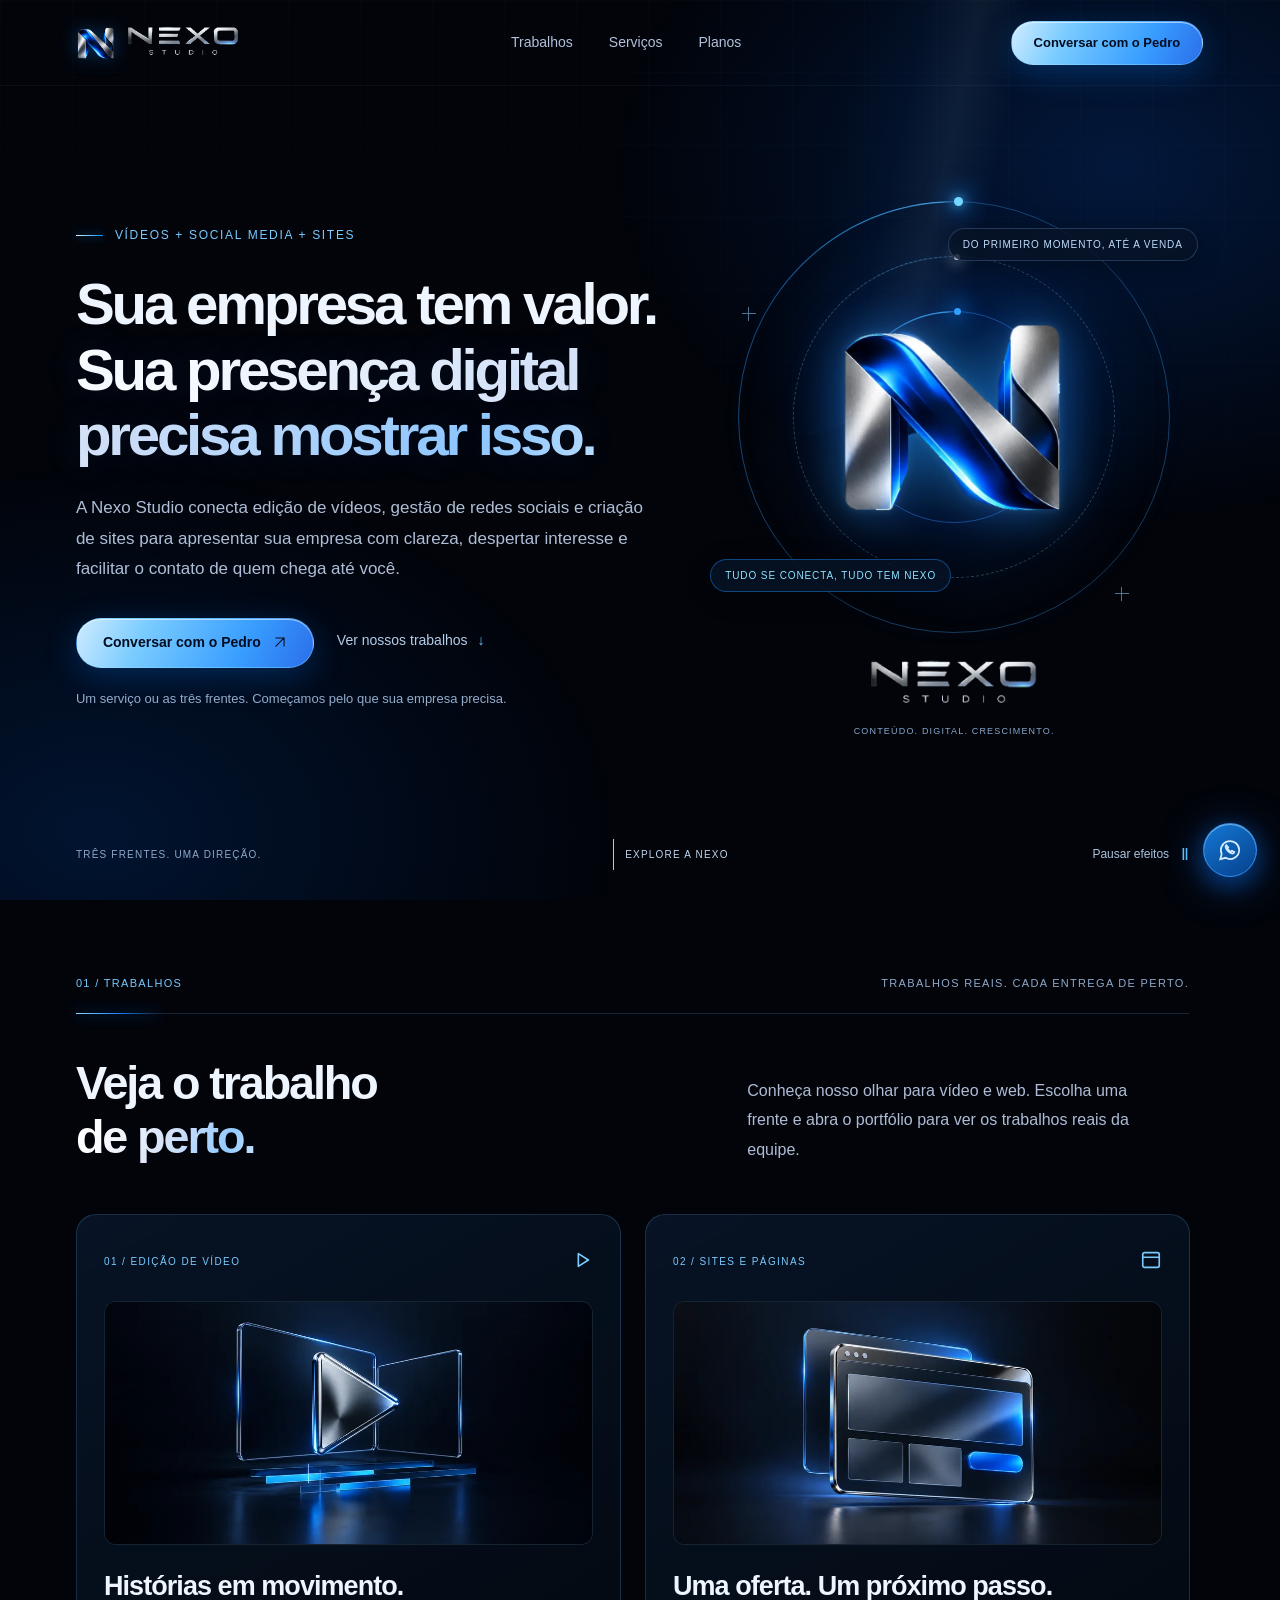
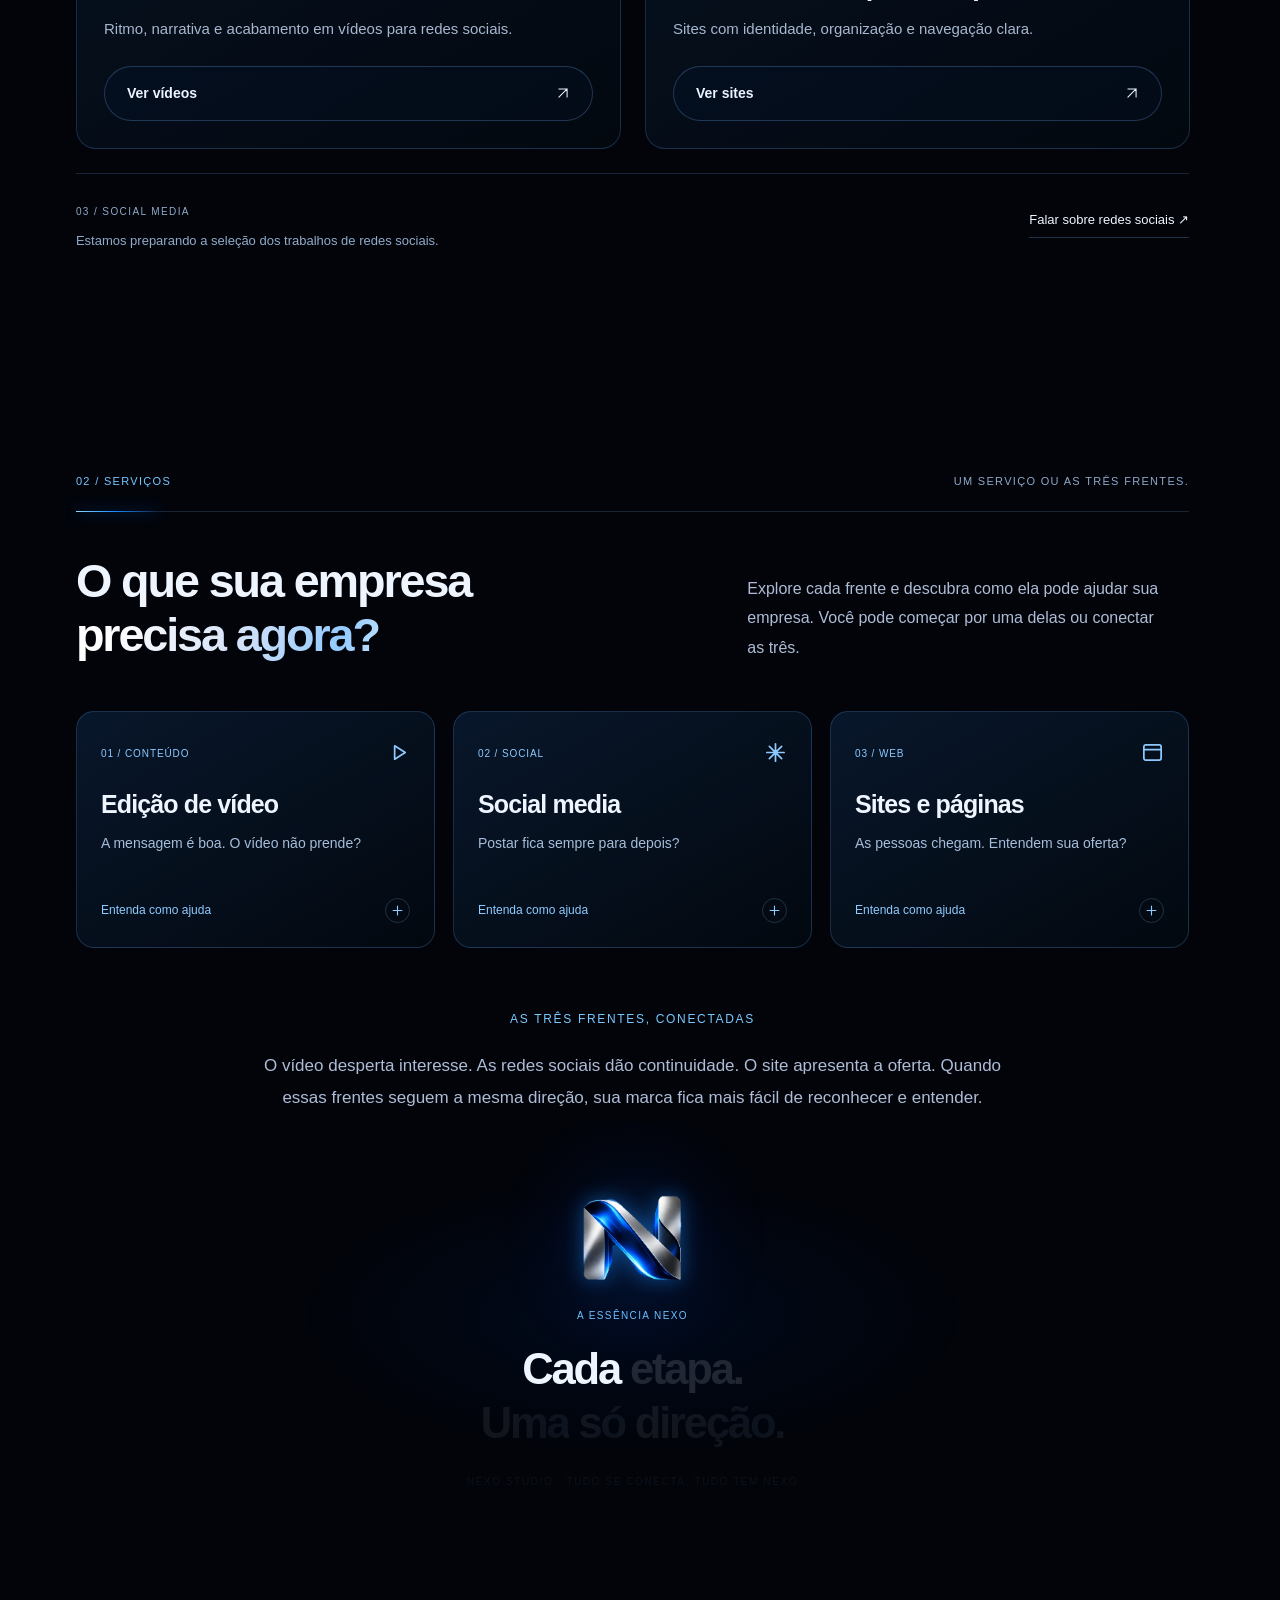
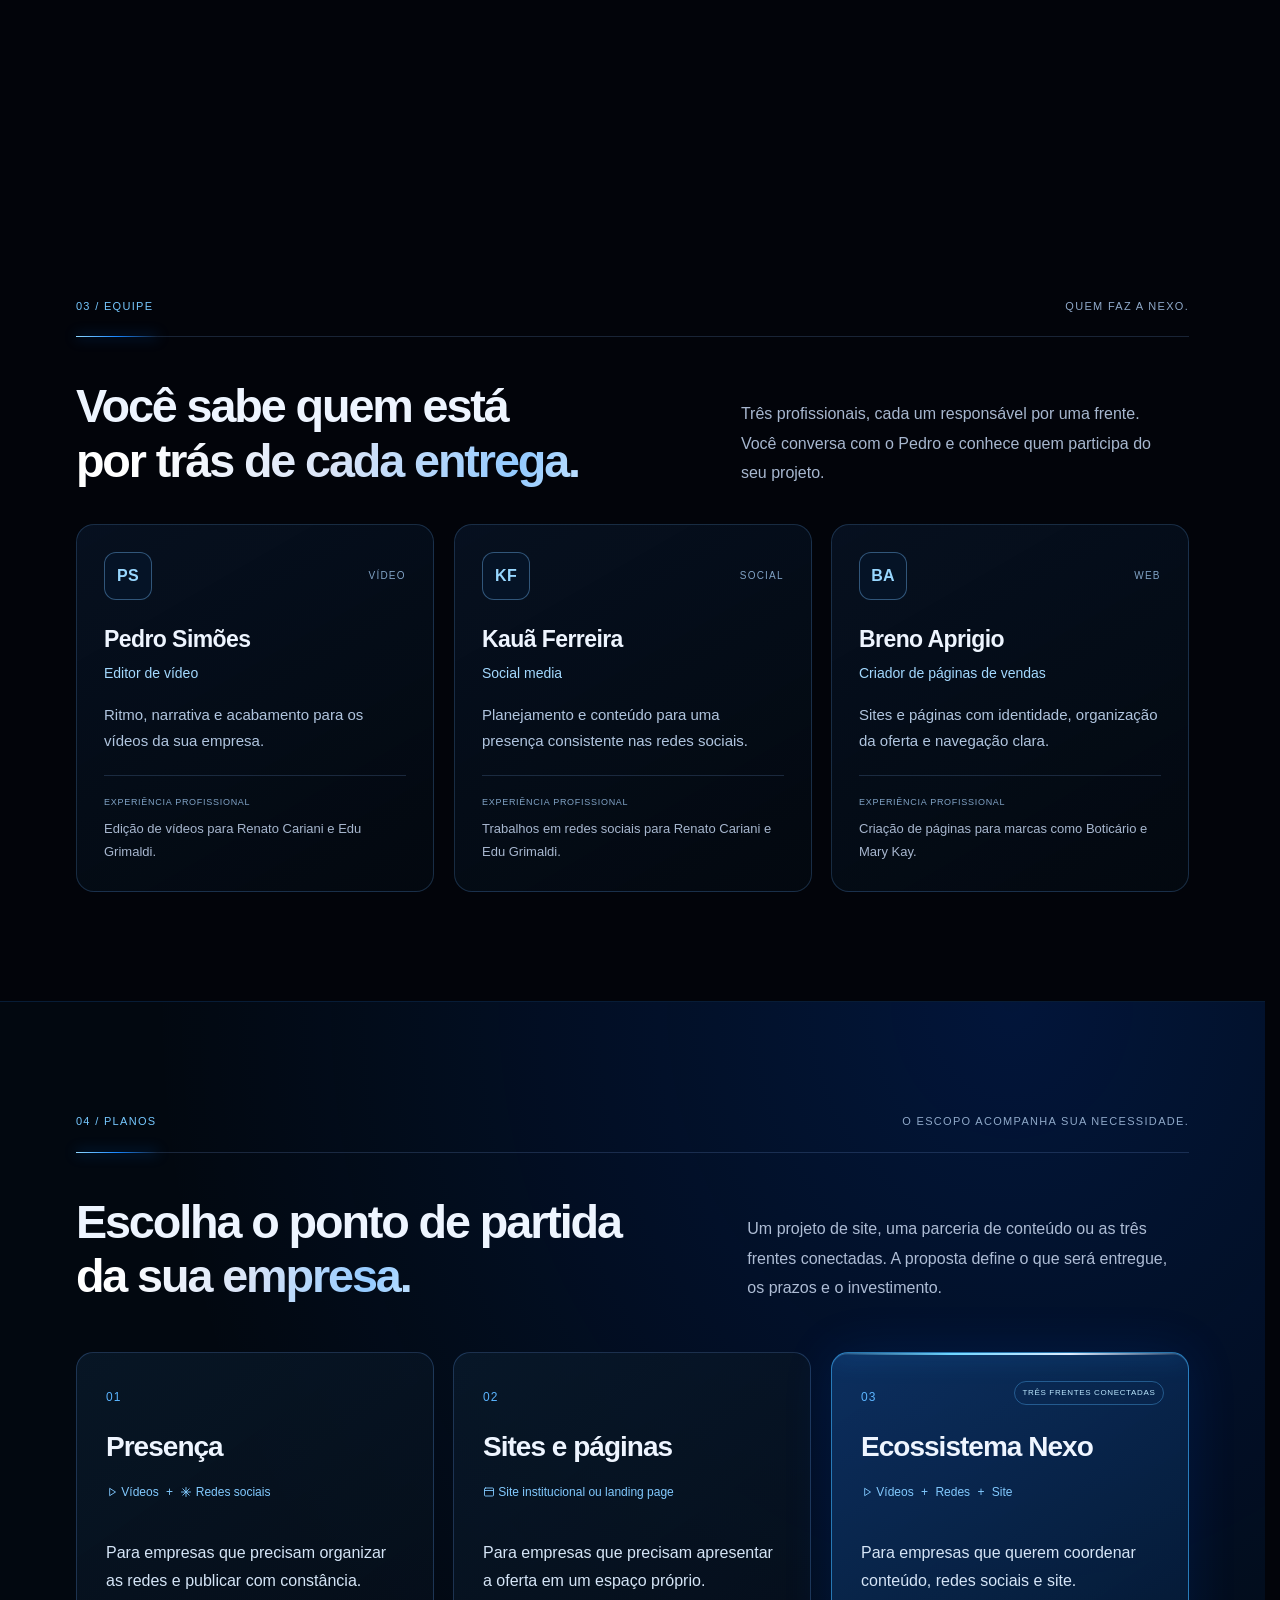
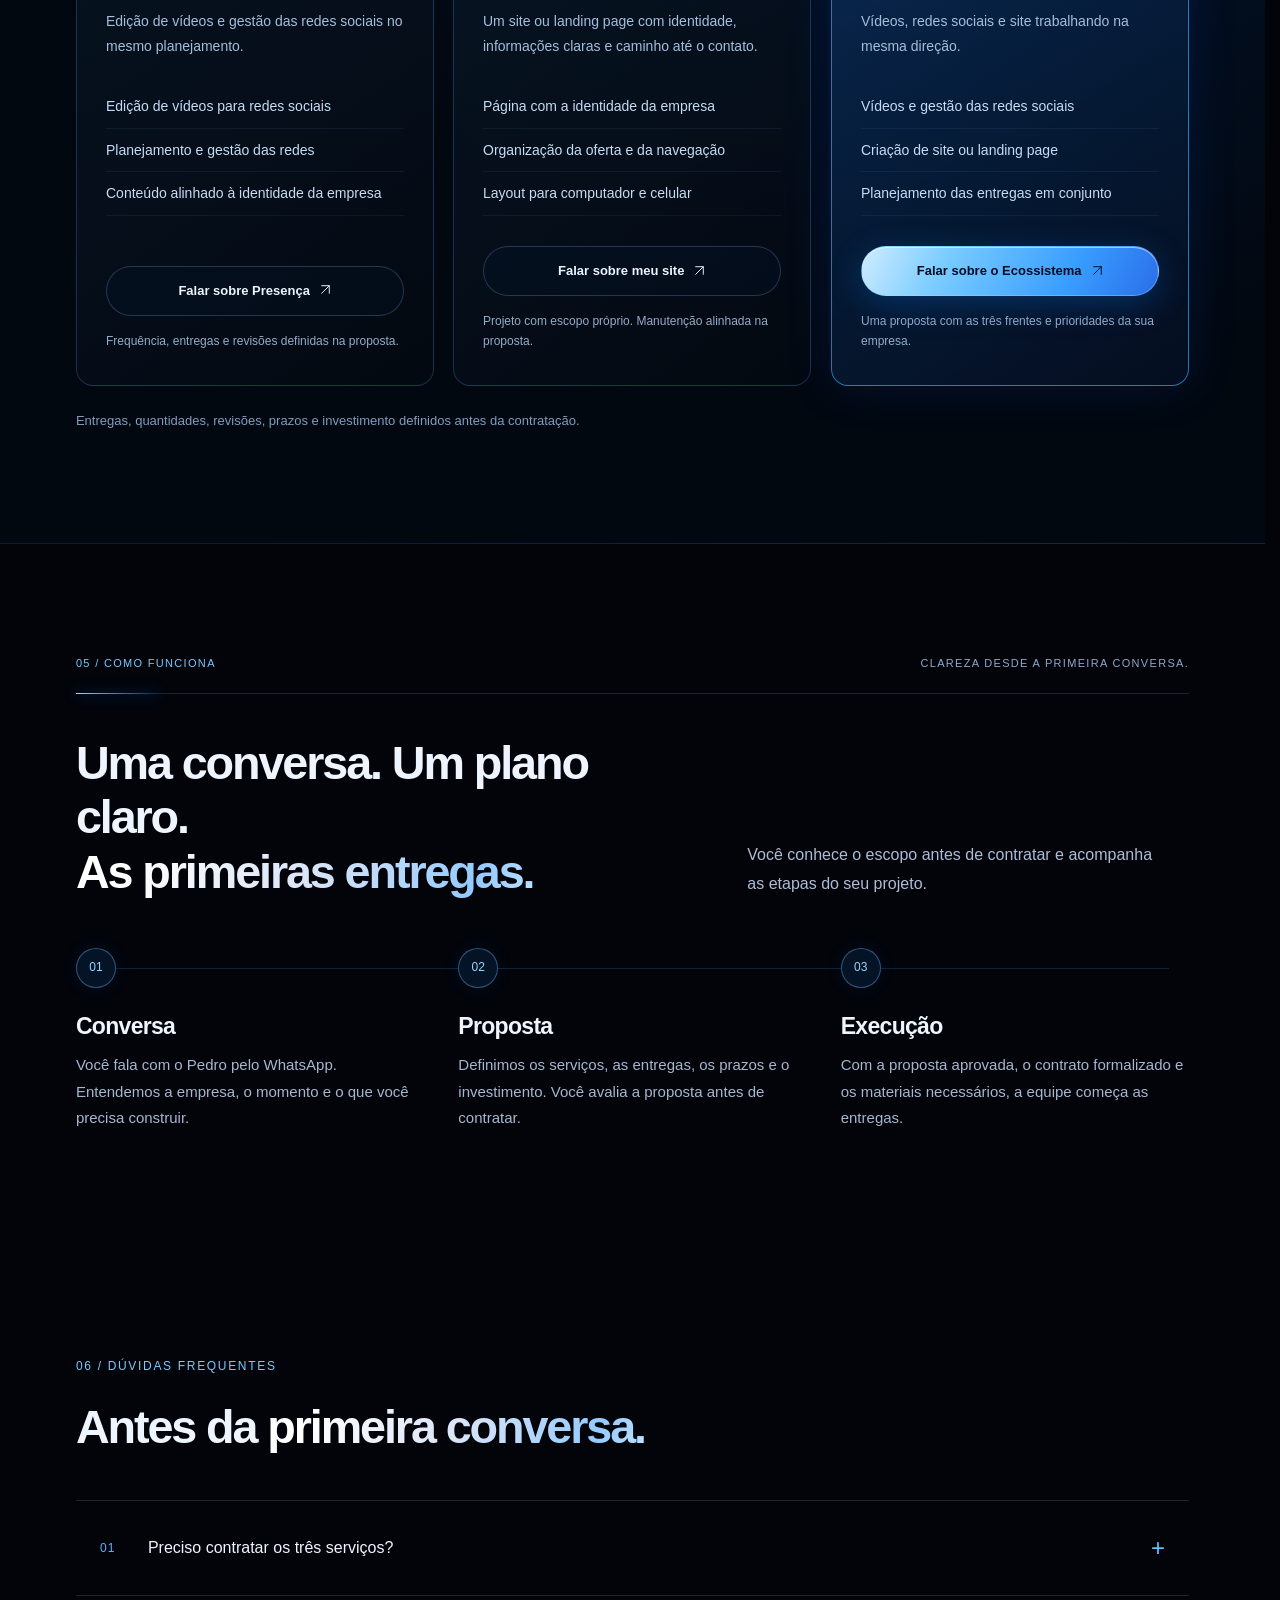
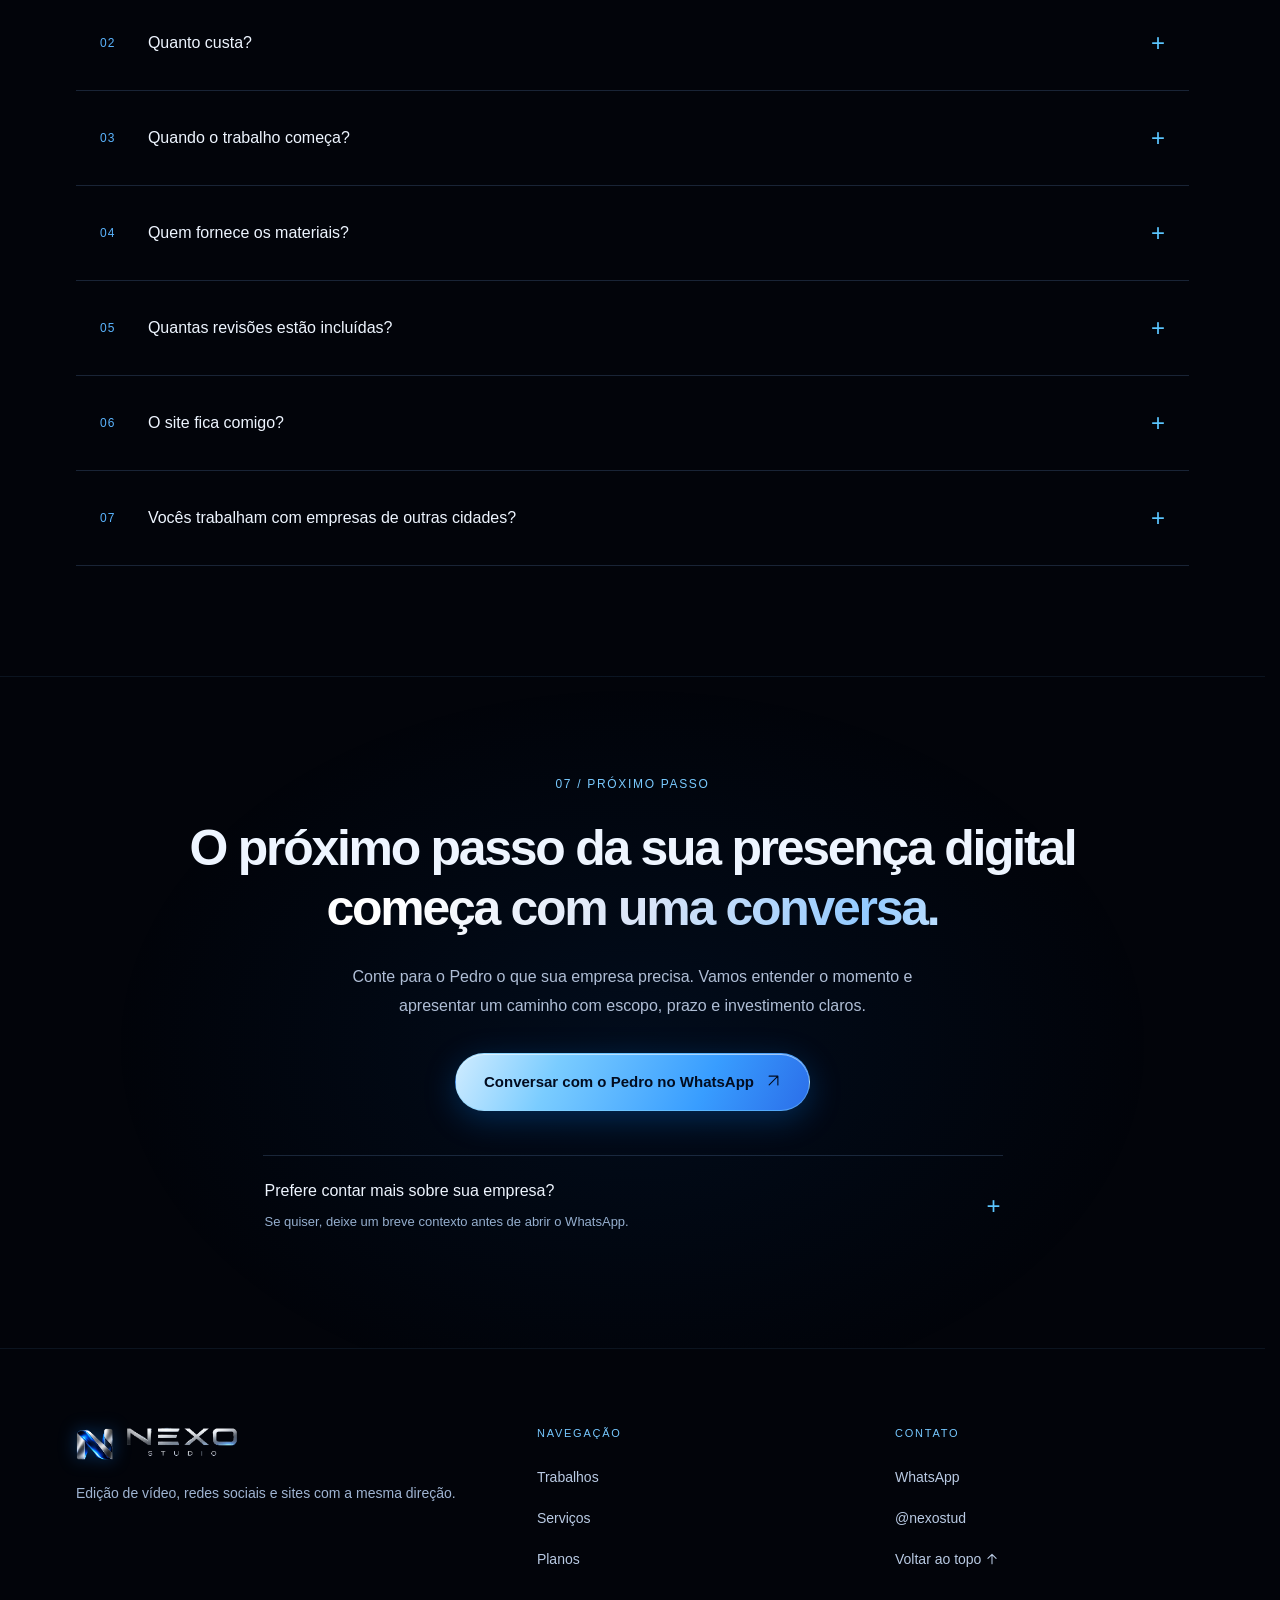
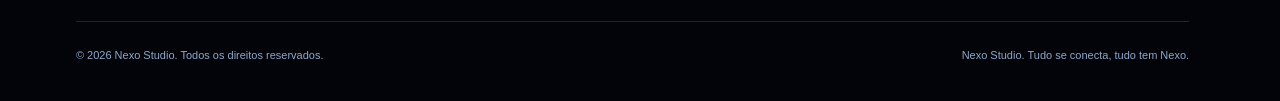
==== index.html @ dc7b5b72 "Compact service cards and add conceptual portfolio covers" ====
<!doctype html>
<html lang="pt-BR">
<head>
  <meta charset="utf-8"><meta name="viewport" content="width=device-width,initial-scale=1,viewport-fit=cover">
  <meta name="theme-color" content="#02040a">
  <title>Nexo Studio | Edição de vídeo, Social Media e Sites</title>
  <meta name="description" content="Edição de vídeos, gestão de redes sociais e criação de sites para apresentar sua empresa com clareza. Veja os trabalhos da Nexo Studio e converse com o Pedro.">
  <meta property="og:title" content="Nexo Studio | Vídeos, Social Media e Sites"><meta property="og:description" content="Vídeos, redes sociais e sites conectados para apresentar sua marca e sua oferta."><meta property="og:type" content="website"><meta property="og:locale" content="pt_BR">
  <link rel="icon" href="assets/nexo-icon.png" type="image/png"><link rel="apple-touch-icon" href="assets/nexo-icon.png">
  <link rel="canonical" href="https://nexostud.com.br/">
  <meta property="og:url" content="https://nexostud.com.br/">
  <script type="application/ld+json">{"@context":"https://schema.org","@type":"Organization","name":"Nexo Studio","url":"https://nexostud.com.br/","telephone":"+55-11-93359-6263","description":"Edição de vídeo, social media e criação de sites trabalhando em um único plano."}</script>
  <link rel="preload" as="image" href="assets/nexo-logo-clean.webp">
  <link rel="preload" as="font" href="assets/fonts/dm-sans-v17-latin.woff2" type="font/woff2" crossorigin>
  <link rel="preload" as="font" href="assets/fonts/manrope-v20-latin.woff2" type="font/woff2" crossorigin>
  <link rel="stylesheet" href="styles.css?v=26">
  <link rel="stylesheet" href="portfolio.css?v=10">
  <link rel="stylesheet" href="mobile-packages.css?v=1" media="(max-width:760px)">
  <script>
    (function () {
      var root = document.documentElement;
      root.classList.add('js');
      var motion = window.matchMedia('(prefers-reduced-motion: reduce)');
      var seen = false;
      try { seen = sessionStorage.getItem('nexo-intro-v2-seen') === '1'; } catch (error) {}
      var navigation = performance.getEntriesByType ? performance.getEntriesByType('navigation')[0] : null;
      if (motion.matches || seen || location.hash || navigation && navigation.type === 'back_forward') {
        root.classList.add('is-entered');
        return;
      }
      var connection = navigator.connection || navigator.mozConnection || navigator.webkitConnection;
      var quiet = Boolean(connection && connection.saveData || navigator.hardwareConcurrency > 0 && navigator.hardwareConcurrency <= 4 || navigator.deviceMemory > 0 && navigator.deviceMemory <= 4);
      root.classList.add('is-loading');
      root.classList.toggle('intro-quiet', quiet);
      var finished = false;
      var spark = setTimeout(function () { root.classList.add('is-sparking'); }, quiet ? 100 : 650);
      var finish = setTimeout(enter, quiet ? 270 : 1000);
      function enter() {
        if (finished) return;
        finished = true;
        clearTimeout(spark);
        clearTimeout(finish);
        root.classList.remove('is-loading');
        root.classList.add('is-entered', 'intro-fading');
        try { sessionStorage.setItem('nexo-intro-v2-seen', '1'); } catch (error) {}
        ['pointerdown', 'keydown', 'wheel', 'touchstart', 'hashchange', 'pagehide'].forEach(function (event) { window.removeEventListener(event, enter); });
        if (motion.removeEventListener) motion.removeEventListener('change', enter);
        setTimeout(function () {
          root.classList.remove('intro-fading', 'intro-quiet', 'is-sparking');
          var overlay = document.querySelector('.preloader');
          if (overlay) overlay.remove();
        }, quiet ? 140 : 320);
      }
      ['pointerdown', 'keydown', 'wheel', 'touchstart', 'hashchange', 'pagehide'].forEach(function (event) { window.addEventListener(event, enter, {passive:true}); });
      if (motion.addEventListener) motion.addEventListener('change', enter);
    })();
  </script>
  <script defer src="script.js?v=22"></script>
  <script defer src="mobile-packages.js?v=1"></script>
  <script defer src="portfolio-data.js?v=10"></script>
  <script defer src="portfolio-player.js?v=2"></script>
  <script defer src="portfolio.js?v=11"></script>
  <noscript><style>.portfolio-entry{display:none!important}</style></noscript>
  <noscript><style>#brief,.optional-brief,.menu,.effects-toggle{display:none!important}.manifesto{height:auto}.manifesto-stage{position:relative}@media(max-width:900px){.header{height:auto;flex-wrap:wrap;padding-block:20px}.header nav{display:flex;position:static;flex-basis:100%;padding:0;flex-direction:row;flex-wrap:wrap;gap:16px}}</style></noscript>
</head>
<body>
<div class="preloader" aria-hidden="true">
  <div class="pre-stage">
    <div class="pre-logo">
      <span class="pre-aura"></span><span class="pre-core"></span>
      <svg class="pre-mark" viewBox="225 235 805 755"><image href="assets/nexo-logo-clean.webp" width="1254" height="1254"/></svg>
      <span class="pre-spark"><i class="sp-flash"></i><i class="sp-streak"></i><i class="sp-ray" style="--a:0deg;--len:34px;--r1:210px;--dl:0.0s"></i><i class="sp-ray" style="--a:24deg;--len:22px;--r1:160px;--dl:0.03s"></i><i class="sp-ray" style="--a:47deg;--len:40px;--r1:250px;--dl:0.01s"></i><i class="sp-ray" style="--a:71deg;--len:26px;--r1:180px;--dl:0.05s"></i><i class="sp-ray" style="--a:95deg;--len:36px;--r1:230px;--dl:0.02s"></i><i class="sp-ray" style="--a:118deg;--len:20px;--r1:150px;--dl:0.06s"></i><i class="sp-ray" style="--a:142deg;--len:42px;--r1:260px;--dl:0.0s"></i><i class="sp-ray" style="--a:166deg;--len:28px;--r1:190px;--dl:0.04s"></i><i class="sp-ray" style="--a:190deg;--len:34px;--r1:220px;--dl:0.02s"></i><i class="sp-ray" style="--a:214deg;--len:22px;--r1:170px;--dl:0.05s"></i><i class="sp-ray" style="--a:238deg;--len:40px;--r1:240px;--dl:0.01s"></i><i class="sp-ray" style="--a:262deg;--len:26px;--r1:200px;--dl:0.03s"></i><i class="sp-ray" style="--a:286deg;--len:36px;--r1:235px;--dl:0.0s"></i><i class="sp-ray" style="--a:310deg;--len:20px;--r1:155px;--dl:0.06s"></i><i class="sp-ray" style="--a:334deg;--len:42px;--r1:255px;--dl:0.02s"></i><i class="sp-ray" style="--a:352deg;--len:28px;--r1:185px;--dl:0.04s"></i><i class="sp-dot" style="--a:15deg;--r1:150px;--dl:0.02s"></i><i class="sp-dot" style="--a:60deg;--r1:210px;--dl:0.04s"></i><i class="sp-dot" style="--a:105deg;--r1:180px;--dl:0.01s"></i><i class="sp-dot" style="--a:150deg;--r1:240px;--dl:0.05s"></i><i class="sp-dot" style="--a:200deg;--r1:170px;--dl:0.03s"></i><i class="sp-dot" style="--a:245deg;--r1:225px;--dl:0s"></i><i class="sp-dot" style="--a:290deg;--r1:190px;--dl:0.04s"></i><i class="sp-dot" style="--a:335deg;--r1:215px;--dl:0.02s"></i></span>
    </div>
  </div>
</div>
<div class="ambient" aria-hidden="true"><div class="ambient-grid"></div><div class="ambient-glow glow-one"></div><div class="ambient-glow glow-two"></div><div class="ambient-beam"></div><canvas id="particles"></canvas></div>
<div class="scroll-progress" aria-hidden="true"></div>
<a class="skip" href="#conteudo">Ir para o conteúdo</a>
<header class="header" id="inicio">
  <a class="brand" href="#inicio" aria-label="Nexo Studio, início"><svg class="brand-symbol" viewBox="350 240 560 490" aria-hidden="true"><image href="assets/nexo-logo-clean.webp" width="1254" height="1254"/></svg><svg class="brand-type" viewBox="245 775 770 220" aria-hidden="true"><image href="assets/nexo-logo-clean.webp" width="1254" height="1254"/></svg></a>
  <nav id="nav" aria-label="Navegação principal"><a href="#trabalhos">Trabalhos</a><a href="#servicos">Serviços</a><a href="#parcerias">Planos</a></nav>
  <a class="button primary header-contact" href="https://wa.me/5511933596263?text=Oi%2C%20Pedro%21%20Tudo%20bem%3F%20Conheci%20a%20Nexo%20Studio%20e%20quero%20conversar%20sobre%20a%20presen%C3%A7a%20digital%20da%20minha%20empresa.%20Podemos%20entender%20quais%20servi%C3%A7os%20fazem%20sentido%20para%20o%20meu%20momento%3F" target="_blank" rel="noopener noreferrer"><span class="header-label-desktop">Conversar com o Pedro</span><span class="header-label-mobile">Falar com Pedro</span></a>
  <button class="menu" type="button" aria-expanded="false" aria-controls="nav" aria-label="Abrir menu"><span></span><span></span></button>
</header>
<main id="conteudo">
  <section class="hero wrap" aria-labelledby="hero-title">
    <div class="hero-copy">
      <span class="eyebrow"><i></i> VÍDEOS + SOCIAL MEDIA + SITES</span>
      <h1 id="hero-title">Sua empresa tem valor.<br><span class="metal">Sua presença digital precisa mostrar isso.</span></h1>
      <p>A Nexo Studio conecta edição de vídeos, gestão de redes sociais e criação de sites para apresentar sua empresa com clareza, despertar interesse e facilitar o contato de quem chega até você.</p>
      <div class="actions"><a class="button primary" href="https://wa.me/5511933596263?text=Oi%2C%20Pedro%21%20Tudo%20bem%3F%20Conheci%20a%20Nexo%20Studio%20e%20quero%20conversar%20sobre%20a%20presen%C3%A7a%20digital%20da%20minha%20empresa.%20Podemos%20entender%20quais%20servi%C3%A7os%20fazem%20sentido%20para%20o%20meu%20momento%3F" target="_blank" rel="noopener noreferrer">Conversar com o Pedro <span aria-hidden="true"><svg class="ui-icon" viewBox="0 0 24 24" aria-hidden="true"><path d="M5 19 19 5M5 5h14v14"/></svg></span></a><a class="text-link" href="#trabalhos">Ver nossos trabalhos <span aria-hidden="true">↓</span></a></div>
      <p class="hero-note">Um serviço ou as três frentes. Começamos pelo que sua empresa precisa.</p>
    </div>
    <div class="hero-art" aria-label="Logo Nexo Studio, N em prata e azul metálico">
      <div class="orbit-scene" aria-hidden="true">
        <div class="orbit-halo"></div>
        <div class="orbit-track orbit-one"><i></i></div><div class="orbit-track orbit-two"><i></i></div><div class="orbit-track orbit-three"><i></i></div>
        <div class="logo-parallax"><div class="logo-float"><svg class="core-logo" viewBox="350 240 560 490"><image href="assets/nexo-logo-clean.webp" width="1254" height="1254"/></svg></div></div>
        <span class="orbit-tag tag-one">DO PRIMEIRO MOMENTO, ATÉ A VENDA</span><span class="orbit-tag tag-two">TUDO SE CONECTA, TUDO TEM NEXO</span>
        <div class="orbit-cross cross-one"></div><div class="orbit-cross cross-two"></div>
      </div>
      <div class="art-signature"><svg viewBox="245 775 770 220" aria-hidden="true"><image href="assets/nexo-logo-clean.webp" width="1254" height="1254"/></svg><span>CONTEÚDO. DIGITAL. CRESCIMENTO.</span></div>
    </div>
    <div class="hero-bottom"><span>TRÊS FRENTES. UMA DIREÇÃO.</span><a href="#trabalhos"><i class="scroll-cue" aria-hidden="true"></i> EXPLORE A NEXO</a><button class="effects-toggle" type="button" aria-pressed="false">Pausar efeitos <span aria-hidden="true">Ⅱ</span></button></div>
  </section>

  <section class="section wrap work-section" id="trabalhos" aria-labelledby="work-title">
    <div class="section-label"><span>01 / TRABALHOS</span><span>TRABALHOS REAIS. CADA ENTREGA DE PERTO.</span></div>
    <div class="section-heading"><h2 id="work-title">Veja o trabalho<br><span class="metal">de perto.</span></h2><p>Conheça nosso olhar para vídeo e web. Escolha uma frente e abra o portfólio para ver os trabalhos reais da equipe.</p></div>
    <div class="portfolio-access-grid">
      <article class="portfolio-access work-access">
        <div class="work-access-heading"><span class="eyebrow">01 / EDIÇÃO DE VÍDEO</span><span aria-hidden="true"><svg class="ui-icon" viewBox="0 0 24 24" aria-hidden="true"><path d="m8 5 11 7-11 7Z"/></svg></span></div>
        <figure class="work-visual" aria-hidden="true"><img src="assets/portfolio/entrada-motion-conceito-v1.webp" width="959" height="540" alt="" loading="lazy" decoding="async"></figure>
        <h3>Histórias em movimento.</h3><p>Ritmo, narrativa e acabamento em vídeos para redes sociais.</p>
        <a class="button portfolio-entry" href="#portfolio/motion" data-portfolio="motion">Ver vídeos <span aria-hidden="true"><svg class="ui-icon" viewBox="0 0 24 24" aria-hidden="true"><path d="M5 19 19 5M5 5h14v14"/></svg></span></a>
      </article>
      <article class="portfolio-access work-access">
        <div class="work-access-heading"><span class="eyebrow">02 / SITES E PÁGINAS</span><span aria-hidden="true"><svg class="ui-icon" viewBox="0 0 24 24" aria-hidden="true"><rect x="3" y="4" width="18" height="16" rx="2"/><path d="M3 9h18"/></svg></span></div>
        <figure class="work-visual" aria-hidden="true"><img src="assets/portfolio/entrada-web-conceito-v1.webp" width="959" height="540" alt="" loading="lazy" decoding="async"></figure>
        <h3>Uma oferta. Um próximo passo.</h3><p>Sites com identidade, organização e navegação clara.</p>
        <a class="button portfolio-entry" href="#portfolio/web" data-portfolio="web">Ver sites <span aria-hidden="true"><svg class="ui-icon" viewBox="0 0 24 24" aria-hidden="true"><path d="M5 19 19 5M5 5h14v14"/></svg></span></a>
      </article>
    </div>
    <div class="portfolio-social-note"><div><span class="eyebrow">03 / SOCIAL MEDIA</span><p>Estamos preparando a seleção dos trabalhos de redes sociais.</p></div><a class="text-link service-contact" href="https://wa.me/5511933596263?text=Oi%2C%20Pedro%21%20Conheci%20a%20Nexo%20Studio%20e%20me%20interessei%20pela%20gest%C3%A3o%20de%20redes%20sociais.%20Quero%20conversar%20sobre%20o%20conte%C3%BAdo%20e%20a%20presen%C3%A7a%20digital%20da%20minha%20empresa." target="_blank" rel="noopener noreferrer">Falar sobre redes sociais <span aria-hidden="true">↗</span></a></div>
    <noscript><p class="portfolio-fallback">Conheça os sites publicados: <a href="https://novaacoarmado.com.br/" target="_blank" rel="noopener noreferrer">Site para construção civil</a> e <a href="https://herscosmeticos.com.br/" target="_blank" rel="noopener noreferrer">Loja virtual de perfumaria</a>. Para conhecer os vídeos, <a href="https://wa.me/5511933596263?text=Oi%2C%20Pedro%21%20Conheci%20as%20edi%C3%A7%C3%B5es%20da%20Nexo%20Studio%20e%20gostaria%20de%20conversar%20sobre%20v%C3%ADdeos%20para%20minha%20empresa.%20Podemos%20entender%20os%20formatos%20e%20as%20entregas%3F" target="_blank" rel="noopener noreferrer">converse com o Pedro</a>.</p></noscript>
  </section>

  <section class="section wrap services-section" id="servicos" aria-labelledby="services-title">
    <span id="ecossistema" class="anchor-alias" aria-hidden="true"></span><span id="ciclo" class="anchor-alias" aria-hidden="true"></span><span id="frentes" class="anchor-alias" aria-hidden="true"></span><span id="solucoes" class="anchor-alias" aria-hidden="true"></span><span id="desafio" class="anchor-alias" aria-hidden="true"></span><span id="problema" class="anchor-alias" aria-hidden="true"></span>
    <div class="section-label"><span>02 / SERVIÇOS</span><span>UM SERVIÇO OU AS TRÊS FRENTES.</span></div>
    <div class="section-heading"><h2 id="services-title">O que sua empresa<br><span class="metal">precisa agora?</span></h2><p>Explore cada frente e descubra como ela pode ajudar sua empresa. Você pode começar por uma delas ou conectar as três.</p></div>
    <div class="service-grid service-disclosure-grid">
      <article class="service-card service-disclosure">
        <h3><button class="service-toggle" type="button" id="service-video-toggle" aria-expanded="true" aria-controls="service-video-panel" aria-labelledby="service-video-title" aria-describedby="service-video-question" disabled>
          <span class="card-top"><span>01 / CONTEÚDO</span><span aria-hidden="true"><svg class="ui-icon" viewBox="0 0 24 24" aria-hidden="true"><path d="m8 5 11 7-11 7Z"/></svg></span></span>
          <span class="service-name" id="service-video-title">Edição de vídeo</span>
          <span class="service-question" id="service-video-question">A mensagem é boa. O vídeo não prende?</span>
          <span class="service-hint" aria-hidden="true"><span class="service-hint-label">Entenda como ajuda</span> <span class="service-indicator"><svg class="ui-icon" viewBox="0 0 24 24" aria-hidden="true"><path d="M12 5v14M5 12h14"/></svg></span></span>
        </button></h3>
        <div class="service-panel" id="service-video-panel" role="region" aria-labelledby="service-video-title"><div class="service-panel-inner"><div class="service-panel-content">
          <p class="service-pain">Se a mensagem se perde em cortes sem ritmo e vídeos sem direção, quem poderia se interessar vai embora antes de entender sua empresa.</p>
          <p class="service-benefit"><strong>Faça sua mensagem valer a atenção.</strong>Organizamos narrativa, ritmo e motion design para criar vídeos mais envolventes, com identidade e um convite claro ao próximo passo.</p>
          <a class="button primary service-contact" href="https://wa.me/5511933596263?text=Oi%2C%20Pedro%21%20Conheci%20as%20edi%C3%A7%C3%B5es%20da%20Nexo%20Studio%20e%20gostaria%20de%20conversar%20sobre%20v%C3%ADdeos%20para%20minha%20empresa.%20Podemos%20entender%20os%20formatos%20e%20as%20entregas%3F" target="_blank" rel="noopener noreferrer">Conversar no WhatsApp <span aria-hidden="true"><svg class="ui-icon" viewBox="0 0 24 24" aria-hidden="true"><path d="M5 19 19 5M5 5h14v14"/></svg></span></a>
        </div></div></div>
      </article>
      <article class="service-card service-disclosure">
        <h3><button class="service-toggle" type="button" id="service-social-toggle" aria-expanded="true" aria-controls="service-social-panel" aria-labelledby="service-social-title" aria-describedby="service-social-question" disabled>
          <span class="card-top"><span>02 / SOCIAL</span><span aria-hidden="true"><svg class="ui-icon" viewBox="0 0 24 24" aria-hidden="true"><path d="M12 3v18M3 12h18M5.6 5.6l12.8 12.8M5.6 18.4 18.4 5.6"/></svg></span></span>
          <span class="service-name" id="service-social-title">Social media</span>
          <span class="service-question" id="service-social-question">Postar fica sempre para depois?</span>
          <span class="service-hint" aria-hidden="true"><span class="service-hint-label">Entenda como ajuda</span> <span class="service-indicator"><svg class="ui-icon" viewBox="0 0 24 24" aria-hidden="true"><path d="M12 5v14M5 12h14"/></svg></span></span>
        </button></h3>
        <div class="service-panel" id="service-social-panel" role="region" aria-labelledby="service-social-title"><div class="service-panel-inner"><div class="service-panel-content">
          <p class="service-pain">Quando falta tempo e planejamento, seu perfil perde constância. Sua empresa pode deixar de ser lembrada por quem precisa dela.</p>
          <p class="service-benefit"><strong>Sua marca presente, com direção.</strong>Planejamos e organizamos o conteúdo para manter uma comunicação consistente, reforçar o que sua empresa oferece e criar mais oportunidades de conversa.</p>
          <a class="button primary service-contact" href="https://wa.me/5511933596263?text=Oi%2C%20Pedro%21%20Conheci%20a%20Nexo%20Studio%20e%20me%20interessei%20pela%20gest%C3%A3o%20de%20redes%20sociais.%20Quero%20conversar%20sobre%20o%20conte%C3%BAdo%20e%20a%20presen%C3%A7a%20digital%20da%20minha%20empresa." target="_blank" rel="noopener noreferrer">Conversar no WhatsApp <span aria-hidden="true"><svg class="ui-icon" viewBox="0 0 24 24" aria-hidden="true"><path d="M5 19 19 5M5 5h14v14"/></svg></span></a>
        </div></div></div>
      </article>
      <article class="service-card service-disclosure">
        <h3><button class="service-toggle" type="button" id="service-web-toggle" aria-expanded="true" aria-controls="service-web-panel" aria-labelledby="service-web-title" aria-describedby="service-web-question" disabled>
          <span class="card-top"><span>03 / WEB</span><span aria-hidden="true"><svg class="ui-icon" viewBox="0 0 24 24" aria-hidden="true"><rect x="3" y="4" width="18" height="16" rx="2"/><path d="M3 9h18"/></svg></span></span>
          <span class="service-name" id="service-web-title">Sites e páginas</span>
          <span class="service-question" id="service-web-question">As pessoas chegam. Entendem sua oferta?</span>
          <span class="service-hint" aria-hidden="true"><span class="service-hint-label">Entenda como ajuda</span> <span class="service-indicator"><svg class="ui-icon" viewBox="0 0 24 24" aria-hidden="true"><path d="M12 5v14M5 12h14"/></svg></span></span>
        </button></h3>
        <div class="service-panel" id="service-web-panel" role="region" aria-labelledby="service-web-title"><div class="service-panel-inner"><div class="service-panel-content">
          <p class="service-pain">Seu conteúdo desperta interesse, mas a pessoa ainda precisa descobrir o que você vende e como contratar?</p>
          <p class="service-benefit"><strong>Transforme interesse em um próximo passo.</strong>Estruturamos páginas que apresentam sua oferta com clareza, reforçam a confiança e facilitam o caminho até o contato ou a compra.</p>
          <a class="button primary service-contact" href="https://wa.me/5511933596263?text=Oi%2C%20Pedro%21%20Vi%20os%20sites%20da%20Nexo%20Studio%20e%20gostaria%20de%20conversar%20sobre%20uma%20p%C3%A1gina%20para%20minha%20empresa.%20Podemos%20avaliar%20o%20que%20ela%20precisa%20apresentar%3F" target="_blank" rel="noopener noreferrer">Conversar no WhatsApp <span aria-hidden="true"><svg class="ui-icon" viewBox="0 0 24 24" aria-hidden="true"><path d="M5 19 19 5M5 5h14v14"/></svg></span></a>
        </div></div></div>
      </article>
    </div>
    <div class="connection-intro"><span class="eyebrow">AS TRÊS FRENTES, CONECTADAS</span><p>O vídeo desperta interesse. As redes sociais dão continuidade. O site apresenta a oferta. Quando essas frentes seguem a mesma direção, sua marca fica mais fácil de reconhecer e entender.</p></div>
  <section class="manifesto connection-manifesto" id="manifesto" aria-labelledby="manifesto-title"><span id="essencia" class="anchor-alias" aria-hidden="true"></span>
    <div class="manifesto-stage"><div class="manifesto-glow" aria-hidden="true"></div>
      <div class="manifesto-logo" aria-hidden="true">
        <span class="mf-aura"></span><span class="mf-core"></span>
        <svg class="manifesto-emblem" viewBox="350 240 560 490"><image href="assets/nexo-logo-clean.webp" width="1254" height="1254"/></svg>
      </div>
      <span class="eyebrow">A ESSÊNCIA NEXO</span>
      <h2 id="manifesto-title"><span class="manifesto-word">Cada</span> <span class="manifesto-word">etapa.</span><br><span class="manifesto-word metal">Uma</span> <span class="manifesto-word metal">só</span> <span class="manifesto-word metal">direção.</span></h2>
      <p class="manifesto-sub">NEXO STUDIO · TUDO SE CONECTA, TUDO TEM NEXO</p>
    </div>
  </section>
  </section>

  <section class="section wrap team-section" id="equipe" aria-labelledby="team-title">
    <div class="section-label"><span>03 / EQUIPE</span><span>QUEM FAZ A NEXO.</span></div>
    <div class="section-heading team-heading"><h2 id="team-title">Você sabe quem está<br><span class="metal">por trás de cada entrega.</span></h2><p>Três profissionais, cada um responsável por uma frente. Você conversa com o Pedro e conhece quem participa do seu projeto.</p></div>
    <div class="team-grid">
      <article class="team-card" aria-labelledby="team-pedro"><div class="team-card-top"><span class="team-initials" aria-hidden="true">PS</span><span>VÍDEO</span></div><h3 id="team-pedro">Pedro Simões</h3><p class="team-role">Editor de vídeo</p><p class="team-description">Ritmo, narrativa e acabamento para os vídeos da sua empresa.</p><p class="team-experience"><span>EXPERIÊNCIA PROFISSIONAL</span>Edição de vídeos para Renato Cariani e Edu Grimaldi.</p></article>
      <article class="team-card" aria-labelledby="team-kaua"><div class="team-card-top"><span class="team-initials" aria-hidden="true">KF</span><span>SOCIAL</span></div><h3 id="team-kaua">Kauã Ferreira</h3><p class="team-role">Social media</p><p class="team-description">Planejamento e conteúdo para uma presença consistente nas redes sociais.</p><p class="team-experience"><span>EXPERIÊNCIA PROFISSIONAL</span>Trabalhos em redes sociais para Renato Cariani e Edu Grimaldi.</p></article>
      <article class="team-card" aria-labelledby="team-breno"><div class="team-card-top"><span class="team-initials" aria-hidden="true">BA</span><span>WEB</span></div><h3 id="team-breno">Breno Aprigio</h3><p class="team-role">Criador de páginas de vendas</p><p class="team-description">Sites e páginas com identidade, organização da oferta e navegação clara.</p><p class="team-experience"><span>EXPERIÊNCIA PROFISSIONAL</span>Criação de páginas para marcas como Boticário e Mary Kay.</p></article>
    </div>
  </section>

  <section class="section partnerships" id="parcerias" aria-labelledby="plans-title"><span id="pacotes" class="anchor-alias" aria-hidden="true"></span><div class="wrap">
    <div class="section-label"><span>04 / PLANOS</span><span>O ESCOPO ACOMPANHA SUA NECESSIDADE.</span></div>
    <div class="section-heading"><h2 id="plans-title">Escolha o ponto de partida<br><span class="metal">da sua empresa.</span></h2><p>Um projeto de site, uma parceria de conteúdo ou as três frentes conectadas. A proposta define o que será entregue, os prazos e o investimento.</p></div>
    <div class="package-grid">
      <article><span class="package-no" aria-hidden="true">01</span><h3>Presença</h3><p class="package-fronts"><svg class="ui-icon" viewBox="0 0 24 24" aria-hidden="true"><path d="m8 5 11 7-11 7Z"/></svg> Vídeos <span class="package-plus">+</span> <svg class="ui-icon" viewBox="0 0 24 24" aria-hidden="true"><path d="M12 3v18M3 12h18M5.6 5.6l12.8 12.8M5.6 18.4 18.4 5.6"/></svg> Redes sociais</p><p class="package-for">Para empresas que precisam organizar as redes e publicar com constância.</p><p class="package-description">Edição de vídeos e gestão das redes sociais no mesmo planejamento.</p><ul class="package-list"><li>Edição de vídeos para redes sociais</li><li>Planejamento e gestão das redes</li><li>Conteúdo alinhado à identidade da empresa</li></ul><a class="button" href="https://wa.me/5511933596263?text=Oi%2C%20Pedro%21%20Tudo%20bem%3F%20Vi%20o%20plano%20Presen%C3%A7a%20da%20Nexo%20Studio%20e%20me%20interessei%20pela%20combina%C3%A7%C3%A3o%20de%20edi%C3%A7%C3%A3o%20de%20v%C3%ADdeos%20e%20gest%C3%A3o%20de%20redes%20sociais.%20Quero%20entender%20as%20entregas%20e%20conversar%20sobre%20uma%20proposta%20para%20minha%20empresa." target="_blank" rel="noopener noreferrer" data-package="Plano Presença">Falar sobre Presença <span aria-hidden="true"><svg class="ui-icon" viewBox="0 0 24 24" aria-hidden="true"><path d="M5 19 19 5M5 5h14v14"/></svg></span></a><p class="package-detail">Frequência, entregas e revisões definidas na proposta.</p></article>
      <article><span class="package-no" aria-hidden="true">02</span><h3>Sites e páginas</h3><p class="package-fronts"><svg class="ui-icon" viewBox="0 0 24 24" aria-hidden="true"><rect x="3" y="4" width="18" height="16" rx="2"/><path d="M3 9h18"/></svg> Site institucional ou landing page</p><p class="package-for">Para empresas que precisam apresentar a oferta em um espaço próprio.</p><p class="package-description">Um site ou landing page com identidade, informações claras e caminho até o contato.</p><ul class="package-list"><li>Página com a identidade da empresa</li><li>Organização da oferta e da navegação</li><li>Layout para computador e celular</li></ul><a class="button" href="https://wa.me/5511933596263?text=Oi%2C%20Pedro%21%20Tudo%20bem%3F%20Conheci%20os%20trabalhos%20da%20Nexo%20Studio%20e%20me%20interessei%20pela%20cria%C3%A7%C3%A3o%20de%20um%20site%20ou%20landing%20page.%20Quero%20conversar%20sobre%20o%20que%20minha%20empresa%20precisa%20e%20entender%20o%20escopo%2C%20o%20prazo%20e%20o%20investimento." target="_blank" rel="noopener noreferrer" data-package="Plano Sites e páginas">Falar sobre meu site <span aria-hidden="true"><svg class="ui-icon" viewBox="0 0 24 24" aria-hidden="true"><path d="M5 19 19 5M5 5h14v14"/></svg></span></a><p class="package-detail">Projeto com escopo próprio. Manutenção alinhada na proposta.</p></article>
      <article class="package-featured"><i class="featured-line" aria-hidden="true"></i><span class="package-badge">TRÊS FRENTES CONECTADAS</span><span class="package-no" aria-hidden="true">03</span><h3>Ecossistema Nexo</h3><p class="package-fronts"><svg class="ui-icon" viewBox="0 0 24 24" aria-hidden="true"><path d="m8 5 11 7-11 7Z"/></svg> Vídeos <span class="package-plus">+</span> Redes <span class="package-plus">+</span> Site</p><p class="package-for">Para empresas que querem coordenar conteúdo, redes sociais e site.</p><p class="package-description">Vídeos, redes sociais e site trabalhando na mesma direção.</p><ul class="package-list"><li>Vídeos e gestão das redes sociais</li><li>Criação de site ou landing page</li><li>Planejamento das entregas em conjunto</li></ul><a class="button primary" href="https://wa.me/5511933596263?text=Oi%2C%20Pedro%21%20Tudo%20bem%3F%20Me%20interessei%20pelo%20Ecossistema%20Nexo%2C%20que%20conecta%20v%C3%ADdeos%2C%20redes%20sociais%20e%20site.%20Gostaria%20de%20conversar%20sobre%20as%20prioridades%20da%20minha%20empresa%20e%20receber%20uma%20proposta%20com%20as%20tr%C3%AAs%20frentes." target="_blank" rel="noopener noreferrer" data-package="Ecossistema Nexo">Falar sobre o Ecossistema <span aria-hidden="true"><svg class="ui-icon" viewBox="0 0 24 24" aria-hidden="true"><path d="M5 19 19 5M5 5h14v14"/></svg></span></a><p class="package-detail">Uma proposta com as três frentes e prioridades da sua empresa.</p></article>
    </div>
    <p class="scope-note">Entregas, quantidades, revisões, prazos e investimento definidos antes da contratação.</p>
  </div></section>

  <section class="section wrap" id="processo" aria-labelledby="process-title">
    <div class="section-label"><span>05 / COMO FUNCIONA</span><span>CLAREZA DESDE A PRIMEIRA CONVERSA.</span></div>
    <div class="section-heading"><h2 id="process-title">Uma conversa. Um plano claro.<br><span class="metal">As primeiras entregas.</span></h2><p>Você conhece o escopo antes de contratar e acompanha as etapas do seu projeto.</p></div>
    <ol class="process-grid"><li><span>01</span><h3>Conversa</h3><p>Você fala com o Pedro pelo WhatsApp. Entendemos a empresa, o momento e o que você precisa construir.</p></li><li><span>02</span><h3>Proposta</h3><p>Definimos os serviços, as entregas, os prazos e o investimento. Você avalia a proposta antes de contratar.</p></li><li><span>03</span><h3>Execução</h3><p>Com a proposta aprovada, o contrato formalizado e os materiais necessários, a equipe começa as entregas.</p></li></ol>
  </section>

  <section class="section wrap faq" id="faq" aria-labelledby="faq-title">
    <div class="faq-head"><span class="eyebrow">06 / DÚVIDAS FREQUENTES</span><h2 id="faq-title">Antes da <span class="metal">primeira conversa.</span></h2></div>
    <div class="faq-list">
      <details><summary>Preciso contratar os três serviços?</summary><p>Não. Você pode contratar uma frente específica ou combinar os serviços conforme o momento da sua empresa.</p></details>
      <details><summary>Quanto custa?</summary><p>O investimento depende dos serviços e do escopo. Você recebe uma proposta com entregas, quantidades, revisões e prazos antes de contratar.</p></details>
      <details><summary>Quando o trabalho começa?</summary><p>A data é alinhada na proposta. O início depende também dos materiais, informações e acessos necessários às entregas contratadas.</p></details>
      <details><summary>Quem fornece os materiais?</summary><p>Sua empresa fornece fotos, vídeos e informações do projeto. Organizamos o que será necessário antes do início. Uma eventual captação presencial precisa ser combinada na proposta.</p></details>
      <details><summary>Quantas revisões estão incluídas?</summary><p>O número de ajustes e a forma de aprovação são definidos na proposta e registrados no contrato.</p></details>
      <details><summary>O site fica comigo?</summary><p>Sim. A página é sua, com acesso total. Domínio, hospedagem e responsabilidade pela manutenção devem ficar claros na proposta.</p></details>
      <details><summary>Vocês trabalham com empresas de outras cidades?</summary><p>Sim. Os projetos podem ser desenvolvidos de forma remota. Necessidades presenciais são alinhadas antes da contratação.</p></details>
    </div>
  </section>

  <section class="section final-cta" id="proximo-passo" aria-labelledby="final-cta-title">
    <span id="contato" class="anchor-alias" aria-hidden="true"></span>
    <div class="wrap final-cta-content"><span class="eyebrow">07 / PRÓXIMO PASSO</span><h2 id="final-cta-title">O próximo passo da sua presença digital<br><span class="metal">começa com uma conversa.</span></h2><p>Conte para o Pedro o que sua empresa precisa. Vamos entender o momento e apresentar um caminho com escopo, prazo e investimento claros.</p><a class="button primary" href="https://wa.me/5511933596263?text=Oi%2C%20Pedro%21%20Tudo%20bem%3F%20Conheci%20a%20Nexo%20Studio%20e%20quero%20conversar%20sobre%20a%20presen%C3%A7a%20digital%20da%20minha%20empresa.%20Podemos%20entender%20quais%20servi%C3%A7os%20fazem%20sentido%20para%20o%20meu%20momento%3F" target="_blank" rel="noopener noreferrer" data-final-contact>Conversar com o Pedro no WhatsApp <span aria-hidden="true"><svg class="ui-icon" viewBox="0 0 24 24" aria-hidden="true"><path d="M5 19 19 5M5 5h14v14"/></svg></span></a>
      <details class="optional-brief"><summary><span>Prefere contar mais sobre sua empresa?<small>Se quiser, deixe um breve contexto antes de abrir o WhatsApp.</small></span></summary>
        <form id="brief" class="brief"><div class="brief-fields"><div><label class="note-label" for="company-name">Nome da empresa <span>(opcional)</span></label><input id="company-name" name="company" type="text" maxlength="80" autocomplete="organization" placeholder="Ex.: Studio Bella"></div></div>
          <label class="note-label" for="project-note">O que você quer construir ou melhorar? <span>(opcional)</span></label><textarea id="project-note" name="note" rows="3" maxlength="600" placeholder="Quero organizar as redes da minha empresa e ter um site para apresentar nossos serviços."></textarea>
          <fieldset><legend>Alguma frente em mente? <span>(opcional)</span></legend><div class="service-choices"><label><input type="checkbox" name="service" value="Vídeos e motion design"><span><svg class="ui-icon" viewBox="0 0 24 24" aria-hidden="true"><path d="m8 5 11 7-11 7Z"/></svg> Vídeos e motion design <b aria-hidden="true">+</b></span></label><label><input type="checkbox" name="service" value="Gestão de redes sociais"><span><svg class="ui-icon" viewBox="0 0 24 24" aria-hidden="true"><path d="M12 3v18M3 12h18M5.6 5.6l12.8 12.8M5.6 18.4 18.4 5.6"/></svg> Gestão de redes sociais <b aria-hidden="true">+</b></span></label><label class="choice-full"><input type="checkbox" name="service" value="Sites e landing pages"><span><svg class="ui-icon" viewBox="0 0 24 24" aria-hidden="true"><rect x="3" y="4" width="18" height="16" rx="2"/><path d="M3 9h18"/></svg> Sites e landing pages <b aria-hidden="true">+</b></span></label></div></fieldset>
          <button class="button primary contact-button" type="submit">Levar minha mensagem ao WhatsApp <span aria-hidden="true"><svg class="ui-icon" viewBox="0 0 24 24" aria-hidden="true"><path d="M5 19 19 5M5 5h14v14"/></svg></span></button><p class="form-note">Você revisa a mensagem no WhatsApp antes de enviar.</p>
        </form>
      </details>
    </div>
  </section>
</main>
<footer class="footer wrap">
  <div class="footer-top">
    <div class="footer-about">
      <a class="brand" href="#inicio" aria-label="Nexo Studio, voltar ao início"><svg class="brand-symbol" viewBox="350 240 560 490" aria-hidden="true"><image href="assets/nexo-logo-clean.webp" width="1254" height="1254"/></svg><svg class="brand-type" viewBox="245 775 770 220" aria-hidden="true"><image href="assets/nexo-logo-clean.webp" width="1254" height="1254"/></svg></a>
      <p>Edição de vídeo, redes sociais e sites com a mesma direção.</p>
    </div>
    <nav class="footer-col" aria-label="Navegação do rodapé">
      <h3>NAVEGAÇÃO</h3>
      <ul>
        <li><a href="#trabalhos">Trabalhos</a></li>
        <li><a href="#servicos">Serviços</a></li>
        <li><a href="#parcerias">Planos</a></li>
      </ul>
    </nav>
    <div class="footer-col footer-contact">
      <h3>CONTATO</h3>
      <ul>
        <li><a href="https://wa.me/5511933596263?text=Oi%2C%20Pedro%21%20Tudo%20bem%3F%20Conheci%20a%20Nexo%20Studio%20e%20quero%20conversar%20sobre%20a%20presen%C3%A7a%20digital%20da%20minha%20empresa.%20Podemos%20entender%20quais%20servi%C3%A7os%20fazem%20sentido%20para%20o%20meu%20momento%3F" target="_blank" rel="noopener noreferrer">WhatsApp</a></li>
        <li><a href="https://www.instagram.com/nexostud/" target="_blank" rel="noopener noreferrer">@nexostud</a></li>
        <li><a class="to-top" href="#inicio">Voltar ao topo <span aria-hidden="true"><svg class="ui-icon" viewBox="0 0 24 24" aria-hidden="true"><path d="M12 20V4M5 11l7-7 7 7"/></svg></span></a></li>
      </ul>
    </div>
  </div>
  <div class="footer-bottom"><span>© 2026 Nexo Studio. Todos os direitos reservados.</span><span>Nexo Studio. Tudo se conecta, tudo tem Nexo.</span></div>
</footer>
<a class="floating" href="https://wa.me/5511933596263?text=Oi%2C%20Pedro%21%20Tudo%20bem%3F%20Conheci%20a%20Nexo%20Studio%20e%20quero%20conversar%20sobre%20a%20presen%C3%A7a%20digital%20da%20minha%20empresa.%20Podemos%20entender%20quais%20servi%C3%A7os%20fazem%20sentido%20para%20o%20meu%20momento%3F" target="_blank" rel="noopener noreferrer" aria-label="Conversar com a Nexo Studio no WhatsApp"><svg viewBox="0 0 24 24" fill="none" stroke="currentColor" stroke-width="1.6" aria-hidden="true"><path d="M20.5 11.7a8.5 8.5 0 0 1-12.6 7.5L3 20.5l1.3-4.7a8.5 8.5 0 1 1 16.2-4.1Z"/><path d="M8.5 7.5c-.8.5-.8 2 .4 3.9s3.1 3.5 4.9 3.8c1.2.2 2-.5 2.2-1.3l-2.2-1.2-.9.9c-1.4-.5-2.7-1.7-3.3-3.1l.7-.9Z"/></svg></a>
</body></html>
---- styles.css ----
/* NEXO STUDIO — preto profundo, azul elétrico, prata e movimento. */
/* As mesmas fontes, servidas junto ao site; licenças em assets/fonts. */
@font-face {
  font-family:'DM Sans'; font-style:normal; font-weight:400 700; font-display:swap;
  src:url(assets/fonts/dm-sans-v17-latin-ext.woff2) format('woff2');
  unicode-range:U+0100-02BA,U+02BD-02C5,U+02C7-02CC,U+02CE-02D7,U+02DD-02FF,U+0304,U+0308,U+0329,U+1D00-1DBF,U+1E00-1E9F,U+1EF2-1EFF,U+2020,U+20A0-20AB,U+20AD-20C0,U+2113,U+2C60-2C7F,U+A720-A7FF;
}
@font-face {
  font-family:'DM Sans'; font-style:normal; font-weight:400 700; font-display:swap;
  src:url(assets/fonts/dm-sans-v17-latin.woff2) format('woff2');
  unicode-range:U+0000-00FF,U+0131,U+0152-0153,U+02BB-02BC,U+02C6,U+02DA,U+02DC,U+0304,U+0308,U+0329,U+2000-206F,U+20AC,U+2122,U+2191,U+2193,U+2212,U+2215,U+FEFF,U+FFFD;
}
@font-face {
  font-family:Manrope; font-style:normal; font-weight:400 800; font-display:swap;
  src:url(assets/fonts/manrope-v20-latin-ext.woff2) format('woff2');
  unicode-range:U+0100-02BA,U+02BD-02C5,U+02C7-02CC,U+02CE-02D7,U+02DD-02FF,U+0304,U+0308,U+0329,U+1D00-1DBF,U+1E00-1E9F,U+1EF2-1EFF,U+2020,U+20A0-20AB,U+20AD-20C0,U+2113,U+2C60-2C7F,U+A720-A7FF;
}
@font-face {
  font-family:Manrope; font-style:normal; font-weight:400 800; font-display:swap;
  src:url(assets/fonts/manrope-v20-latin.woff2) format('woff2');
  unicode-range:U+0000-00FF,U+0131,U+0152-0153,U+02BB-02BC,U+02C6,U+02DA,U+02DC,U+0304,U+0308,U+0329,U+2000-206F,U+20AC,U+2122,U+2191,U+2193,U+2212,U+2215,U+FEFF,U+FFFD;
}
:root {
  --bg:#02040a; --surface:#071120; --text:#eef5ff; --muted:#a7b7cf;
  --blue:#1495ff; --ice:#74d8ff; --accent:#0867ff;
  --line:rgba(119,165,230,.2); --max:1240px;
  --ease:cubic-bezier(.22,1,.36,1);
}
* { box-sizing:border-box }
[hidden] { display:none!important }
html { scroll-behavior:smooth; scroll-padding-top:102px; scrollbar-gutter:stable }
body { margin:0; background:var(--bg); color:var(--text); font:16px/1.75 'DM Sans',Arial,sans-serif; -webkit-font-smoothing:antialiased }
a { color:inherit; text-decoration:none }
h1,h2,h3,p { margin:0 }
h1,h2,h3 { font-family:Manrope,Arial,sans-serif; font-weight:600; line-height:1.16; letter-spacing:-.045em }
button,input,textarea,select { font:inherit }
button { cursor:pointer }
a,button,summary { touch-action:manipulation; -webkit-tap-highlight-color:transparent }
a:focus-visible,button:focus-visible,summary:focus-visible,input:focus-visible,select:focus-visible,textarea:focus-visible { outline:2px solid var(--ice); outline-offset:5px }
::selection { background:#176efd; color:white }
.wrap { width:min(var(--max),88%); margin-inline:auto }
main,.footer { position:relative; z-index:2 }
.section { position:relative; padding-block:110px }
.skip { position:fixed; top:-100px; left:18px; z-index:100; background:white; color:#02040a; padding:12px 18px }
.skip:focus { top:14px }
.anchor-alias { position:absolute; top:0 }

/* Atmosfera luminosa em toda a página. */
.ambient { position:fixed; inset:0; pointer-events:none; overflow:hidden; z-index:0 }
.ambient-grid { position:absolute; inset:0; background-image:linear-gradient(#5fa8ff09 1px,transparent 1px),linear-gradient(90deg,#5fa8ff09 1px,transparent 1px); background-size:72px 72px; mask-image:linear-gradient(#0009,transparent 85%) }
.ambient-glow { position:absolute; width:85vw; height:85vh; border-radius:50%; filter:blur(28px); animation:aurora 22s ease-in-out infinite alternate }
.glow-one { top:-24%; right:-30%; background:radial-gradient(ellipse,#0867ff33,transparent 66%) }
.glow-two { bottom:-35%; left:-35%; background:radial-gradient(ellipse,#006bff28,transparent 68%); animation-delay:-12s }
.ambient-beam { position:absolute; width:65vw; height:70vh; top:-30%; right:-10%; background:linear-gradient(120deg,transparent 37%,#197bff08 43%,#a1d7ff12 48%,transparent 53%); transform:rotate(-18deg); animation:beam-drift 20s ease-in-out infinite alternate }
#particles { position:absolute; inset:0; width:100%; height:100%; opacity:.75 }
.scroll-progress { position:fixed; top:0; left:0; right:0; height:2px; background:linear-gradient(90deg,#1678ff,#94e8ff,#e9f6ff); transform:scaleX(var(--scroll,0)); transform-origin:left; z-index:50; box-shadow:0 0 13px #148aff }

/* Navegação com vidro e logo original. */
.header { position:fixed; inset:0 0 auto; height:86px; padding-inline:6%; display:flex; align-items:center; gap:30px; z-index:40; border-bottom:1px solid #78a6e411; transition:background .4s,border-color .4s,box-shadow .4s }
.header.scrolled { background:#020711d9; backdrop-filter:blur(22px); -webkit-backdrop-filter:blur(22px); border-color:#639ff32b; box-shadow:0 5px 24px #0003 }
.brand { display:flex; align-items:center; gap:10px; flex-shrink:0 }
.brand-symbol { width:38px; height:38px; filter:drop-shadow(0 0 9px #1488ff55); transition:filter .4s }
.brand-type { width:117px; height:38px }
.brand:hover .brand-symbol { filter:drop-shadow(0 0 15px #3aa9ffb0) }
.header nav { display:flex; gap:12px; margin-inline:auto; color:#b1c1db; font-size:14px }
.header nav a { padding:8px 12px; border-radius:24px; transition:color .25s,background .25s }
.header nav a:hover,.header nav a.active { color:#9cddff; background:#137fff15 }
.button { position:relative; display:inline-flex; align-items:center; justify-content:center; min-height:50px; border:1px solid #6b9fe34a; padding:13px 26px; border-radius:99px; background:#1167dc08; color:#eaf4ff; font-size:14px; font-weight:600; line-height:1.5; overflow:hidden; isolation:isolate; transition:box-shadow .3s,border-color .3s,background .3s,transform .35s var(--ease); transform:translate(var(--button-x,0),var(--button-y,0)) }
.button:hover { border-color:#89ceff; box-shadow:0 9px 35px #0771ff28 }
.button.primary { border-color:#7bcfff70; color:#020c20; background:linear-gradient(115deg,#eef7ff -10%,#7accff 28%,#389dff 70%,#2b6ee9); box-shadow:inset 0 1px 0 #fff8,0 8px 32px #087fff45; font-weight:700 }
.button.primary::after { content:''; position:absolute; z-index:-1; inset:-50% -90%; background:linear-gradient(110deg,transparent 35%,#fff9 47%,transparent 57%); transform:translateX(-50%); animation:button-shine 7s ease-in-out infinite }
.button.primary:hover { box-shadow:inset 0 1px 0 #fff9,0 10px 45px #147fff70 }
.header-contact { font-size:13px; min-height:44px; padding:11px 22px }
.menu { display:none }

.ui-icon { display:inline-block; flex-shrink:0; width:1em; height:1em; vertical-align:-.12em; fill:none; stroke:currentColor; stroke-width:1.8; stroke-linecap:round; stroke-linejoin:round }

/* Abertura com símbolo flutuante e órbitas. */
.hero { position:relative; display:grid; grid-template-columns:1.16fr 1fr; gap:48px; align-items:center; min-height:100svh; padding-top:150px; padding-bottom:125px }
.eyebrow { display:inline-flex; align-items:center; gap:12px; font-size:12px; font-weight:500; color:#79caff; line-height:1.7; letter-spacing:.14em }
.eyebrow i { width:27px; height:1px; background:linear-gradient(90deg,#e3f1ff,#008fff); box-shadow:0 0 8px #2399ff }
h1 { font-size:clamp(48px,5.2vw,76px); font-weight:600; letter-spacing:-.055em; line-height:1.1; margin:25px 0 }
.metal { background:linear-gradient(110deg,#fff 5%,#d9e4f7 22%,#93caff 37%,#edf8ff 49%,#43a5ff 60%,#c0dbff 75%,#fff 90%); background-size:240% 100%; -webkit-background-clip:text; background-clip:text; color:transparent; animation:metal-shine 10s ease-in-out infinite }
.hero h1 .metal { white-space:nowrap; text-shadow:0 0 38px #0086ff26 }
.muted { color:#9aabc4 }
.hero-copy>p { max-width:485px; font-size:17px; color:#afbed6; line-height:1.85 }
.actions { display:flex; flex-wrap:wrap; align-items:center; gap:23px; margin-top:33px }
.text-link { font-size:14px; display:inline-block; padding-bottom:5px; border-bottom:1px solid #72a8e349; transition:color .25s,border-color .25s,text-shadow .25s }
.text-link:hover { color:#84d2ff; border-color:#3aafff; text-shadow:0 0 15px #138fff60 }
.hero-fronts { margin-top:35px; padding-top:20px; border-top:1px solid #82b9fd20; max-width:480px }
.hero-fronts>span { font-size:10px; letter-spacing:.14em; color:#7d9abc }
.hero-fronts ul { display:flex; flex-wrap:wrap; gap:10px 18px; list-style:none; padding:0; margin:12px 0 0; font-size:12px; color:#bed5ef }
.hero-fronts li { display:flex; align-items:center; gap:7px }
.hero-fronts b { font-size:16px; font-weight:400; color:#60c7ff; text-shadow:0 0 13px #1c92ff77 }
.hero-art { position:relative; min-width:0; width:100%; max-width:485px; justify-self:center; transform:translateY(var(--hero-parallax,0)) }
.hero-art.in-view { will-change:transform }
.orbit-scene { width:100%; aspect-ratio:1; position:relative; perspective:900px }
.orbit-halo { position:absolute; inset:5%; border-radius:50%; background:radial-gradient(circle,#159cff40 5%,#085fff22 35%,#077bff0b 55%,transparent 72%); filter:blur(12px); animation:halo-breathe 5s ease-in-out infinite }
.orbit-track { position:absolute; inset:3%; border:1px solid #3fa5ff56; border-radius:50%; animation:orbit-spin 17s linear infinite; box-shadow:inset 0 0 24px #138cff06,0 0 20px #117aff09 }
.orbit-track::after { content:''; position:absolute; inset:-1px; border-radius:50%; background:conic-gradient(from 0deg,transparent 58%,#1687ff25 83%,#49baffb3 99%,transparent); mask:radial-gradient(farthest-side,transparent calc(100% - 2px),#000 calc(100% - 1px)); -webkit-mask:radial-gradient(farthest-side,transparent calc(100% - 2px),#000 calc(100% - 1px)) }
.orbit-track i { position:absolute; left:50%; top:-5px; width:9px; height:9px; border-radius:50%; background:#75d7ff; box-shadow:0 0 12px #55c4ff,0 0 26px 5px #0d80ffbb }
.orbit-two { inset:15%; border-style:dashed; border-color:#a9c6f34a; animation-duration:25s; animation-direction:reverse }
.orbit-two i { width:6px; height:6px; top:-3px; background:#f0f7ff; box-shadow:0 0 14px 3px #bad8ff9e }
.orbit-two::after { opacity:.25 }
.orbit-three { inset:27%; border-color:#348aff6e; animation-duration:11s }
.orbit-three i { width:7px; height:7px; top:-4px; background:#329fff; box-shadow:0 0 22px 4px #138eff }
.logo-parallax { position:absolute; inset:25%; transform:rotateX(var(--logo-rx,0deg)) rotateY(var(--logo-ry,0deg)); transition:transform .5s var(--ease); transform-style:preserve-3d }
.logo-float { height:100%; display:grid; place-items:center; animation:logo-float 6s ease-in-out infinite }
.core-logo { display:block; width:100%; height:auto; overflow:hidden; filter:drop-shadow(0 0 26px #1488ff6e) drop-shadow(0 0 4px #7fd0ff40) }
.orbit-tag { position:absolute; z-index:3; max-width:94%; border:1px solid #85b6ff3b; border-radius:99px; padding:8px 14px; background:#071326d9; color:#bfdbfa; backdrop-filter:blur(10px); font-size:10px; letter-spacing:.09em; line-height:1.5; box-shadow:0 5px 25px #0005; white-space:normal; text-align:center; text-wrap:balance; overflow-wrap:break-word; animation:tag-float 7s ease-in-out infinite }
.tag-one { top:9%; right:-3% }
.tag-two { bottom:12%; left:-3%; color:#8ee2ff; border-color:#198cff70; animation-duration:8s; animation-delay:-3s }
.orbit-cross { position:absolute; width:14px; height:14px; opacity:.55 }
.orbit-cross::before,.orbit-cross::after { content:''; position:absolute; background:#90cfff }
.orbit-cross::before { width:14px; height:1px; top:6px }
.orbit-cross::after { width:1px; height:14px; left:6px }
.cross-one { top:26%; left:4%; animation:cross-turn 16s linear infinite }
.cross-two { right:12%; bottom:10%; animation:cross-turn 22s linear infinite reverse }
.art-signature { display:flex; flex-direction:column; align-items:center; gap:14px; margin-top:13px }
.art-signature svg { width:175px; height:auto }
.art-signature>span { font-size:9px; letter-spacing:.13em; color:#87a8cd }
.hero-bottom { position:absolute; inset:auto 0 22px; display:flex; justify-content:space-between; align-items:center; gap:20px; font-size:10px; letter-spacing:.12em; color:#8ea8ca }
.hero-bottom>a { display:flex; align-items:center; gap:11px; font-size:10px; color:#c1d6ee }
.scroll-cue { width:1px; height:31px; background:#386493; position:relative; overflow:hidden }
.scroll-cue::after { content:''; position:absolute; inset:0; background:#8bd6ff; box-shadow:0 0 8px #1184ff; animation:scroll-cue 2.2s var(--ease) infinite }
.effects-toggle { padding:12px 0 12px 12px; border:0; background:none; color:#abc3df; display:inline-flex; gap:12px; align-items:center; font-size:12px; line-height:1.4 }
.effects-toggle span { color:#5fc3ff; font-size:16px }

/* Entradas na rolagem e faixa contínua. */
.ticker { position:relative; z-index:3; overflow:hidden; border-block:1px solid #258fff35; padding-block:23px; background:linear-gradient(100deg,#06225099,#071127bb,#05275299); box-shadow:0 0 30px #0877ff09 }
.ticker-track { display:flex; width:max-content; animation:ticker-run 30s linear infinite }
.ticker-group { display:flex; align-items:center; gap:44px; padding-right:44px; flex-shrink:0 }
.ticker span { font-family:Manrope,Arial,sans-serif; font-size:19px; font-weight:700; letter-spacing:.13em; white-space:nowrap }
.ticker .outline { color:transparent; -webkit-text-stroke:1px #b8d4f88c }
.ticker b { color:#32aeff; text-shadow:0 0 16px #1688ff; font-weight:400 }
.has-motion .reveal { opacity:0; transform:translateY(30px); transition:opacity .85s var(--ease),transform .85s var(--ease),border-color .35s,box-shadow .35s,background .35s; transition-delay:var(--reveal-delay,0ms),var(--reveal-delay,0ms),0ms,0ms,0ms }
.has-motion .reveal.is-visible { opacity:1; transform:translateY(0) }
.has-motion .hero-copy>.eyebrow,.has-motion .hero-copy h1,.has-motion .hero-copy>p,.has-motion .hero-copy .actions,.has-motion .hero-fronts { animation:hero-enter 1s var(--ease) both }
.has-motion .hero-copy h1 { animation-delay:.12s }
.has-motion .hero-copy>p { animation-delay:.23s }
.has-motion .hero-copy .actions { animation-delay:.34s }
.has-motion .hero-fronts { animation-delay:.45s }
.has-motion .orbit-scene { animation:scene-enter 1.5s var(--ease) .2s both }
.is-loading.has-motion .hero-copy>.eyebrow,.is-loading.has-motion .hero-copy h1,.is-loading.has-motion .hero-copy>p,.is-loading.has-motion .hero-copy .actions,.is-loading.has-motion .hero-fronts,.is-loading.has-motion .orbit-scene { animation:none; opacity:0 }
.section-label { display:flex; justify-content:space-between; gap:24px; font-size:11px; letter-spacing:.12em; color:#8fa9c9; padding-bottom:20px; border-bottom:1px solid var(--line); margin-bottom:42px; position:relative }
.section-label::after { content:''; position:absolute; left:0; bottom:-1px; width:82px; height:1px; background:linear-gradient(90deg,#90d7ff,#1886ff,transparent); box-shadow:0 0 13px #087cff }
.section-label>span:first-child { color:#76c8ff }
.section-heading { display:grid; grid-template-columns:1.35fr 1fr; align-items:end; gap:75px; margin-bottom:49px }
h2 { font-size:clamp(33px,3.65vw,52px) }
.section-heading>p { max-width:420px; color:#aebdd5; font-size:16px; line-height:1.85 }
.problem-grid { display:grid; grid-template-columns:repeat(2,1fr); gap:18px; perspective:1200px }
.problem-grid>article:last-child { grid-column:1/-1 }
.problem-tag { display:block; color:#69c6ff; font-size:12px; letter-spacing:.06em; margin-bottom:15px }
.problem-grid article { border:1px solid #579be42b; border-radius:16px; background:linear-gradient(145deg,#0b1c3494,#040913cf); padding:30px; position:relative; overflow:hidden }
.number { display:block; font-family:Manrope,Arial,sans-serif; font-size:53px; line-height:1; letter-spacing:-.05em; font-weight:600; color:transparent; background:linear-gradient(180deg,#83caffba,#1a7cff20); background-clip:text; -webkit-background-clip:text; margin-bottom:23px }
.problem-grid h3 { font-size:20px; font-weight:600; margin-bottom:13px; letter-spacing:-.02em }
.problem-grid p { color:var(--muted); font-size:15px }

/* O manifesto acompanha a progressão da leitura. */
.manifesto { position:relative; height:140svh; margin-block:0; z-index:2 }
.manifesto-stage { position:sticky; top:0; min-height:100svh; display:flex; flex-direction:column; justify-content:center; align-items:center; text-align:center; overflow:hidden; padding:105px 6% 75px }
.manifesto-glow { position:absolute; inset:0; background:radial-gradient(ellipse 40% 43% at 50% 45%,#005dff45,transparent 75%); opacity:var(--manifesto-glow,1); pointer-events:none }
/* Logo sem fundo. O brilho azul atrás dela (--emblem-glow, de 0 a 1) cresce conforme a pessoa rola. */
.manifesto-logo { position:relative; display:grid; place-items:center; width:clamp(96px,10.5vw,152px); margin-bottom:30px; transform:scale(var(--emblem-scale,1)); opacity:var(--emblem-opacity,1) }
.mf-aura,.mf-core { position:absolute; left:50%; top:50%; translate:-50% -50%; border-radius:50%; pointer-events:none }
.mf-aura { width:430%; aspect-ratio:1; background:radial-gradient(circle,#146eff9e 0,#0a5aff42 22%,#063cc81a 42%,transparent 64%); opacity:calc(.05 + var(--emblem-glow,1) * .95); scale:calc(.45 + var(--emblem-glow,1) * .8) }
.mf-core { width:175%; aspect-ratio:1; background:radial-gradient(circle,#8fd8ffb0 0,#2c8cff5c 34%,transparent 66%); mix-blend-mode:screen; opacity:calc(var(--emblem-glow,1) * var(--emblem-glow,1) * .9); scale:calc(.5 + var(--emblem-glow,1) * .65) }
.manifesto-emblem { position:relative; z-index:1; display:block; width:100%; height:auto; filter:brightness(calc(.62 + var(--emblem-glow,1) * .42)) drop-shadow(0 0 calc(4px + var(--emblem-glow,1) * 26px) rgba(30,140,255,calc(.15 + var(--emblem-glow,1) * .75))) }
.manifesto-stage>.eyebrow { font-size:10px; margin-bottom:24px }
.manifesto h2 { position:relative; max-width:850px; font-size:clamp(35px,4.75vw,63px); font-weight:600; line-height:1.23; letter-spacing:-.05em }
.manifesto-word { display:inline-block; opacity:var(--word-opacity,1); transform:translateY(var(--word-y,0)) }
.manifesto.in-view .manifesto-word { will-change:opacity }
.manifesto-sub { position:relative; font-size:11px; letter-spacing:.16em; color:#85c5ff; margin-top:28px; opacity:var(--sub-opacity,1) }

/* Evita somar a animação nativa ao deslocamento suave da roda do mouse. */
html.is-smooth-scrolling { scroll-behavior:auto }

/* Ecossistema, linha luminosa e cartões com vidro. */
.ecosystem { background:radial-gradient(ellipse 65% 80% at 15% 50%,#033e971e,transparent 75%),#030810a8; border-block:1px solid #268fff24 }
.connection { display:grid; grid-template-columns:repeat(4,1fr); gap:15px; position:relative; perspective:1000px }
.connection-energy { position:absolute; left:3%; right:3%; top:47%; height:1px; background:#0f71f457; box-shadow:0 0 13px #008bff4a; overflow:hidden }
.connection-energy::after { content:''; position:absolute; top:0; left:-30%; width:30%; height:1px; background:linear-gradient(90deg,transparent,#90ddff,transparent); box-shadow:0 0 12px #199bff; animation:flow-run 4s linear infinite }
.node { position:relative; z-index:1; text-align:left; border:1px solid #67a2ec3b; border-radius:13px; background:linear-gradient(150deg,#0d2038e8,#04101cef); color:var(--text); padding:27px 24px; transition:border-color .35s,box-shadow .35s,background .35s; overflow:hidden }
.node.active { border-color:#45b3ff9c; background:linear-gradient(150deg,#093d7ccc,#041b3ce8); box-shadow:inset 0 0 35px #0b8dff15,0 8px 40px #046dff18 }
.node.active::after { content:''; position:absolute; bottom:0; left:0; width:100%; height:2px; background:linear-gradient(90deg,#096cff,#91e2ff); box-shadow:0 0 15px #0084ff; animation:active-breathe 4s ease-in-out infinite }
.node-top { display:flex; align-items:center; justify-content:space-between; margin-bottom:32px; font-size:12px; color:#8fbbf0 }
.node-top>span:last-child { font-size:27px; color:#77c8ff; text-shadow:0 0 20px #178bff77 }
.node strong { display:block; font-size:26px; font-family:Manrope,Arial,sans-serif; font-weight:500; letter-spacing:-.025em; line-height:1.3 }
.node small { display:block; margin-top:6px; color:#a2bedf; font-size:13px }
.connection-detail { display:grid; grid-template-columns:.6fr 2fr auto; align-items:start; gap:33px; padding:31px 0 36px; min-height:165px }
.connection-detail h3 { font-size:21px; margin-bottom:10px; letter-spacing:-.025em }
.connection-detail p { color:#afc0d9; font-size:15px; max-width:690px }
.connection-detail .text-link { white-space:nowrap }
.connection-detail.switching { animation:detail-enter .45s var(--ease) }
.data-loop { display:flex; align-items:center; gap:23px; border-top:1px solid var(--line); padding-top:28px }
.data-loop>span:first-child { color:#55beff; font-size:42px; line-height:1; text-shadow:0 0 22px #1492ff6b; animation:orbit-spin 20s linear infinite }
.data-loop h3 { font-size:19px; letter-spacing:-.01em; margin-bottom:8px }
.data-loop p { color:var(--muted); font-size:14px; max-width:740px }
.loop-caption { margin-left:auto; white-space:nowrap; color:#78bff4; font-size:10px; letter-spacing:.1em }

/* Cada frente tem sua própria animação. */
.service-grid { display:grid; grid-template-columns:repeat(2,1fr); gap:22px; perspective:1500px }
.service-grid>.service-card:last-child { grid-column:1/-1 }
.service-card { position:relative; padding:31px; border:1px solid #609ee43b; border-radius:18px; background:linear-gradient(150deg,#0e254493,#030910e8); overflow:hidden; transform-style:preserve-3d; transition:border-color .35s,box-shadow .35s; min-height:420px }
.card-top { display:flex; align-items:center; justify-content:space-between; color:#8dc9ff; font-size:11px; letter-spacing:.09em; margin-bottom:34px }
.card-top>span:last-child { font-size:26px; text-shadow:0 0 17px #128fff88 }
.service-card h3 { font-size:29px; max-width:53%; margin-bottom:19px; letter-spacing:-.035em; line-height:1.22 }
.service-card>p { max-width:53%; color:var(--muted); font-size:14px; line-height:1.8 }
.service-card ul { list-style:none; padding:0; margin:24px 0; max-width:55%; color:#c3d8f3; font-size:13px }
.service-card li { padding-block:8px; border-bottom:1px solid #76baff15; line-height:1.6 }
.service-card .text-link { font-size:13px }
.service-preview { position:absolute; top:86px; right:24px; width:40%; height:210px; border-radius:13px; background:radial-gradient(ellipse at 50% 60%,#167aff29,transparent 75%); pointer-events:none }
.preview-video { border:1px solid #168aff1c; display:grid; place-items:center; overflow:hidden }
.preview-corner { position:absolute; width:18px; height:18px; border-color:#a0d4ff; border-style:solid; filter:drop-shadow(0 0 5px #138eff) }
.preview-corner.tl { top:15px; left:15px; border-width:1px 0 0 1px }
.preview-corner.br { bottom:15px; right:15px; border-width:0 1px 1px 0 }
.preview-play { font-size:59px; line-height:1; color:#dbf3ff; text-shadow:0 0 18px #389cff8c; transform:translateY(-17px); animation:play-breathe 4s ease-in-out infinite }
.waveform { position:absolute; left:13%; right:13%; bottom:42px; height:33px; display:flex; align-items:center; justify-content:center; gap:5px }
.waveform i { width:4px; height:100%; border-radius:2px; background:linear-gradient(#a2e6ff,#0569ff); transform:scaleY(.25); animation:wave 2.2s ease-in-out infinite alternate; box-shadow:0 0 6px #0984ff55 }
.waveform i:nth-child(3n) { animation-delay:-.9s }
.waveform i:nth-child(2n) { animation-delay:-1.5s }
.waveform i:nth-child(5n) { animation-duration:1.4s }
.video-progress { position:absolute; bottom:22px; left:13%; right:13%; height:2px; background:#147fff24; overflow:hidden }
.video-progress::after { content:''; position:absolute; inset:0; background:#80cfff; transform-origin:left; animation:video-play 5s linear infinite; box-shadow:0 0 9px #0889ff }
.preview-social { perspective:900px }
.social-mini { position:absolute; width:73%; height:72%; border:1px solid #81bdff65; background:linear-gradient(155deg,#174a85,#071326); padding:18px 14px; border-radius:9px; box-shadow:0 15px 30px #0006; overflow:hidden }
.social-mini>span { font-size:7px; letter-spacing:.1em; color:#adceef; display:block }
.social-mini strong { display:block; font-family:Manrope,Arial,sans-serif; font-size:23px; line-height:1.2; margin-top:15px; color:#e0f2ff; font-weight:600 }
.social-mini.back { left:0; top:10%; transform:rotate(-12deg); animation:social-back 8s ease-in-out infinite }
.social-mini.front { right:0; bottom:3%; transform:rotate(8deg); background:linear-gradient(150deg,#0b67c9,#073672 53%,#050e1d); animation:social-front 7s ease-in-out infinite }
.social-mini.front strong { font-size:17px }
.social-mini strong span { display:block; font-size:55px; color:#8bdaff; text-shadow:0 0 20px #0b82ff; margin-top:8px; animation:orbit-spin 28s linear infinite; width:55px }
.preview-web { display:grid; place-items:center; perspective:700px }
.mini-browser { width:100%; height:85%; border:1px solid #6398d67a; border-radius:9px; background:#041324; box-shadow:0 12px 40px #0077ff1c; transform:rotateY(-9deg) rotateX(4deg); animation:web-float 8s ease-in-out infinite; overflow:hidden }
.browser-dots { display:block; padding:6px 11px; border-bottom:1px solid #85bfff26; color:#609aca; font-size:7px; letter-spacing:2px }
.mini-browser>div { padding:17px 16px; background:radial-gradient(ellipse at 100% 60%,#137aff3d,transparent 75%) }
.mini-browser>div>span { font-size:7px; letter-spacing:.13em; color:#9ecaff }
.mini-browser strong { display:block; font-family:Manrope,Arial,sans-serif; font-size:26px; line-height:1.2; font-weight:500; margin:8px 0 13px; color:#e5f4ff }
.mini-browser i { display:block; width:63px; height:15px; border-radius:99px; background:linear-gradient(110deg,#a9dfff,#086eff); box-shadow:0 0 18px #0b8bff7a; animation:active-breathe 4s ease-in-out infinite }
.web-cursor { position:absolute; right:20%; bottom:20%; width:8px; height:14px; background:#edf6ff; clip-path:polygon(0 0,100% 72%,50% 75%,20% 100%); filter:drop-shadow(0 2px 4px #000); animation:cursor-travel 7s ease-in-out infinite }

/* Luz que acompanha o cursor, contorno brilhante e inclinação leve (o JavaScript escreve --mx, --my, --tilt-x e --tilt-y).
   Inclinação usa `transform`; o pulinho usa `translate` e `scale`, para cada um ter o seu tempo. */
.tilt-card { --tilt-x:0deg; --tilt-y:0deg; transform:perspective(1100px) rotateX(var(--tilt-x)) rotateY(var(--tilt-y)); transition:transform .7s var(--ease),translate .5s var(--ease),scale .5s var(--ease),border-color .35s,box-shadow .35s }
.tilt-card::before,.tilt-card::after,.node::before { content:''; position:absolute; inset:0; pointer-events:none; border-radius:inherit; opacity:0; transition:opacity .35s }
.tilt-card::before,.node::before { background:radial-gradient(380px circle at var(--mx,50%) var(--my,0%),#3aa9ff30,#1488ff12 42%,transparent 68%) }
.tilt-card::after { padding:1px; background:radial-gradient(240px circle at var(--mx,50%) var(--my,0%),#8fdcff,#2f9bff99 38%,transparent 70%); -webkit-mask:linear-gradient(#000 0 0) content-box,linear-gradient(#000 0 0); -webkit-mask-composite:xor; mask:linear-gradient(#000 0 0) content-box,linear-gradient(#000 0 0); mask-composite:exclude }
.tilt-card.tilt-live { translate:0 -7px; scale:1.012; will-change:transform; border-color:#54adff84; box-shadow:0 24px 60px #000a,0 0 38px #087cff26 }
.tilt-card.tilt-live::before,.tilt-card.tilt-live::after,.node.node-live::before,.node:focus-visible::before { opacity:1 }
.has-motion .tilt-card.reveal { transform:perspective(1100px) translateY(30px) rotateX(var(--tilt-x)) rotateY(var(--tilt-y)); transition:opacity .85s var(--ease),transform .7s var(--ease),translate .5s var(--ease),scale .5s var(--ease),border-color .35s,box-shadow .35s; transition-delay:var(--reveal-delay,0ms),var(--reveal-delay,0ms),0ms,0ms,0ms,0ms }
.has-motion .tilt-card.reveal.is-visible { transform:perspective(1100px) translateY(0) rotateX(var(--tilt-x)) rotateY(var(--tilt-y)) }
.has-motion .tilt-card.reveal.tilt-live { transition:opacity .85s var(--ease),transform .16s ease-out,translate .5s var(--ease),scale .5s var(--ease),border-color .35s,box-shadow .35s; transition-delay:0ms }
/* Etapas do ecossistema: a caixa dá uma leve saltada quando o cursor passa (ou quando recebe o foco do teclado). */
.has-motion .node.reveal.is-visible.node-live,.has-motion .node.reveal.is-visible:focus-visible { transform:translateY(-10px); transition:opacity .85s var(--ease),transform .5s cubic-bezier(.34,1.56,.64,1),border-color .35s,box-shadow .35s,background .35s; transition-delay:0ms }
.node.node-live,.node:focus-visible { border-color:#74cfff; box-shadow:0 20px 44px #002467a0,0 0 32px #1488ff33 }

/* A linha do processo se preenche com a rolagem. */
.process-grid { margin:0; padding:0; list-style:none; display:grid; grid-template-columns:repeat(3,1fr); gap:34px; position:relative }
.process-grid::before,.process-grid::after { content:''; position:absolute; left:20px; right:20px; top:20px; height:1px; background:#3b86dd3b; z-index:0 }
.process-grid::after { background:linear-gradient(90deg,#0879ff,#77dbff); box-shadow:0 0 13px #117aff; transform:scaleX(var(--rail-progress,0)); transform-origin:left }
.process-grid li { position:relative; padding-top:0 }
.process-grid li>span { width:40px; height:40px; display:grid; place-items:center; position:relative; z-index:1; border:1px solid #77beff63; border-radius:50%; background:#051326; color:#98d7ff; font-size:12px; box-shadow:0 0 17px #197aff17 }
.process-grid h3 { font-size:23px; margin:25px 0 13px; letter-spacing:-.03em }
.process-grid p { color:var(--muted); font-size:15px }
.partnerships { background:radial-gradient(ellipse at 80% 0%,#0055f52e,transparent 60%),#040a15b5; border-block:1px solid #208fff28 }
.package-grid { display:grid; grid-template-columns:repeat(3,1fr); gap:19px; perspective:1200px }
.package-grid article { position:relative; padding:34px 29px; border:1px solid #609cec42; border-radius:17px; background:linear-gradient(145deg,#0a1b2dba,#040911d6); display:flex; flex-direction:column; overflow:hidden }
.package-grid h3 { font-size:29px; margin:20px 0; letter-spacing:-.035em }
.package-grid p { color:#acbfd9; font-size:15px }
.package-no { color:#5bb5ff; font-size:12px; letter-spacing:.1em }
.package-badge { align-self:start; color:#bcE8ff; font-size:9px; letter-spacing:.11em; padding:4px 9px; border:1px solid #53b8ff5c; border-radius:99px; margin-bottom:14px }
.package-grid .package-fronts { font-size:12px; color:#82caff; margin-bottom:17px }
.package-grid .package-for { font-size:16px; color:#d0def0 }
.package-plus { padding-inline:4px }
.package-grid ul { list-style:none; padding:0; margin:26px 0 30px; color:#c6dcf5; font-size:14px }
.package-grid li { padding-block:9px; border-bottom:1px solid #80b4f714 }
.package-grid .button { margin-top:auto; align-self:start; font-size:13px }
.package-grid .package-featured { border-color:#3db2ff9e; background:linear-gradient(145deg,#123f7ba8,#072244b8 54%,#050e20); box-shadow:0 0 50px #005bff22,inset 0 1px 0 #91d1ff33 }
.featured-line { position:absolute; top:0; left:0; right:0; height:2px; background:linear-gradient(90deg,transparent,#6ed5ff,#dfedff,transparent); box-shadow:0 0 25px #2199ff; animation:active-breathe 5s ease-in-out infinite; pointer-events:none }
.scope-note { color:#829bbe; font-size:13px; margin-top:24px }
.faq-head { margin-bottom:46px }
.faq h2 { margin-top:21px }
.faq-list { counter-reset:faq }
.faq-list details { counter-increment:faq; position:relative; border-bottom:1px solid var(--line); transition:background .35s,border-color .35s }
.faq-list details:first-child { border-top:1px solid var(--line) }
.faq-list details::before { content:''; position:absolute; left:0; top:-1px; bottom:-1px; width:2px; background:linear-gradient(#9ddcff,#1886ff); box-shadow:0 0 14px #087cff; transform:scaleY(0); transition:transform .4s var(--ease) }
.faq-list details:hover,.faq-list details[open] { background:linear-gradient(90deg,#1478ff1c,#1478ff09 55%,transparent) }
.faq-list details:hover,.faq-list details[open] { border-bottom-color:#3aa5ff55 }
.faq-list details:hover::before,.faq-list details[open]::before { transform:scaleY(1) }
summary { display:flex; align-items:center; justify-content:space-between; gap:20px; padding-block:24px; cursor:pointer; list-style:none; font-size:16px; transition:color .3s }
summary::-webkit-details-marker { display:none }
summary::after { content:'+'; color:#5bc6ff; font-size:24px; font-weight:400; transition:transform .3s }
details[open] summary::after { transform:rotate(45deg) }
details p { color:#a8bdd9; font-size:15px; padding:0 28px 24px 0; animation:detail-enter .35s var(--ease) }
.faq-list summary { justify-content:flex-start; gap:22px; padding:26px 24px }
.faq-list summary::before { content:counter(faq,decimal-leading-zero); min-width:26px; color:#5bb5ff; font-size:12px; letter-spacing:.1em }
.faq-list summary::after { margin-left:auto }
.faq-list details:hover summary,.faq-list details[open] summary { color:#cdeeff }
.faq-list details p { max-width:880px; padding:0 72px 28px 72px }
.contact { position:relative; background:radial-gradient(ellipse 65% 85% at 10% 50%,#085add3d,transparent 76%),#03081299; border-top:1px solid #209aff26 }
.contact::before { content:''; position:absolute; top:0; height:1px; left:15%; right:15%; background:linear-gradient(90deg,transparent,#218fff,#9ad5ff,#218fff,transparent); box-shadow:0 0 18px #218aff }
.contact-grid { display:grid; grid-template-columns:1.2fr 1fr; gap:88px; align-items:center }
.contact h2 { font-size:clamp(35px,4.2vw,59px); margin:25px 0 }
.contact p { max-width:420px; color:#acbdd7 }
.phone { display:block; font-size:22px; color:#cfeaff; margin-top:32px; letter-spacing:-.02em; text-shadow:0 0 19px #148dff3d }
.contact-note { display:block; font-size:10px; letter-spacing:.1em; color:#77b4e3; margin-top:13px }
.brief { border:1px solid #549feb5e; background:linear-gradient(145deg,#10366a57,#04101edb 57%); border-radius:18px; padding:33px; box-shadow:inset 0 1px 0 #acd9ff20,0 20px 70px #0006; backdrop-filter:blur(12px) }
.brief h3 { font-size:24px; margin-bottom:25px }
.brief label { display:block; color:#c8def9; font-size:14px; margin:17px 0 8px }
.brief label span { font-size:12px; color:#93aac8 }
input,select,textarea { display:block; width:100%; padding:12px 14px; min-height:48px; border:1px solid #8dbdff36; border-radius:8px; color:#eef7ff; background:#020914ae; font-size:14px; transition:border-color .25s,box-shadow .25s }
input::placeholder,textarea::placeholder { color:#829bbd }
input:focus,select:focus,textarea:focus { border-color:#38a2ff; box-shadow:0 0 17px #0a7fff17 }
select { color-scheme:dark }
textarea { resize:vertical }
.brief .button { width:100%; margin-top:24px }
.brief .form-note { color:#8fabcf; font-size:12px; line-height:1.6; margin-top:15px }
.brief fieldset { padding:0; border:0; margin:0 0 22px; min-width:0 }
.brief legend { font-family:Manrope,Arial,sans-serif; font-size:23px; line-height:1.35; letter-spacing:-.035em; color:#edf6ff; margin-bottom:10px }
.brief .form-hint,.brief .form-subhint { font-size:12px; color:#a4bddc; line-height:1.7; margin-bottom:12px }
.brief .form-subhint { margin-top:18px }
.service-choices { display:grid; grid-template-columns:repeat(2,minmax(0,1fr)); gap:9px }
.brief .service-choices label { position:relative; margin:0; cursor:pointer }
.service-choices input { position:absolute; opacity:0; inset:0; width:100%; height:100%; padding:0; margin:0; min-height:0; cursor:pointer }
.brief .service-choices label>span { display:flex; align-items:center; gap:7px; padding:12px 10px; min-height:49px; height:100%; border:1px solid #79acF53b; border-radius:9px; color:#c8def9; font-size:11px; line-height:1.55; transition:background .3s,border-color .3s,box-shadow .3s }
.service-choices em { font-style:normal; color:#60c7ff; font-size:17px }
.service-choices b { margin-left:auto; font-weight:400; color:#7ab4ee; font-size:15px }
.service-choices input:checked+span { background:#096de938; border-color:#50b9ffb0; box-shadow:inset 0 0 20px #0c89ff15,0 0 15px #0b83ff15; color:#f1f8ff }
.service-choices input:focus-visible+span { outline:2px solid #7ad9ff; outline-offset:3px }
.service-choices input:checked+span b { color:#99e6ff }
.choice-full { grid-column:1/-1 }
.brief .note-label { font-size:13px }
.brief-fields { display:grid; grid-template-columns:1fr; gap:0 }
.process-contact { color:#96badd; font-size:13px; margin-top:32px }
/* Último convite, com os mesmos efeitos dos botões do restante do site. */
.final-cta { padding-block:92px; text-align:center; border-block:1px solid #5d9cd91c; background:radial-gradient(ellipse 55% 72% at 50% 55%,#075ab71a,transparent 75%) }
.final-cta-content { max-width:1000px }
.final-cta h2 { max-width:880px; margin:22px auto 24px; font-size:clamp(34px,3.8vw,52px); font-weight:500; line-height:1.16 }
.final-cta p { max-width:600px; margin-inline:auto; font-size:16px; line-height:1.8; color:#afbed6 }
.final-cta-button { gap:12px; margin-top:36px; min-height:60px; min-width:256px; max-width:100%; padding:18px 32px; font-size:16px }
.footer { padding-top:76px; padding-bottom:35px }
.footer-top { display:grid; grid-template-columns:minmax(0,1.35fr) repeat(2,minmax(0,1fr)); align-items:start; gap:clamp(24px,5vw,72px) }
.footer-about { max-width:380px }
.footer-about .brand { margin-bottom:18px }
.footer-about p { font-size:14px; line-height:1.85; color:#9fb4d2 }
.footer-col h3 { margin:0 0 22px; font-family:'DM Sans',Arial,sans-serif; font-size:11px; font-weight:500; letter-spacing:.16em; line-height:1.5; color:#76c8ff }
.footer-col ul { list-style:none; margin:0; padding:0; display:grid; gap:13px }
.footer-col a { display:inline-block; font-size:14px; line-height:1.5; color:#b9cae3; transition:color .25s,transform .3s var(--ease),text-shadow .25s }
.footer-col a:hover { color:#9cddff; transform:translateX(4px); text-shadow:0 0 16px #138fff55 }
.footer-contact a { white-space:nowrap }
.footer-bottom { display:flex; justify-content:space-between; align-items:center; gap:24px; margin-top:48px; border-top:1px solid var(--line); padding-top:24px; font-size:11px; color:#8fa8c9 }
.footer-bottom>span:nth-child(2) { font-size:10px; letter-spacing:.1em }
.to-top { display:inline-flex; align-items:center; gap:8px; color:#a9c9ec; transition:color .25s }
.to-top:hover { color:#9cddff }
.floating { position:fixed; bottom:max(23px,env(safe-area-inset-bottom)); right:max(23px,env(safe-area-inset-right)); width:54px; height:54px; display:grid; place-items:center; color:#d3edff; border:1px solid #75c5ff88; border-radius:50%; background:linear-gradient(145deg,#1478d5,#06408b); z-index:45; transition:transform .3s,opacity .3s; isolation:isolate }
.floating::before,.floating::after { content:''; position:absolute; inset:0; border-radius:inherit; z-index:-1; pointer-events:none }
.floating::before { box-shadow:0 7px 25px #006cff55,inset 0 1px 0 #b0dcff38; animation:fab-breathe-low 4s ease-in-out infinite }
.floating::after { box-shadow:0 7px 40px #147bff85,inset 0 1px 0 #d6f1ff55; animation:fab-breathe 4s ease-in-out infinite }
.floating svg { width:26px; height:26px }
.floating:hover { transform:translateY(-3px) }
.floating.is-hidden { opacity:0; pointer-events:none; transform:translateY(20px) }

/* Tela de abertura: só a logo sem fundo. O brilho azul atrás dela cresce com o carregamento (--pl, de 0 a 1);
   quando chega ao fim (.is-sparking) há uma faísca azul e em seguida a tela some (.is-entered). */
.preloader { --pl:1; display:none; position:fixed; inset:0; z-index:300; place-items:center; overflow:hidden; background:radial-gradient(ellipse at 50% 46%,#041022 0,#02040a 64%); transition:opacity .3s ease,visibility 0s linear .3s }
.js.is-loading .preloader,.js.intro-fading .preloader { display:grid }
.js.is-entered .preloader { opacity:0; visibility:hidden; pointer-events:none }
.pre-stage { position:relative; display:grid; place-items:center; transition:transform .3s var(--ease) }
.js.is-entered .pre-stage { transform:scale(1.07) }
.pre-logo { position:relative; width:clamp(230px,30vw,400px); aspect-ratio:805/755; opacity:0; animation:pre-in .4s ease-out forwards }
.pre-mark { position:relative; z-index:2; display:block; width:100%; height:100%; filter:brightness(calc(.55 + var(--pl) * .5)) drop-shadow(0 0 calc(3px + var(--pl) * 26px) rgba(30,140,255,calc(.12 + var(--pl) * .8))) }
.pre-aura,.pre-core { position:absolute; left:50%; top:40%; translate:-50% -50%; border-radius:50%; pointer-events:none; z-index:1 }
.pre-aura { width:280%; aspect-ratio:1; background:radial-gradient(circle,#146eff9e 0,#0a5aff42 22%,#063cc81a 42%,transparent 64%); opacity:calc(.04 + var(--pl) * .96); scale:calc(.4 + var(--pl) * .85); animation:pre-glow .65s ease-out both }
.pre-core { width:125%; aspect-ratio:1; background:radial-gradient(circle,#8fd8ffc0 0,#2c8cff66 34%,transparent 66%); mix-blend-mode:screen; opacity:calc(var(--pl) * var(--pl) * .85); scale:calc(.5 + var(--pl) * .6); animation:pre-glow .65s ease-out both }
.pre-spark { position:absolute; left:50%; top:40%; width:0; height:0; z-index:3; pointer-events:none }
.sp-flash { position:absolute; left:0; top:0; width:min(120vw,760px); aspect-ratio:1; translate:-50% -50%; border-radius:50%; background:radial-gradient(circle,#fff 0,#bfeaff 8%,#3aa2ff80 24%,#0a63ff22 46%,transparent 66%); opacity:0; scale:.1 }
.sp-streak { position:absolute; left:0; top:0; width:min(150vw,980px); height:2px; translate:-50% -50%; background:linear-gradient(90deg,transparent,#8fd8ff 22%,#fff 50%,#8fd8ff 78%,transparent); box-shadow:0 0 18px 3px #2fa8ff99; opacity:0; scale:0 1 }
.sp-ray,.sp-dot { position:absolute; left:0; top:0; opacity:0; rotate:var(--a); transform-origin:50% 0 }
.sp-ray { width:2px; height:var(--len); margin-left:-1px; border-radius:2px; background:linear-gradient(#fff,#79d3ff 45%,transparent); box-shadow:0 0 8px #3aa8ff }
.sp-dot { width:4px; height:4px; margin-left:-2px; border-radius:50%; background:#fff; box-shadow:0 0 10px 2px #49b4ff }
.is-sparking .sp-flash { animation:sp-flash .6s cubic-bezier(.2,.7,.2,1) forwards }
.is-sparking .sp-streak { animation:sp-streak .6s cubic-bezier(.2,.7,.2,1) forwards }
.is-sparking .sp-ray { animation:sp-ray .6s cubic-bezier(.1,.75,.2,1) var(--dl,0s) forwards }
.is-sparking .sp-dot { animation:sp-dot .6s cubic-bezier(.1,.75,.2,1) var(--dl,0s) forwards }
.is-sparking .pre-mark { animation:pre-flare .6s ease-out forwards }
@keyframes pre-in { from{opacity:0;scale:.95} to{opacity:1;scale:1} }
@keyframes pre-flare { 0%{filter:brightness(1) drop-shadow(0 0 24px rgba(30,140,255,.9))} 22%{filter:brightness(2.1) drop-shadow(0 0 48px rgba(130,210,255,1))} 100%{filter:brightness(1.12) drop-shadow(0 0 30px rgba(30,140,255,.8))} }
@keyframes sp-flash { 0%{opacity:0;scale:.1} 18%{opacity:1} 100%{opacity:0;scale:1.35} }
@keyframes sp-streak { 0%{opacity:0;scale:0 1} 20%{opacity:1;scale:.8 1} 100%{opacity:0;scale:1.15 .4} }
@keyframes sp-ray { 0%{opacity:0;transform:translateY(36px) scaleY(.2)} 14%{opacity:1} 100%{opacity:0;transform:translateY(var(--r1)) scaleY(1.5)} }
@keyframes sp-dot { 0%{opacity:0;transform:translateY(30px) scale(.4)} 14%{opacity:1} 100%{opacity:0;transform:translateY(var(--r1)) scale(.2)} }

@keyframes pre-glow { from { opacity:.04; scale:.4 } }
.intro-quiet .pre-logo { animation-duration:.15s }
.intro-quiet .pre-aura { animation:none; opacity:.25 }
.intro-quiet .pre-core,.intro-quiet .pre-spark { display:none }
.intro-quiet .pre-mark { animation:none; filter:drop-shadow(0 0 10px #168cff77) }
.intro-quiet .preloader { transition-duration:.12s }
@media(prefers-reduced-motion:reduce) { .preloader { display:none!important } }

/* Animações com luz azul e cores da identidade. */
@keyframes orbit-spin { to { transform:rotate(360deg) } }
@keyframes halo-breathe { 0%,100%{opacity:.65;transform:scale(.94)} 50%{opacity:1;transform:scale(1.06)} }
@keyframes logo-float { 0%,100%{transform:translateY(0) rotate(-2deg)} 50%{transform:translateY(-15px) rotate(2deg)} }
@keyframes tag-float { 0%,100%{transform:translateY(0)} 50%{transform:translateY(-10px)} }
@keyframes cross-turn { to { transform:rotate(180deg) } }
@keyframes aurora { 0%{transform:translate3d(-3%,-2%,0) scale(1)} 100%{transform:translate3d(8%,6%,0) scale(1.12)} }
@keyframes beam-drift { 0%{transform:rotate(-18deg) translateX(-8%);opacity:.5} 100%{transform:rotate(-12deg) translateX(12%);opacity:1} }
@keyframes metal-shine { 0%,100%{background-position:0% 50%} 50%{background-position:100% 50%} }
@keyframes button-shine { 0%,45%{transform:translateX(-60%)} 70%,100%{transform:translateX(60%)} }
@keyframes scroll-cue { 0%{transform:translateY(-100%)} 70%,100%{transform:translateY(100%)} }
@keyframes ticker-run { to{transform:translateX(-50%)} }
@keyframes hero-enter { from{opacity:0;transform:translateY(25px);filter:blur(3px)} to{opacity:1;transform:translateY(0);filter:blur(0)} }
@keyframes scene-enter { from{opacity:0;transform:scale(.9)} to{opacity:1;transform:scale(1)} }
@keyframes detail-enter { from{opacity:.35;transform:translateY(8px)} to{opacity:1;transform:translateY(0)} }
@keyframes flow-run { to{left:110%} }
@keyframes active-breathe { 0%,100%{opacity:.6} 50%{opacity:1} }
@keyframes play-breathe { 0%,100%{text-shadow:0 0 15px #0e8eff55} 50%{text-shadow:0 0 30px #42b5ffad} }
@keyframes wave { from{transform:scaleY(.2)} to{transform:scaleY(.9)} }
@keyframes video-play { 0%{transform:scaleX(0)} 95%,100%{transform:scaleX(1)} }
@keyframes social-back { 0%,100%{transform:translateY(0) rotate(-12deg)} 50%{transform:translateY(-9px) rotate(-7deg)} }
@keyframes social-front { 0%,100%{transform:translateY(0) rotate(8deg)} 50%{transform:translateY(-13px) rotate(3deg)} }
@keyframes web-float { 0%,100%{transform:rotateY(-9deg) rotateX(4deg) translateY(0)} 50%{transform:rotateY(2deg) rotateX(-2deg) translateY(-8px)} }
@keyframes cursor-travel { 0%,100%{transform:translate(5px,0)} 50%{transform:translate(-40px,-30px)} }
@keyframes footer-breathe { 0%,100%{opacity:.65} 50%{opacity:.9} }
@keyframes fab-breathe { 0%,100%{opacity:0} 50%{opacity:1} }
@keyframes fab-breathe-low { 0%,100%{opacity:1} 50%{opacity:0} }
.motion-paused *, .motion-paused *::before, .motion-paused *::after,.tab-hidden *, .tab-hidden *::before, .tab-hidden *::after { animation-play-state:paused!important }
.motion-paused .tilt-card,.motion-paused .logo-parallax { --tilt-x:0deg!important; --tilt-y:0deg!important; --logo-rx:0deg!important; --logo-ry:0deg!important }
.motion-paused .tilt-card { translate:none!important; scale:none!important }
.motion-paused .reveal { opacity:1!important; transform:none!important; transition:none!important }
.motion-paused details p,.motion-paused .connection-detail.switching { animation:none!important; opacity:1!important; transform:none!important }
.motion-zone:not(.in-view), .motion-zone:not(.in-view)::before, .motion-zone:not(.in-view)::after,
.motion-zone:not(.in-view) *, .motion-zone:not(.in-view) *::before, .motion-zone:not(.in-view) *::after { animation-play-state:paused!important }
/* Durante o portfólio, o site ao fundo não disputa recursos com o vídeo. */
html.pf-open body>:not(.pf-dialog), html.pf-open body>:not(.pf-dialog)::before, html.pf-open body>:not(.pf-dialog)::after,
html.pf-open body>:not(.pf-dialog) *, html.pf-open body>:not(.pf-dialog) *::before, html.pf-open body>:not(.pf-dialog) *::after { animation-play-state:paused!important }
/* Gradientes, luz azul e revelação das palavras permanecem no perfil leve. */
.motion-light .ambient-glow, .motion-light .ambient-beam, .motion-light .orbit-halo, .motion-light .orbit-track,
.motion-light .logo-float, .motion-light .orbit-tag, .motion-light .cross-one, .motion-light .cross-two,
.motion-light .ticker-track, .motion-light .metal, .motion-light .waveform i, .motion-light .preview-play,
.motion-light .social-mini, .motion-light .social-mini strong span, .motion-light .mini-browser, .motion-light .mini-browser i,
.motion-light .web-cursor, .motion-light .data-loop>span:first-child,
.motion-light .connection-energy::after, .motion-light .node.active::after, .motion-light .video-progress::after,
.motion-light .featured-line, .motion-light .floating::before, .motion-light .floating::after { animation-play-state:paused!important }
.motion-light .ambient-glow, .motion-light .orbit-halo { filter:none!important }
.motion-light .header.scrolled { background:#020711f5; backdrop-filter:none; -webkit-backdrop-filter:none }
.motion-light .orbit-tag, .motion-light .brief { backdrop-filter:none; -webkit-backdrop-filter:none }
.motion-light .hero-art, .motion-light .manifesto-word { will-change:auto!important }
.motion-light .logo-parallax { --logo-rx:0deg!important; --logo-ry:0deg!important }
.motion-light .button { --button-x:0px!important; --button-y:0px!important }
.motion-light .manifesto-emblem { filter:drop-shadow(0 0 10px #168cff77) }

/* Desktop intermediário e tablet. */
@media(max-width:1100px) {
  .hero { gap:28px; grid-template-columns:1.2fr 1fr }
  h1 { font-size:clamp(42px,5.3vw,62px) }
  .header nav { gap:2px }
  .header nav a { padding-inline:9px; font-size:13px }
  .brand-type { width:102px }
  .hero-copy>p { font-size:16px }
  .hero h1 .metal { white-space:normal }
  .orbit-tag { font-size:8px; padding:7px 11px }
  .section-heading { gap:45px }
  .node { padding:25px 19px }
  .node strong { font-size:23px }
  .node small { font-size:12px }
  .service-card { padding:27px }
  .service-card h3 { font-size:26px }
  .service-preview { top:88px; right:19px; height:180px; width:38% }
  .social-mini { padding:14px 10px }
  .social-mini strong { font-size:19px }
  .social-mini.front strong { font-size:13px }
  .social-mini strong span { font-size:43px }
  .mini-browser strong { font-size:23px }
  .loop-caption { display:none }
  .package-grid article { padding:28px 24px }
  .package-grid h3 { font-size:25px }
  .contact-grid { gap:48px }
  .actions { gap:18px }
}
@media(max-width:900px) {
  .header nav { display:none; position:absolute; top:78px; left:0; right:0; flex-direction:column; padding:24px 6%; gap:14px; background:#020a17f5; border-bottom:1px solid #449be457; backdrop-filter:blur(20px); margin:0 }
  .header nav.open { display:flex }
  .header nav a { font-size:16px }
  .header { height:78px; gap:18px }
  .header-contact { margin-left:auto }
  .menu { width:34px; height:44px; border:0; background:none; padding:6px; display:flex; flex-direction:column; justify-content:center; gap:6px }
  .menu span { width:22px; height:1px; background:#a0d8ff; transition:transform .3s }
  .menu[aria-expanded=true] span:first-child { transform:translateY(3.5px) rotate(45deg) }
  .menu[aria-expanded=true] span:last-child { transform:translateY(-3.5px) rotate(-45deg) }
}
@media(max-width:760px) {
  html { scroll-padding-top:95px }
  .wrap { width:88% }
  .header { padding-inline:6%; gap:13px }
  .brand-symbol { width:30px; height:30px }
  .brand-type { width:95px; height:30px }
  .brand { gap:7px }
  .header-contact { font-size:11px; padding:10px 15px; min-height:40px }
  .hero { display:flex; flex-direction:column; align-items:stretch; gap:0; min-height:100svh; padding-top:140px; padding-bottom:105px }
  .hero h1 { font-size:clamp(34px,8.7vw,58px); line-height:1.12; margin-block:24px }
  .hero h1 .metal { white-space:normal }
  .hero-copy>p { font-size:16px; line-height:1.85; max-width:500px }
  .eyebrow { font-size:10px; letter-spacing:.1em }
  .actions { gap:21px; margin-top:29px }
  .actions .button { min-height:48px; padding:13px 22px; font-size:13px }
  .actions .text-link { font-size:13px }
  .hero-fronts { margin-top:28px; padding-top:17px }
  .hero-fronts ul { gap:9px 17px; font-size:11px }
  .hero-art { width:min(380px,94%); align-self:center; margin-top:47px; transform:none }
  .orbit-track { inset:4% }
  .orbit-two { inset:16% }
  .orbit-three { inset:28% }
  .logo-parallax { inset:26% }
  .orbit-tag { font-size:8px }
  .tag-one { right:0; top:9% }
  .tag-two { left:0; bottom:10% }
  .art-signature svg { width:135px }
  .art-signature>span { font-size:8px }
  .hero-bottom { bottom:18px; font-size:8px; gap:12px; flex-wrap:wrap }
  .hero-bottom>span { display:none }
  .hero-bottom>a { font-size:9px }
  .effects-toggle { font-size:11px }
  .ambient-glow { filter:blur(15px); width:105vw }
  .ambient-grid { background-size:50px 50px }
  .ticker { padding-block:20px }
  .ticker span { font-size:14px }
  .ticker-group { gap:30px; padding-right:30px }
  .section { padding-block:72px }
  .section-label { font-size:10px; margin-bottom:33px; padding-bottom:17px }
  .section-label>span:last-child { display:none }
  .section-heading { grid-template-columns:1fr; gap:22px; margin-bottom:35px }
  h2 { font-size:clamp(32px,7.5vw,44px) }
  .section-heading>p { font-size:16px; max-width:none }
  .problem-grid { grid-template-columns:1fr; gap:18px }
  .problem-grid article { padding:29px }
  .problem-grid h3 { font-size:20px }
  .problem-grid p { font-size:15px }
  .number { font-size:51px; margin-bottom:20px }
  .manifesto { height:135svh }
  .manifesto-stage { padding-block:95px 65px }
  .manifesto h2 { max-width:100%; font-size:clamp(27px,7.4vw,45px); line-height:1.25 }
  .manifesto-stage>.eyebrow { font-size:9px; margin-bottom:24px }
  .manifesto-logo { width:96px; margin-bottom:28px }
  .manifesto-sub { font-size:9px; letter-spacing:.12em; max-width:270px; margin-top:27px; line-height:1.9 }
  .manifesto-glow { background:radial-gradient(ellipse 70% 45% at 50% 42%,#055fff47,transparent 77%) }
  .connection { grid-template-columns:repeat(2,1fr); gap:13px }
  .connection-energy { display:none }
  .node { padding:23px 18px }
  .node-top { margin-bottom:20px }
  .node strong { font-size:24px }
  .node small { font-size:12px; line-height:1.6 }
  .connection-detail { grid-template-columns:1fr; gap:14px; min-height:265px; padding:27px 0 }
  .connection-detail h3 { font-size:21px; line-height:1.45 }
  .connection-detail p { font-size:15px }
  .connection-detail .text-link { justify-self:start }
  .data-loop { align-items:flex-start; gap:18px; padding-top:25px }
  .data-loop>span:first-child { font-size:32px }
  .data-loop h3 { font-size:19px }
  .data-loop p { font-size:14px }
  .service-grid { grid-template-columns:1fr; gap:22px }
  .service-card { padding:27px; min-height:0 }
  .card-top { margin-bottom:24px }
  .service-preview { position:relative; top:auto; right:auto; width:100%; height:185px; margin-bottom:25px }
  .service-card h3 { max-width:none; font-size:29px; margin-bottom:17px }
  .service-card h3 br { display:none }
  .service-card>p { max-width:none; font-size:15px }
  .service-card ul { max-width:none; font-size:14px; margin-block:23px }
  .service-card .text-link { font-size:14px }
  .waveform { width:58%; left:21%; right:auto }
  .preview-video .preview-play { font-size:64px }
  .social-mini { width:53%; height:86%; padding:20px }
  .social-mini.back { left:13%; top:0 }
  .social-mini.front { right:8%; bottom:0 }
  .social-mini strong { font-size:23px; margin-top:14px }
  .social-mini.front strong { font-size:16px }
  .social-mini strong span { font-size:47px }
  .preview-web .mini-browser { width:78%; max-width:245px; height:96% }
  .mini-browser>div { padding:15px 19px }
  .mini-browser strong { font-size:25px }
  .web-cursor { right:32%; bottom:22% }
  .process-grid { grid-template-columns:1fr; gap:30px }
  .process-grid::before,.process-grid::after { top:20px; bottom:35px; left:19px; right:auto; width:1px; height:auto }
  .process-grid::after { transform:scaleY(var(--rail-progress,0)); transform-origin:top; background:linear-gradient(#167aff,#8ddcff) }
  .process-grid li { padding-left:68px }
  .process-grid li>span { position:absolute; left:0; top:0 }
  .process-grid h3 { font-size:24px; margin:6px 0 12px }
  .process-grid p { font-size:15px }
  .package-grid { grid-template-columns:1fr; gap:22px }
  .package-grid article { padding:30px }
  .package-grid h3 { font-size:29px }
  .package-grid .eyebrow { font-size:11px }
  .package-grid .button { font-size:14px }
  .scope-note { font-size:12px }
  .faq-head { margin-bottom:34px }
  .faq h2 { margin-top:18px }
  summary { font-size:15px; line-height:1.6 }
  .faq-list summary { gap:14px; padding:22px 12px }
  .faq-list summary::before { min-width:22px }
  details p { font-size:14px }
  .faq-list details p { padding:0 14px 24px 48px }
  .contact-grid { grid-template-columns:1fr; gap:41px }
  .contact h2 { font-size:clamp(35px,8vw,51px) }
  .contact p { font-size:16px }
  .phone { font-size:22px }
  .brief { padding:27px }
  .brief h3 { font-size:23px }
  input,textarea,select { font-size:16px }
  .brief .form-note { font-size:12px }
  .brief legend { font-size:22px }
  .brief .service-choices label>span { font-size:12px; padding:12px 10px }
  .final-cta { padding-block:72px }
  .final-cta h2 { margin-block:20px 22px; font-size:clamp(30px,7.8vw,42px); line-height:1.2; text-wrap:balance }
  .final-cta h2 br { display:none }
  .final-cta p { font-size:15px }
  .final-cta-button { width:min(100%,300px); min-width:0; min-height:58px; margin-top:32px; padding-inline:24px; font-size:15px }
  .footer { padding-top:52px; padding-bottom:85px }
  .footer-top { grid-template-columns:repeat(2,minmax(0,1fr)); gap:38px 22px }
  .footer-about { max-width:none; grid-column:1/-1 }
  .footer-col h3 { margin-bottom:18px }
  .footer-col a { padding-block:3px }
  .footer-bottom { font-size:11px; flex-wrap:wrap; gap:12px 20px; margin-top:36px; padding-top:20px }
  .footer-bottom>span:nth-child(2) { display:none }
  .floating { width:49px; height:49px; bottom:max(18px,env(safe-area-inset-bottom)); right:max(18px,env(safe-area-inset-right)) }
}
@media(max-width:360px) {
  .brand-type { width:83px }
  .brand-symbol { width:27px }
  .header { gap:10px }
  .header-contact { padding-inline:12px; font-size:10px }
  .hero h1 { font-size:33px }
  .hero .eyebrow { font-size:9px }
  .node { padding:21px 15px }
  .node strong { font-size:21px }
  .service-card { padding:24px }
  .brief { padding:23px }
  .final-cta { padding-block:64px }
  .footer-top { column-gap:16px }
}
/* O manifesto cabe também em celulares menores e telas na horizontal. */
@media(max-height:650px) {
  .manifesto-stage { padding-top:100px; padding-bottom:30px }
  .manifesto-logo { width:64px; margin-bottom:14px }
  .manifesto-stage>.eyebrow { margin-bottom:12px; font-size:9px }
  .manifesto h2 { font-size:clamp(28px,4vw,45px); line-height:1.16 }
  .manifesto-sub { margin-top:16px; font-size:9px; line-height:1.7 }
}
/* Mantém inicial, frase e brilho visíveis também com o celular na horizontal. */
@media(hover:none) and (pointer:coarse) and (orientation:landscape) and (max-height:500px) {
  .manifesto-stage { padding-block:86px 18px }
  .manifesto-logo { width:40px; margin-bottom:8px }
  .manifesto-stage>.eyebrow { font-size:8px; margin-bottom:8px }
  .manifesto h2 { font-size:clamp(20px,6svh,28px); line-height:1.16 }
  .manifesto-sub { max-width:90%; font-size:8px; line-height:1.5; margin-top:10px }
  .final-cta { padding-block:46px }
  .final-cta h2 { font-size:clamp(28px,4vw,38px); margin-block:18px 20px }
  .final-cta-button { margin-top:24px }
}
/* Áreas de toque confortáveis, com rolagem interna para menus em telas baixas. */
@media(hover:none) and (pointer:coarse) {
  .menu { width:44px; flex-shrink:0; align-items:center }
  .header-contact { min-height:44px }
  .header nav.open { max-height:calc(100svh - 78px); overflow-y:auto; overscroll-behavior:contain }
  .text-link,.effects-toggle,.hero-bottom>a,.footer-col a,.to-top { display:inline-flex; align-items:center; min-height:44px }
  .footer-col ul { gap:6px }
  .final-cta-button { transition-duration:.18s }
  .final-cta-button:active { transform:scale(.98); box-shadow:inset 0 1px 0 #fff9,0 6px 28px #147fff70 }
}
@media(prefers-reduced-motion:reduce) {
  html { scroll-behavior:auto }
  *,*::before,*::after { animation:none!important; transition:none!important }
  .has-motion .reveal,.has-motion .reveal.is-visible { opacity:1!important; transform:none!important }
  .final-cta-button:active { transform:none }
  .manifesto { height:auto }
  .manifesto-stage { position:relative; min-height:85svh }
  .manifesto-word,.manifesto-logo,.manifesto-sub,.manifesto-glow { opacity:1!important; transform:none!important }
  .hero-art,.logo-parallax,.tilt-card { transform:none!important; translate:none!important; scale:none!important }
  .node.node-live,.node:focus-visible { transform:none!important }
  #particles { display:none }
}

/* Uma seção de portfólio; botões usam os efeitos existentes. */
.portfolio-access-grid { display:grid; grid-template-columns:repeat(3,minmax(0,1fr)); gap:28px }
.portfolio-access { min-width:0 }
.portfolio-access>.eyebrow { display:block; font-size:10px; margin-bottom:16px }
.portfolio-access .button { display:flex; width:100%; justify-content:space-between; min-height:56px; padding:16px 22px }
.portfolio-access p { margin-top:15px; color:var(--muted); font-size:13px; line-height:1.8 }
.portfolio-pending { display:flex; align-items:center; min-height:56px; padding:16px 22px; border:1px dashed #609ee43b; border-radius:99px; color:#8fa9c9; font-size:13px }
.portfolio-access-pending>.eyebrow { color:#8fa9c9 }
.team-section { padding-top:32px }
.team-section .team-block { margin-top:0 }
@media(max-width:760px) { .portfolio-access-grid { grid-template-columns:1fr; gap:28px } .portfolio-access .button { min-height:54px } .team-section { padding-top:16px } }

/* Equipe: cartões estáticos, sem novas imagens ou animações contínuas. */
.team-block { margin-top:64px; padding-top:54px; border-top:1px solid var(--line) }
.team-heading { display:grid; grid-template-columns:1.35fr 1fr; align-items:end; gap:60px; margin-bottom:32px }
.team-heading .eyebrow { font-size:10px; margin-bottom:12px }
.team-heading h3 { font-size:clamp(28px,3vw,40px); line-height:1.2; letter-spacing:-.04em }
.team-heading>p { max-width:420px; color:var(--muted); font-size:14px; line-height:1.85 }
.team-grid { display:grid; grid-template-columns:repeat(3,minmax(0,1fr)); gap:20px }
.team-card { min-width:0; padding:27px; border:1px solid #609ee43b; border-radius:18px; background:linear-gradient(150deg,#0e254460,#030910e8) }
.team-card-top { display:flex; align-items:center; justify-content:space-between; gap:12px; margin-bottom:24px; color:#80a3c6; font-size:10px; letter-spacing:.12em }
.team-initials { display:grid; place-items:center; width:48px; height:48px; border:1px solid #77beff63; border-radius:12px; background:#051326; color:#98d7ff; font:600 16px/1 'Manrope',Arial,sans-serif; letter-spacing:.02em }
.team-card h4 { margin:0 0 7px; color:var(--text); font:500 23px/1.35 'Manrope',Arial,sans-serif; letter-spacing:-.025em; overflow-wrap:anywhere }
.team-role { min-height:46px; color:#a3d9ff; font-size:14px; line-height:1.65 }
.team-experience { border-top:1px solid var(--line); margin-top:22px; padding-top:18px; color:var(--muted); font-size:13px; line-height:1.8 }
.team-experience>span { display:block; color:#80a3c6; font-size:9px; letter-spacing:.08em; margin-bottom:7px }
@media(max-width:900px) { .team-grid { gap:14px } .team-card { padding:21px } .team-card h4 { font-size:21px } }
@media(max-width:760px) { .team-block { margin-top:44px; padding-top:36px } .team-heading { grid-template-columns:1fr; gap:18px; margin-bottom:25px } .team-grid { grid-template-columns:1fr; gap:16px } .team-card { padding:24px } .team-card-top { margin-bottom:18px } .team-role { min-height:0 } }

/* Hierarquia: oferta, trabalhos, serviços, equipe, planos e conversa. */
:root { --header-height:86px }
.header-label-mobile { display:none }
.header-contact { white-space:nowrap }
.hero { grid-template-columns:1.28fr 1fr; gap:42px; padding-top:142px; padding-bottom:115px }
.hero h1 { font-size:clamp(48px,4.55vw,66px); line-height:1.13; text-wrap:balance }
.hero h1 .metal { white-space:normal }
.hero-copy>p { max-width:590px; font-size:17px; line-height:1.8 }
.hero-copy>.hero-note { max-width:470px; margin-top:20px; font-size:13px; line-height:1.7; color:#93acca }
.hero-art { max-width:460px }
.actions .button { gap:12px }
.actions .text-link { border-bottom:0; color:#b5cde8 }
.actions .text-link span { margin-left:6px; color:#79caff }
.work-section { padding-top:74px }
.portfolio-access-grid { grid-template-columns:repeat(2,minmax(0,1fr)); gap:24px; perspective:1400px }
.work-access { position:relative; display:flex; flex-direction:column; min-width:0; padding:27px; border:1px solid #609ee43b; border-radius:20px; background:linear-gradient(150deg,#0e254478,#030910ee); overflow:hidden }
.work-access-heading { display:flex; justify-content:space-between; align-items:center; gap:16px; margin-bottom:20px }
.work-access-heading .eyebrow { font-size:10px }
.work-access-heading>span:last-child { color:#79caff; font-size:22px }
.work-preview { display:grid; grid-template-columns:repeat(2,minmax(0,1fr)); align-items:center; gap:12px; min-height:220px; margin-bottom:25px }
.work-preview figure { margin:0; min-width:0 }
.work-preview img { display:block; width:100%; height:auto; object-fit:contain; border:1px solid #72b5f036; border-radius:9px; background:#02050b }
.work-preview figcaption { margin-top:10px; font-size:12px; color:#a9c5e3; line-height:1.5 }
.work-access h3 { font-size:27px; letter-spacing:-.035em; line-height:1.3 }
.work-access>p { margin:12px 0 24px; font-size:15px; line-height:1.75 }
.work-access .button { margin-top:auto; min-height:52px }
.portfolio-social-note { display:flex; align-items:center; justify-content:space-between; gap:24px; margin-top:24px; padding-top:22px; border-top:1px solid var(--line) }
.portfolio-social-note .eyebrow { font-size:10px; color:#8eaac9 }
.portfolio-social-note p { font-size:13px; line-height:1.7; color:#91abc9; margin-top:6px }
.portfolio-social-note .text-link { flex-shrink:0; font-size:13px }
.portfolio-fallback { margin-top:24px; color:var(--muted) }
.portfolio-fallback a { text-decoration:underline; color:#b5dfff }
.service-grid { grid-template-columns:repeat(3,minmax(0,1fr)); gap:20px }
.service-grid>.service-card:last-child { grid-column:auto }
.service-card { display:flex; flex-direction:column; min-width:0; padding:28px; min-height:0 }
.card-top { margin-bottom:22px }
.service-preview { position:relative; inset:auto; flex-shrink:0; width:100%; height:190px; margin-bottom:26px }
.service-card h3 { max-width:none; min-height:65px; font-size:27px; line-height:1.22; margin-bottom:17px }
.service-card>p { max-width:none; min-height:145px; font-size:15px; line-height:1.8 }
.service-card ul { max-width:none; margin:23px 0 26px; font-size:14px }
.service-card .service-contact { margin-top:auto; align-self:flex-start; font-size:14px }
.preview-real { display:flex; flex-direction:column; align-items:center; justify-content:center; overflow:hidden; border:1px solid #72b5f036; background:#030b17 }
.preview-real img { display:block; width:100%; height:calc(100% - 28px); object-fit:contain }
.preview-real>span { width:100%; padding:7px 8px; border-top:1px solid #72b5f025; color:#83b9ec; font-size:8px; line-height:1.5; letter-spacing:.1em; text-align:center }
.connection-intro { max-width:770px; margin:56px auto 0; text-align:center }
.connection-intro p { margin-top:18px; color:#aebdd5; font-size:17px; line-height:1.85; text-wrap:pretty }
.services-section { padding-bottom:0 }
.connection-manifesto { height:clamp(520px,82svh,700px); margin-top:8px }
.connection-manifesto .manifesto-stage { top:calc(var(--header-height) + 12px); min-height:clamp(350px,48svh,450px); padding:44px 18px 36px; border-radius:24px }
.connection-manifesto .manifesto-logo { width:104px; margin-bottom:24px }
.connection-manifesto .manifesto-stage>.eyebrow { margin-bottom:18px }
.connection-manifesto h2 { font-size:clamp(34px,3.4vw,48px); line-height:1.25 }
.connection-manifesto .manifesto-sub { margin-top:22px; font-size:10px }
.team-section { padding-top:76px }
.team-heading { margin-bottom:36px }
.team-heading>p { font-size:16px }
.team-card { position:relative; overflow:hidden; display:flex; flex-direction:column }
.team-card h3 { margin:0 0 7px; color:var(--text); font:600 23px/1.35 'Manrope',Arial,sans-serif; letter-spacing:-.025em; overflow-wrap:anywhere }
.team-role { min-height:25px }
.team-description { color:#b0c5df; font-size:15px; line-height:1.75; margin-top:15px; margin-bottom:20px }
.team-experience { margin-top:auto; font-size:13px }
.package-grid .package-badge { position:absolute; top:28px; right:24px; margin:0; padding:4px 8px; font-size:8px; letter-spacing:.08em }
.package-grid h3 { margin:23px 0 19px; font-size:28px }
.package-grid .package-for { font-size:16px; line-height:1.7; color:#d5e5f7 }
.package-grid .package-description { margin-top:15px; font-size:14px; line-height:1.8; color:#a5bedc }
.package-grid .package-fronts { min-height:40px }
.package-grid .button { gap:9px; width:100%; padding-inline:17px }
.package-grid .package-detail { margin-top:16px; color:#93acca; font-size:12px; line-height:1.65 }
.final-cta h2 { max-width:1000px; font-size:clamp(34px,3.9vw,54px); font-weight:600; line-height:1.2; text-wrap:balance }
.final-cta-content { max-width:1040px }
.final-cta-content>a.button { gap:12px; min-height:58px; margin-top:32px; padding:16px 28px; font-size:15px }
.optional-brief { max-width:740px; margin:44px auto 0; text-align:left; border-top:1px solid var(--line) }
.optional-brief>summary { padding:23px 2px; font-size:16px; line-height:1.5; gap:20px }
.optional-brief>summary small { display:block; margin-top:8px; color:#95afcf; font-size:13px; font-weight:400; line-height:1.7 }
.optional-brief[open]>summary::after { transform:rotate(45deg) }
.optional-brief .brief { margin-top:0; padding:28px; backdrop-filter:none; -webkit-backdrop-filter:none }
.optional-brief .brief .note-label { margin-top:0; margin-bottom:10px; font-size:14px }
.optional-brief .brief .note-label:not(:first-child) { margin-top:22px }
.optional-brief .brief legend { margin-bottom:14px; font:500 14px/1.6 'DM Sans',Arial,sans-serif; letter-spacing:0 }
.optional-brief .brief legend span { color:#93acca; font-size:12px }
.optional-brief .brief fieldset { margin:22px 0 0 }
.optional-brief .form-note { max-width:none; font-size:12px; margin-top:14px; color:#97b2d3 }
.optional-brief input,.optional-brief textarea { font-size:16px }
.footer-bottom>span:nth-child(2) { letter-spacing:0; font-size:11px; color:#8fa8c9 }
.has-motion .reveal { transition-duration:.78s,.78s,.35s,.35s,.35s }
@media(min-width:761px) and (max-width:1100px) {
  .hero { grid-template-columns:1.3fr 1fr; gap:28px }
  .hero h1 { font-size:clamp(42px,4.5vw,51px) }
  .service-card { padding:22px }
  .service-card h3 { font-size:24px; min-height:59px }
  .service-card>p { font-size:14px; min-height:190px }
  .service-card .service-contact { font-size:12px }
  .service-preview { height:166px }
  .package-grid article { padding:27px 21px }
  .package-grid h3 { font-size:24px }
  .package-grid .package-badge { right:16px; font-size:7px }
  .package-grid .button { font-size:12px; padding-inline:12px }
  .work-access { padding:23px }
  .work-preview { min-height:165px }
  .work-access h3 { font-size:23px }
}
@media(max-width:900px) {
  :root { --header-height:78px }
  .header-label-desktop { display:none }
  .header-label-mobile { display:inline }
}
@media(max-width:760px) {
  .hero { display:flex; gap:0; padding-top:124px; padding-bottom:95px }
  .hero h1 { font-size:clamp(34px,9.2vw,42px); line-height:1.15; margin-block:22px }
  .hero-copy>p { font-size:16px; line-height:1.8 }
  .hero-copy>.hero-note { margin-top:18px; font-size:13px; max-width:350px }
  .actions { gap:14px 22px; margin-top:26px }
  .actions .button { min-height:50px; padding-inline:22px; font-size:14px }
  .hero-art { width:min(320px,90%); margin-top:35px }
  .header-contact { min-height:44px }
  .portfolio-access-grid { grid-template-columns:1fr; gap:22px }
  .work-section { padding-top:48px }
  .work-access { padding:23px }
  .work-preview { grid-template-columns:1fr; min-height:0; margin-bottom:24px }
  .work-preview figure:last-child { display:none }
  .work-preview figcaption { font-size:13px }
  .work-access h3 { font-size:25px }
  .work-access>p { font-size:15px }
  .portfolio-social-note { flex-direction:column; align-items:flex-start; gap:10px; margin-top:24px }
  .portfolio-social-note .text-link { min-height:44px }
  .service-grid { grid-template-columns:1fr; gap:22px }
  .service-card { padding:26px }
  .service-card h3 { min-height:0; font-size:28px }
  .service-card>p { min-height:0; font-size:16px }
  .service-preview { height:205px }
  .service-card .service-contact { font-size:14px; min-height:44px; padding-bottom:0 }
  .connection-intro { margin-top:40px }
  .connection-intro p { font-size:16px; line-height:1.8 }
  .connection-manifesto { height:clamp(460px,76svh,620px); margin-top:4px }
  .connection-manifesto .manifesto-stage { min-height:clamp(340px,48svh,400px); padding:26px 8px 24px }
  .connection-manifesto .manifesto-logo { width:85px; margin-bottom:20px }
  .connection-manifesto h2 { font-size:clamp(29px,8vw,39px) }
  .connection-manifesto .manifesto-sub { margin-top:20px; font-size:9px }
  .team-section { padding-top:48px }
  .team-card { padding:25px }
  .team-heading { gap:22px }
  .team-card h3 { font-size:24px }
  .team-description { margin-top:10px; margin-bottom:23px; font-size:15px }
  .package-grid h3 { font-size:28px }
  .package-grid .package-fronts { min-height:0 }
  .package-grid .package-badge { top:26px; right:20px; font-size:8px }
  .package-grid .button { padding-inline:16px; font-size:13px }
  .final-cta h2 { font-size:clamp(30px,8vw,42px); line-height:1.2 }
  .final-cta-content>a.button { width:100%; min-height:56px; padding:15px 18px; font-size:14px }
  .optional-brief { margin-top:34px }
  .optional-brief>summary { font-size:15px; padding-block:22px }
  .optional-brief .brief { padding:23px }
  .optional-brief .brief .service-choices { grid-template-columns:1fr }
  .optional-brief .brief .service-choices label>span { min-height:50px; font-size:13px }
  .optional-brief .contact-button { min-height:52px; font-size:13px; padding-inline:14px; gap:8px }
  .footer-bottom { align-items:flex-start; gap:10px }
  .footer-bottom>span:nth-child(2) { display:block; width:100%; line-height:1.7 }
}
@media(max-width:360px) {
  .brand-type { width:74px }
  .header-contact { padding-inline:10px; font-size:10px }
  .hero h1 { font-size:34px }
  .hero .eyebrow { font-size:9px }
  .work-access,.service-card { padding:22px }
  .work-access h3 { font-size:24px }
}
@media(max-height:500px) {
  .connection-manifesto { height:calc(100svh + 130px) }
  .connection-manifesto .manifesto-stage { min-height:0; height:calc(100svh - var(--header-height) - 24px); padding:12px 6px }
  .connection-manifesto .manifesto-logo { width:38px; margin-bottom:10px }
  .connection-manifesto .manifesto-stage>.eyebrow { margin-bottom:8px; font-size:8px }
  .connection-manifesto h2 { font-size:clamp(22px,6svh,29px); line-height:1.16 }
  .connection-manifesto .manifesto-sub { font-size:8px; line-height:1.5; margin-top:10px; max-width:90% }
}
@media(prefers-reduced-motion:reduce) {
  .connection-manifesto { height:auto }
  .connection-manifesto .manifesto-stage { position:relative; top:auto; height:auto; min-height:0; padding-block:45px }
}

/* As entradas mostram o conceito; os trabalhos reais ficam nas galerias. */
.work-visual { margin:0 0 24px; width:100%; aspect-ratio:2/1; overflow:hidden; border:1px solid #72b5f02b; border-radius:12px; background:#02050b }
.work-visual img { display:block; width:100%; height:100%; object-fit:cover }

/* Uma pergunta por frente. O conteúdo expande somente quando solicitado. */
.service-disclosure-grid { align-items:start; gap:18px }
.service-card.service-disclosure { display:block; padding:0; min-height:0 }
.service-disclosure h3 { min-height:0; margin:0; max-width:none }
.service-toggle { position:relative; z-index:1; display:flex; flex-direction:column; align-items:stretch; width:100%; padding:24px; border:0; border-radius:17px; color:var(--text); background:none; font:inherit; text-align:left; cursor:pointer }
.service-toggle:disabled { cursor:default }
.service-toggle:focus-visible { outline-offset:-5px }
.service-toggle .card-top { margin:0 0 18px; font:400 10px/1.5 'DM Sans',Arial,sans-serif }
.service-toggle .card-top>span:last-child { font-size:23px }
.service-name { display:block; font:600 25px/1.25 'Manrope',Arial,sans-serif; letter-spacing:-.035em }
.service-question { display:block; min-height:46px; margin-top:12px; color:#a6bedb; font:400 14px/1.65 'DM Sans',Arial,sans-serif; letter-spacing:0 }
.service-hint { display:flex; align-items:center; justify-content:space-between; gap:12px; margin-top:20px; color:#8ecbff; font:400 12px/1.5 'DM Sans',Arial,sans-serif; letter-spacing:0 }
.service-indicator { display:grid; place-items:center; width:25px; height:25px; border:1px solid #83c6ff35; border-radius:50%; font-size:15px; transition:transform .35s var(--ease),background .35s }
.is-service-open .service-indicator { transform:rotate(45deg); background:#218dff1a }
.service-disclosure.is-service-open { border-color:#76beff77; box-shadow:0 12px 42px #0005 }
.service-panel { display:grid; grid-template-rows:1fr }
.service-panel-inner { min-height:0; overflow:hidden }
.has-service-disclosures .service-panel { grid-template-rows:0fr; visibility:hidden; transition:grid-template-rows .4s var(--ease),visibility 0s .4s }
.has-service-disclosures .is-service-open .service-panel { grid-template-rows:1fr; visibility:visible; transition:grid-template-rows .4s var(--ease),visibility 0s }
.service-panel-content { padding:0 24px 24px }
.service-panel-content p { margin:0 0 16px; min-height:0; max-width:none; color:#aec3dd; font:400 14px/1.8 'DM Sans',Arial,sans-serif }
.service-panel-content .service-pain { padding-top:20px; border-top:1px solid #7cbaff24 }
.service-benefit strong { display:block; margin-bottom:7px; color:#e2effe; font-weight:500; font-size:15px; line-height:1.6 }
.service-disclosure .service-contact { width:100%; min-height:48px; margin:8px 0 0; padding:12px 16px; gap:10px; font-size:13px }
@media(min-width:761px) and (max-width:1100px) {
  .service-toggle { padding:21px }
  .service-name { font-size:23px }
  .service-question { min-height:69px; font-size:13px }
  .service-panel-content { padding:0 21px 21px }
  .service-disclosure .service-contact { font-size:12px; padding-inline:12px }
}
@media(max-width:760px) {
  .work-visual { margin-bottom:22px; aspect-ratio:1.9/1 }
  .service-disclosure-grid { gap:14px }
  .service-toggle { padding:22px }
  .service-toggle .card-top { margin-bottom:15px }
  .service-name { font-size:24px }
  .service-question { min-height:0; margin-top:10px }
  .service-hint { margin-top:17px }
  .service-panel-content { padding:0 22px 22px }
  .service-panel-content p { font-size:15px; line-height:1.8 }
  .service-benefit strong { font-size:16px }
  .service-disclosure .service-contact { font-size:13px; min-height:48px }
}
@media(max-width:360px) {
  .service-toggle { padding:20px }
  .service-panel-content { padding:0 20px 20px }
  .service-name { font-size:23px }
}
@media(prefers-reduced-motion:reduce) {
  .has-service-disclosures .service-panel,.has-service-disclosures .is-service-open .service-panel,.service-indicator { transition:none }
}
---- portfolio.css ----
/* NEXO / PORTFÓLIO — estilos limitados aos acessos e à galeria. */
html.pf-open,html.pf-open body { overflow:hidden }
.pf-open .floating { opacity:0; pointer-events:none }

.pf-dialog {
  position:fixed; inset:0; width:100%; max-width:none; height:100vh; height:100dvh; max-height:none;
  margin:0; padding:0; border:0; color:#e7f0ff; background:#03070f;
  font-family:'DM Sans',sans-serif; overflow:hidden; color-scheme:dark;
}
.pf-dialog::backdrop { background:#01040bc9 }
.pf-dialog[open] { display:block }
.pf-dialog * { box-sizing:border-box }
.pf-dialog button,.pf-dialog a { -webkit-tap-highlight-color:transparent }
.pf-dialog button { font:inherit; color:inherit; cursor:pointer }
.pf-dialog button:focus-visible,.pf-dialog a:focus-visible { outline:2px solid #9cddff; outline-offset:5px }
.pf-dialog h2,.pf-dialog h3,.pf-dialog p { margin:0 }
.pf-dialog h2,.pf-dialog h3,.pf-dialog strong { font-family:Manrope,'DM Sans',sans-serif }
.pf-shell { display:flex; flex-direction:column; height:100%; overflow:hidden; background:radial-gradient(ellipse at 75% 0%,#0a295136,transparent 48%),#03070f }
.pf-topbar { flex-shrink:0; height:88px; display:grid; grid-template-columns:1fr auto 1fr; align-items:center; gap:20px; padding:0 clamp(20px,3vw,48px); border-bottom:1px solid #70b0e525; background:#030a14de }
.pf-return { justify-self:start; display:flex; align-items:center; gap:12px; border:0; padding:12px 0; background:none; color:#c5d8ed!important; font-size:13px!important }
.pf-return>span:first-child { font-size:24px; transition:transform .25s }
.pf-return:hover>span:first-child { transform:translateX(-4px) }
.pf-logo { display:flex; align-items:center; gap:22px; color:#829bb7; text-decoration:none; font-size:10px; letter-spacing:.18em }
.pf-logo svg { display:block; width:98px; height:29px }
.pf-logo>span { border-left:1px solid #719cc73b; padding-left:22px }
.pf-close { justify-self:end; width:42px; height:42px; display:grid; place-items:center; border:1px solid #639bdc48; border-radius:50%; background:#0b1c2e55; font-size:27px!important; line-height:1; transition:background .25s,rotate .25s }
.pf-close:hover { background:#14365a; rotate:90deg }
.pf-workspace { flex:1; min-height:0; display:flex; flex-direction:column }
.pf-navigation { flex-shrink:0; padding:17px clamp(24px,4.5vw,72px); border-bottom:1px solid #70b0e522; background:#06101cb3 }
.pf-nav-inner { max-width:1180px; margin-inline:auto; display:flex; align-items:center; gap:30px }
.pf-nav-label { margin-right:auto; color:#7791ad; font-size:9px; letter-spacing:.14em }
.pf-tabs { display:flex; gap:10px }
.pf-tab { display:flex; align-items:center; gap:12px; min-height:48px; padding:12px 19px; text-align:left; border:1px solid #6a98c328; border-radius:99px; background:#0b18234d; color:#a8bad0!important; transition:background .25s,border-color .25s,color .25s }
.pf-tab-number { font-size:9px; color:#718ca7 }
.pf-tab-label { font-size:12px; font-weight:500; line-height:1.4 }
.pf-tab-short { display:none }
.pf-tab-icon { margin-left:8px; color:#74bffa; font-size:20px; line-height:1 }
.pf-tab:hover { background:#0c26404d; color:#eff7ff!important }
.pf-tab[aria-selected="true"] { background:linear-gradient(110deg,#0c4074a3,#0a263e56); border-color:#8bcbff6b; color:#e5f6ff!important; box-shadow:0 0 24px #0c75ca16 }
.pf-tab[aria-selected="true"] .pf-tab-number { color:#9ddcff }
.pf-scroll { flex:1; min-width:0; min-height:0; overflow-y:auto; overscroll-behavior:contain; padding:clamp(30px,4vw,64px) clamp(24px,4.5vw,72px) 30px; scrollbar-width:thin; scrollbar-color:#224567 #03070f; scroll-behavior:smooth }
.pf-heading,.pf-panel,.pf-bottom { max-width:1180px; margin-inline:auto }
.pf-heading { position:relative; margin-bottom:29px }
.pf-eyebrow { color:#88c9ff; letter-spacing:.14em; font-size:10px; margin-bottom:19px }
.pf-heading h2 { max-width:830px; font-size:clamp(34px,3.7vw,66px); line-height:1.09; font-weight:500; letter-spacing:-.055em; text-wrap:balance; color:#e9f4ff }
.pf-heading p { max-width:645px; margin-top:20px; color:#9ab1ca; font-size:14px; line-height:1.8 }
.pf-heading h2:focus { outline:none }
.pf-collection { display:flex; align-items:center; justify-content:space-between; gap:20px; margin-bottom:24px; padding:0 0 16px; border-bottom:1px solid #70b0e52b; color:#8fa8c1; font-size:11px }
.pf-collection>span:first-child { display:flex; align-items:center; gap:10px; font-size:9px; letter-spacing:.1em }
.pf-collection strong { color:#d9efff; font-size:18px; font-weight:500; letter-spacing:-.03em; font-variant-numeric:tabular-nums }
.pf-notice { display:flex; align-items:flex-start; gap:10px; margin-bottom:24px; color:#839bb5; font-size:11px; line-height:1.7 }
.pf-notice strong { color:#bed8f2; font-weight:600 }
.pf-notice-dot { flex-shrink:0; width:5px; height:5px; margin-top:7px; background:#64b8ee; border-radius:50%; box-shadow:0 0 9px #3ca8ff44 }
.pf-grid { display:grid; grid-template-columns:repeat(2,minmax(0,1fr)); gap:32px 25px }
.pf-project { display:block; width:100%; min-width:0; text-align:left; text-decoration:none; color:inherit; cursor:pointer; padding:8px; border:1px solid #6ba6e32b; border-radius:18px; background:linear-gradient(150deg,#0c1b2b8f,#060c1680); transition:border-color .3s; animation:pf-enter .6s both; animation-delay:calc(var(--pf-order,0) * .08s) }
.pf-project:hover,.pf-project:focus-visible { border-color:#8bd4ff80; background:linear-gradient(150deg,#102c459f,#060c1680) }
.pf-thumb { display:block; position:relative; aspect-ratio:16/10; overflow:hidden; isolation:isolate; border:1px solid #72b5f036; border-radius:13px; background:#08182b; transition:border-color .3s,transform .4s,box-shadow .4s; container-type:inline-size }
.pf-thumb-video { aspect-ratio:4/3; background:#02050b }
.pf-thumb-video::before { position:absolute; inset:0; z-index:1; content:''; pointer-events:none; background:linear-gradient(180deg,#01050d1a 40%,#01050d88) }
.pf-thumb::after { position:absolute; inset:0; content:''; z-index:2; pointer-events:none; opacity:0; background:radial-gradient(280px circle at var(--pf-x,50%) var(--pf-y,50%),#84caff19,transparent 80%); transition:opacity .3s }
.pf-project:hover .pf-thumb,.pf-project:focus-visible .pf-thumb { border-color:#8bd4ff97; box-shadow:0 8px 34px #0965bb20 }
.pf-project:hover .pf-thumb::after,.pf-project:focus-visible .pf-thumb::after { opacity:1 }
.pf-cover { width:100%; height:100%; object-fit:cover; display:block; transition:transform .55s }
.pf-project:hover .pf-cover { transform:scale(1.045) }
.pf-video-cover { object-position:50% 45% }
.pf-card-play { position:absolute; z-index:3; left:50%; top:50%; translate:-50% -50%; width:58px; height:58px; display:grid; place-items:center; color:#e7f6ff; border:1px solid #c3e5ff88; border-radius:50%; background:#0612218c; backdrop-filter:blur(10px); -webkit-backdrop-filter:blur(10px); transition:scale .3s,background .3s,box-shadow .3s }
.pf-card-play svg { width:25px; height:25px; margin-left:3px; fill:currentColor }
.pf-project:hover .pf-card-play,.pf-project:focus-visible .pf-card-play { scale:1.08; background:#104471ce; box-shadow:0 0 25px #6fbdff3a }
.pf-duration { position:absolute; z-index:3; right:15px; top:15px; padding:7px 10px; border:1px solid #a4cbea3b; border-radius:99px; color:#e1f1ff; background:#030c19ce; font-size:10px; line-height:1; font-variant-numeric:tabular-nums }
.pf-demo-badge { position:absolute; right:14px; top:14px; z-index:3; padding:6px 9px; border:1px solid #8eb8dc35; border-radius:99px; color:#c1daf1; background:#030c19c9; backdrop-filter:blur(8px); font-size:8px; line-height:1; letter-spacing:.09em }
.pf-peek { position:absolute; bottom:15px; right:15px; z-index:3; display:flex; align-items:center; gap:13px; padding:9px 14px; border:1px solid #addefa6b; border-radius:99px; color:#e6f7ff; background:#07182cdb; backdrop-filter:blur(8px); font-size:11px; transform:none; opacity:1; transition:background .25s }
.pf-peek>span { font-size:17px }
.pf-project:hover .pf-peek,.pf-project:focus-visible .pf-peek { opacity:1; transform:none }
.pf-project-caption { display:flex; justify-content:space-between; align-items:center; gap:16px; padding:21px 14px 14px }
.pf-project-caption>span:first-child { min-width:0 }
.pf-project-format { display:block; font-size:10px; color:#80a3c6; letter-spacing:.05em; margin-bottom:7px }
.pf-project-caption strong { display:block; color:#dfedfb; font-size:clamp(19px,1.7vw,25px); font-weight:500; letter-spacing:-.025em; line-height:1.35 }
.pf-project-arrow { flex-shrink:0; width:37px; height:37px; display:grid; place-items:center; color:#a3d9ff; border:1px solid #559cd13b; border-radius:50%; font-size:20px; transition:background .25s,transform .25s }
.pf-project:hover .pf-project-arrow { background:#0d4777; transform:rotate(6deg) }
.pf-tags { display:flex; flex-wrap:wrap; gap:7px; color:#91adca; font-size:9px; line-height:1.4 }
.pf-tags>span { display:inline-block; padding:5px 9px; border:1px solid #6995c125; border-radius:99px; background:#0c1b2c60 }
.pf-project>.pf-tags { margin:0 14px 13px }
.pf-bottom { display:flex; align-items:center; justify-content:space-between; gap:24px; margin-top:38px; padding-top:22px; border-top:1px solid #70b0e520; color:#6b88a3; font-size:8px; line-height:1.8; letter-spacing:.09em }
.pf-signature { color:#98bfdf }
.pf-sr { position:absolute; width:1px; height:1px; padding:0; margin:-1px!important; overflow:hidden; clip:rect(0,0,0,0); white-space:nowrap; border:0 }

/* Visão ampliada de cada projeto. */
.pf-detail-back { display:inline-flex; align-items:center; gap:11px; color:#abc7e2!important; background:none; border:0; border-bottom:1px solid #4e9acf4f; padding:0 0 9px; margin-bottom:25px; font-size:12px!important }
.pf-detail-back>span { font-size:19px }
.pf-detail { display:grid; grid-template-columns:minmax(0,1.75fr) minmax(230px,1fr); gap:36px; align-items:start; animation:pf-enter .45s both }
.pf-detail-stage { min-width:0 }
.pf-media-frame { position:relative; width:100%; aspect-ratio:16/10; overflow:hidden; border:1px solid #75bdf44c; border-radius:15px; background:#071424; isolation:isolate; container-type:inline-size }
.pf-real-media { display:block; width:100%; height:100%; object-fit:contain; background:#02050b }
/* HUD de vídeo, com a mesma paleta da galeria. */
.pf-video-frame { --pf-video-ratio:1.777778; --pf-video-height:max(220px,calc(100svh - 360px)); width:min(100%,calc(var(--pf-video-height) * var(--pf-video-ratio))); aspect-ratio:var(--pf-video-ratio); margin-inline:auto; background:#02050b }
.pf-player-overlay { position:absolute; inset:0; pointer-events:none }
.pf-player-overlay button,.pf-player-overlay input { pointer-events:auto; touch-action:manipulation }
.pf-player-overlay [hidden] { display:none!important }
.pf-player-center { position:absolute; top:50%; left:50%; translate:-50% -50%; display:grid; place-items:center; width:60px; height:60px; padding:0; border:1px solid #9cddff73; border-radius:50%; color:#e9f6ff; background:#061526f0 }
.pf-player-center svg { width:26px; height:26px; margin-left:3px; fill:currentColor }
.pf-player-controls { position:absolute; left:12px; right:12px; bottom:12px; padding:5px 8px; border:1px solid #8ec9f13d; border-radius:13px; background:linear-gradient(130deg,#06162cf5,#040a14f0); box-shadow:0 8px 28px #0005 }
.pf-player-row { display:flex; align-items:center; gap:6px }
.pf-player-button { flex-shrink:0; display:flex; align-items:center; justify-content:center; gap:7px; min-width:44px; min-height:44px; padding:7px; border:1px solid transparent; border-radius:9px; background:transparent; color:#dceeff!important; transition:background .2s,border-color .2s }
.pf-player-button:hover,.pf-player-center:hover { background:#134b768f; border-color:#92d3ff70 }
.pf-player-play svg { fill:currentColor }
.pf-player-time { flex:1; min-width:0; color:#b2cbe2; font-size:10px; font-variant-numeric:tabular-nums; white-space:nowrap }
.pf-player-sound span { font-size:10px; white-space:nowrap }
.pf-player-progress { display:block; width:100%; height:28px; margin:0; padding:0; appearance:none; -webkit-appearance:none; border:0; background:transparent; cursor:pointer; accent-color:#89ceff }
.pf-player-progress::-webkit-slider-runnable-track { height:3px; border-radius:99px; background:linear-gradient(90deg,#8bd4ff var(--pf-progress,0%),#5b7894 var(--pf-progress,0%)) }
.pf-player-progress::-moz-range-track { height:3px; border-radius:99px; background:linear-gradient(90deg,#8bd4ff var(--pf-progress,0%),#5b7894 var(--pf-progress,0%)) }
.pf-player-progress::-webkit-slider-thumb { appearance:none; -webkit-appearance:none; width:12px; height:12px; margin-top:-4.5px; border:0; border-radius:50%; background:#def3ff; box-shadow:0 0 0 3px #7accff20 }
.pf-player-progress::-moz-range-thumb { width:12px; height:12px; border:0; border-radius:50%; background:#def3ff; box-shadow:0 0 0 3px #7accff20 }
.pf-player-progress:disabled { opacity:.45; cursor:default }
.pf-player-progress:focus-visible { outline:2px solid #9cddff; outline-offset:3px; border-radius:4px }
.pf-player-status { position:absolute; left:20px; right:20px; top:calc(50% + 46px); padding:10px 12px; border:1px solid #6cacdc40; border-radius:9px; color:#d6e9fa; background:#040c19ec; font-size:12px; line-height:1.5; text-align:center }
.pf-video-frame:is(:fullscreen,:-webkit-full-screen,.is-expanded) { width:100%; height:100vh; height:100dvh; max-height:none; aspect-ratio:auto; margin:0; border:0; border-radius:0; background:#000 }
.pf-video-frame.is-expanded { position:fixed; inset:0; z-index:20 }
.pf-video-frame:is(:fullscreen,:-webkit-full-screen,.is-expanded) .pf-player-controls { left:max(12px,env(safe-area-inset-left)); right:max(12px,env(safe-area-inset-right)); bottom:max(12px,env(safe-area-inset-bottom)); max-width:780px; margin-inline:auto }
@container(max-width:320px) { .pf-player-sound span { display:none } .pf-player-controls { left:8px; right:8px; padding-inline:5px } .pf-player-row { gap:2px } }
.pf-media-frame>.pf-cover { object-fit:contain }
.pf-demo-control { display:flex; justify-content:space-between; align-items:center; gap:16px; color:#7897b4; font-size:8px; letter-spacing:.06em; padding:14px 3px }
.pf-demo-control button { flex-shrink:0; padding:6px 0; border:0; border-bottom:1px solid #5789b545; background:none; color:#b7d5ee!important; font-size:10px!important; letter-spacing:normal }
.pf-media-frame.is-paused *,.pf-media-frame.is-paused *::before,.pf-media-frame.is-paused *::after { animation-play-state:paused!important }
.pf-detail-info { padding-top:6px }
.pf-demo-label { display:inline-block; color:#88caff; font-size:8px; letter-spacing:.12em; margin-bottom:18px }
.pf-detail-info h3 { color:#e0efff; font-size:clamp(23px,1.9vw,33px); line-height:1.25; letter-spacing:-.04em; font-weight:500 }
.pf-detail-info>p { margin-top:18px; color:#9db4cb; font-size:12px; line-height:1.85 }
.pf-switcher { margin-top:32px; padding-top:24px; border-top:1px solid #658ebc2c }
.pf-switcher h4 { margin:0 0 15px; color:#88b3d8; font-size:8px; letter-spacing:.12em; font-weight:500 }
.pf-switcher-row { display:flex; align-items:center; gap:13px; width:100%; padding:9px; margin-top:8px; border:1px solid #6ca1ca2c; border-radius:11px; background:#0b1b2c80; text-align:left; transition:background .25s,border-color .25s }
.pf-switcher-row:hover { background:#12314b99; border-color:#7ac7ff6e }
.pf-switcher-row[aria-current="true"] { border-color:#8bcbff70; background:#12345266; cursor:default }
.pf-switcher-row .pf-cover { flex-shrink:0; width:43px; height:55px; border-radius:6px; object-fit:cover }
.pf-switcher-row>span:nth-child(2) { min-width:0; flex:1 }
.pf-switcher-row strong { display:block; color:#d6eaff; font-size:11px; font-weight:500; line-height:1.5 }
.pf-switcher-row small { display:block; margin-top:4px; color:#8eabc5; font-size:9px; line-height:1.4 }
.pf-switcher-play { margin-right:4px; color:#a3d7ff; font-size:20px }
.pf-approach { margin:23px 0; padding-top:20px; border-top:1px solid #658ebc2c }
.pf-approach>span { font-size:8px; color:#81a8cc; letter-spacing:.1em }
.pf-approach p { margin-top:11px; font-size:12px; color:#9db4cb; line-height:1.85 }
.pf-action { display:flex; align-items:center; justify-content:space-between; gap:17px; width:100%; margin-top:24px; padding:13px 17px; min-height:46px; text-decoration:none; border:1px solid #70b9f47d; border-radius:99px; background:linear-gradient(115deg,#10569ea3,#09315a87); color:#e7f5ff; font-size:12px!important; line-height:1.5; transition:border-color .25s,background .25s }
.pf-action>span { font-size:19px }
.pf-action:hover { border-color:#baecff; background:linear-gradient(115deg,#1469bdc4,#0c44799c) }
.pf-action-secondary { background:none; border-color:#5986af59; margin-top:12px }
.pf-image-gallery { display:flex; flex-direction:column; gap:20px; margin-top:20px }
.pf-image-gallery img { display:block; width:100%; height:auto; border-radius:10px; border:1px solid #70b0e528 }
.pf-file { display:flex; flex-direction:column; justify-content:center; align-items:center; height:100%; padding:30px; text-align:center }
.pf-file>span { font-size:70px; color:#81cbff; margin-bottom:17px }
.pf-file h3 { font-size:23px; line-height:1.4 }
.pf-file .pf-action { max-width:250px }
.pf-media-error { color:#c0d7ec; font-size:12px; line-height:1.7; padding-top:18px }
.pf-empty { min-height:280px; display:flex; align-items:flex-start; flex-direction:column; justify-content:center; gap:15px; padding:30px; border:1px solid #608bb83b; border-radius:13px }
.pf-empty>span { font-size:45px; color:#8ccfff }
.pf-empty h3 { font-size:25px; font-weight:500 }
.pf-empty p { color:#9bb3cb; font-size:13px; line-height:1.7 }
.pf-empty .pf-action { max-width:260px }

/* Prévias de composição: nenhuma delas representa um trabalho de cliente. */
.pf-scene { position:absolute; inset:0; display:block; overflow:hidden; color:#ddf1ff; background:radial-gradient(ellipse at 75% 70%,#0d559656,transparent 60%),linear-gradient(145deg,#081c36,#040c1b); pointer-events:none }
.pf-scene-kicker { position:absolute; top:8%; left:7%; font-size:clamp(5px,1.55cqw,10px); color:#8caac5; letter-spacing:.12em }
.pf-scene-bottom { position:absolute; bottom:9%; left:8%; color:#71b8f6; letter-spacing:.14em; font-size:clamp(5px,1.5cqw,10px) }
.pf-motion-copy { position:absolute; top:26%; left:9%; z-index:1; display:block }
.pf-motion-copy>small { display:block; color:#8abbdc; font-size:clamp(5px,1.65cqw,11px); letter-spacing:.12em; margin-bottom:10px }
.pf-motion-copy strong { font-size:clamp(26px,9.5cqw,90px); font-weight:600; line-height:1.04; letter-spacing:-.06em; display:block }
.pf-scene em { color:#79c9ff; font-style:normal }
.pf-orbit { position:absolute; width:45%; aspect-ratio:1; right:7%; top:16%; border:1px solid #63a8e750; border-radius:50%; rotate:-25deg; scale:1 .6; animation:pf-orbit 12s linear infinite }
.pf-orbit-two { rotate:40deg; scale:.6 1; opacity:.5; animation-direction:reverse }
.pf-motion-play { position:absolute; right:19%; top:26%; font-size:18cqw; color:#c3eaff; text-shadow:0 0 25px #2995ff60; animation:pf-breathe 4s ease-in-out infinite }
.pf-timeline { display:flex; align-items:center; justify-content:center; gap:1cqw; position:absolute; right:8%; bottom:18%; width:44%; height:12%; }
.pf-timeline i { width:3px; max-width:.65cqw; height:var(--bar); max-height:100%; background:linear-gradient(#a5eaff,#1479f5); border-radius:2px; transform-origin:center; animation:pf-wave 1.5s ease-in-out infinite alternate; animation-delay:calc(var(--i) * -.1s) }
.pf-scene-brand { background:radial-gradient(ellipse at 50% 45%,#09509f50,transparent 65%),#050d1c }
.pf-brand-orbit { position:absolute; width:64%; aspect-ratio:1; top:0%; left:18%; border:1px solid #529ef850; border-radius:50%; rotate:24deg; transform:rotateX(58deg); box-shadow:0 0 50px #0880ff19; animation:pf-breathe 5s ease-in-out infinite }
.pf-brand-mark { position:absolute; width:35%; height:45%; left:33%; top:17%; filter:drop-shadow(0 0 13px #179fff88); animation:pf-float 6s ease-in-out infinite }
.pf-brand-word { position:absolute; left:9%; bottom:11%; font-size:clamp(19px,6.4cqw,62px); font-weight:600; line-height:1.08; letter-spacing:-.055em }
.pf-scene-social { background:radial-gradient(ellipse at 40% 90%,#0f65aa50,transparent 75%),#050e1d }
.pf-social-card { position:absolute; top:27%; width:28%; aspect-ratio:4/5; padding:6%; border:1px solid #79b2ee66; border-radius:9px; box-shadow:0 20px 40px #0003; animation:pf-float 6s ease-in-out infinite }
.pf-social-card>small { font-size:1.5cqw; letter-spacing:.05em; color:#abd7f6; display:block; margin-bottom:12% }
.pf-social-card>strong { font-size:4.3cqw; line-height:1.02; letter-spacing:-.045em; font-weight:600; display:block }
.pf-social-card>i { display:block; position:absolute; font-style:normal; font-size:11cqw; bottom:2%; right:10%; color:#82d0ff }
.pf-social-a { left:13%; rotate:-13deg; background:linear-gradient(140deg,#1b5083,#0b2442); z-index:1; animation-delay:-1s }
.pf-social-b { left:37%; top:19%; rotate:4deg; background:linear-gradient(145deg,#0f67c1,#042047); z-index:2; animation-delay:-3s }
.pf-social-c { left:61%; top:31%; rotate:13deg; background:linear-gradient(145deg,#1e3454,#071020); z-index:1; animation-delay:-4s }
.pf-scene-identity { background:linear-gradient(125deg,#0a203c,#030d1c) }
.pf-identity-type { position:absolute; left:9%; top:28%; font-size:6.4cqw; line-height:1.18; letter-spacing:-.045em; font-weight:500 }
.pf-swatches { position:absolute; left:9%; top:65%; display:flex; gap:1.2cqw }
.pf-swatches>i { display:block; width:8cqw; height:8cqw; border:1px solid #81b7e954; border-radius:50%; background:#02040a }
.pf-swatches>i:nth-child(2) { background:#146ce0 }
.pf-swatches>i:nth-child(3) { background:#79c9ff }
.pf-swatches>i:nth-child(4) { background:linear-gradient(135deg,#d0d8e1,#7c9ebd,#eef5fa) }
.pf-identity-grid { position:absolute; top:22%; right:9%; display:grid; gap:1cqw }
.pf-identity-grid>span { display:grid; place-items:center; width:10cqw; height:10cqw; border:1px solid #6fb7ea66; border-radius:7px; background:#0c376768; font-size:7cqw; color:#8dd7ff }
.pf-scene-web { background:radial-gradient(ellipse at 60% 65%,#0d488a55,transparent 70%),#050e1b }
.pf-browser { position:absolute; left:7%; top:22%; width:77%; height:62%; display:block; overflow:hidden; border:1px solid #77a7d583; border-radius:8px; background:#061529; box-shadow:0 15px 35px #0005; transform:perspective(700px) rotateY(-7deg) rotateX(3deg); transition:transform .6s }
.pf-project:hover .pf-browser { transform:perspective(700px) rotateY(0) rotateX(0) }
.pf-browser-bar { display:flex; align-items:center; gap:3px; height:9%; min-height:12px; padding:0 3%; background:#08101b; border-bottom:1px solid #7aa6ca33 }
.pf-browser-bar i { width:3px; height:3px; background:#5488b8; border-radius:50% }
.pf-browser-bar small { margin-left:auto; margin-right:auto; font-size:1.1cqw; color:#839bad; letter-spacing:.1em }
.pf-site-content { display:block; padding:4% 5%; }
.pf-site-nav { display:flex; justify-content:space-between; align-items:center }
.pf-site-nav b { font-size:2cqw; letter-spacing:.1em }
.pf-site-nav small { font-size:1.1cqw; color:#89a8c5 }
.pf-site-hero { display:grid; grid-template-columns:1.5fr 1fr; gap:5%; margin-top:7% }
.pf-site-hero>span:first-child { display:block }
.pf-site-hero small { display:block; color:#69afdd; font-size:1.1cqw; letter-spacing:.05em; margin-bottom:6% }
.pf-site-hero strong { display:block; font-size:5cqw; font-weight:500; line-height:1.1; letter-spacing:-.045em }
.pf-site-hero>span>i { display:inline-block; margin-top:8%; padding:5% 9%; border:1px solid #7ac6fa80; background:#0c518caf; border-radius:99px; font-size:1.2cqw; font-style:normal; color:#d5eeff }
.pf-site-art { position:relative; display:block; padding-top:0 }
.pf-site-art>i { display:block; position:absolute; width:17cqw; height:17cqw; top:0; left:0; padding:0!important; margin:0!important; border-radius:50%!important; border:1px solid #89c7f070!important; background:linear-gradient(135deg,#2674b8,#78bcdf20)!important }
.pf-site-art>i:nth-child(2) { left:25%; top:27%; background:linear-gradient(135deg,#789fc977,#053a6b)!important; scale:.8 }
.pf-site-art>i:nth-child(3) { left:-10%; top:62%; scale:.55 }
.pf-site-strip { display:block; margin-top:5%; border-top:1px solid #78baeb3b; padding-top:4%; color:#86bcde; font-size:1cqw; letter-spacing:.12em }
.pf-phone { display:block; position:absolute; right:7%; bottom:10%; width:18%; aspect-ratio:9/17; padding:7% 3% 3%; background:linear-gradient(145deg,#0c2e54,#040f21); border:2px solid #799bbd; border-radius:12px; box-shadow:0 12px 25px #0007; rotate:7deg; animation:pf-float 7s ease-in-out infinite }
.pf-phone>i { position:absolute; top:7%; left:36%; width:28%; height:2px; background:#79adcc; border-radius:99px }
.pf-phone small { display:block; font-size:1.4cqw; letter-spacing:.1em; margin-bottom:20%; color:#aacde4 }
.pf-phone strong { font-size:3.5cqw; line-height:1.06; font-weight:500; letter-spacing:-.04em; display:block }
.pf-phone b { display:block; margin-top:20%; color:#87d2ff; font-size:4cqw; font-weight:400 }
.pf-scene-landing .pf-site-content { background:linear-gradient(130deg,#e2f0f6,#d3e9f1); color:#0a2c48 }
.pf-scene-landing .pf-site-content em { color:#176ea7 }
.pf-scene-landing .pf-site-nav small,.pf-scene-landing .pf-site-hero small,.pf-scene-landing .pf-site-strip { color:#456f91 }
@keyframes pf-enter { from { opacity:0; transform:translateY(15px) } to { opacity:1; transform:none } }
@keyframes pf-float { 0%,100% { translate:0 0 } 50% { translate:0 -7px } }
@keyframes pf-breathe { 0%,100% { opacity:.75; scale:1 } 50% { opacity:1; scale:1.035 } }
@keyframes pf-wave { from { transform:scaleY(.35); opacity:.5 } to { transform:scaleY(1); opacity:1 } }
@keyframes pf-orbit { to { rotate:335deg } }

@media(max-width:1000px) { .pf-detail { grid-template-columns:1fr; gap:28px } .pf-detail-info { max-width:650px; width:100%; margin-inline:auto } .pf-detail-info .pf-action { max-width:340px } }
@media(max-width:900px) {
  .pf-topbar { height:calc(75px + env(safe-area-inset-top)); padding-top:env(safe-area-inset-top); padding-left:max(24px,env(safe-area-inset-left)); padding-right:max(24px,env(safe-area-inset-right)) }
  .pf-navigation { padding:13px 26px }
  .pf-nav-inner { justify-content:center }
  .pf-nav-label { display:none }
  .pf-tabs { display:grid; grid-template-columns:repeat(2,minmax(0,1fr)); width:100%; max-width:570px; gap:9px }
  .pf-tab { min-height:48px; padding:10px 14px; justify-content:center; gap:10px }
  .pf-scroll { flex:1; min-height:0; padding:32px 26px 25px }
  .pf-heading h2 { font-size:clamp(34px,5.5vw,52px); max-width:670px }
  .pf-grid { gap:28px 19px }
  .pf-peek { font-size:10px; padding:8px 11px }
  .pf-detail-info h3 { font-size:29px }
  .pf-detail-info>p,.pf-approach p { font-size:14px }
}
@media(max-width:620px) {
  .pf-topbar { height:calc(65px + env(safe-area-inset-top)); padding:env(safe-area-inset-top) max(18px,env(safe-area-inset-right)) 0 max(18px,env(safe-area-inset-left)); gap:12px }
  .pf-return>span:last-child { display:none }
  .pf-return { width:38px; min-height:42px; justify-content:center }
  .pf-logo { gap:12px; font-size:8px }
  .pf-logo svg { width:80px; height:24px }
  .pf-logo>span { padding-left:12px }
  .pf-close { width:36px; height:36px; font-size:24px!important }
  .pf-navigation { padding:11px max(20px,env(safe-area-inset-right)) 11px max(20px,env(safe-area-inset-left)) }
  .pf-tabs { gap:8px }
  .pf-tab { padding:10px 12px; gap:10px; min-height:44px }
  .pf-tab-number { font-size:8px }
  .pf-tab-label,.pf-tab-icon { display:none }
  .pf-tab-short { display:inline; font-size:11px; font-weight:500 }
  .pf-scroll { padding:30px max(20px,env(safe-area-inset-right)) max(26px,env(safe-area-inset-bottom)) max(20px,env(safe-area-inset-left)) }
  .pf-eyebrow { font-size:9px; margin-bottom:16px }
  .pf-heading { margin-bottom:24px }
  .pf-heading h2 { font-size:36px; line-height:1.1 }
  .pf-heading p { margin-top:17px; font-size:13px; line-height:1.8 }
  .pf-notice { margin-bottom:22px; font-size:10px }
  .pf-collection { gap:10px; margin-bottom:20px; font-size:10px }
  .pf-grid { grid-template-columns:1fr; gap:22px }
  .pf-project { border-radius:16px; padding:6px }
  .pf-project-caption { padding:18px 12px 13px }
  .pf-project>.pf-tags { margin:0 12px 12px }
  .pf-project-caption strong { font-size:21px }
  .pf-thumb,.pf-media-frame { border-radius:11px }
  .pf-peek { font-size:10px }
  .pf-detail { gap:24px }
  .pf-detail-back { margin-bottom:21px }
  .pf-demo-control { font-size:7px; gap:10px }
  .pf-demo-control button { font-size:9px!important }
  .pf-bottom { margin-top:30px; padding-top:18px; font-size:7px }
  .pf-bottom>span:last-child { display:none }
}
@media(max-width:360px) { .pf-scroll { padding-inline:16px } .pf-heading h2 { font-size:31px } .pf-tab-number { display:none } .pf-logo>span { display:none } }
@media(hover:none),(pointer:coarse) {
  .pf-peek { opacity:1; transform:none }
  .pf-project:hover .pf-thumb { transform:none }
  .pf-close { width:44px; height:44px }
  .pf-return { min-width:44px; min-height:44px }
  .pf-detail-back,.pf-demo-control button { min-height:44px }
  .pf-detail-back { align-items:center }
}
.motion-paused .pf-dialog *,.motion-paused .pf-dialog *::before,.motion-paused .pf-dialog *::after { animation-play-state:paused!important; transition:none!important }
/* No perfil leve, as capas não criam camadas animadas ou luz de acompanhamento. */
.motion-light .pf-project { animation:none }
.motion-light .pf-cover { transition:none }
.motion-light .pf-project:hover .pf-cover { transform:none }
.motion-light .pf-thumb::after { display:none }
.motion-light .pf-project:hover .pf-thumb,.motion-light .pf-project:focus-visible .pf-thumb { box-shadow:none }
@media(prefers-reduced-motion:reduce) {
  .pf-dialog *,.pf-dialog *::before,.pf-dialog *::after { animation:none!important; transition:none!important; scroll-behavior:auto!important }
  .pf-project:hover .pf-thumb,.pf-project:hover .pf-cover { transform:none }
  .pf-demo-control button { display:none }
  .portfolio-entry-arrow { transition:none }
}

/* Contexto do trabalho permanece visível antes de abrir a mídia ou o site. */
.pf-project-summary { display:block; margin:0 14px 17px; color:#a7bbd2; font-size:13px; line-height:1.75 }
.pf-project-goal-label { display:block; margin-bottom:5px; color:#80a3c6; font-size:9px; letter-spacing:.08em; text-transform:uppercase }
.pf-thumb-site { display:grid; align-items:center; padding:29px 12px 14px; background:linear-gradient(150deg,#0e2544,#030910) }
.pf-thumb-site::before { content:'● ● ●'; position:absolute; top:7px; left:14px; color:#80a3c6; font-size:9px; letter-spacing:3px; pointer-events:none }
.pf-thumb-site .pf-cover { height:auto; max-height:100%; object-fit:contain; border:1px solid #72b5f036; border-radius:4px }
@media(max-width:600px) { .pf-project-summary { margin-inline:12px; font-size:12px } }
---- mobile-packages.css ----
/* Somente os pacotes no celular. A rolagem e o encaixe são nativos. */
@media(max-width:760px) {
  .package-grid.package-carousel {
    position:relative;
    width:calc(100% + 12vw);
    margin-inline:-6vw;
    padding:18px 8vw 22px;
    display:grid;
    grid-template-columns:none;
    grid-auto-flow:column;
    grid-auto-columns:100%;
    align-items:stretch;
    gap:12px;
    overflow-x:auto;
    overflow-y:hidden;
    scroll-snap-type:x mandatory;
    scroll-padding-inline:8vw;
    overscroll-behavior-x:contain;
    touch-action:pan-x pan-y pinch-zoom;
    scrollbar-width:none;
    perspective:none;
  }
  .package-grid.package-carousel::-webkit-scrollbar { display:none }
  html .package-grid.package-carousel>article {
    min-width:0;
    padding:26px 23px;
    scroll-snap-align:center;
    scroll-snap-stop:always;
    transform:scale(var(--package-scale,.93))!important;
    transform-origin:var(--package-origin,50%) 50%;
    opacity:var(--package-opacity,.7)!important;
    translate:none!important;
    scale:none!important;
    transition:border-color .25s;
    transition-delay:0ms;
  }
  .package-grid.package-carousel>article.is-package-current {
    border-color:#77caff9e;
  }
  .package-grid.package-carousel .button { min-height:48px; max-width:100%; padding-inline:20px }
  .package-carousel:focus-visible { outline:1px solid #78caff8c; outline-offset:2px; border-radius:17px }
  .package-carousel-nav { display:grid; grid-template-columns:1fr auto 1fr; gap:8px; align-items:center; margin-top:-8px }
  .package-carousel-hint,.package-carousel-count { color:#88a9ca; font-size:10px; letter-spacing:.06em }
  .package-carousel-hint { white-space:nowrap }
  .package-carousel-count { text-align:right; font-variant-numeric:tabular-nums }
  .package-carousel-count strong { color:#cceaff; font-weight:500 }
  .package-carousel-dots { display:flex; align-items:center }
  .package-carousel-dot { display:grid; place-items:center; width:44px; height:44px; padding:0; border:0; border-radius:50%; color:#567ca4; background:transparent; cursor:pointer }
  .package-carousel-dot::before { content:''; width:16px; height:3px; border-radius:9px; background:currentColor; transition:background .2s,width .2s }
  .package-carousel-dot[aria-current=true] { color:#8ad7ff }
  .package-carousel-dot[aria-current=true]::before { width:25px }
  .package-carousel-dot:focus-visible { outline:1px solid #8ad7ff; outline-offset:-6px }
  .package-carousel-status { position:absolute; width:1px; height:1px; padding:0; margin:-1px; overflow:hidden; clip-path:inset(50%); white-space:nowrap }
  html.motion-paused .package-grid.package-carousel>article { transform:none!important; opacity:1!important }
}
@media(max-width:760px) and (prefers-reduced-motion:reduce) {
  html .package-grid.package-carousel>article { transform:none!important; opacity:1!important; transition:none!important }
  .package-carousel-dot::before { transition:none }
}
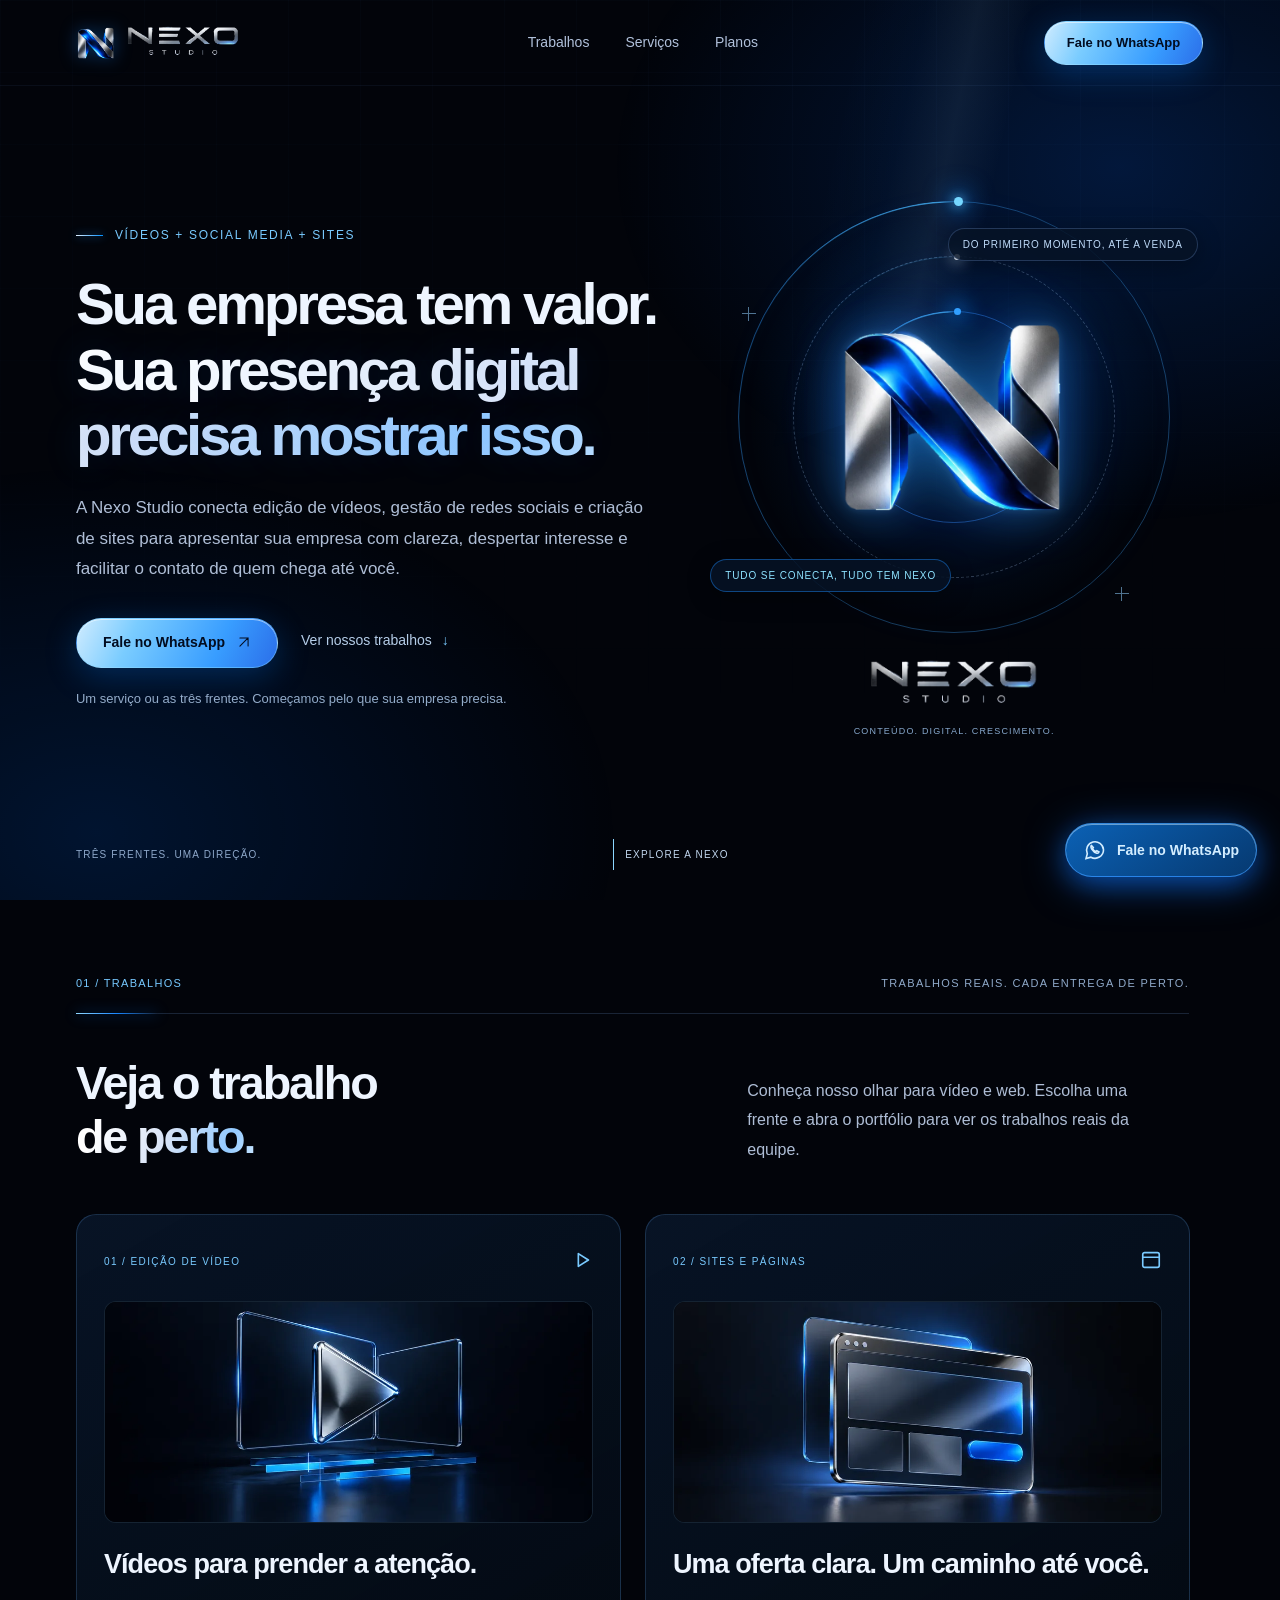
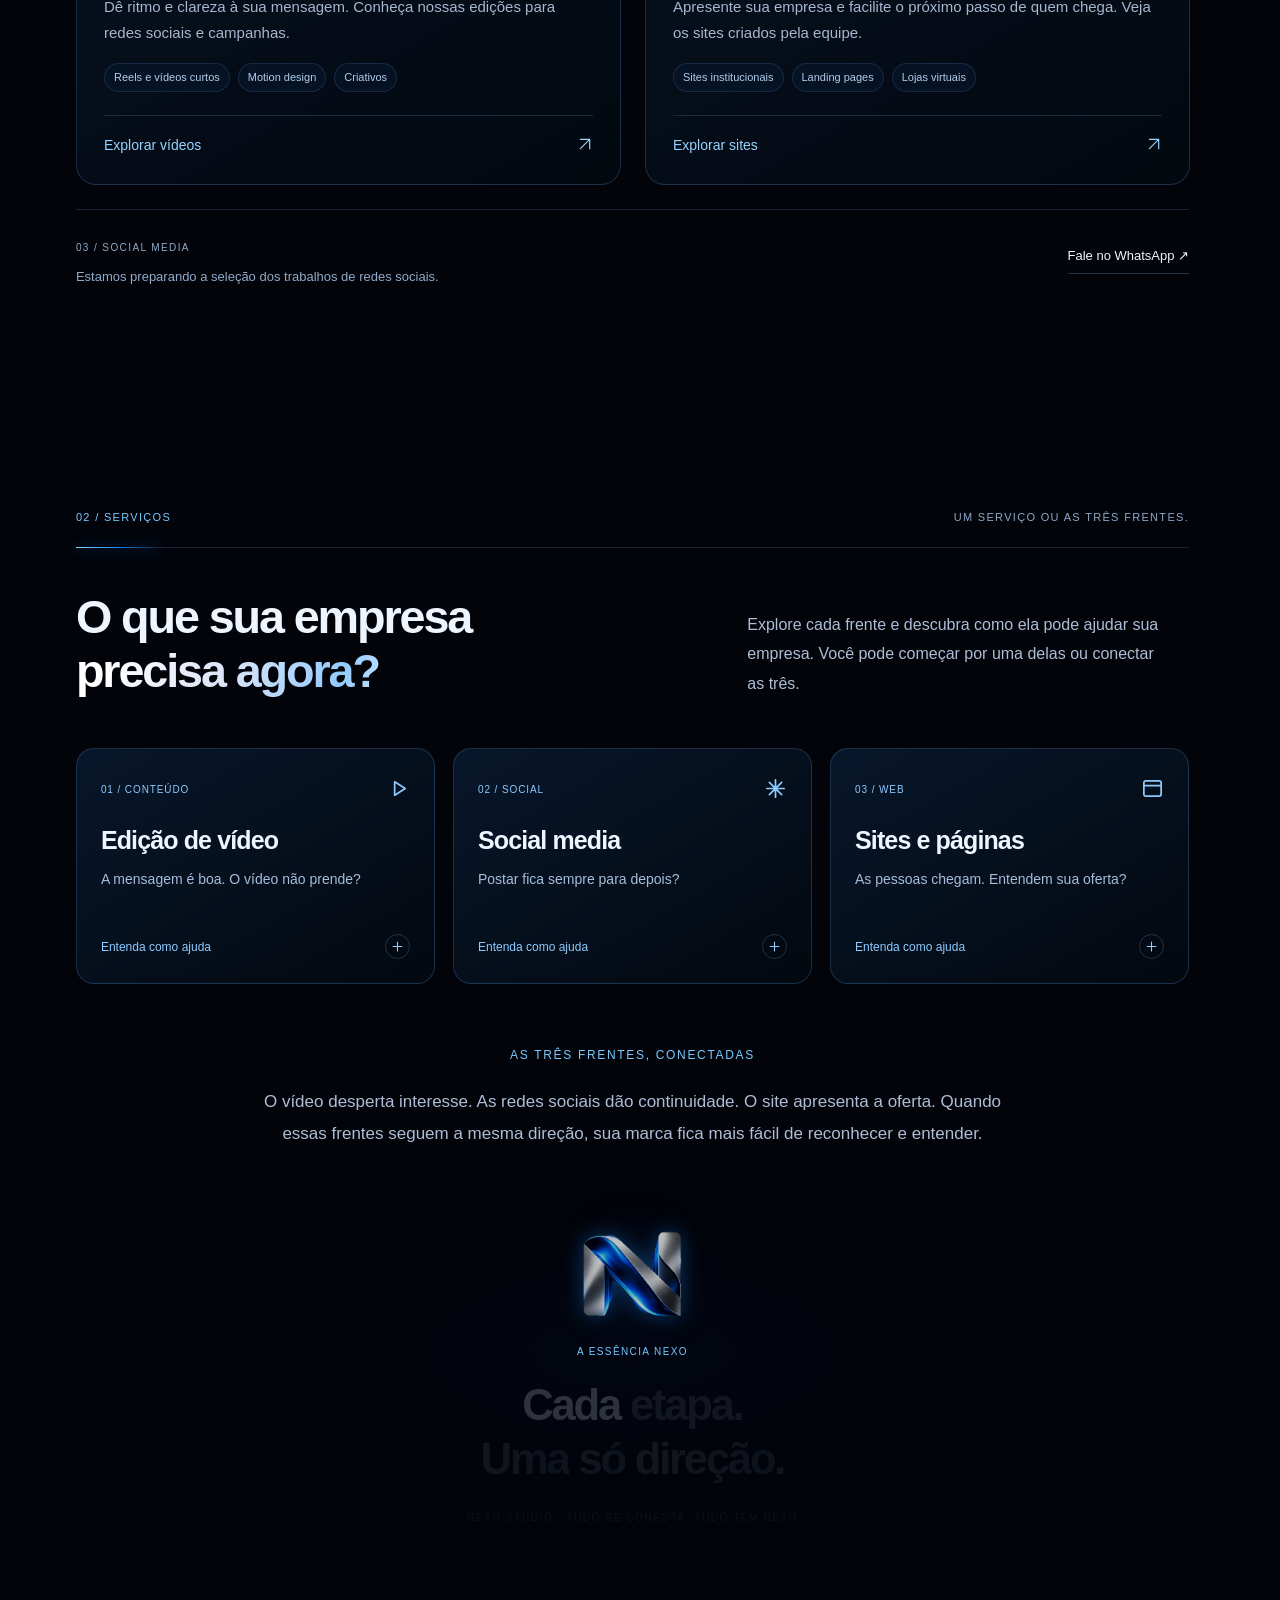
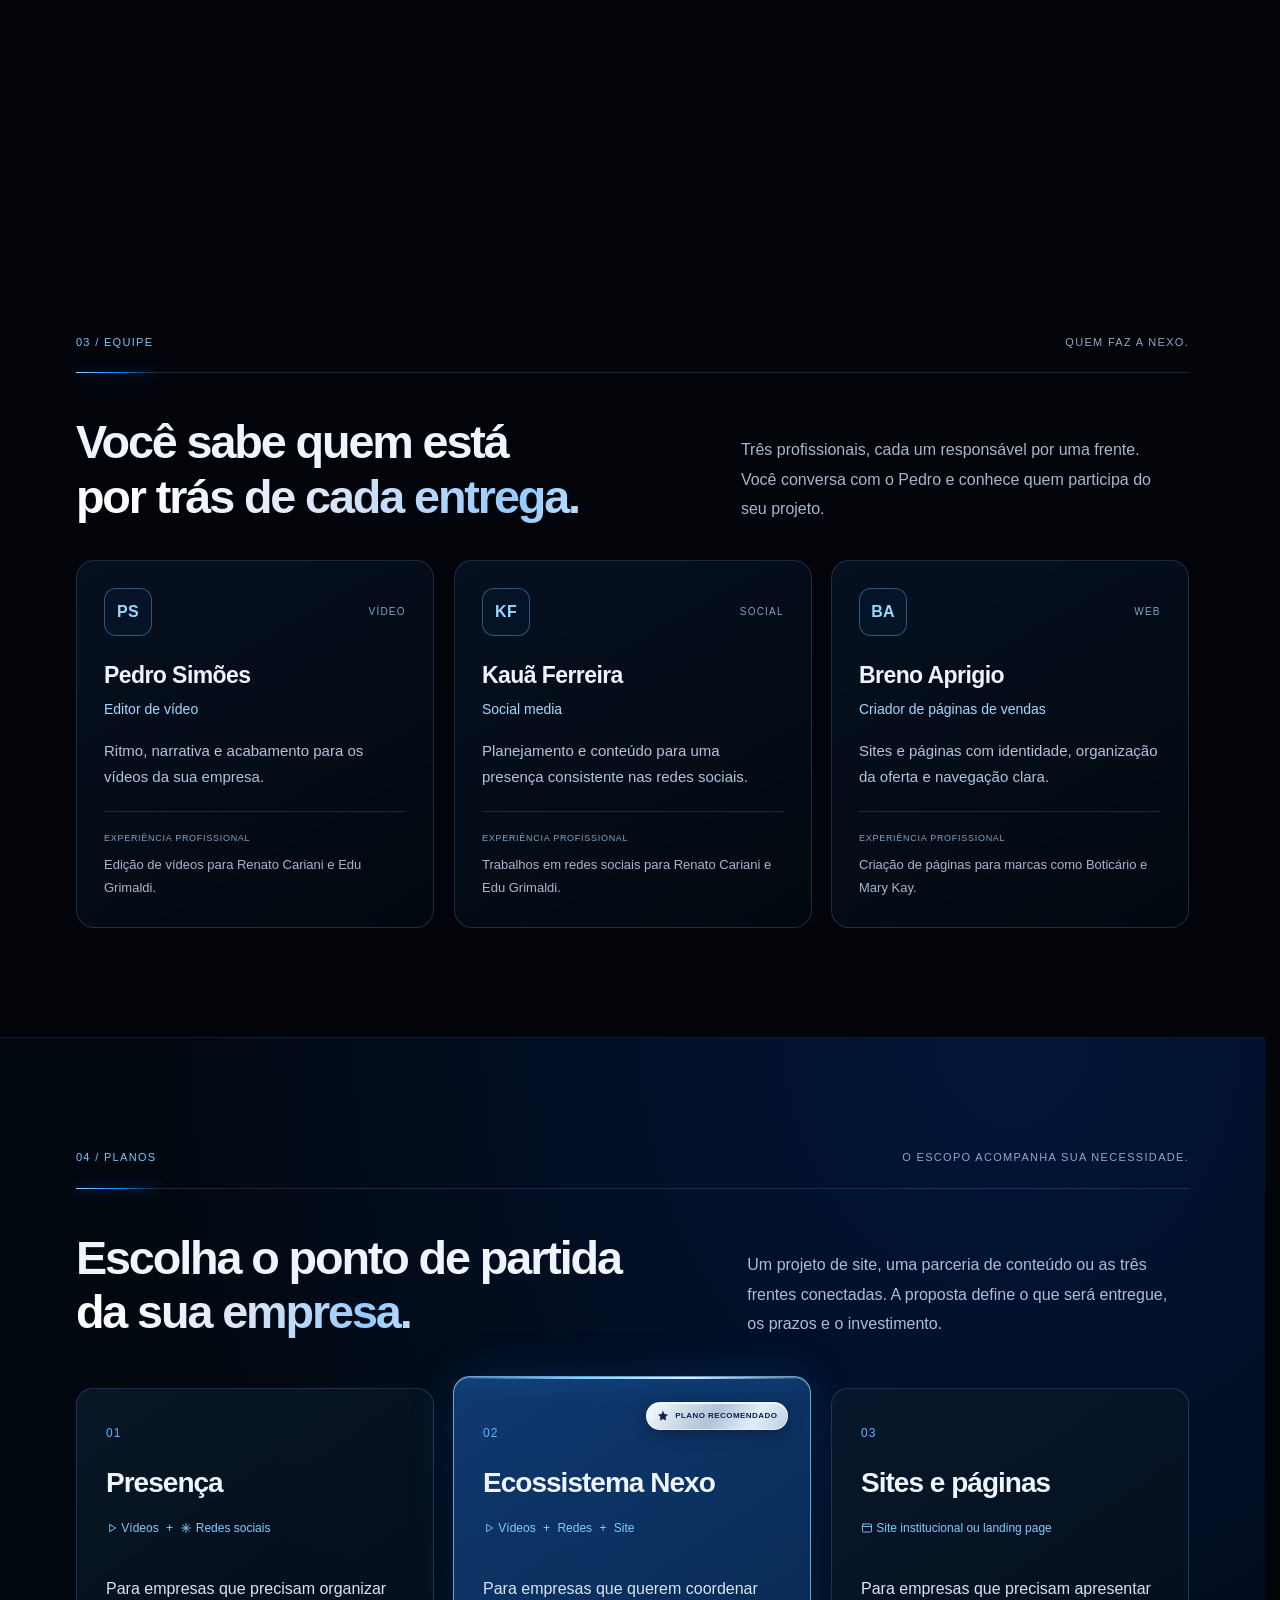
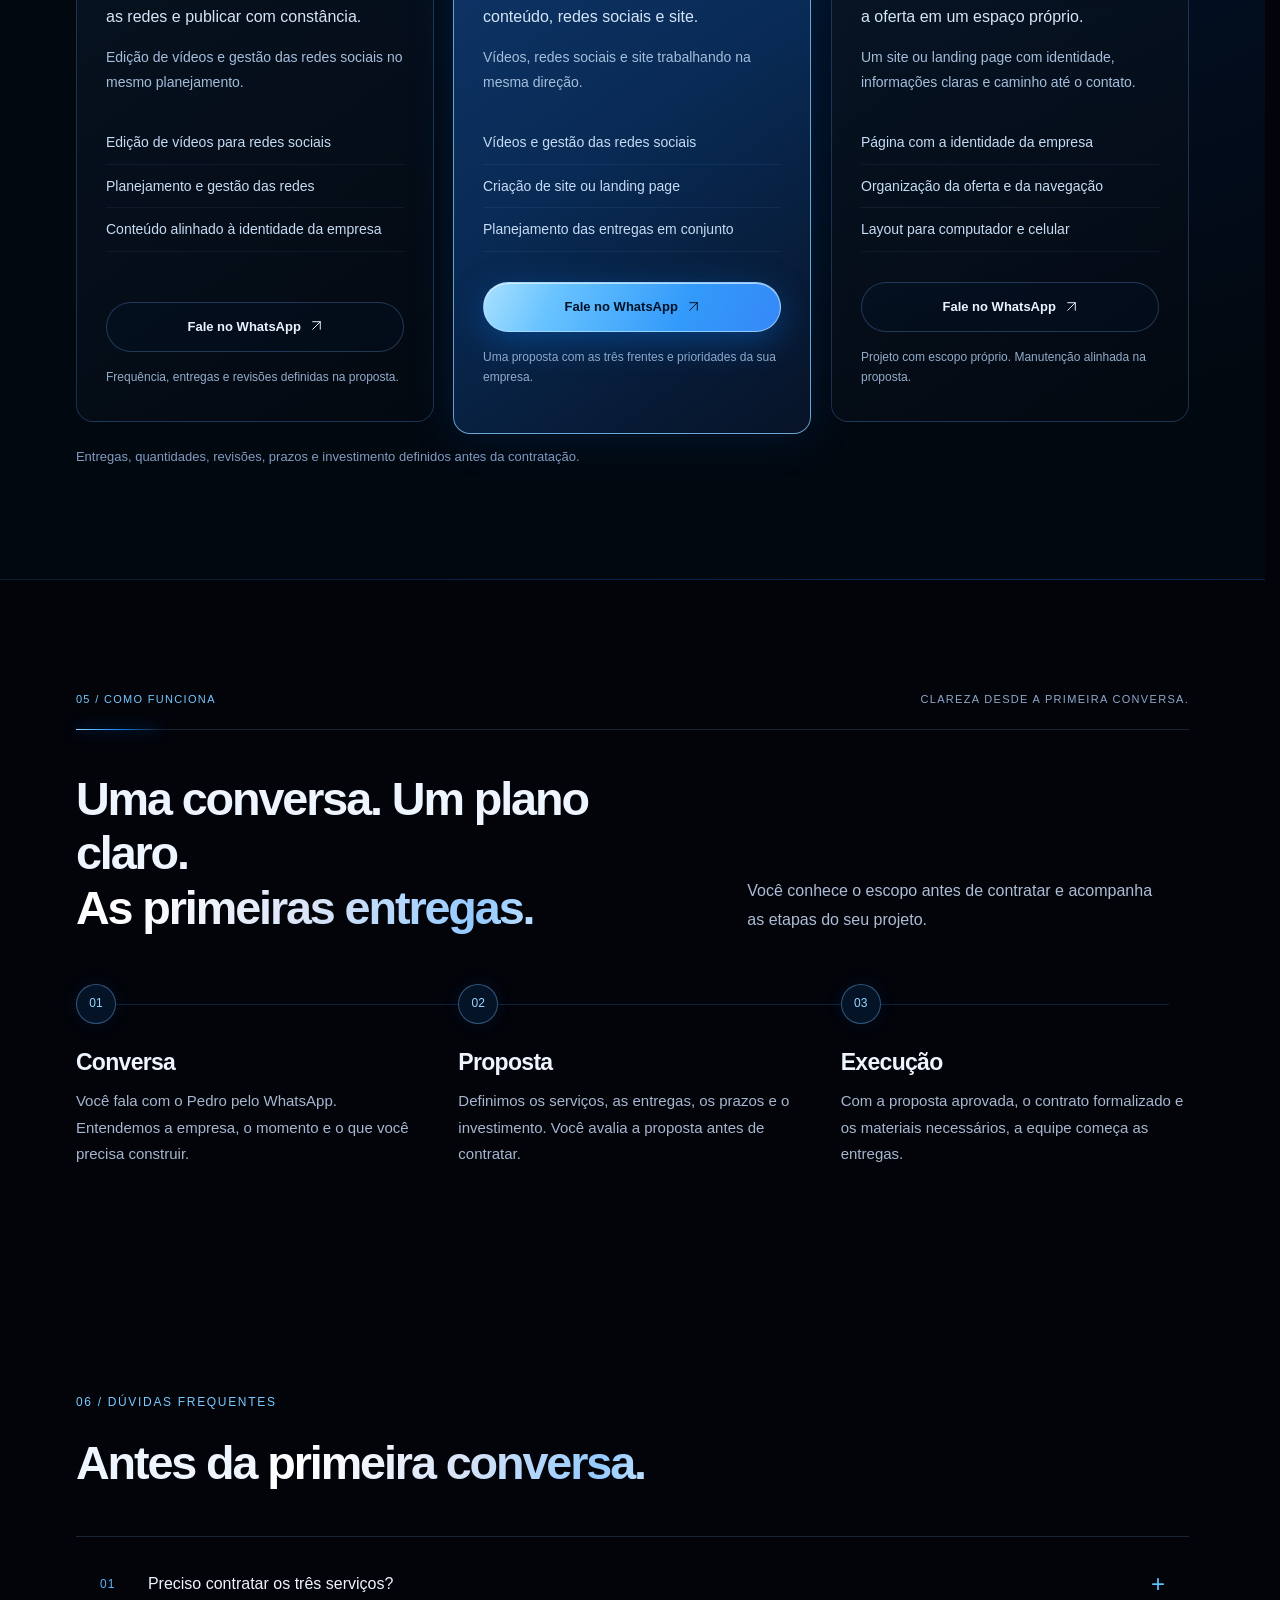
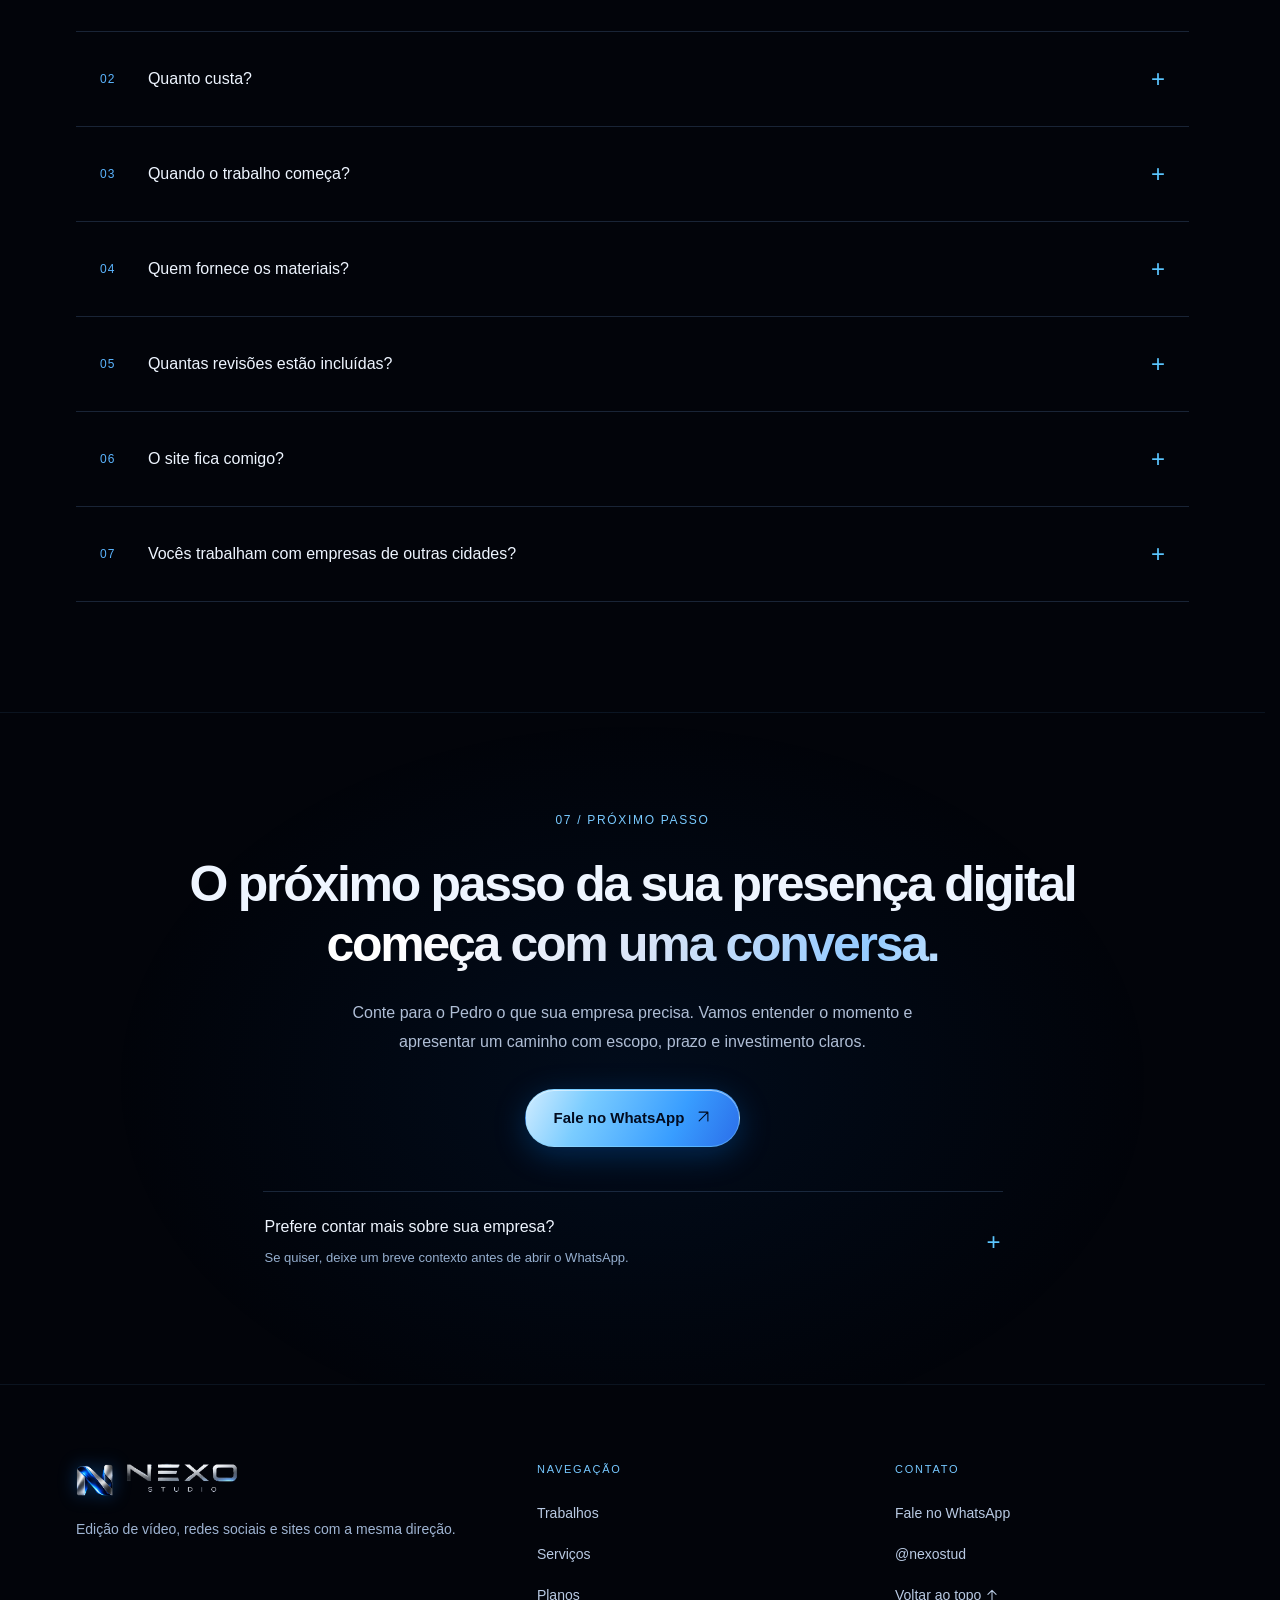
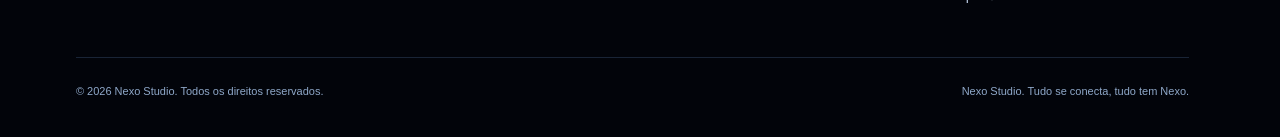
==== commit fa9b76fb: "Refine service lift, portfolio links, featured plan and WhatsApp; preserve N intro" ====
--- a/index.html
+++ b/index.html
@@ -13,9 +13,9 @@
   <link rel="preload" as="image" href="assets/nexo-logo-clean.webp">
   <link rel="preload" as="font" href="assets/fonts/dm-sans-v17-latin.woff2" type="font/woff2" crossorigin>
   <link rel="preload" as="font" href="assets/fonts/manrope-v20-latin.woff2" type="font/woff2" crossorigin>
-  <link rel="stylesheet" href="styles.css?v=26">
+  <link rel="stylesheet" href="styles.css?v=27">
   <link rel="stylesheet" href="portfolio.css?v=10">
-  <link rel="stylesheet" href="mobile-packages.css?v=1" media="(max-width:760px)">
+  <link rel="stylesheet" href="mobile-packages.css?v=2" media="(max-width:760px)">
   <script>
     (function () {
       var root = document.documentElement;
@@ -24,7 +24,8 @@
       var seen = false;
       try { seen = sessionStorage.getItem('nexo-intro-v2-seen') === '1'; } catch (error) {}
       var navigation = performance.getEntriesByType ? performance.getEntriesByType('navigation')[0] : null;
-      if (motion.matches || seen || location.hash || navigation && navigation.type === 'back_forward') {
+      var reload = navigation && navigation.type === 'reload';
+      if (motion.matches || !reload && (seen || location.hash || navigation && navigation.type === 'back_forward')) {
         root.classList.add('is-entered');
         return;
       }
@@ -33,8 +34,8 @@
       root.classList.add('is-loading');
       root.classList.toggle('intro-quiet', quiet);
       var finished = false;
-      var spark = setTimeout(function () { root.classList.add('is-sparking'); }, quiet ? 100 : 650);
-      var finish = setTimeout(enter, quiet ? 270 : 1000);
+      var spark = setTimeout(function () { root.classList.add('is-sparking'); }, 650);
+      var finish = setTimeout(enter, 1000);
       function enter() {
         if (finished) return;
         finished = true;
@@ -49,17 +50,17 @@
           root.classList.remove('intro-fading', 'intro-quiet', 'is-sparking');
           var overlay = document.querySelector('.preloader');
           if (overlay) overlay.remove();
-        }, quiet ? 140 : 320);
+        }, 320);
       }
       ['pointerdown', 'keydown', 'wheel', 'touchstart', 'hashchange', 'pagehide'].forEach(function (event) { window.addEventListener(event, enter, {passive:true}); });
       if (motion.addEventListener) motion.addEventListener('change', enter);
     })();
   </script>
-  <script defer src="script.js?v=22"></script>
-  <script defer src="mobile-packages.js?v=1"></script>
+  <script defer src="script.js?v=23"></script>
+  <script defer src="mobile-packages.js?v=2"></script>
   <script defer src="portfolio-data.js?v=10"></script>
   <script defer src="portfolio-player.js?v=2"></script>
-  <script defer src="portfolio.js?v=11"></script>
+  <script defer src="portfolio.js?v=12"></script>
   <noscript><style>.portfolio-entry{display:none!important}</style></noscript>
   <noscript><style>#brief,.optional-brief,.menu,.effects-toggle{display:none!important}.manifesto{height:auto}.manifesto-stage{position:relative}@media(max-width:900px){.header{height:auto;flex-wrap:wrap;padding-block:20px}.header nav{display:flex;position:static;flex-basis:100%;padding:0;flex-direction:row;flex-wrap:wrap;gap:16px}}</style></noscript>
 </head>
@@ -79,7 +80,7 @@
 <header class="header" id="inicio">
   <a class="brand" href="#inicio" aria-label="Nexo Studio, início"><svg class="brand-symbol" viewBox="350 240 560 490" aria-hidden="true"><image href="assets/nexo-logo-clean.webp" width="1254" height="1254"/></svg><svg class="brand-type" viewBox="245 775 770 220" aria-hidden="true"><image href="assets/nexo-logo-clean.webp" width="1254" height="1254"/></svg></a>
   <nav id="nav" aria-label="Navegação principal"><a href="#trabalhos">Trabalhos</a><a href="#servicos">Serviços</a><a href="#parcerias">Planos</a></nav>
-  <a class="button primary header-contact" href="https://wa.me/5511933596263?text=Oi%2C%20Pedro%21%20Tudo%20bem%3F%20Conheci%20a%20Nexo%20Studio%20e%20quero%20conversar%20sobre%20a%20presen%C3%A7a%20digital%20da%20minha%20empresa.%20Podemos%20entender%20quais%20servi%C3%A7os%20fazem%20sentido%20para%20o%20meu%20momento%3F" target="_blank" rel="noopener noreferrer"><span class="header-label-desktop">Conversar com o Pedro</span><span class="header-label-mobile">Falar com Pedro</span></a>
+  <a class="button primary header-contact" href="https://wa.me/5511933596263?text=Oi%2C%20Pedro%21%20Tudo%20bem%3F%20Conheci%20a%20Nexo%20Studio%20e%20quero%20conversar%20sobre%20a%20presen%C3%A7a%20digital%20da%20minha%20empresa.%20Podemos%20entender%20quais%20servi%C3%A7os%20fazem%20sentido%20para%20o%20meu%20momento%3F" target="_blank" rel="noopener noreferrer"><span class="header-label-desktop">Fale no WhatsApp</span><span class="header-label-mobile">Fale no WhatsApp</span></a>
   <button class="menu" type="button" aria-expanded="false" aria-controls="nav" aria-label="Abrir menu"><span></span><span></span></button>
 </header>
 <main id="conteudo">
@@ -88,7 +89,7 @@
       <span class="eyebrow"><i></i> VÍDEOS + SOCIAL MEDIA + SITES</span>
       <h1 id="hero-title">Sua empresa tem valor.<br><span class="metal">Sua presença digital precisa mostrar isso.</span></h1>
       <p>A Nexo Studio conecta edição de vídeos, gestão de redes sociais e criação de sites para apresentar sua empresa com clareza, despertar interesse e facilitar o contato de quem chega até você.</p>
-      <div class="actions"><a class="button primary" href="https://wa.me/5511933596263?text=Oi%2C%20Pedro%21%20Tudo%20bem%3F%20Conheci%20a%20Nexo%20Studio%20e%20quero%20conversar%20sobre%20a%20presen%C3%A7a%20digital%20da%20minha%20empresa.%20Podemos%20entender%20quais%20servi%C3%A7os%20fazem%20sentido%20para%20o%20meu%20momento%3F" target="_blank" rel="noopener noreferrer">Conversar com o Pedro <span aria-hidden="true"><svg class="ui-icon" viewBox="0 0 24 24" aria-hidden="true"><path d="M5 19 19 5M5 5h14v14"/></svg></span></a><a class="text-link" href="#trabalhos">Ver nossos trabalhos <span aria-hidden="true">↓</span></a></div>
+      <div class="actions"><a class="button primary" href="https://wa.me/5511933596263?text=Oi%2C%20Pedro%21%20Tudo%20bem%3F%20Conheci%20a%20Nexo%20Studio%20e%20quero%20conversar%20sobre%20a%20presen%C3%A7a%20digital%20da%20minha%20empresa.%20Podemos%20entender%20quais%20servi%C3%A7os%20fazem%20sentido%20para%20o%20meu%20momento%3F" target="_blank" rel="noopener noreferrer">Fale no WhatsApp <span aria-hidden="true"><svg class="ui-icon" viewBox="0 0 24 24" aria-hidden="true"><path d="M5 19 19 5M5 5h14v14"/></svg></span></a><a class="text-link" href="#trabalhos">Ver nossos trabalhos <span aria-hidden="true">↓</span></a></div>
       <p class="hero-note">Um serviço ou as três frentes. Começamos pelo que sua empresa precisa.</p>
     </div>
     <div class="hero-art" aria-label="Logo Nexo Studio, N em prata e azul metálico">
@@ -108,21 +109,23 @@
     <div class="section-label"><span>01 / TRABALHOS</span><span>TRABALHOS REAIS. CADA ENTREGA DE PERTO.</span></div>
     <div class="section-heading"><h2 id="work-title">Veja o trabalho<br><span class="metal">de perto.</span></h2><p>Conheça nosso olhar para vídeo e web. Escolha uma frente e abra o portfólio para ver os trabalhos reais da equipe.</p></div>
     <div class="portfolio-access-grid">
-      <article class="portfolio-access work-access">
+      <a class="portfolio-access work-access portfolio-entry" href="#portfolio/motion" data-portfolio="motion" aria-labelledby="portfolio-motion-title" aria-describedby="portfolio-motion-description">
         <div class="work-access-heading"><span class="eyebrow">01 / EDIÇÃO DE VÍDEO</span><span aria-hidden="true"><svg class="ui-icon" viewBox="0 0 24 24" aria-hidden="true"><path d="m8 5 11 7-11 7Z"/></svg></span></div>
         <figure class="work-visual" aria-hidden="true"><img src="assets/portfolio/entrada-motion-conceito-v1.webp" width="959" height="540" alt="" loading="lazy" decoding="async"></figure>
-        <h3>Histórias em movimento.</h3><p>Ritmo, narrativa e acabamento em vídeos para redes sociais.</p>
-        <a class="button portfolio-entry" href="#portfolio/motion" data-portfolio="motion">Ver vídeos <span aria-hidden="true"><svg class="ui-icon" viewBox="0 0 24 24" aria-hidden="true"><path d="M5 19 19 5M5 5h14v14"/></svg></span></a>
-      </article>
-      <article class="portfolio-access work-access">
+        <h3 id="portfolio-motion-title">Vídeos para prender a atenção.</h3><p id="portfolio-motion-description">Dê ritmo e clareza à sua mensagem. Conheça nossas edições para redes sociais e campanhas.</p>
+        <ul class="portfolio-formats" aria-label="Formatos de edição"><li>Reels e vídeos curtos</li><li>Motion design</li><li>Criativos</li></ul>
+        <span class="portfolio-card-cta" aria-hidden="true">Explorar vídeos <span><svg class="ui-icon" viewBox="0 0 24 24" aria-hidden="true"><path d="M5 19 19 5M5 5h14v14"/></svg></span></span>
+      </a>
+      <a class="portfolio-access work-access portfolio-entry" href="#portfolio/web" data-portfolio="web" aria-labelledby="portfolio-web-title" aria-describedby="portfolio-web-description">
         <div class="work-access-heading"><span class="eyebrow">02 / SITES E PÁGINAS</span><span aria-hidden="true"><svg class="ui-icon" viewBox="0 0 24 24" aria-hidden="true"><rect x="3" y="4" width="18" height="16" rx="2"/><path d="M3 9h18"/></svg></span></div>
         <figure class="work-visual" aria-hidden="true"><img src="assets/portfolio/entrada-web-conceito-v1.webp" width="959" height="540" alt="" loading="lazy" decoding="async"></figure>
-        <h3>Uma oferta. Um próximo passo.</h3><p>Sites com identidade, organização e navegação clara.</p>
-        <a class="button portfolio-entry" href="#portfolio/web" data-portfolio="web">Ver sites <span aria-hidden="true"><svg class="ui-icon" viewBox="0 0 24 24" aria-hidden="true"><path d="M5 19 19 5M5 5h14v14"/></svg></span></a>
-      </article>
-    </div>
-    <div class="portfolio-social-note"><div><span class="eyebrow">03 / SOCIAL MEDIA</span><p>Estamos preparando a seleção dos trabalhos de redes sociais.</p></div><a class="text-link service-contact" href="https://wa.me/5511933596263?text=Oi%2C%20Pedro%21%20Conheci%20a%20Nexo%20Studio%20e%20me%20interessei%20pela%20gest%C3%A3o%20de%20redes%20sociais.%20Quero%20conversar%20sobre%20o%20conte%C3%BAdo%20e%20a%20presen%C3%A7a%20digital%20da%20minha%20empresa." target="_blank" rel="noopener noreferrer">Falar sobre redes sociais <span aria-hidden="true">↗</span></a></div>
-    <noscript><p class="portfolio-fallback">Conheça os sites publicados: <a href="https://novaacoarmado.com.br/" target="_blank" rel="noopener noreferrer">Site para construção civil</a> e <a href="https://herscosmeticos.com.br/" target="_blank" rel="noopener noreferrer">Loja virtual de perfumaria</a>. Para conhecer os vídeos, <a href="https://wa.me/5511933596263?text=Oi%2C%20Pedro%21%20Conheci%20as%20edi%C3%A7%C3%B5es%20da%20Nexo%20Studio%20e%20gostaria%20de%20conversar%20sobre%20v%C3%ADdeos%20para%20minha%20empresa.%20Podemos%20entender%20os%20formatos%20e%20as%20entregas%3F" target="_blank" rel="noopener noreferrer">converse com o Pedro</a>.</p></noscript>
+        <h3 id="portfolio-web-title">Uma oferta clara. Um caminho até você.</h3><p id="portfolio-web-description">Apresente sua empresa e facilite o próximo passo de quem chega. Veja os sites criados pela equipe.</p>
+        <ul class="portfolio-formats" aria-label="Tipos de páginas"><li>Sites institucionais</li><li>Landing pages</li><li>Lojas virtuais</li></ul>
+        <span class="portfolio-card-cta" aria-hidden="true">Explorar sites <span><svg class="ui-icon" viewBox="0 0 24 24" aria-hidden="true"><path d="M5 19 19 5M5 5h14v14"/></svg></span></span>
+      </a>
+    </div>
+    <div class="portfolio-social-note"><div><span class="eyebrow">03 / SOCIAL MEDIA</span><p>Estamos preparando a seleção dos trabalhos de redes sociais.</p></div><a class="text-link service-contact" href="https://wa.me/5511933596263?text=Oi%2C%20Pedro%21%20Conheci%20a%20Nexo%20Studio%20e%20me%20interessei%20pela%20gest%C3%A3o%20de%20redes%20sociais.%20Quero%20conversar%20sobre%20o%20conte%C3%BAdo%20e%20a%20presen%C3%A7a%20digital%20da%20minha%20empresa." target="_blank" rel="noopener noreferrer">Fale no WhatsApp <span aria-hidden="true">↗</span></a></div>
+    <noscript><p class="portfolio-fallback">Conheça os sites publicados: <a href="https://novaacoarmado.com.br/" target="_blank" rel="noopener noreferrer">Site para construção civil</a> e <a href="https://herscosmeticos.com.br/" target="_blank" rel="noopener noreferrer">Loja virtual de perfumaria</a>. Para conhecer os vídeos, <a href="https://wa.me/5511933596263?text=Oi%2C%20Pedro%21%20Conheci%20as%20edi%C3%A7%C3%B5es%20da%20Nexo%20Studio%20e%20gostaria%20de%20conversar%20sobre%20v%C3%ADdeos%20para%20minha%20empresa.%20Podemos%20entender%20os%20formatos%20e%20as%20entregas%3F" target="_blank" rel="noopener noreferrer">fale no WhatsApp</a>.</p></noscript>
   </section>
 
   <section class="section wrap services-section" id="servicos" aria-labelledby="services-title">
@@ -140,7 +143,7 @@
         <div class="service-panel" id="service-video-panel" role="region" aria-labelledby="service-video-title"><div class="service-panel-inner"><div class="service-panel-content">
           <p class="service-pain">Se a mensagem se perde em cortes sem ritmo e vídeos sem direção, quem poderia se interessar vai embora antes de entender sua empresa.</p>
           <p class="service-benefit"><strong>Faça sua mensagem valer a atenção.</strong>Organizamos narrativa, ritmo e motion design para criar vídeos mais envolventes, com identidade e um convite claro ao próximo passo.</p>
-          <a class="button primary service-contact" href="https://wa.me/5511933596263?text=Oi%2C%20Pedro%21%20Conheci%20as%20edi%C3%A7%C3%B5es%20da%20Nexo%20Studio%20e%20gostaria%20de%20conversar%20sobre%20v%C3%ADdeos%20para%20minha%20empresa.%20Podemos%20entender%20os%20formatos%20e%20as%20entregas%3F" target="_blank" rel="noopener noreferrer">Conversar no WhatsApp <span aria-hidden="true"><svg class="ui-icon" viewBox="0 0 24 24" aria-hidden="true"><path d="M5 19 19 5M5 5h14v14"/></svg></span></a>
+          <a class="button primary service-contact" href="https://wa.me/5511933596263?text=Oi%2C%20Pedro%21%20Conheci%20as%20edi%C3%A7%C3%B5es%20da%20Nexo%20Studio%20e%20gostaria%20de%20conversar%20sobre%20v%C3%ADdeos%20para%20minha%20empresa.%20Podemos%20entender%20os%20formatos%20e%20as%20entregas%3F" target="_blank" rel="noopener noreferrer">Fale no WhatsApp <span aria-hidden="true"><svg class="ui-icon" viewBox="0 0 24 24" aria-hidden="true"><path d="M5 19 19 5M5 5h14v14"/></svg></span></a>
         </div></div></div>
       </article>
       <article class="service-card service-disclosure">
@@ -153,7 +156,7 @@
         <div class="service-panel" id="service-social-panel" role="region" aria-labelledby="service-social-title"><div class="service-panel-inner"><div class="service-panel-content">
           <p class="service-pain">Quando falta tempo e planejamento, seu perfil perde constância. Sua empresa pode deixar de ser lembrada por quem precisa dela.</p>
           <p class="service-benefit"><strong>Sua marca presente, com direção.</strong>Planejamos e organizamos o conteúdo para manter uma comunicação consistente, reforçar o que sua empresa oferece e criar mais oportunidades de conversa.</p>
-          <a class="button primary service-contact" href="https://wa.me/5511933596263?text=Oi%2C%20Pedro%21%20Conheci%20a%20Nexo%20Studio%20e%20me%20interessei%20pela%20gest%C3%A3o%20de%20redes%20sociais.%20Quero%20conversar%20sobre%20o%20conte%C3%BAdo%20e%20a%20presen%C3%A7a%20digital%20da%20minha%20empresa." target="_blank" rel="noopener noreferrer">Conversar no WhatsApp <span aria-hidden="true"><svg class="ui-icon" viewBox="0 0 24 24" aria-hidden="true"><path d="M5 19 19 5M5 5h14v14"/></svg></span></a>
+          <a class="button primary service-contact" href="https://wa.me/5511933596263?text=Oi%2C%20Pedro%21%20Conheci%20a%20Nexo%20Studio%20e%20me%20interessei%20pela%20gest%C3%A3o%20de%20redes%20sociais.%20Quero%20conversar%20sobre%20o%20conte%C3%BAdo%20e%20a%20presen%C3%A7a%20digital%20da%20minha%20empresa." target="_blank" rel="noopener noreferrer">Fale no WhatsApp <span aria-hidden="true"><svg class="ui-icon" viewBox="0 0 24 24" aria-hidden="true"><path d="M5 19 19 5M5 5h14v14"/></svg></span></a>
         </div></div></div>
       </article>
       <article class="service-card service-disclosure">
@@ -166,7 +169,7 @@
         <div class="service-panel" id="service-web-panel" role="region" aria-labelledby="service-web-title"><div class="service-panel-inner"><div class="service-panel-content">
           <p class="service-pain">Seu conteúdo desperta interesse, mas a pessoa ainda precisa descobrir o que você vende e como contratar?</p>
           <p class="service-benefit"><strong>Transforme interesse em um próximo passo.</strong>Estruturamos páginas que apresentam sua oferta com clareza, reforçam a confiança e facilitam o caminho até o contato ou a compra.</p>
-          <a class="button primary service-contact" href="https://wa.me/5511933596263?text=Oi%2C%20Pedro%21%20Vi%20os%20sites%20da%20Nexo%20Studio%20e%20gostaria%20de%20conversar%20sobre%20uma%20p%C3%A1gina%20para%20minha%20empresa.%20Podemos%20avaliar%20o%20que%20ela%20precisa%20apresentar%3F" target="_blank" rel="noopener noreferrer">Conversar no WhatsApp <span aria-hidden="true"><svg class="ui-icon" viewBox="0 0 24 24" aria-hidden="true"><path d="M5 19 19 5M5 5h14v14"/></svg></span></a>
+          <a class="button primary service-contact" href="https://wa.me/5511933596263?text=Oi%2C%20Pedro%21%20Vi%20os%20sites%20da%20Nexo%20Studio%20e%20gostaria%20de%20conversar%20sobre%20uma%20p%C3%A1gina%20para%20minha%20empresa.%20Podemos%20avaliar%20o%20que%20ela%20precisa%20apresentar%3F" target="_blank" rel="noopener noreferrer">Fale no WhatsApp <span aria-hidden="true"><svg class="ui-icon" viewBox="0 0 24 24" aria-hidden="true"><path d="M5 19 19 5M5 5h14v14"/></svg></span></a>
         </div></div></div>
       </article>
     </div>
@@ -198,9 +201,9 @@
     <div class="section-label"><span>04 / PLANOS</span><span>O ESCOPO ACOMPANHA SUA NECESSIDADE.</span></div>
     <div class="section-heading"><h2 id="plans-title">Escolha o ponto de partida<br><span class="metal">da sua empresa.</span></h2><p>Um projeto de site, uma parceria de conteúdo ou as três frentes conectadas. A proposta define o que será entregue, os prazos e o investimento.</p></div>
     <div class="package-grid">
-      <article><span class="package-no" aria-hidden="true">01</span><h3>Presença</h3><p class="package-fronts"><svg class="ui-icon" viewBox="0 0 24 24" aria-hidden="true"><path d="m8 5 11 7-11 7Z"/></svg> Vídeos <span class="package-plus">+</span> <svg class="ui-icon" viewBox="0 0 24 24" aria-hidden="true"><path d="M12 3v18M3 12h18M5.6 5.6l12.8 12.8M5.6 18.4 18.4 5.6"/></svg> Redes sociais</p><p class="package-for">Para empresas que precisam organizar as redes e publicar com constância.</p><p class="package-description">Edição de vídeos e gestão das redes sociais no mesmo planejamento.</p><ul class="package-list"><li>Edição de vídeos para redes sociais</li><li>Planejamento e gestão das redes</li><li>Conteúdo alinhado à identidade da empresa</li></ul><a class="button" href="https://wa.me/5511933596263?text=Oi%2C%20Pedro%21%20Tudo%20bem%3F%20Vi%20o%20plano%20Presen%C3%A7a%20da%20Nexo%20Studio%20e%20me%20interessei%20pela%20combina%C3%A7%C3%A3o%20de%20edi%C3%A7%C3%A3o%20de%20v%C3%ADdeos%20e%20gest%C3%A3o%20de%20redes%20sociais.%20Quero%20entender%20as%20entregas%20e%20conversar%20sobre%20uma%20proposta%20para%20minha%20empresa." target="_blank" rel="noopener noreferrer" data-package="Plano Presença">Falar sobre Presença <span aria-hidden="true"><svg class="ui-icon" viewBox="0 0 24 24" aria-hidden="true"><path d="M5 19 19 5M5 5h14v14"/></svg></span></a><p class="package-detail">Frequência, entregas e revisões definidas na proposta.</p></article>
-      <article><span class="package-no" aria-hidden="true">02</span><h3>Sites e páginas</h3><p class="package-fronts"><svg class="ui-icon" viewBox="0 0 24 24" aria-hidden="true"><rect x="3" y="4" width="18" height="16" rx="2"/><path d="M3 9h18"/></svg> Site institucional ou landing page</p><p class="package-for">Para empresas que precisam apresentar a oferta em um espaço próprio.</p><p class="package-description">Um site ou landing page com identidade, informações claras e caminho até o contato.</p><ul class="package-list"><li>Página com a identidade da empresa</li><li>Organização da oferta e da navegação</li><li>Layout para computador e celular</li></ul><a class="button" href="https://wa.me/5511933596263?text=Oi%2C%20Pedro%21%20Tudo%20bem%3F%20Conheci%20os%20trabalhos%20da%20Nexo%20Studio%20e%20me%20interessei%20pela%20cria%C3%A7%C3%A3o%20de%20um%20site%20ou%20landing%20page.%20Quero%20conversar%20sobre%20o%20que%20minha%20empresa%20precisa%20e%20entender%20o%20escopo%2C%20o%20prazo%20e%20o%20investimento." target="_blank" rel="noopener noreferrer" data-package="Plano Sites e páginas">Falar sobre meu site <span aria-hidden="true"><svg class="ui-icon" viewBox="0 0 24 24" aria-hidden="true"><path d="M5 19 19 5M5 5h14v14"/></svg></span></a><p class="package-detail">Projeto com escopo próprio. Manutenção alinhada na proposta.</p></article>
-      <article class="package-featured"><i class="featured-line" aria-hidden="true"></i><span class="package-badge">TRÊS FRENTES CONECTADAS</span><span class="package-no" aria-hidden="true">03</span><h3>Ecossistema Nexo</h3><p class="package-fronts"><svg class="ui-icon" viewBox="0 0 24 24" aria-hidden="true"><path d="m8 5 11 7-11 7Z"/></svg> Vídeos <span class="package-plus">+</span> Redes <span class="package-plus">+</span> Site</p><p class="package-for">Para empresas que querem coordenar conteúdo, redes sociais e site.</p><p class="package-description">Vídeos, redes sociais e site trabalhando na mesma direção.</p><ul class="package-list"><li>Vídeos e gestão das redes sociais</li><li>Criação de site ou landing page</li><li>Planejamento das entregas em conjunto</li></ul><a class="button primary" href="https://wa.me/5511933596263?text=Oi%2C%20Pedro%21%20Tudo%20bem%3F%20Me%20interessei%20pelo%20Ecossistema%20Nexo%2C%20que%20conecta%20v%C3%ADdeos%2C%20redes%20sociais%20e%20site.%20Gostaria%20de%20conversar%20sobre%20as%20prioridades%20da%20minha%20empresa%20e%20receber%20uma%20proposta%20com%20as%20tr%C3%AAs%20frentes." target="_blank" rel="noopener noreferrer" data-package="Ecossistema Nexo">Falar sobre o Ecossistema <span aria-hidden="true"><svg class="ui-icon" viewBox="0 0 24 24" aria-hidden="true"><path d="M5 19 19 5M5 5h14v14"/></svg></span></a><p class="package-detail">Uma proposta com as três frentes e prioridades da sua empresa.</p></article>
+      <article><span class="package-no" aria-hidden="true">01</span><h3>Presença</h3><p class="package-fronts"><svg class="ui-icon" viewBox="0 0 24 24" aria-hidden="true"><path d="m8 5 11 7-11 7Z"/></svg> Vídeos <span class="package-plus">+</span> <svg class="ui-icon" viewBox="0 0 24 24" aria-hidden="true"><path d="M12 3v18M3 12h18M5.6 5.6l12.8 12.8M5.6 18.4 18.4 5.6"/></svg> Redes sociais</p><p class="package-for">Para empresas que precisam organizar as redes e publicar com constância.</p><p class="package-description">Edição de vídeos e gestão das redes sociais no mesmo planejamento.</p><ul class="package-list"><li>Edição de vídeos para redes sociais</li><li>Planejamento e gestão das redes</li><li>Conteúdo alinhado à identidade da empresa</li></ul><a class="button" href="https://wa.me/5511933596263?text=Oi%2C%20Pedro%21%20Tudo%20bem%3F%20Vi%20o%20plano%20Presen%C3%A7a%20da%20Nexo%20Studio%20e%20me%20interessei%20pela%20combina%C3%A7%C3%A3o%20de%20edi%C3%A7%C3%A3o%20de%20v%C3%ADdeos%20e%20gest%C3%A3o%20de%20redes%20sociais.%20Quero%20entender%20as%20entregas%20e%20conversar%20sobre%20uma%20proposta%20para%20minha%20empresa." target="_blank" rel="noopener noreferrer" data-package="Plano Presença" aria-label="Fale no WhatsApp sobre Plano Presença">Fale no WhatsApp <span aria-hidden="true"><svg class="ui-icon" viewBox="0 0 24 24" aria-hidden="true"><path d="M5 19 19 5M5 5h14v14"/></svg></span></a><p class="package-detail">Frequência, entregas e revisões definidas na proposta.</p></article>
+      <article class="package-featured"><i class="featured-line" aria-hidden="true"></i><span class="package-badge"><svg class="ui-icon" viewBox="0 0 24 24" aria-hidden="true"><path d="m12 3 2.8 5.7 6.3.9-4.6 4.4 1.1 6.3-5.6-3-5.6 3 1.1-6.3L3 9.6l6.2-.9Z"/></svg> PLANO RECOMENDADO</span><span class="package-no" aria-hidden="true">02</span><h3>Ecossistema Nexo</h3><p class="package-fronts"><svg class="ui-icon" viewBox="0 0 24 24" aria-hidden="true"><path d="m8 5 11 7-11 7Z"/></svg> Vídeos <span class="package-plus">+</span> Redes <span class="package-plus">+</span> Site</p><p class="package-for">Para empresas que querem coordenar conteúdo, redes sociais e site.</p><p class="package-description">Vídeos, redes sociais e site trabalhando na mesma direção.</p><ul class="package-list"><li>Vídeos e gestão das redes sociais</li><li>Criação de site ou landing page</li><li>Planejamento das entregas em conjunto</li></ul><a class="button primary" href="https://wa.me/5511933596263?text=Oi%2C%20Pedro%21%20Tudo%20bem%3F%20Me%20interessei%20pelo%20Ecossistema%20Nexo%2C%20que%20conecta%20v%C3%ADdeos%2C%20redes%20sociais%20e%20site.%20Gostaria%20de%20conversar%20sobre%20as%20prioridades%20da%20minha%20empresa%20e%20receber%20uma%20proposta%20com%20as%20tr%C3%AAs%20frentes." target="_blank" rel="noopener noreferrer" data-package="Ecossistema Nexo" aria-label="Fale no WhatsApp sobre Ecossistema Nexo">Fale no WhatsApp <span aria-hidden="true"><svg class="ui-icon" viewBox="0 0 24 24" aria-hidden="true"><path d="M5 19 19 5M5 5h14v14"/></svg></span></a><p class="package-detail">Uma proposta com as três frentes e prioridades da sua empresa.</p></article>
+      <article><span class="package-no" aria-hidden="true">03</span><h3>Sites e páginas</h3><p class="package-fronts"><svg class="ui-icon" viewBox="0 0 24 24" aria-hidden="true"><rect x="3" y="4" width="18" height="16" rx="2"/><path d="M3 9h18"/></svg> Site institucional ou landing page</p><p class="package-for">Para empresas que precisam apresentar a oferta em um espaço próprio.</p><p class="package-description">Um site ou landing page com identidade, informações claras e caminho até o contato.</p><ul class="package-list"><li>Página com a identidade da empresa</li><li>Organização da oferta e da navegação</li><li>Layout para computador e celular</li></ul><a class="button" href="https://wa.me/5511933596263?text=Oi%2C%20Pedro%21%20Tudo%20bem%3F%20Conheci%20os%20trabalhos%20da%20Nexo%20Studio%20e%20me%20interessei%20pela%20cria%C3%A7%C3%A3o%20de%20um%20site%20ou%20landing%20page.%20Quero%20conversar%20sobre%20o%20que%20minha%20empresa%20precisa%20e%20entender%20o%20escopo%2C%20o%20prazo%20e%20o%20investimento." target="_blank" rel="noopener noreferrer" data-package="Plano Sites e páginas" aria-label="Fale no WhatsApp sobre Plano Sites e páginas">Fale no WhatsApp <span aria-hidden="true"><svg class="ui-icon" viewBox="0 0 24 24" aria-hidden="true"><path d="M5 19 19 5M5 5h14v14"/></svg></span></a><p class="package-detail">Projeto com escopo próprio. Manutenção alinhada na proposta.</p></article>
     </div>
     <p class="scope-note">Entregas, quantidades, revisões, prazos e investimento definidos antes da contratação.</p>
   </div></section>
@@ -226,7 +229,7 @@
 
   <section class="section final-cta" id="proximo-passo" aria-labelledby="final-cta-title">
     <span id="contato" class="anchor-alias" aria-hidden="true"></span>
-    <div class="wrap final-cta-content"><span class="eyebrow">07 / PRÓXIMO PASSO</span><h2 id="final-cta-title">O próximo passo da sua presença digital<br><span class="metal">começa com uma conversa.</span></h2><p>Conte para o Pedro o que sua empresa precisa. Vamos entender o momento e apresentar um caminho com escopo, prazo e investimento claros.</p><a class="button primary" href="https://wa.me/5511933596263?text=Oi%2C%20Pedro%21%20Tudo%20bem%3F%20Conheci%20a%20Nexo%20Studio%20e%20quero%20conversar%20sobre%20a%20presen%C3%A7a%20digital%20da%20minha%20empresa.%20Podemos%20entender%20quais%20servi%C3%A7os%20fazem%20sentido%20para%20o%20meu%20momento%3F" target="_blank" rel="noopener noreferrer" data-final-contact>Conversar com o Pedro no WhatsApp <span aria-hidden="true"><svg class="ui-icon" viewBox="0 0 24 24" aria-hidden="true"><path d="M5 19 19 5M5 5h14v14"/></svg></span></a>
+    <div class="wrap final-cta-content"><span class="eyebrow">07 / PRÓXIMO PASSO</span><h2 id="final-cta-title">O próximo passo da sua presença digital<br><span class="metal">começa com uma conversa.</span></h2><p>Conte para o Pedro o que sua empresa precisa. Vamos entender o momento e apresentar um caminho com escopo, prazo e investimento claros.</p><a class="button primary" href="https://wa.me/5511933596263?text=Oi%2C%20Pedro%21%20Tudo%20bem%3F%20Conheci%20a%20Nexo%20Studio%20e%20quero%20conversar%20sobre%20a%20presen%C3%A7a%20digital%20da%20minha%20empresa.%20Podemos%20entender%20quais%20servi%C3%A7os%20fazem%20sentido%20para%20o%20meu%20momento%3F" target="_blank" rel="noopener noreferrer" data-final-contact>Fale no WhatsApp <span aria-hidden="true"><svg class="ui-icon" viewBox="0 0 24 24" aria-hidden="true"><path d="M5 19 19 5M5 5h14v14"/></svg></span></a>
       <details class="optional-brief"><summary><span>Prefere contar mais sobre sua empresa?<small>Se quiser, deixe um breve contexto antes de abrir o WhatsApp.</small></span></summary>
         <form id="brief" class="brief"><div class="brief-fields"><div><label class="note-label" for="company-name">Nome da empresa <span>(opcional)</span></label><input id="company-name" name="company" type="text" maxlength="80" autocomplete="organization" placeholder="Ex.: Studio Bella"></div></div>
           <label class="note-label" for="project-note">O que você quer construir ou melhorar? <span>(opcional)</span></label><textarea id="project-note" name="note" rows="3" maxlength="600" placeholder="Quero organizar as redes da minha empresa e ter um site para apresentar nossos serviços."></textarea>
@@ -254,7 +257,7 @@
     <div class="footer-col footer-contact">
       <h3>CONTATO</h3>
       <ul>
-        <li><a href="https://wa.me/5511933596263?text=Oi%2C%20Pedro%21%20Tudo%20bem%3F%20Conheci%20a%20Nexo%20Studio%20e%20quero%20conversar%20sobre%20a%20presen%C3%A7a%20digital%20da%20minha%20empresa.%20Podemos%20entender%20quais%20servi%C3%A7os%20fazem%20sentido%20para%20o%20meu%20momento%3F" target="_blank" rel="noopener noreferrer">WhatsApp</a></li>
+        <li><a href="https://wa.me/5511933596263?text=Oi%2C%20Pedro%21%20Tudo%20bem%3F%20Conheci%20a%20Nexo%20Studio%20e%20quero%20conversar%20sobre%20a%20presen%C3%A7a%20digital%20da%20minha%20empresa.%20Podemos%20entender%20quais%20servi%C3%A7os%20fazem%20sentido%20para%20o%20meu%20momento%3F" target="_blank" rel="noopener noreferrer">Fale no WhatsApp</a></li>
         <li><a href="https://www.instagram.com/nexostud/" target="_blank" rel="noopener noreferrer">@nexostud</a></li>
         <li><a class="to-top" href="#inicio">Voltar ao topo <span aria-hidden="true"><svg class="ui-icon" viewBox="0 0 24 24" aria-hidden="true"><path d="M12 20V4M5 11l7-7 7 7"/></svg></span></a></li>
       </ul>
@@ -262,5 +265,5 @@
   </div>
   <div class="footer-bottom"><span>© 2026 Nexo Studio. Todos os direitos reservados.</span><span>Nexo Studio. Tudo se conecta, tudo tem Nexo.</span></div>
 </footer>
-<a class="floating" href="https://wa.me/5511933596263?text=Oi%2C%20Pedro%21%20Tudo%20bem%3F%20Conheci%20a%20Nexo%20Studio%20e%20quero%20conversar%20sobre%20a%20presen%C3%A7a%20digital%20da%20minha%20empresa.%20Podemos%20entender%20quais%20servi%C3%A7os%20fazem%20sentido%20para%20o%20meu%20momento%3F" target="_blank" rel="noopener noreferrer" aria-label="Conversar com a Nexo Studio no WhatsApp"><svg viewBox="0 0 24 24" fill="none" stroke="currentColor" stroke-width="1.6" aria-hidden="true"><path d="M20.5 11.7a8.5 8.5 0 0 1-12.6 7.5L3 20.5l1.3-4.7a8.5 8.5 0 1 1 16.2-4.1Z"/><path d="M8.5 7.5c-.8.5-.8 2 .4 3.9s3.1 3.5 4.9 3.8c1.2.2 2-.5 2.2-1.3l-2.2-1.2-.9.9c-1.4-.5-2.7-1.7-3.3-3.1l.7-.9Z"/></svg></a>
+<a class="floating" href="https://wa.me/5511933596263?text=Oi%2C%20Pedro%21%20Tudo%20bem%3F%20Conheci%20a%20Nexo%20Studio%20e%20quero%20conversar%20sobre%20a%20presen%C3%A7a%20digital%20da%20minha%20empresa.%20Podemos%20entender%20quais%20servi%C3%A7os%20fazem%20sentido%20para%20o%20meu%20momento%3F" target="_blank" rel="noopener noreferrer" aria-label="Fale no WhatsApp com a Nexo Studio"><svg viewBox="0 0 24 24" fill="none" stroke="currentColor" stroke-width="1.6" aria-hidden="true"><path d="M20.5 11.7a8.5 8.5 0 0 1-12.6 7.5L3 20.5l1.3-4.7a8.5 8.5 0 1 1 16.2-4.1Z"/><path d="M8.5 7.5c-.8.5-.8 2 .4 3.9s3.1 3.5 4.9 3.8c1.2.2 2-.5 2.2-1.3l-2.2-1.2-.9.9c-1.4-.5-2.7-1.7-3.3-3.1l.7-.9Z"/></svg><span>Fale no WhatsApp</span></a>
 </body></html>
--- a/styles.css
+++ b/styles.css
@@ -242,11 +242,11 @@
 /* Luz que acompanha o cursor, contorno brilhante e inclinação leve (o JavaScript escreve --mx, --my, --tilt-x e --tilt-y).
    Inclinação usa `transform`; o pulinho usa `translate` e `scale`, para cada um ter o seu tempo. */
 .tilt-card { --tilt-x:0deg; --tilt-y:0deg; transform:perspective(1100px) rotateX(var(--tilt-x)) rotateY(var(--tilt-y)); transition:transform .7s var(--ease),translate .5s var(--ease),scale .5s var(--ease),border-color .35s,box-shadow .35s }
-.tilt-card::before,.tilt-card::after,.node::before { content:''; position:absolute; inset:0; pointer-events:none; border-radius:inherit; opacity:0; transition:opacity .35s }
-.tilt-card::before,.node::before { background:radial-gradient(380px circle at var(--mx,50%) var(--my,0%),#3aa9ff30,#1488ff12 42%,transparent 68%) }
-.tilt-card::after { padding:1px; background:radial-gradient(240px circle at var(--mx,50%) var(--my,0%),#8fdcff,#2f9bff99 38%,transparent 70%); -webkit-mask:linear-gradient(#000 0 0) content-box,linear-gradient(#000 0 0); -webkit-mask-composite:xor; mask:linear-gradient(#000 0 0) content-box,linear-gradient(#000 0 0); mask-composite:exclude }
+.tilt-card::before,.tilt-card::after,.lift-card::before,.lift-card::after,.node::before { content:''; position:absolute; inset:0; pointer-events:none; border-radius:inherit; opacity:0; transition:opacity .35s }
+.tilt-card::before,.lift-card::before,.node::before { background:radial-gradient(380px circle at var(--mx,50%) var(--my,0%),#3aa9ff30,#1488ff12 42%,transparent 68%) }
+.tilt-card::after,.lift-card::after { padding:1px; background:radial-gradient(240px circle at var(--mx,50%) var(--my,0%),#8fdcff,#2f9bff99 38%,transparent 70%); -webkit-mask:linear-gradient(#000 0 0) content-box,linear-gradient(#000 0 0); -webkit-mask-composite:xor; mask:linear-gradient(#000 0 0) content-box,linear-gradient(#000 0 0); mask-composite:exclude }
 .tilt-card.tilt-live { translate:0 -7px; scale:1.012; will-change:transform; border-color:#54adff84; box-shadow:0 24px 60px #000a,0 0 38px #087cff26 }
-.tilt-card.tilt-live::before,.tilt-card.tilt-live::after,.node.node-live::before,.node:focus-visible::before { opacity:1 }
+.tilt-card.tilt-live::before,.tilt-card.tilt-live::after,.lift-card.lift-live::before,.lift-card.lift-live::after,.node.node-live::before,.node:focus-visible::before { opacity:1 }
 .has-motion .tilt-card.reveal { transform:perspective(1100px) translateY(30px) rotateX(var(--tilt-x)) rotateY(var(--tilt-y)); transition:opacity .85s var(--ease),transform .7s var(--ease),translate .5s var(--ease),scale .5s var(--ease),border-color .35s,box-shadow .35s; transition-delay:var(--reveal-delay,0ms),var(--reveal-delay,0ms),0ms,0ms,0ms,0ms }
 .has-motion .tilt-card.reveal.is-visible { transform:perspective(1100px) translateY(0) rotateX(var(--tilt-x)) rotateY(var(--tilt-y)) }
 .has-motion .tilt-card.reveal.tilt-live { transition:opacity .85s var(--ease),transform .16s ease-out,translate .5s var(--ease),scale .5s var(--ease),border-color .35s,box-shadow .35s; transition-delay:0ms }
@@ -391,11 +391,15 @@
 @keyframes sp-dot { 0%{opacity:0;transform:translateY(30px) scale(.4)} 14%{opacity:1} 100%{opacity:0;transform:translateY(var(--r1)) scale(.2)} }
 
 @keyframes pre-glow { from { opacity:.04; scale:.4 } }
-.intro-quiet .pre-logo { animation-duration:.15s }
-.intro-quiet .pre-aura { animation:none; opacity:.25 }
-.intro-quiet .pre-core,.intro-quiet .pre-spark { display:none }
+.intro-quiet .pre-logo { animation-duration:.35s }
+.intro-quiet .pre-aura { width:190% }
+.intro-quiet .pre-core { width:110%; mix-blend-mode:normal }
+.intro-quiet .sp-ray:nth-of-type(even),.intro-quiet .sp-dot:nth-of-type(even) { display:none }
+.intro-quiet .sp-ray { box-shadow:none }
+.intro-quiet .sp-dot { box-shadow:0 0 4px #49b4ff }
+.intro-quiet .sp-flash { width:min(105vw,600px) }
+.intro-quiet .sp-streak { width:min(120vw,650px); box-shadow:0 0 8px #2fa8ff99 }
 .intro-quiet .pre-mark { animation:none; filter:drop-shadow(0 0 10px #168cff77) }
-.intro-quiet .preloader { transition-duration:.12s }
 @media(prefers-reduced-motion:reduce) { .preloader { display:none!important } }
 
 /* Animações com luz azul e cores da identidade. */
@@ -427,14 +431,14 @@
 @keyframes fab-breathe-low { 0%,100%{opacity:1} 50%{opacity:0} }
 .motion-paused *, .motion-paused *::before, .motion-paused *::after,.tab-hidden *, .tab-hidden *::before, .tab-hidden *::after { animation-play-state:paused!important }
 .motion-paused .tilt-card,.motion-paused .logo-parallax { --tilt-x:0deg!important; --tilt-y:0deg!important; --logo-rx:0deg!important; --logo-ry:0deg!important }
-.motion-paused .tilt-card { translate:none!important; scale:none!important }
+.motion-paused .tilt-card,.motion-paused .lift-card { translate:none!important; scale:none!important }
 .motion-paused .reveal { opacity:1!important; transform:none!important; transition:none!important }
 .motion-paused details p,.motion-paused .connection-detail.switching { animation:none!important; opacity:1!important; transform:none!important }
 .motion-zone:not(.in-view), .motion-zone:not(.in-view)::before, .motion-zone:not(.in-view)::after,
 .motion-zone:not(.in-view) *, .motion-zone:not(.in-view) *::before, .motion-zone:not(.in-view) *::after { animation-play-state:paused!important }
 /* Durante o portfólio, o site ao fundo não disputa recursos com o vídeo. */
-html.pf-open body>:not(.pf-dialog), html.pf-open body>:not(.pf-dialog)::before, html.pf-open body>:not(.pf-dialog)::after,
-html.pf-open body>:not(.pf-dialog) *, html.pf-open body>:not(.pf-dialog) *::before, html.pf-open body>:not(.pf-dialog) *::after { animation-play-state:paused!important }
+html.pf-open body>:not(.pf-dialog):not(.preloader), html.pf-open body>:not(.pf-dialog):not(.preloader)::before, html.pf-open body>:not(.pf-dialog):not(.preloader)::after,
+html.pf-open body>:not(.pf-dialog):not(.preloader) *, html.pf-open body>:not(.pf-dialog):not(.preloader) *::before, html.pf-open body>:not(.pf-dialog):not(.preloader) *::after { animation-play-state:paused!important }
 /* Gradientes, luz azul e revelação das palavras permanecem no perfil leve. */
 .motion-light .ambient-glow, .motion-light .ambient-beam, .motion-light .orbit-halo, .motion-light .orbit-track,
 .motion-light .logo-float, .motion-light .orbit-tag, .motion-light .cross-one, .motion-light .cross-two,
@@ -675,7 +679,7 @@
   .manifesto { height:auto }
   .manifesto-stage { position:relative; min-height:85svh }
   .manifesto-word,.manifesto-logo,.manifesto-sub,.manifesto-glow { opacity:1!important; transform:none!important }
-  .hero-art,.logo-parallax,.tilt-card { transform:none!important; translate:none!important; scale:none!important }
+  .hero-art,.logo-parallax,.tilt-card,.lift-card { transform:none!important; translate:none!important; scale:none!important }
   .node.node-live,.node:focus-visible { transform:none!important }
   #particles { display:none }
 }
@@ -944,3 +948,44 @@
 @media(prefers-reduced-motion:reduce) {
   .has-service-disclosures .service-panel,.has-service-disclosures .is-service-open .service-panel,.service-indicator { transition:none }
 }
+
+/* Nos serviços, a luz segue o cursor e o cartão apenas sobe, sem rotação. */
+.lift-card { transform-style:flat; transition:translate .3s var(--ease),border-color .35s,box-shadow .35s }
+.has-motion .lift-card.reveal { transition:opacity .78s var(--ease),transform .78s var(--ease),translate .3s var(--ease),border-color .35s,box-shadow .35s; transition-delay:var(--reveal-delay,0ms),var(--reveal-delay,0ms),0ms,0ms,0ms }
+.lift-card.lift-live { translate:0 -7px; will-change:translate; border-color:#54adff84; box-shadow:0 18px 48px #0008,0 0 30px #087cff22 }
+
+/* Um único link por cartão de portfólio, inclusive sobre a imagem e o texto. */
+.work-access.portfolio-entry { cursor:pointer }
+.work-access>p { margin-bottom:17px }
+.work-access .work-visual { aspect-ratio:2.2/1 }
+.portfolio-formats { display:flex; flex-wrap:wrap; gap:8px; list-style:none; padding:0; margin:0 0 23px }
+.portfolio-formats li { padding:5px 9px; border:1px solid #79b9fb24; border-radius:99px; color:#b3ccea; background:#09224455; font-size:11px; line-height:1.5 }
+.portfolio-card-cta { display:flex; justify-content:space-between; align-items:center; gap:15px; padding-top:17px; border-top:1px solid #7ab9ee2d; margin-top:auto; color:#96d4ff; font-size:14px; font-weight:500 }
+.portfolio-card-cta .ui-icon { font-size:16px; transition:translate .25s var(--ease) }
+.work-access:hover .portfolio-card-cta .ui-icon,.work-access:focus-visible .portfolio-card-cta .ui-icon { translate:2px -2px }
+.work-access:focus-visible { border-color:#9ad9ff; outline-offset:5px }
+
+/* O pacote completo ganha o centro, selo cromado e convite azul mais forte. */
+.package-grid .package-featured { border-color:#8bcfffbd; background:linear-gradient(145deg,#123e78ee,#092d59ed 54%,#071327); box-shadow:0 0 48px #087fff28,inset 0 1px 0 #c0e7ff55 }
+.package-grid .package-badge { display:inline-flex; align-items:center; gap:6px; top:25px; right:22px; max-width:calc(100% - 64px); margin:0; padding:7px 10px; border:1px solid #e9f4ffd9; border-radius:99px; background:linear-gradient(125deg,#f9fcff,#afc2d8 48%,#e3edfa 75%,#bfcedf); color:#0c2445; box-shadow:inset 0 1px 0 #fff,0 5px 16px #0004; font-size:8px; font-weight:700; line-height:1.5; letter-spacing:.055em; white-space:nowrap }
+.package-badge .ui-icon { width:12px; height:12px; fill:currentColor; stroke-width:1 }
+.package-grid .package-featured .button.primary { border-color:#b0dfffbb; color:#021226; background:linear-gradient(115deg,#c5edff -10%,#68c3ff 24%,#329afa 67%,#3688f7); box-shadow:inset 0 1px 0 #fff9,0 9px 34px #087fff58 }
+.header-contact { flex-shrink:0 }
+
+/* O contato fica legível sem depender de reconhecer o ícone. */
+.floating { width:auto; min-height:54px; height:auto; display:inline-flex; align-items:center; justify-content:center; gap:10px; padding:12px 17px; border-radius:99px; background:linear-gradient(145deg,#0b61b5,#063970); font-size:14px; font-weight:600; line-height:1.5 }
+.floating svg { flex-shrink:0; width:24px; height:24px }
+.floating>span { white-space:nowrap }
+@media(min-width:761px) {
+  .package-grid .package-featured { margin-block:-12px; padding-block:46px }
+}
+@media(max-width:760px) {
+  .portfolio-formats { gap:7px; margin-bottom:20px }
+  .portfolio-card-cta { min-height:44px; padding-top:15px; font-size:14px }
+  .package-grid .package-badge { top:24px; right:21px; padding:7px 9px; font-size:8px }
+  .floating { min-height:49px; padding:11px 14px; gap:8px; font-size:12px; max-width:calc(100% - 36px) }
+  .floating svg { width:22px; height:22px }
+}
+@media(prefers-reduced-motion:reduce) {
+  .has-motion .lift-card.reveal,.portfolio-card-cta .ui-icon { transition:none }
+}
--- a/mobile-packages.css
+++ b/mobile-packages.css
@@ -2,9 +2,10 @@
 @media(max-width:760px) {
   .package-grid.package-carousel {
     position:relative;
-    width:calc(100% + 12vw);
-    margin-inline:-6vw;
-    padding:18px 8vw 22px;
+    /* Usa a largura da seção (88%), incluindo telas com barra de rolagem. */
+    width:113.636364%;
+    margin-inline:-6.818182%;
+    padding:18px 9.090909% 22px;
     display:grid;
     grid-template-columns:none;
     grid-auto-flow:column;
@@ -14,7 +15,7 @@
     overflow-x:auto;
     overflow-y:hidden;
     scroll-snap-type:x mandatory;
-    scroll-padding-inline:8vw;
+    scroll-padding-inline:8%;
     overscroll-behavior-x:contain;
     touch-action:pan-x pan-y pinch-zoom;
     scrollbar-width:none;
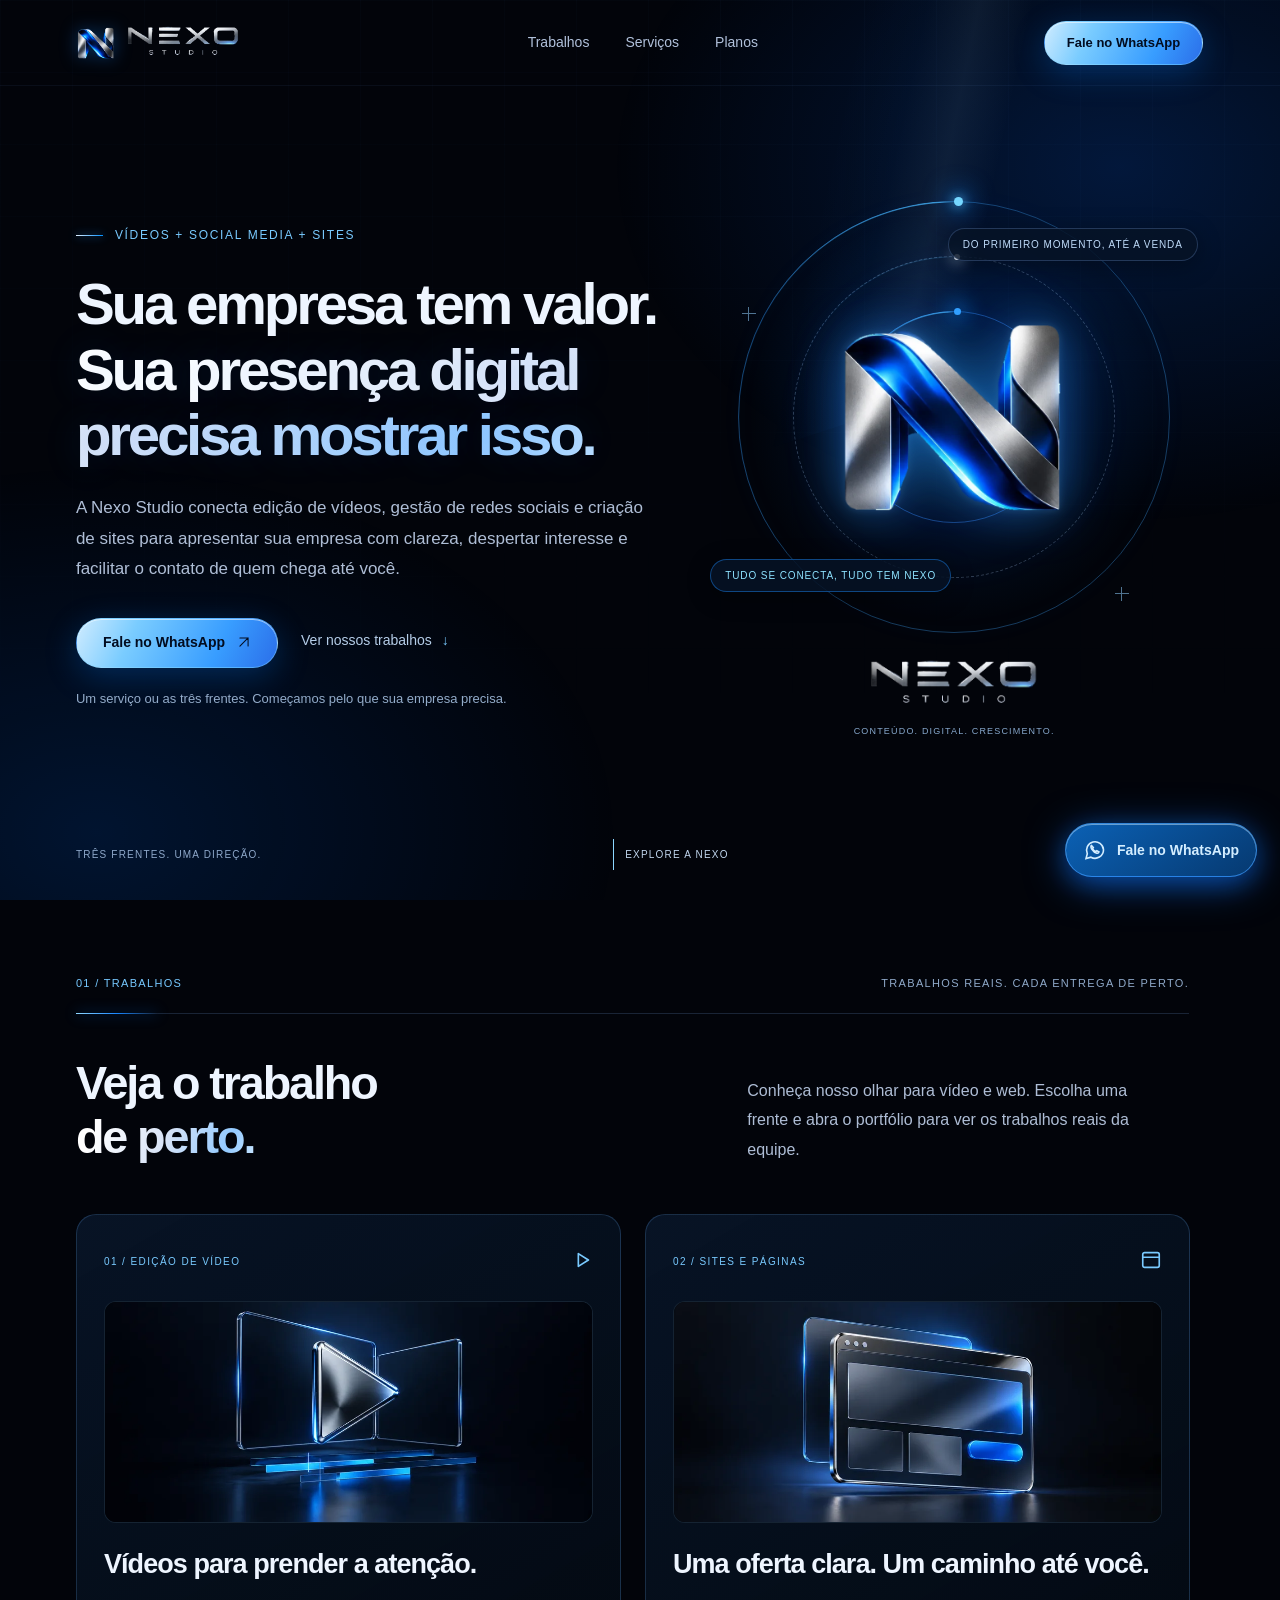
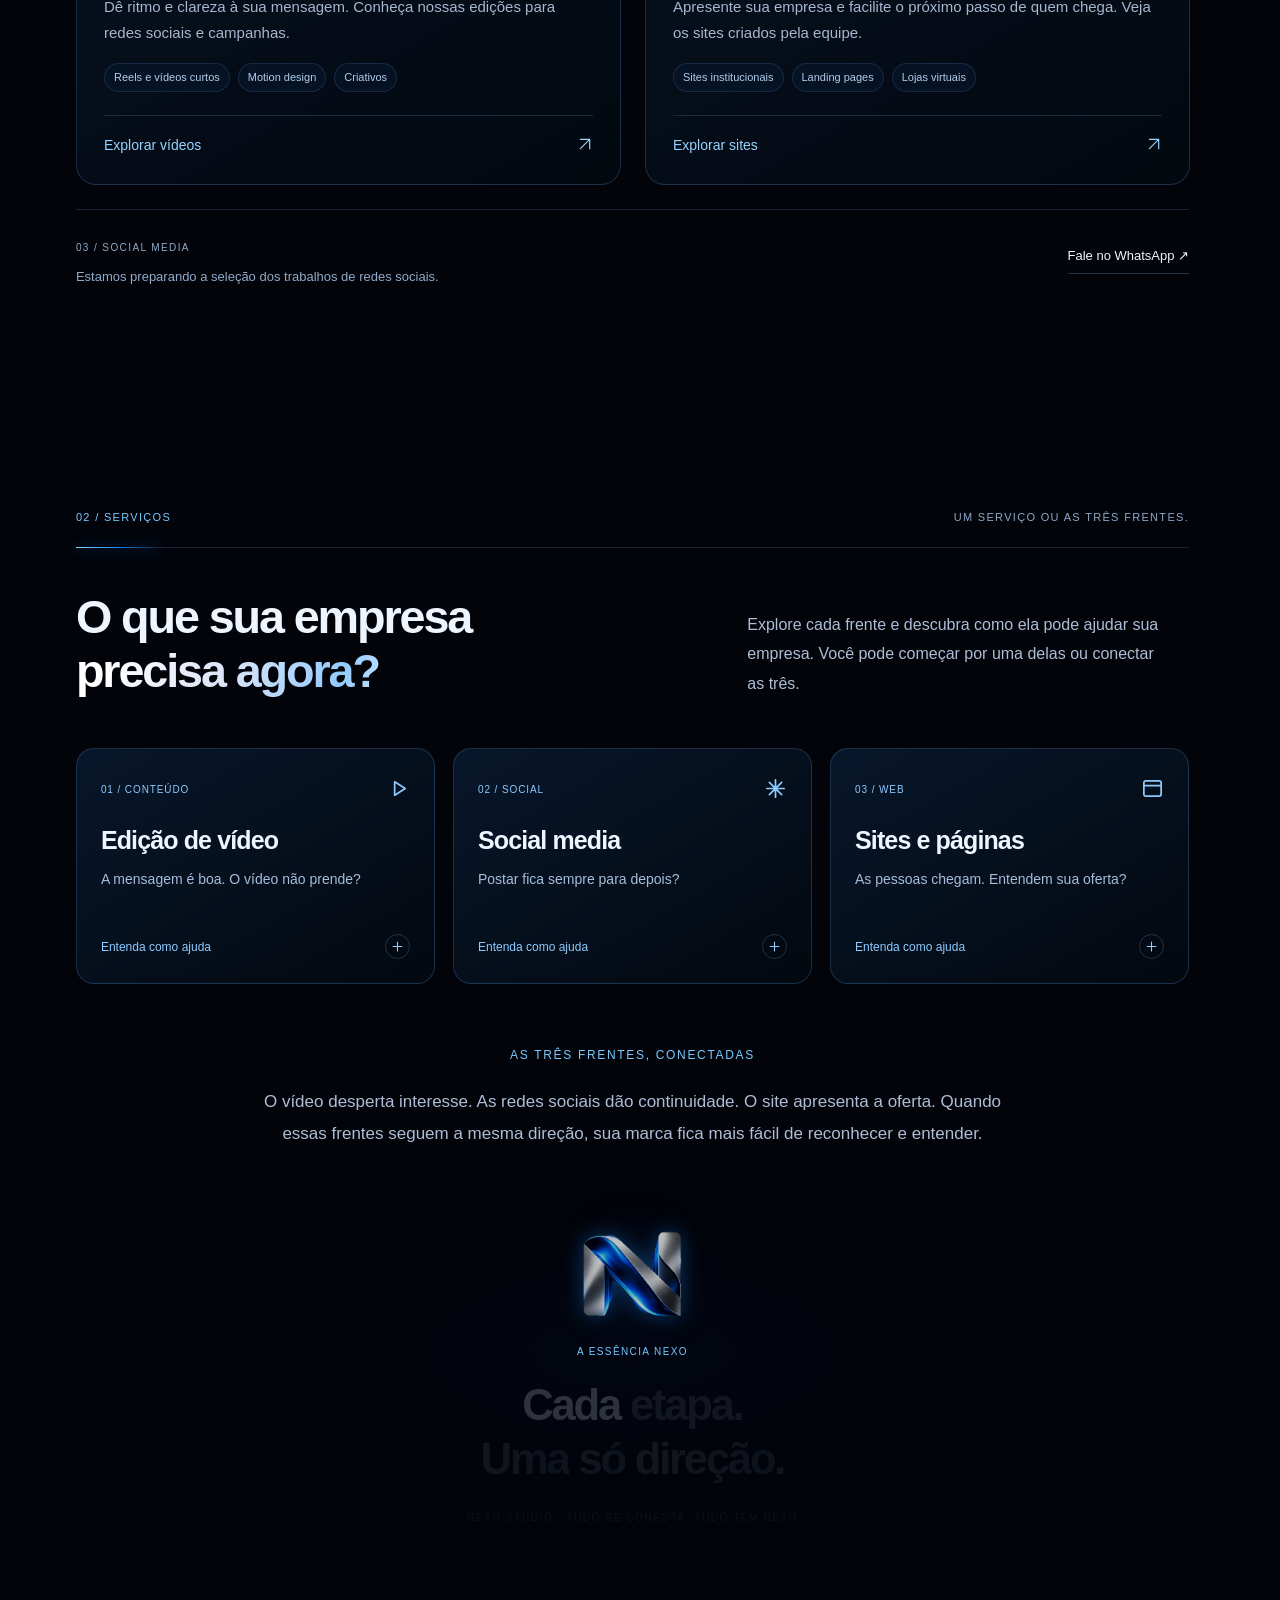
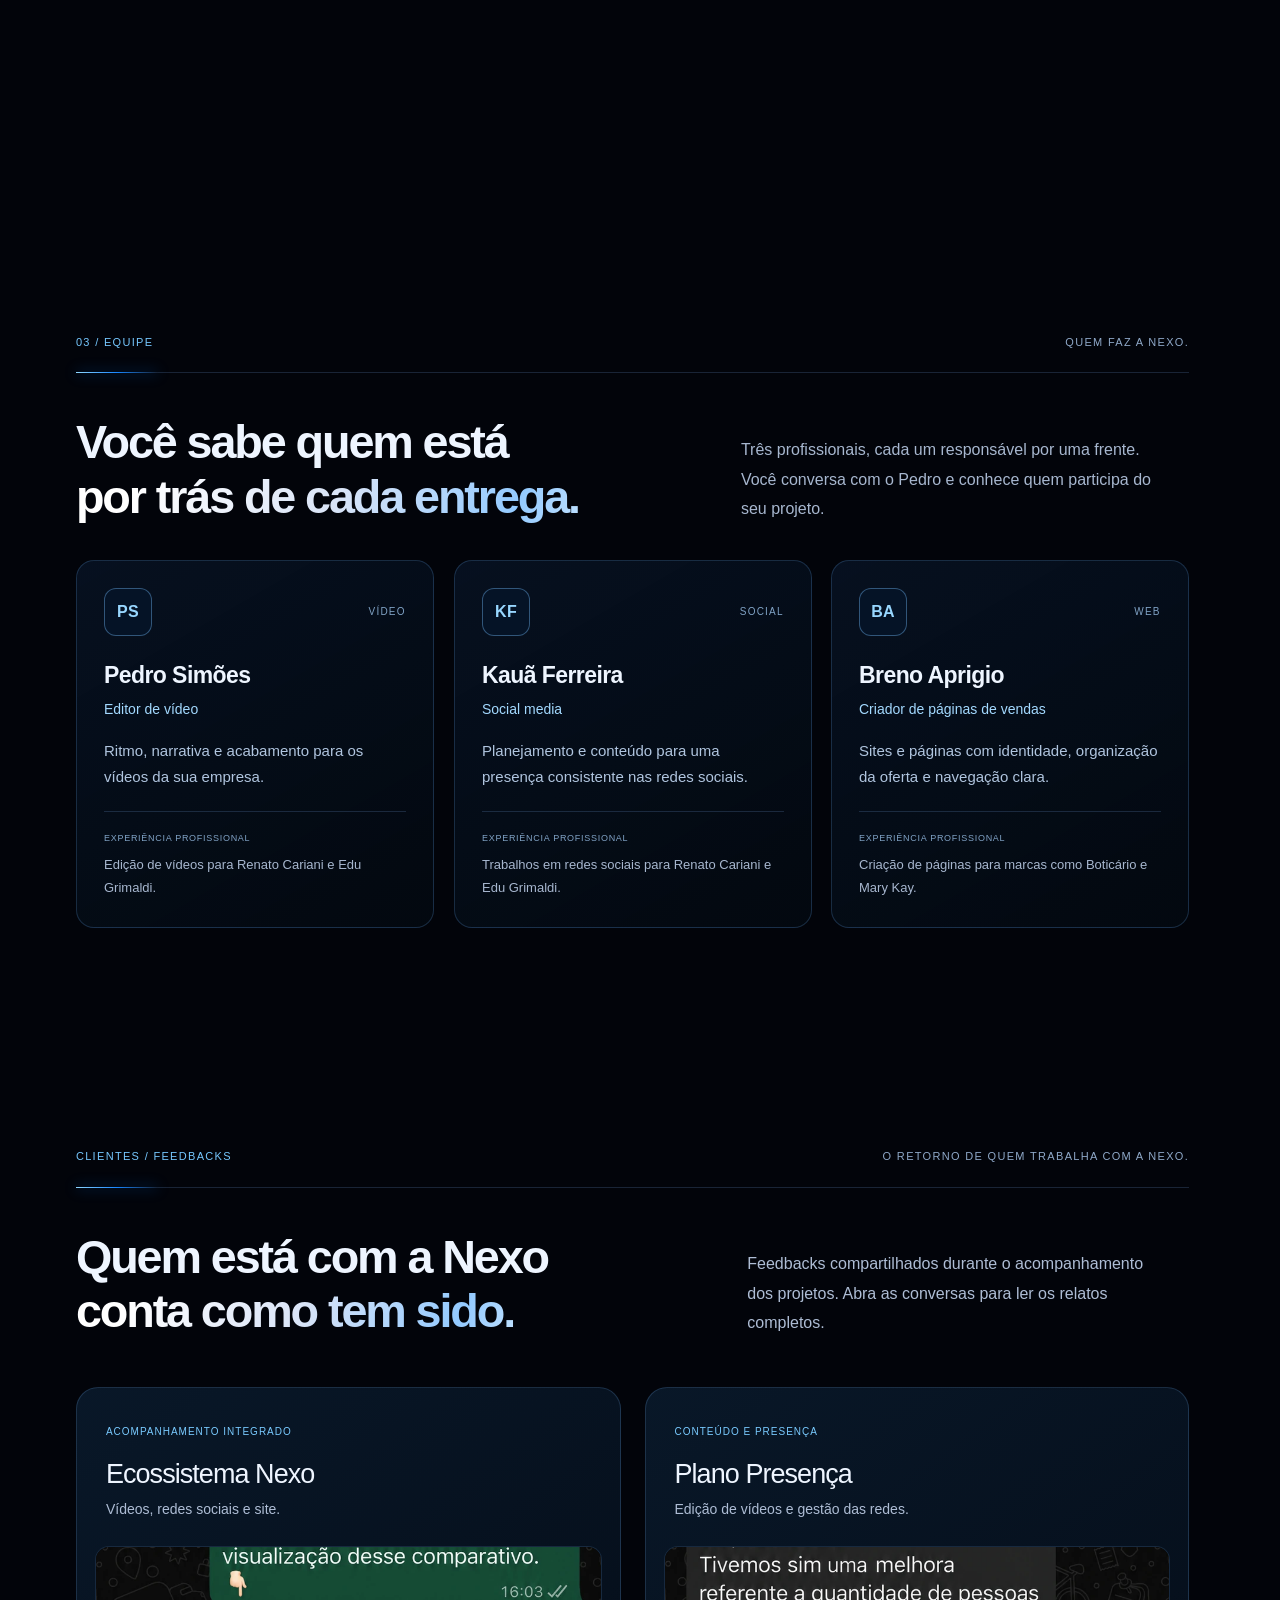
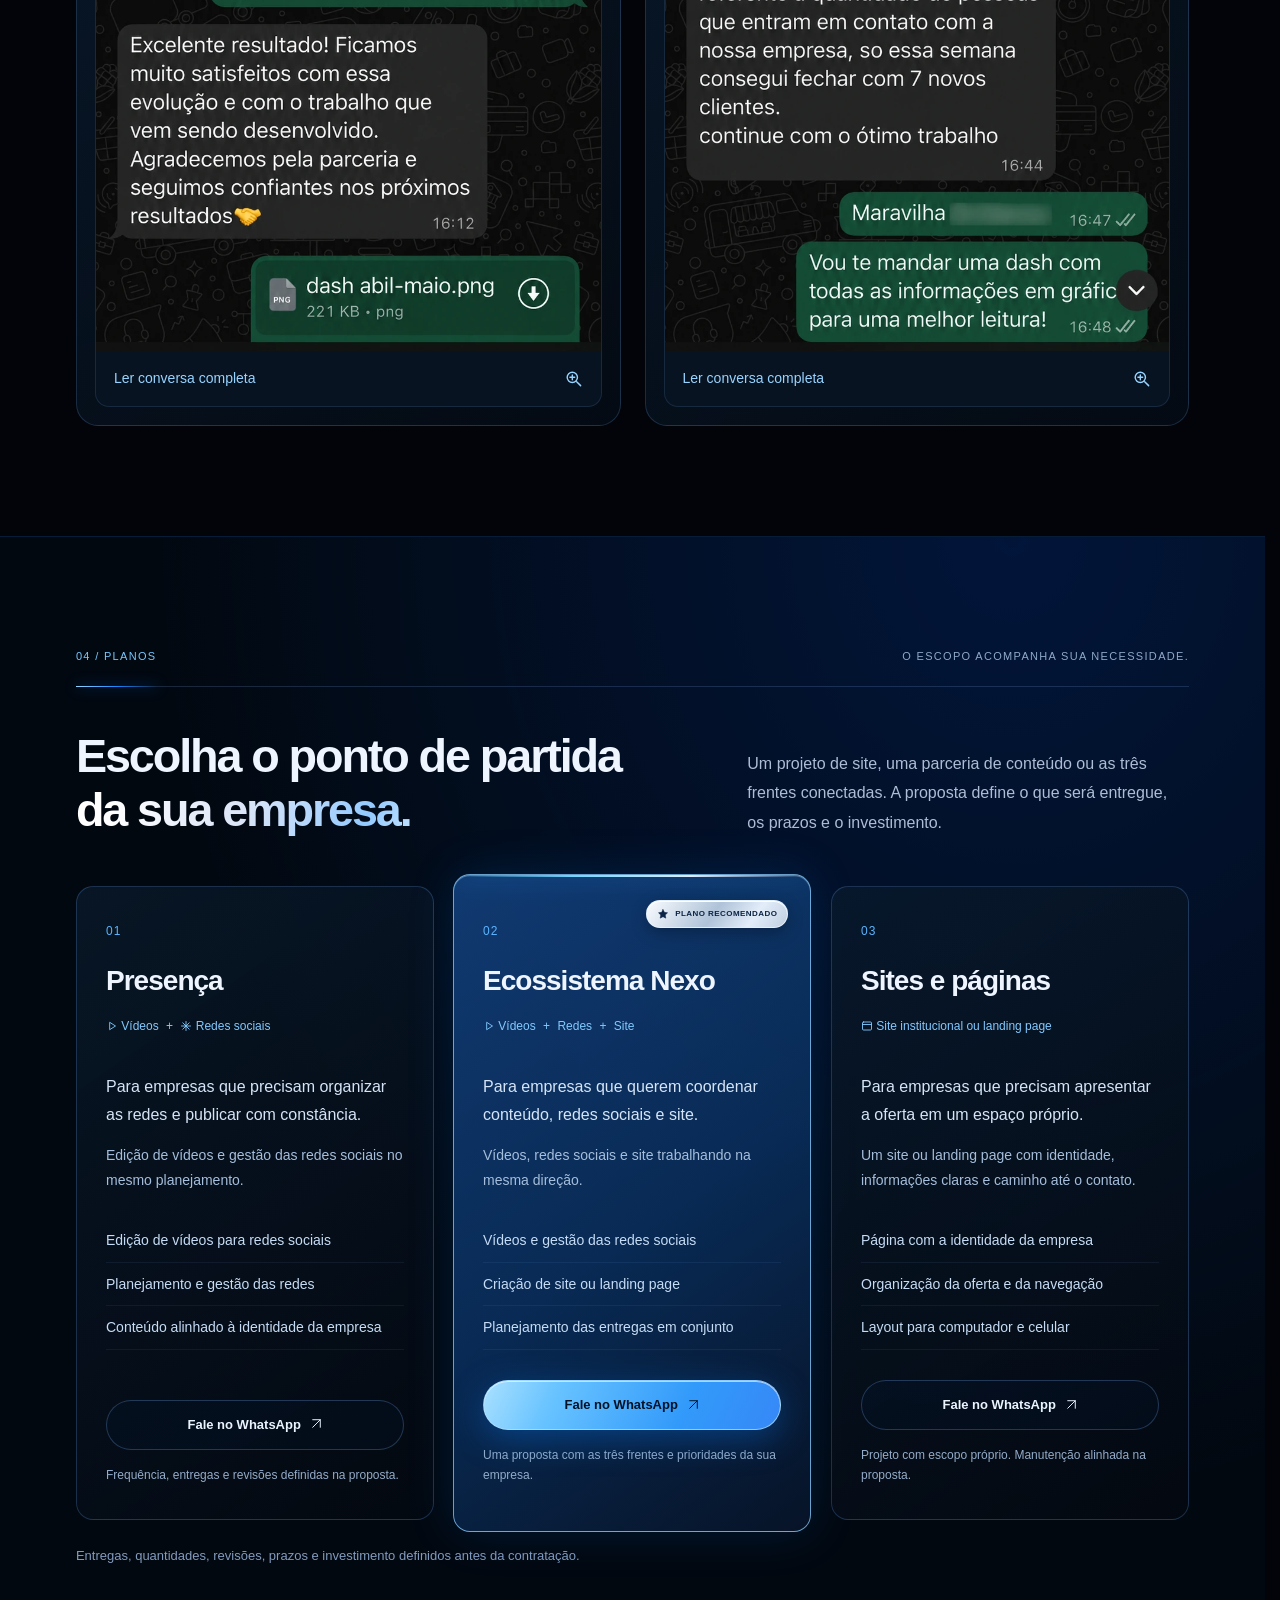
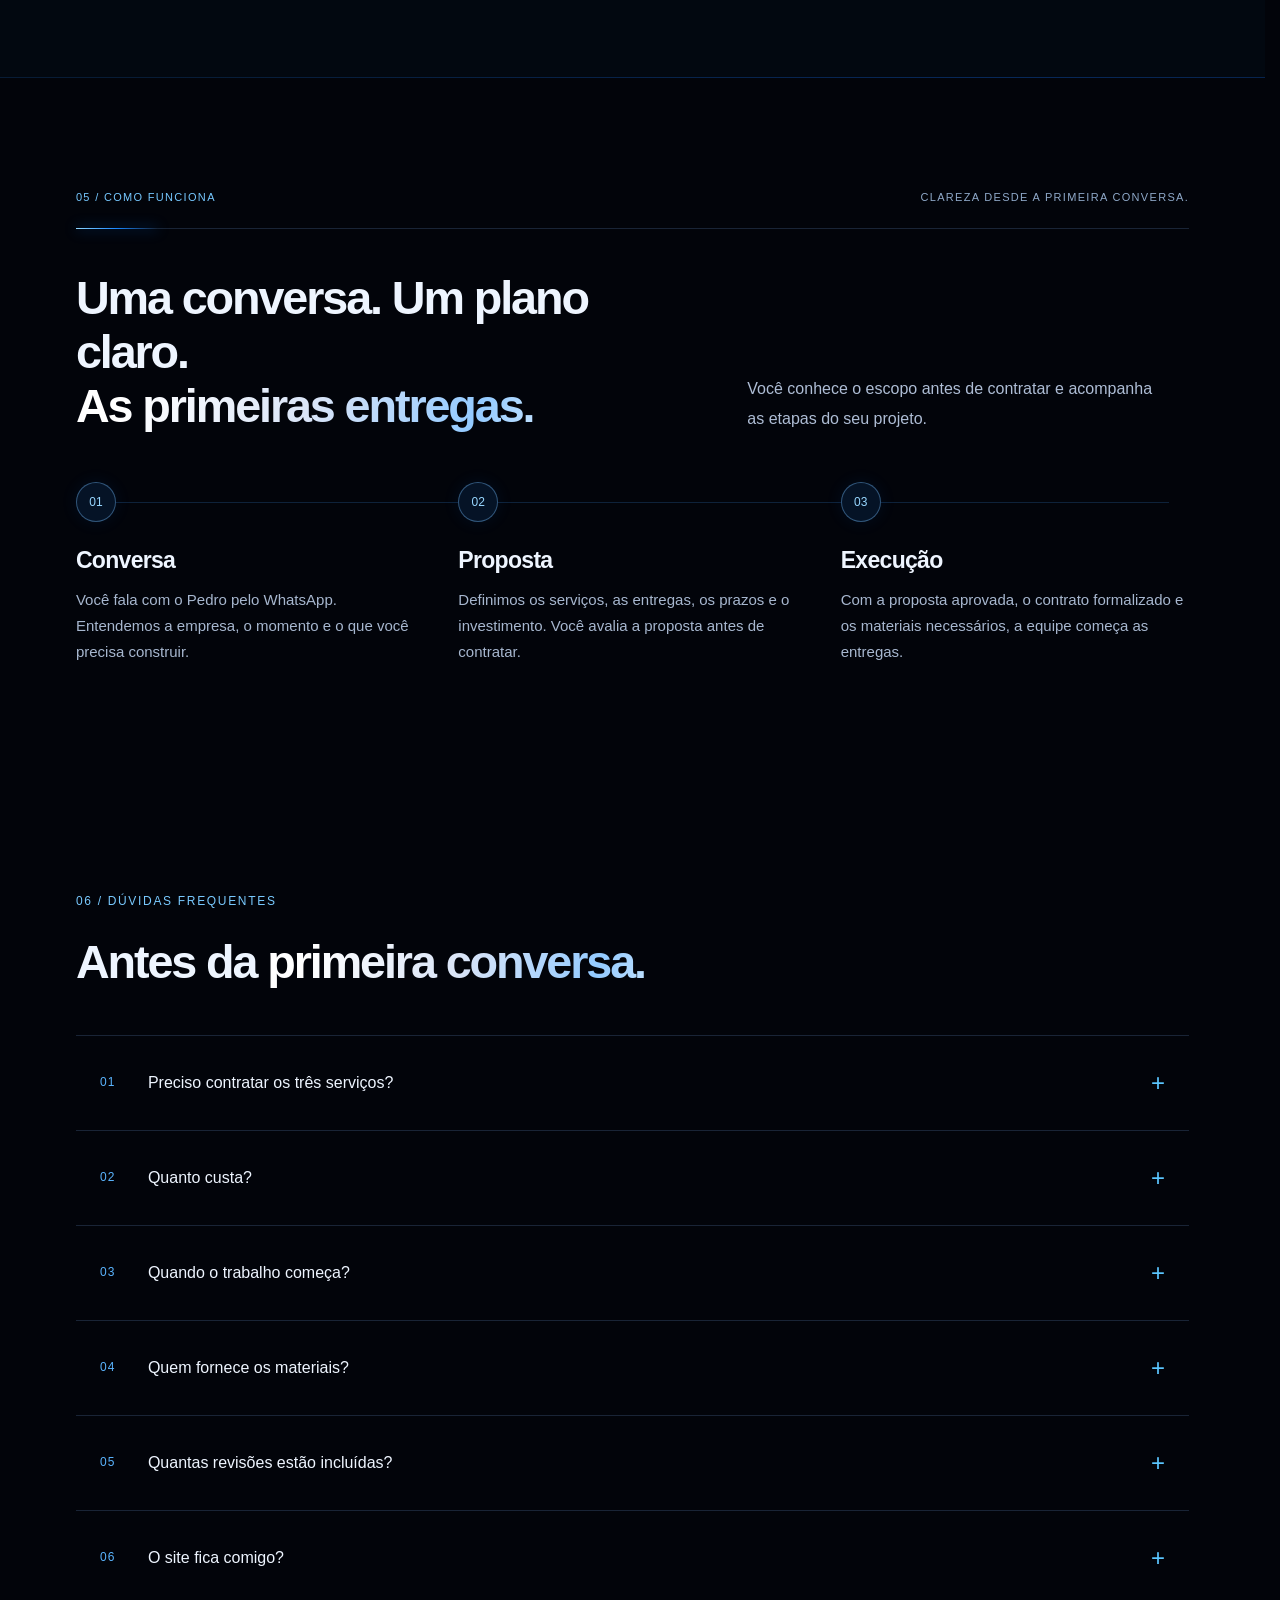
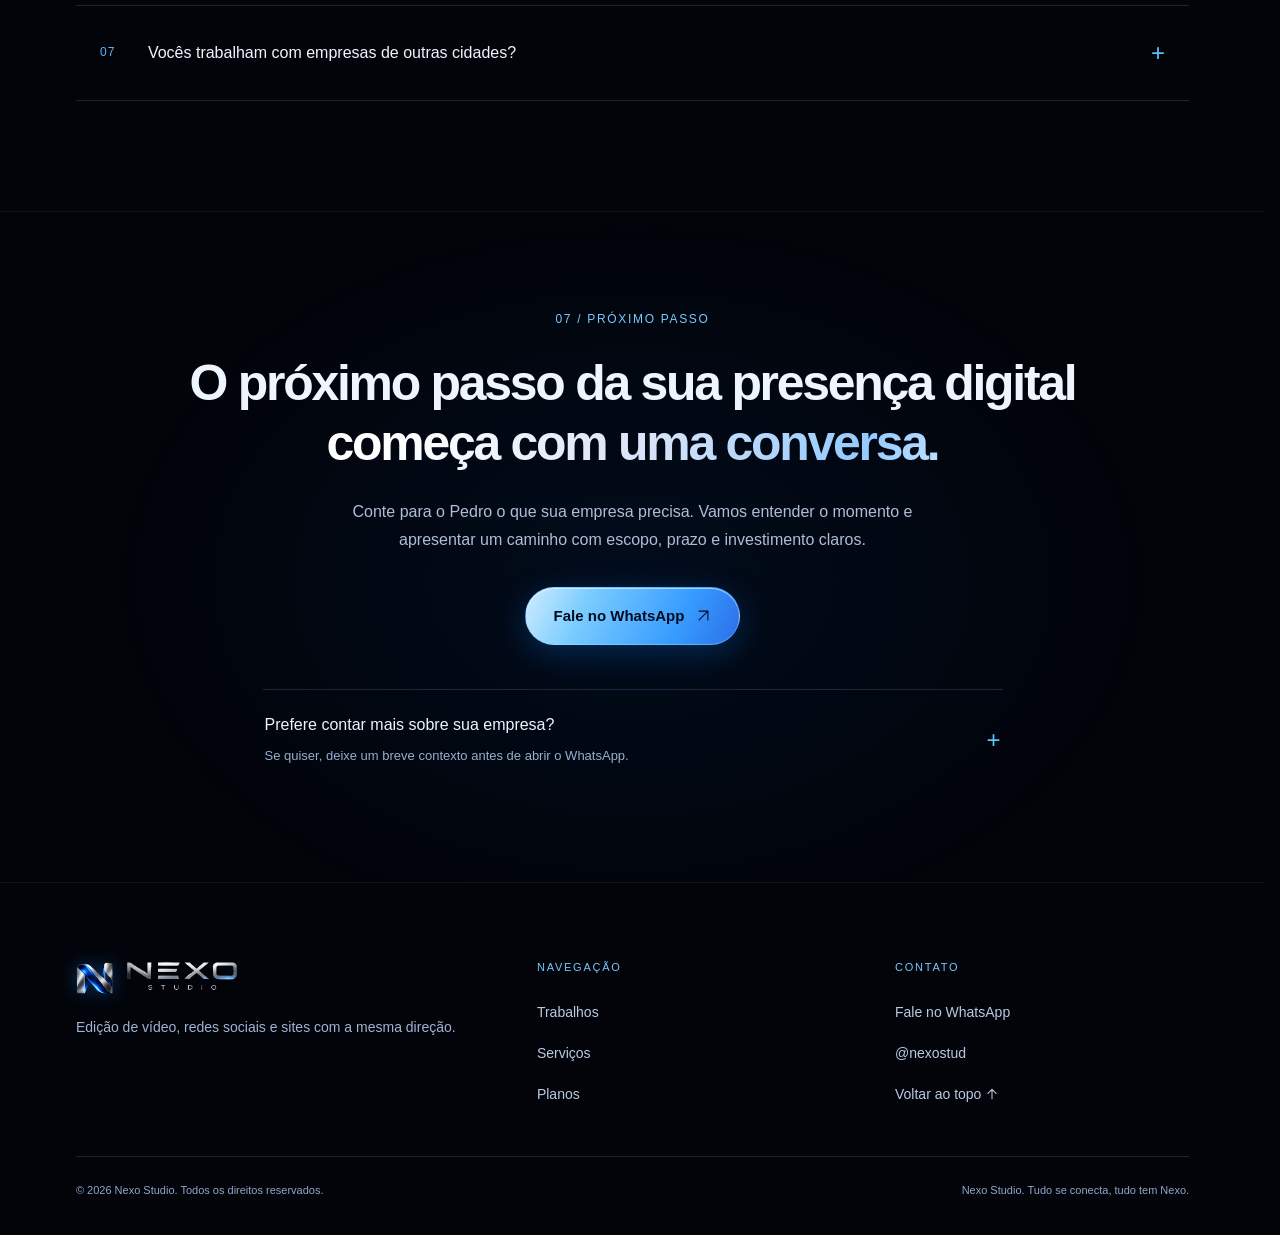
==== commit ccb0981a: "Add anonymized client feedback screenshots before plans" ====
--- a/index.html
+++ b/index.html
@@ -13,7 +13,7 @@
   <link rel="preload" as="image" href="assets/nexo-logo-clean.webp">
   <link rel="preload" as="font" href="assets/fonts/dm-sans-v17-latin.woff2" type="font/woff2" crossorigin>
   <link rel="preload" as="font" href="assets/fonts/manrope-v20-latin.woff2" type="font/woff2" crossorigin>
-  <link rel="stylesheet" href="styles.css?v=27">
+  <link rel="stylesheet" href="styles.css?v=28">
   <link rel="stylesheet" href="portfolio.css?v=10">
   <link rel="stylesheet" href="mobile-packages.css?v=2" media="(max-width:760px)">
   <script>
@@ -197,6 +197,27 @@
     </div>
   </section>
 
+  <section class="section wrap client-feedbacks" id="clientes" aria-labelledby="feedbacks-title">
+    <div class="section-label"><span>CLIENTES / FEEDBACKS</span><span>O RETORNO DE QUEM TRABALHA COM A NEXO.</span></div>
+    <div class="section-heading"><h2 id="feedbacks-title">Quem está com a Nexo<br><span class="metal">conta como tem sido.</span></h2><p>Feedbacks compartilhados durante o acompanhamento dos projetos. Abra as conversas para ler os relatos completos.</p></div>
+    <div class="feedback-grid">
+      <article class="feedback-card" aria-labelledby="feedback-ecossistema-title">
+        <div class="feedback-card-heading"><span class="eyebrow">ACOMPANHAMENTO INTEGRADO</span><h3 id="feedback-ecossistema-title">Ecossistema Nexo</h3><p>Vídeos, redes sociais e site.</p></div>
+        <a class="feedback-preview" href="assets/clientes/cliente-ecossistema-conversa-v1.webp" target="_blank" rel="noopener noreferrer" aria-label="Ler conversa completa de um cliente do Ecossistema Nexo; abre em uma nova aba">
+          <span class="feedback-image-frame"><img src="assets/clientes/cliente-ecossistema-conversa-v1.webp" width="853" height="1844" loading="lazy" decoding="async" alt="Conversa com identidade ocultada: cliente relata satisfação com a evolução e o trabalho desenvolvido pela Nexo."></span>
+          <span class="feedback-image-caption">Ler conversa completa <svg class="ui-icon" viewBox="0 0 24 24" aria-hidden="true"><circle cx="10.5" cy="10.5" r="6.5"/><path d="m16 16 5 5M7.5 10.5h6M10.5 7.5v6"/></svg></span>
+        </a>
+      </article>
+      <article class="feedback-card" aria-labelledby="feedback-presenca-title">
+        <div class="feedback-card-heading"><span class="eyebrow">CONTEÚDO E PRESENÇA</span><h3 id="feedback-presenca-title">Plano Presença</h3><p>Edição de vídeos e gestão das redes.</p></div>
+        <a class="feedback-preview" href="assets/clientes/cliente-presenca-conversa-v1.webp" target="_blank" rel="noopener noreferrer" aria-label="Ler conversa completa de um cliente do Plano Presença; abre em uma nova aba">
+          <span class="feedback-image-frame"><img src="assets/clientes/cliente-presenca-conversa-v1.webp" width="853" height="1844" loading="lazy" decoding="async" alt="Conversa com identidade ocultada: cliente relata melhora na procura por seus serviços e novos contratos no período acompanhado."></span>
+          <span class="feedback-image-caption">Ler conversa completa <svg class="ui-icon" viewBox="0 0 24 24" aria-hidden="true"><circle cx="10.5" cy="10.5" r="6.5"/><path d="m16 16 5 5M7.5 10.5h6M10.5 7.5v6"/></svg></span>
+        </a>
+      </article>
+    </div>
+  </section>
+
   <section class="section partnerships" id="parcerias" aria-labelledby="plans-title"><span id="pacotes" class="anchor-alias" aria-hidden="true"></span><div class="wrap">
     <div class="section-label"><span>04 / PLANOS</span><span>O ESCOPO ACOMPANHA SUA NECESSIDADE.</span></div>
     <div class="section-heading"><h2 id="plans-title">Escolha o ponto de partida<br><span class="metal">da sua empresa.</span></h2><p>Um projeto de site, uma parceria de conteúdo ou as três frentes conectadas. A proposta define o que será entregue, os prazos e o investimento.</p></div>
--- a/styles.css
+++ b/styles.css
@@ -989,3 +989,28 @@
 @media(prefers-reduced-motion:reduce) {
   .has-motion .lift-card.reveal,.portfolio-card-cta .ui-icon { transition:none }
 }
+
+/* Relatos: apenas imagens já anonimizadas; conversa completa em link nativo. */
+.feedback-grid { display:grid; grid-template-columns:repeat(2,minmax(0,1fr)); gap:24px }
+.feedback-card { min-width:0; overflow:hidden; border:1px solid #79b9fb30; border-radius:22px; background:linear-gradient(145deg,#0a1b2ddd,#040b15ed) }
+.feedback-card-heading { padding:28px 29px 24px }
+.feedback-card-heading .eyebrow { font-size:10px; letter-spacing:.1em }
+.feedback-card-heading h3 { margin:14px 0 8px; font:500 27px/1.2 Manrope,sans-serif; letter-spacing:-.035em }
+.feedback-card-heading p { color:#aebdd5; font-size:14px; line-height:1.7; margin:0 }
+.feedback-preview { display:block; margin:0 18px 18px; border-radius:14px; overflow:hidden; border:1px solid #79b9fb22; background:#081322; transition:border-color .25s }
+.feedback-image-frame { display:block; aspect-ratio:5/4; overflow:hidden; background:#0b0f12 }
+.feedback-image-frame img { display:block; width:100%; height:100%; object-fit:cover; object-position:center 86% }
+.feedback-image-caption { display:flex; align-items:center; justify-content:space-between; gap:16px; padding:17px 18px; color:#96d4ff; font-size:14px; font-weight:500; line-height:1.5 }
+.feedback-image-caption .ui-icon { flex-shrink:0; font-size:19px }
+.feedback-preview:hover,.feedback-preview:focus-visible { border-color:#9ad9ff }
+.feedback-preview:focus-visible { outline-offset:4px }
+@media(max-width:760px) {
+  .feedback-grid { grid-template-columns:1fr; gap:22px }
+  .feedback-card-heading { padding:24px 23px 21px }
+  .feedback-card-heading h3 { font-size:25px }
+  .feedback-preview { margin:0 12px 12px }
+  .feedback-image-frame { aspect-ratio:4/5; max-height:560px }
+  .feedback-image-frame img { object-position:center 80% }
+  .feedback-image-caption { min-height:48px; padding:14px 16px }
+}
+@media(prefers-reduced-motion:reduce) { .feedback-preview { transition:none } }
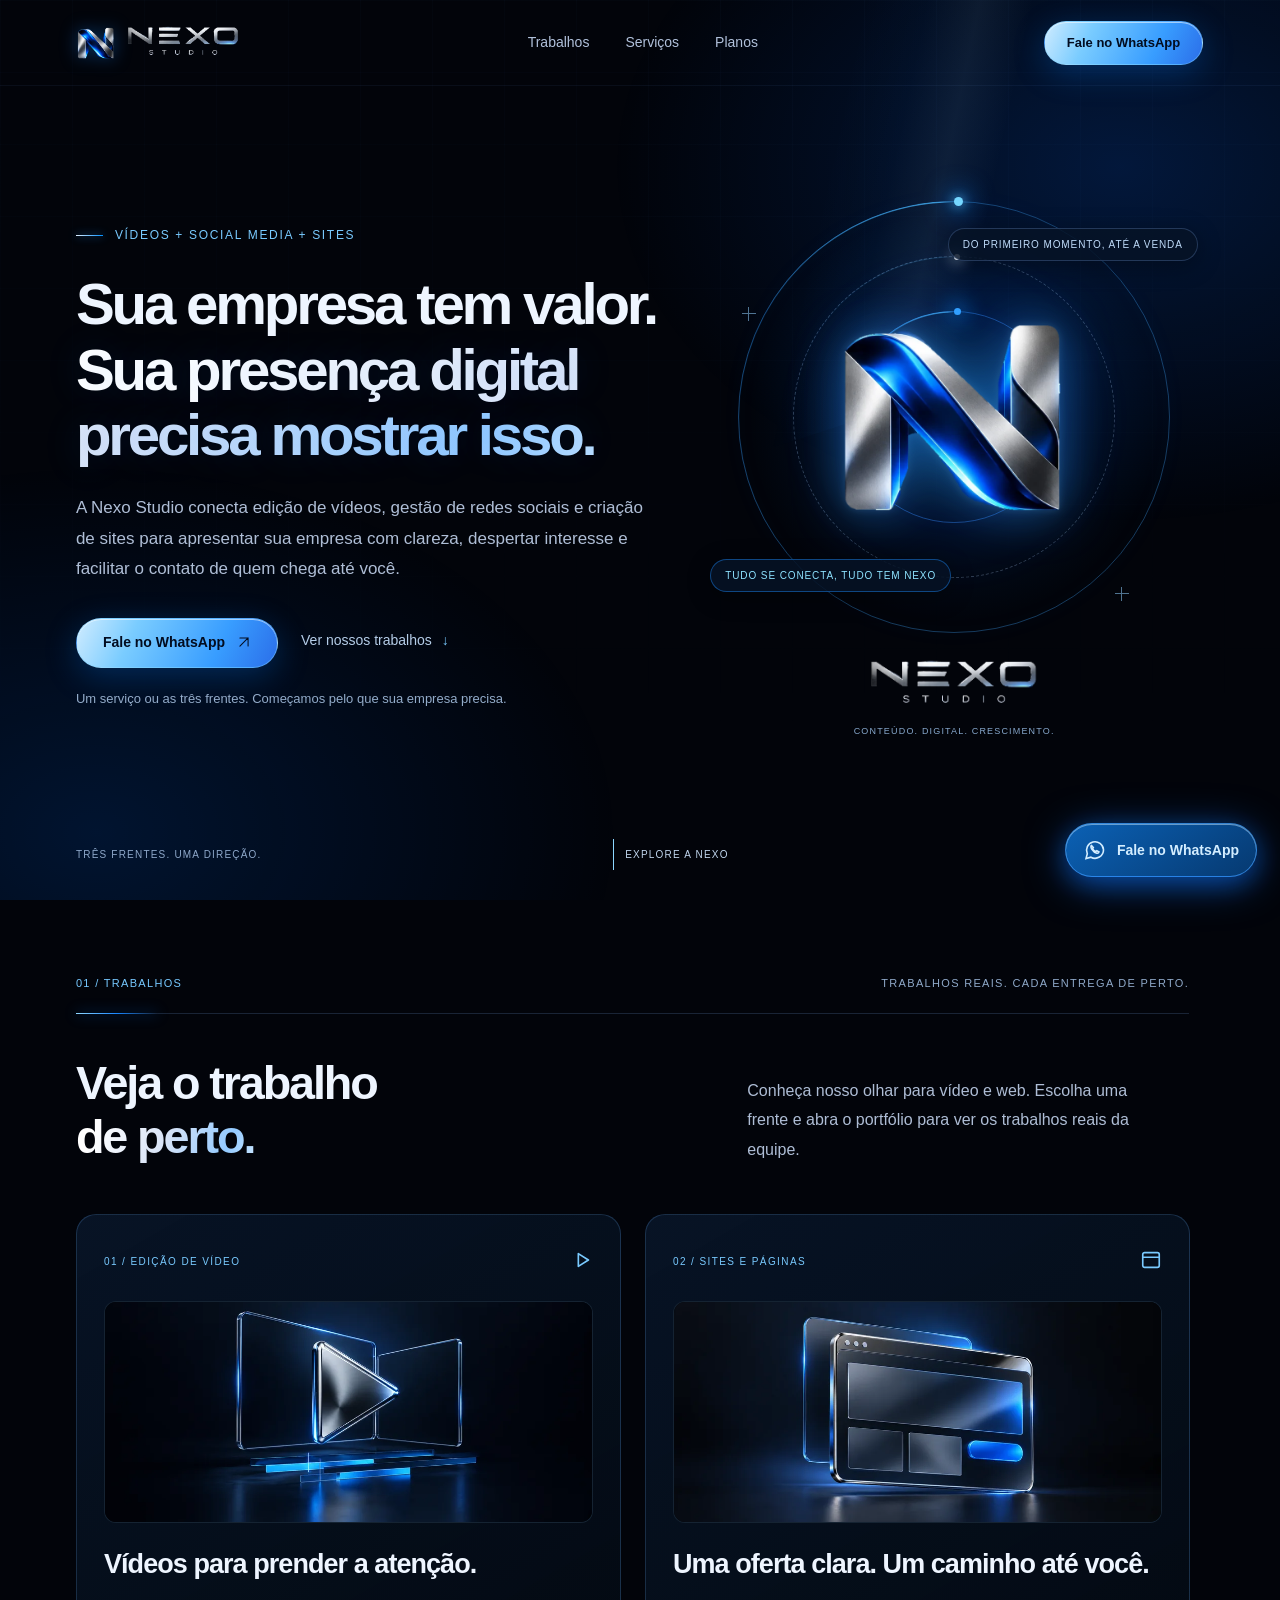
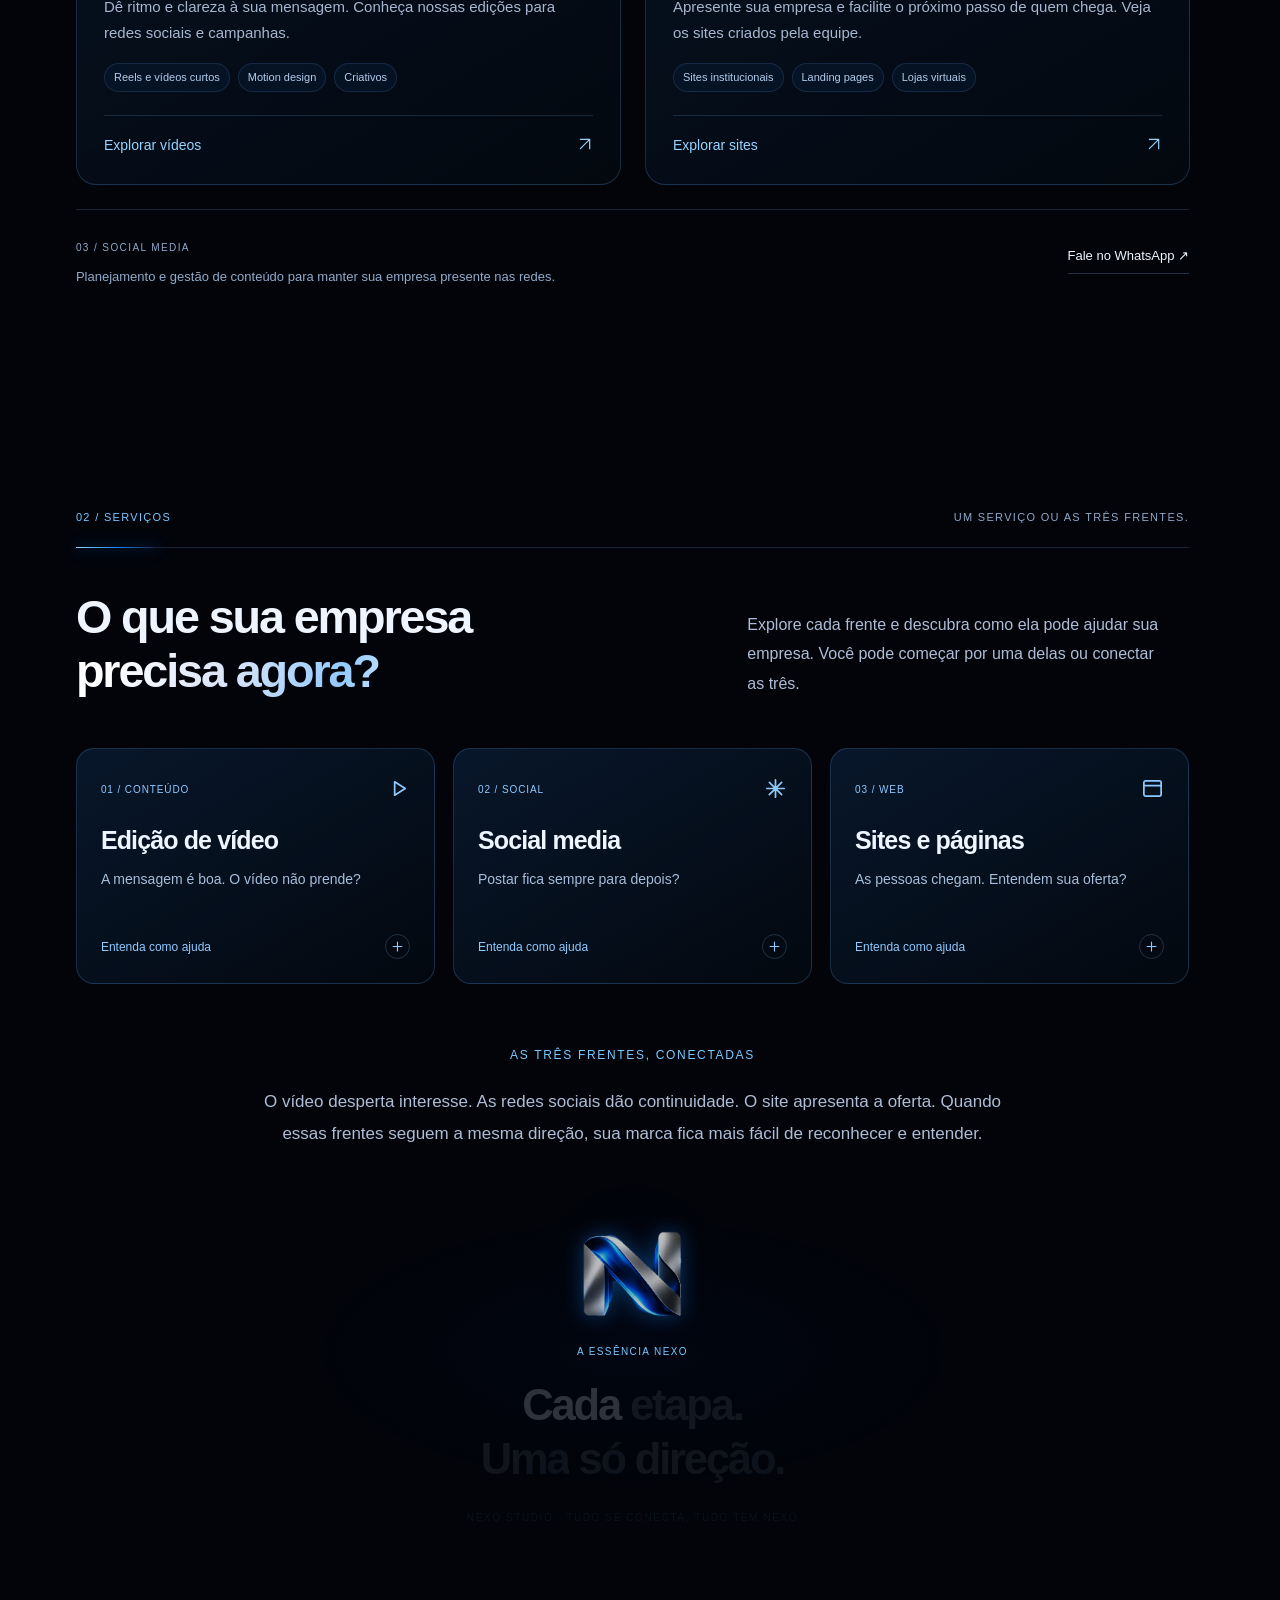
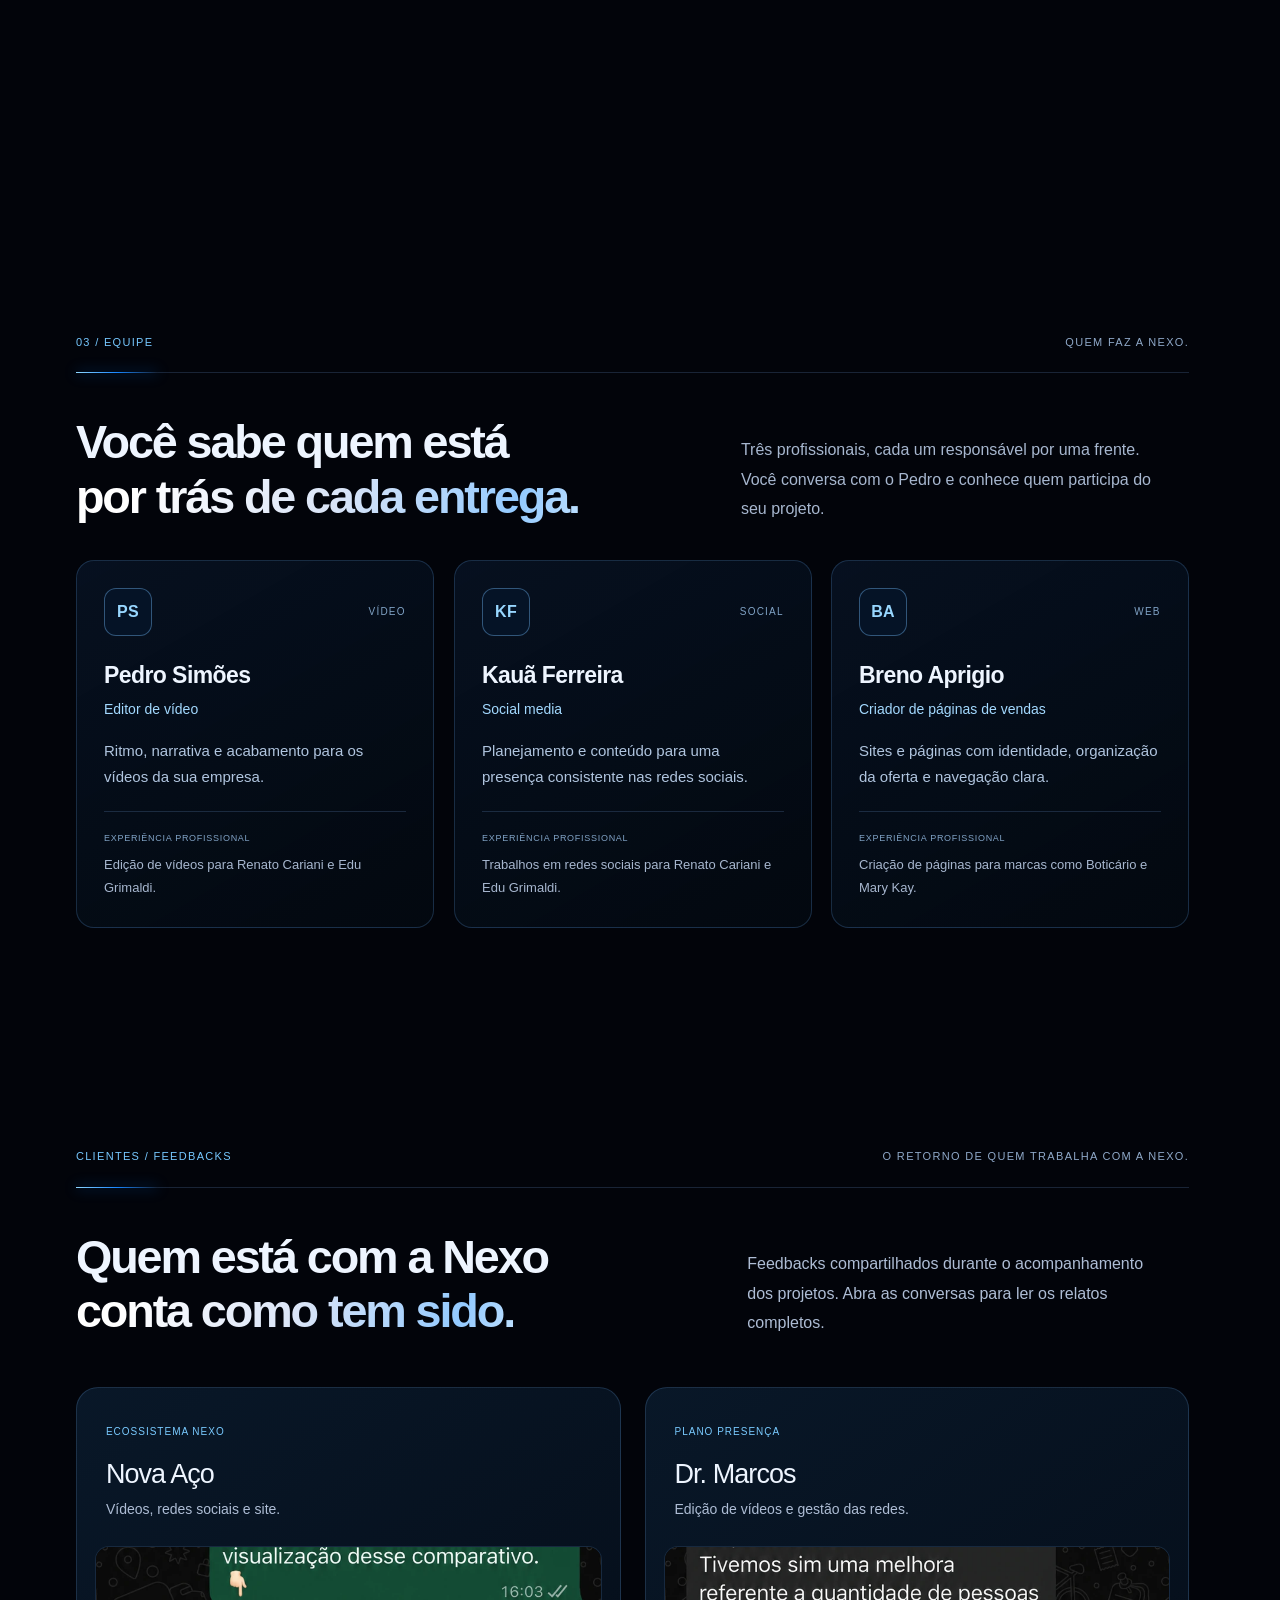
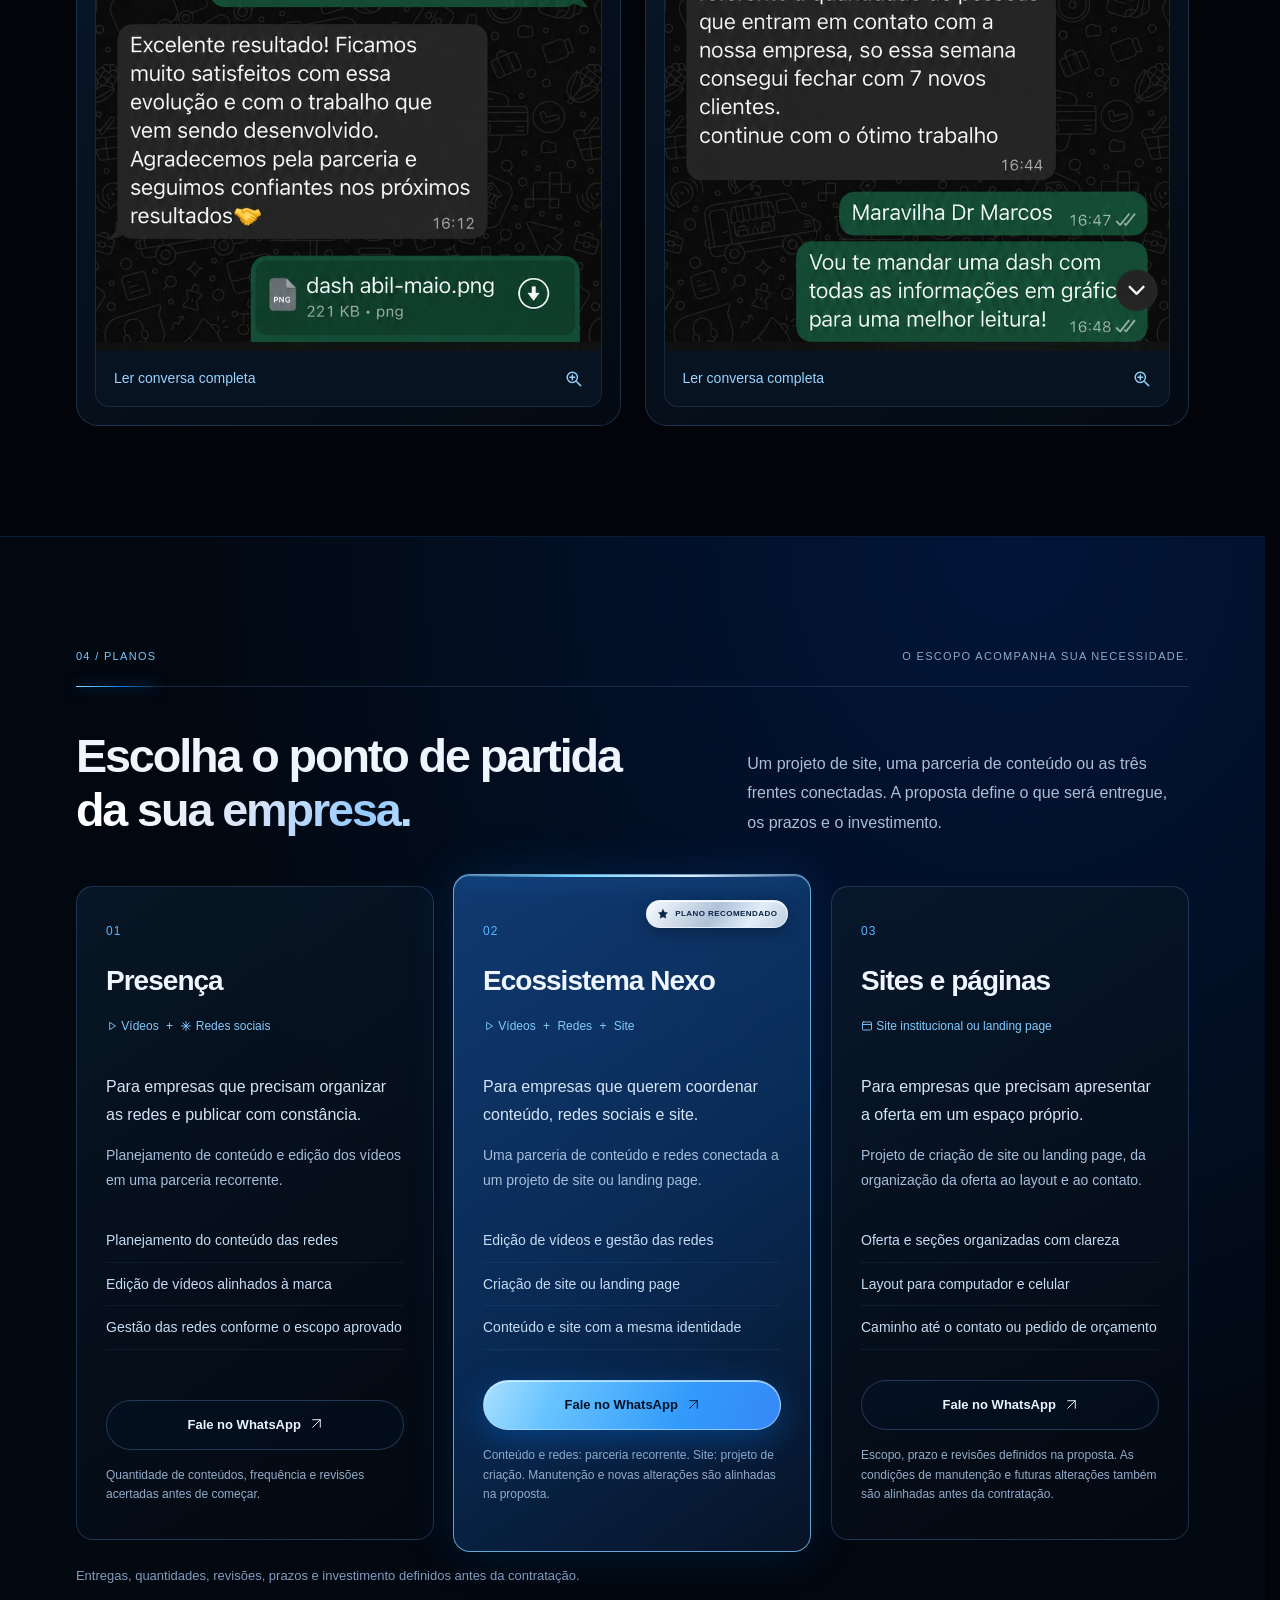
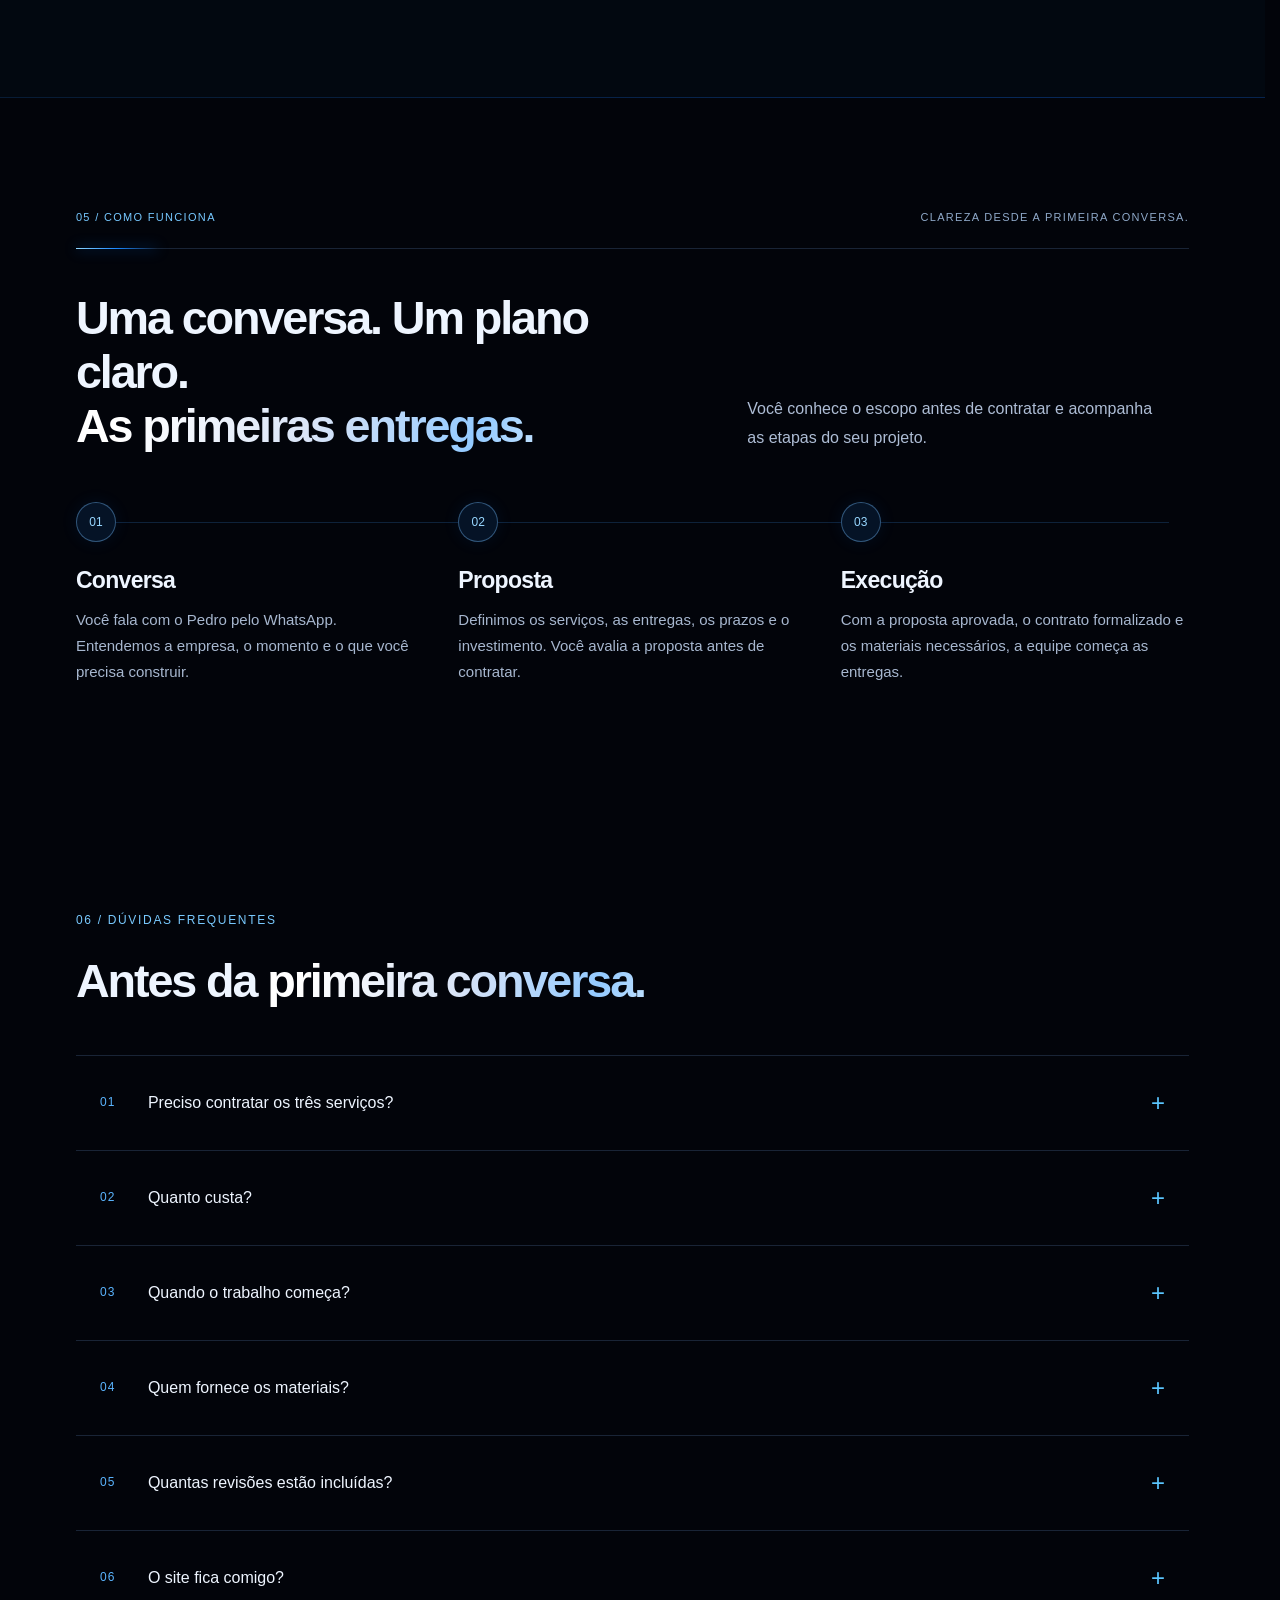
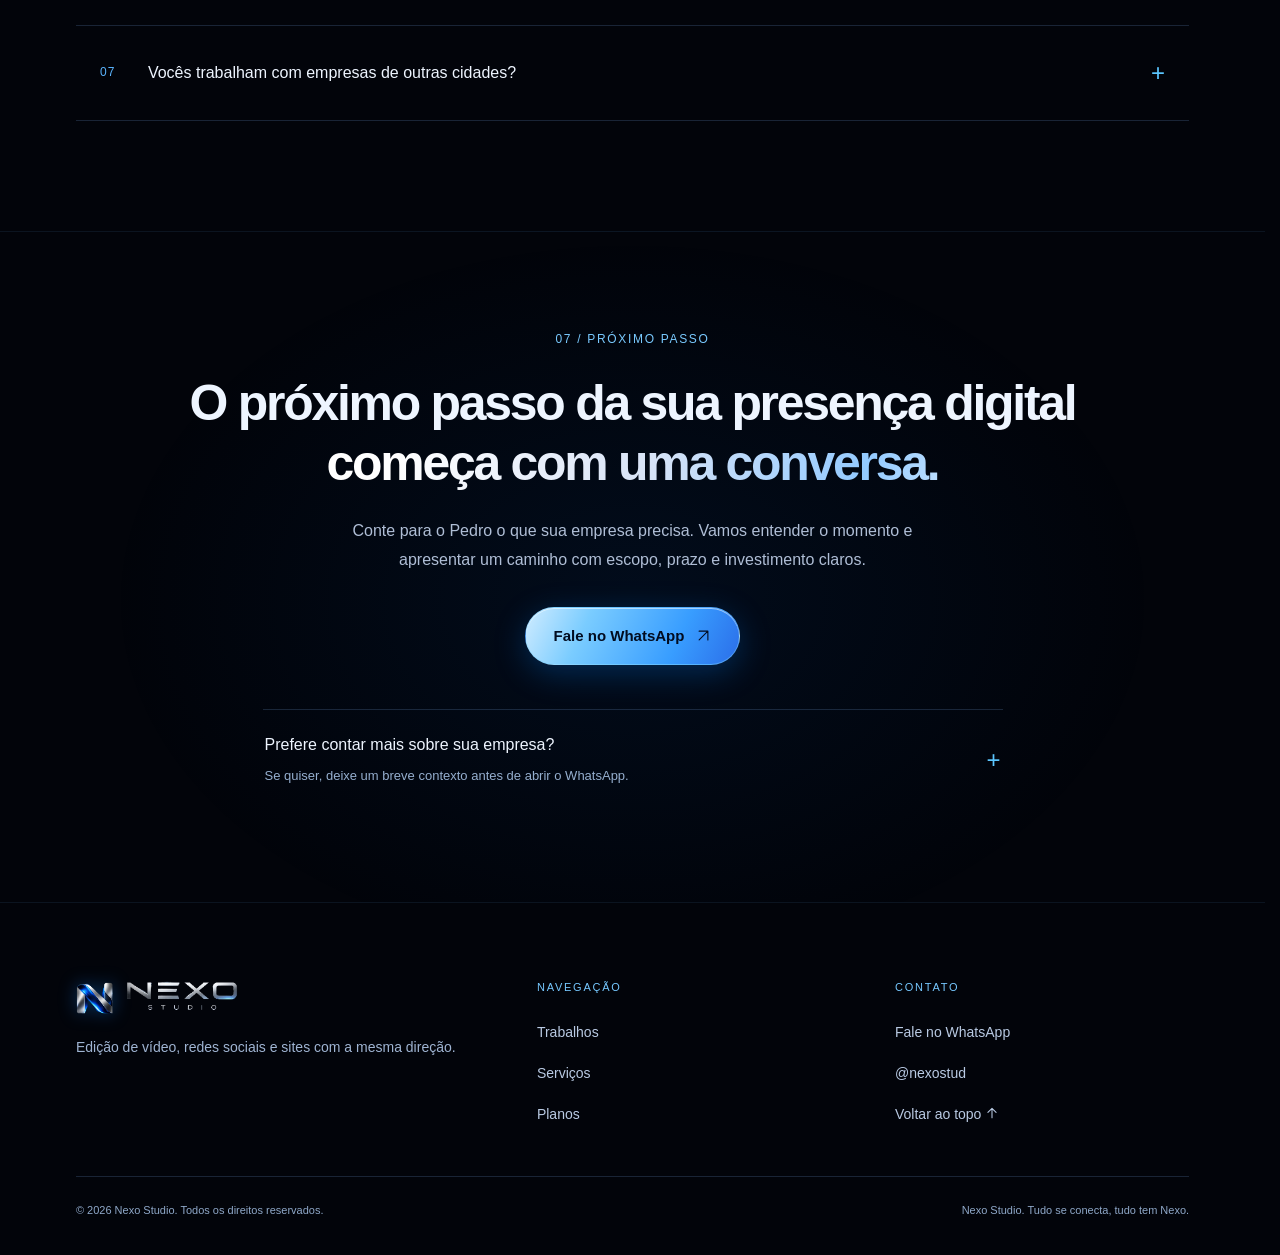
==== commit 393a36f4: "Clarify plan scope and project context, restore client names, prepare GA4 measurement" ====
--- a/index.html
+++ b/index.html
@@ -58,9 +58,11 @@
   </script>
   <script defer src="script.js?v=23"></script>
   <script defer src="mobile-packages.js?v=2"></script>
-  <script defer src="portfolio-data.js?v=10"></script>
+  <script defer src="portfolio-data.js?v=11"></script>
   <script defer src="portfolio-player.js?v=2"></script>
-  <script defer src="portfolio.js?v=12"></script>
+  <script defer src="portfolio.js?v=13"></script>
+  <script defer src="analytics-config.js?v=1"></script>
+  <script defer src="analytics.js?v=1"></script>
   <noscript><style>.portfolio-entry{display:none!important}</style></noscript>
   <noscript><style>#brief,.optional-brief,.menu,.effects-toggle{display:none!important}.manifesto{height:auto}.manifesto-stage{position:relative}@media(max-width:900px){.header{height:auto;flex-wrap:wrap;padding-block:20px}.header nav{display:flex;position:static;flex-basis:100%;padding:0;flex-direction:row;flex-wrap:wrap;gap:16px}}</style></noscript>
 </head>
@@ -124,7 +126,7 @@
         <span class="portfolio-card-cta" aria-hidden="true">Explorar sites <span><svg class="ui-icon" viewBox="0 0 24 24" aria-hidden="true"><path d="M5 19 19 5M5 5h14v14"/></svg></span></span>
       </a>
     </div>
-    <div class="portfolio-social-note"><div><span class="eyebrow">03 / SOCIAL MEDIA</span><p>Estamos preparando a seleção dos trabalhos de redes sociais.</p></div><a class="text-link service-contact" href="https://wa.me/5511933596263?text=Oi%2C%20Pedro%21%20Conheci%20a%20Nexo%20Studio%20e%20me%20interessei%20pela%20gest%C3%A3o%20de%20redes%20sociais.%20Quero%20conversar%20sobre%20o%20conte%C3%BAdo%20e%20a%20presen%C3%A7a%20digital%20da%20minha%20empresa." target="_blank" rel="noopener noreferrer">Fale no WhatsApp <span aria-hidden="true">↗</span></a></div>
+    <div class="portfolio-social-note"><div><span class="eyebrow">03 / SOCIAL MEDIA</span><p>Planejamento e gestão de conteúdo para manter sua empresa presente nas redes.</p></div><a class="text-link service-contact" href="https://wa.me/5511933596263?text=Oi%2C%20Pedro%21%20Conheci%20a%20Nexo%20Studio%20e%20me%20interessei%20pela%20gest%C3%A3o%20de%20redes%20sociais.%20Quero%20conversar%20sobre%20o%20conte%C3%BAdo%20e%20a%20presen%C3%A7a%20digital%20da%20minha%20empresa." target="_blank" rel="noopener noreferrer">Fale no WhatsApp <span aria-hidden="true">↗</span></a></div>
     <noscript><p class="portfolio-fallback">Conheça os sites publicados: <a href="https://novaacoarmado.com.br/" target="_blank" rel="noopener noreferrer">Site para construção civil</a> e <a href="https://herscosmeticos.com.br/" target="_blank" rel="noopener noreferrer">Loja virtual de perfumaria</a>. Para conhecer os vídeos, <a href="https://wa.me/5511933596263?text=Oi%2C%20Pedro%21%20Conheci%20as%20edi%C3%A7%C3%B5es%20da%20Nexo%20Studio%20e%20gostaria%20de%20conversar%20sobre%20v%C3%ADdeos%20para%20minha%20empresa.%20Podemos%20entender%20os%20formatos%20e%20as%20entregas%3F" target="_blank" rel="noopener noreferrer">fale no WhatsApp</a>.</p></noscript>
   </section>
 
@@ -202,16 +204,16 @@
     <div class="section-heading"><h2 id="feedbacks-title">Quem está com a Nexo<br><span class="metal">conta como tem sido.</span></h2><p>Feedbacks compartilhados durante o acompanhamento dos projetos. Abra as conversas para ler os relatos completos.</p></div>
     <div class="feedback-grid">
       <article class="feedback-card" aria-labelledby="feedback-ecossistema-title">
-        <div class="feedback-card-heading"><span class="eyebrow">ACOMPANHAMENTO INTEGRADO</span><h3 id="feedback-ecossistema-title">Ecossistema Nexo</h3><p>Vídeos, redes sociais e site.</p></div>
-        <a class="feedback-preview" href="assets/clientes/cliente-ecossistema-conversa-v1.webp" target="_blank" rel="noopener noreferrer" aria-label="Ler conversa completa de um cliente do Ecossistema Nexo; abre em uma nova aba">
-          <span class="feedback-image-frame"><img src="assets/clientes/cliente-ecossistema-conversa-v1.webp" width="853" height="1844" loading="lazy" decoding="async" alt="Conversa com identidade ocultada: cliente relata satisfação com a evolução e o trabalho desenvolvido pela Nexo."></span>
+        <div class="feedback-card-heading"><span class="eyebrow">ECOSSISTEMA NEXO</span><h3 id="feedback-ecossistema-title">Nova Aço</h3><p>Vídeos, redes sociais e site.</p></div>
+        <a class="feedback-preview" href="assets/clientes/cliente-ecossistema-conversa-v2.webp" target="_blank" rel="noopener noreferrer" aria-label="Ler conversa completa da Nova Aço; abre em uma nova aba">
+          <span class="feedback-image-frame"><img src="assets/clientes/cliente-ecossistema-conversa-v2.webp" width="853" height="1844" loading="lazy" decoding="async" alt="Feedback da Nova Aço: satisfação com a evolução e o trabalho desenvolvido pela Nexo."></span>
           <span class="feedback-image-caption">Ler conversa completa <svg class="ui-icon" viewBox="0 0 24 24" aria-hidden="true"><circle cx="10.5" cy="10.5" r="6.5"/><path d="m16 16 5 5M7.5 10.5h6M10.5 7.5v6"/></svg></span>
         </a>
       </article>
       <article class="feedback-card" aria-labelledby="feedback-presenca-title">
-        <div class="feedback-card-heading"><span class="eyebrow">CONTEÚDO E PRESENÇA</span><h3 id="feedback-presenca-title">Plano Presença</h3><p>Edição de vídeos e gestão das redes.</p></div>
-        <a class="feedback-preview" href="assets/clientes/cliente-presenca-conversa-v1.webp" target="_blank" rel="noopener noreferrer" aria-label="Ler conversa completa de um cliente do Plano Presença; abre em uma nova aba">
-          <span class="feedback-image-frame"><img src="assets/clientes/cliente-presenca-conversa-v1.webp" width="853" height="1844" loading="lazy" decoding="async" alt="Conversa com identidade ocultada: cliente relata melhora na procura por seus serviços e novos contratos no período acompanhado."></span>
+        <div class="feedback-card-heading"><span class="eyebrow">PLANO PRESENÇA</span><h3 id="feedback-presenca-title">Dr. Marcos</h3><p>Edição de vídeos e gestão das redes.</p></div>
+        <a class="feedback-preview" href="assets/clientes/cliente-presenca-conversa-v2.webp" target="_blank" rel="noopener noreferrer" aria-label="Ler conversa completa do Dr. Marcos; abre em uma nova aba">
+          <span class="feedback-image-frame"><img src="assets/clientes/cliente-presenca-conversa-v2.webp" width="853" height="1844" loading="lazy" decoding="async" alt="Feedback do Dr. Marcos: melhora na procura por seus serviços e novos contratos no período acompanhado."></span>
           <span class="feedback-image-caption">Ler conversa completa <svg class="ui-icon" viewBox="0 0 24 24" aria-hidden="true"><circle cx="10.5" cy="10.5" r="6.5"/><path d="m16 16 5 5M7.5 10.5h6M10.5 7.5v6"/></svg></span>
         </a>
       </article>
@@ -222,9 +224,9 @@
     <div class="section-label"><span>04 / PLANOS</span><span>O ESCOPO ACOMPANHA SUA NECESSIDADE.</span></div>
     <div class="section-heading"><h2 id="plans-title">Escolha o ponto de partida<br><span class="metal">da sua empresa.</span></h2><p>Um projeto de site, uma parceria de conteúdo ou as três frentes conectadas. A proposta define o que será entregue, os prazos e o investimento.</p></div>
     <div class="package-grid">
-      <article><span class="package-no" aria-hidden="true">01</span><h3>Presença</h3><p class="package-fronts"><svg class="ui-icon" viewBox="0 0 24 24" aria-hidden="true"><path d="m8 5 11 7-11 7Z"/></svg> Vídeos <span class="package-plus">+</span> <svg class="ui-icon" viewBox="0 0 24 24" aria-hidden="true"><path d="M12 3v18M3 12h18M5.6 5.6l12.8 12.8M5.6 18.4 18.4 5.6"/></svg> Redes sociais</p><p class="package-for">Para empresas que precisam organizar as redes e publicar com constância.</p><p class="package-description">Edição de vídeos e gestão das redes sociais no mesmo planejamento.</p><ul class="package-list"><li>Edição de vídeos para redes sociais</li><li>Planejamento e gestão das redes</li><li>Conteúdo alinhado à identidade da empresa</li></ul><a class="button" href="https://wa.me/5511933596263?text=Oi%2C%20Pedro%21%20Tudo%20bem%3F%20Vi%20o%20plano%20Presen%C3%A7a%20da%20Nexo%20Studio%20e%20me%20interessei%20pela%20combina%C3%A7%C3%A3o%20de%20edi%C3%A7%C3%A3o%20de%20v%C3%ADdeos%20e%20gest%C3%A3o%20de%20redes%20sociais.%20Quero%20entender%20as%20entregas%20e%20conversar%20sobre%20uma%20proposta%20para%20minha%20empresa." target="_blank" rel="noopener noreferrer" data-package="Plano Presença" aria-label="Fale no WhatsApp sobre Plano Presença">Fale no WhatsApp <span aria-hidden="true"><svg class="ui-icon" viewBox="0 0 24 24" aria-hidden="true"><path d="M5 19 19 5M5 5h14v14"/></svg></span></a><p class="package-detail">Frequência, entregas e revisões definidas na proposta.</p></article>
-      <article class="package-featured"><i class="featured-line" aria-hidden="true"></i><span class="package-badge"><svg class="ui-icon" viewBox="0 0 24 24" aria-hidden="true"><path d="m12 3 2.8 5.7 6.3.9-4.6 4.4 1.1 6.3-5.6-3-5.6 3 1.1-6.3L3 9.6l6.2-.9Z"/></svg> PLANO RECOMENDADO</span><span class="package-no" aria-hidden="true">02</span><h3>Ecossistema Nexo</h3><p class="package-fronts"><svg class="ui-icon" viewBox="0 0 24 24" aria-hidden="true"><path d="m8 5 11 7-11 7Z"/></svg> Vídeos <span class="package-plus">+</span> Redes <span class="package-plus">+</span> Site</p><p class="package-for">Para empresas que querem coordenar conteúdo, redes sociais e site.</p><p class="package-description">Vídeos, redes sociais e site trabalhando na mesma direção.</p><ul class="package-list"><li>Vídeos e gestão das redes sociais</li><li>Criação de site ou landing page</li><li>Planejamento das entregas em conjunto</li></ul><a class="button primary" href="https://wa.me/5511933596263?text=Oi%2C%20Pedro%21%20Tudo%20bem%3F%20Me%20interessei%20pelo%20Ecossistema%20Nexo%2C%20que%20conecta%20v%C3%ADdeos%2C%20redes%20sociais%20e%20site.%20Gostaria%20de%20conversar%20sobre%20as%20prioridades%20da%20minha%20empresa%20e%20receber%20uma%20proposta%20com%20as%20tr%C3%AAs%20frentes." target="_blank" rel="noopener noreferrer" data-package="Ecossistema Nexo" aria-label="Fale no WhatsApp sobre Ecossistema Nexo">Fale no WhatsApp <span aria-hidden="true"><svg class="ui-icon" viewBox="0 0 24 24" aria-hidden="true"><path d="M5 19 19 5M5 5h14v14"/></svg></span></a><p class="package-detail">Uma proposta com as três frentes e prioridades da sua empresa.</p></article>
-      <article><span class="package-no" aria-hidden="true">03</span><h3>Sites e páginas</h3><p class="package-fronts"><svg class="ui-icon" viewBox="0 0 24 24" aria-hidden="true"><rect x="3" y="4" width="18" height="16" rx="2"/><path d="M3 9h18"/></svg> Site institucional ou landing page</p><p class="package-for">Para empresas que precisam apresentar a oferta em um espaço próprio.</p><p class="package-description">Um site ou landing page com identidade, informações claras e caminho até o contato.</p><ul class="package-list"><li>Página com a identidade da empresa</li><li>Organização da oferta e da navegação</li><li>Layout para computador e celular</li></ul><a class="button" href="https://wa.me/5511933596263?text=Oi%2C%20Pedro%21%20Tudo%20bem%3F%20Conheci%20os%20trabalhos%20da%20Nexo%20Studio%20e%20me%20interessei%20pela%20cria%C3%A7%C3%A3o%20de%20um%20site%20ou%20landing%20page.%20Quero%20conversar%20sobre%20o%20que%20minha%20empresa%20precisa%20e%20entender%20o%20escopo%2C%20o%20prazo%20e%20o%20investimento." target="_blank" rel="noopener noreferrer" data-package="Plano Sites e páginas" aria-label="Fale no WhatsApp sobre Plano Sites e páginas">Fale no WhatsApp <span aria-hidden="true"><svg class="ui-icon" viewBox="0 0 24 24" aria-hidden="true"><path d="M5 19 19 5M5 5h14v14"/></svg></span></a><p class="package-detail">Projeto com escopo próprio. Manutenção alinhada na proposta.</p></article>
+      <article><span class="package-no" aria-hidden="true">01</span><h3>Presença</h3><p class="package-fronts"><svg class="ui-icon" viewBox="0 0 24 24" aria-hidden="true"><path d="m8 5 11 7-11 7Z"/></svg> Vídeos <span class="package-plus">+</span> <svg class="ui-icon" viewBox="0 0 24 24" aria-hidden="true"><path d="M12 3v18M3 12h18M5.6 5.6l12.8 12.8M5.6 18.4 18.4 5.6"/></svg> Redes sociais</p><p class="package-for">Para empresas que precisam organizar as redes e publicar com constância.</p><p class="package-description">Planejamento de conteúdo e edição dos vídeos em uma parceria recorrente.</p><ul class="package-list"><li>Planejamento do conteúdo das redes</li><li>Edição de vídeos alinhados à marca</li><li>Gestão das redes conforme o escopo aprovado</li></ul><a class="button" href="https://wa.me/5511933596263?text=Oi%2C%20Pedro%21%20Tudo%20bem%3F%20Vi%20o%20plano%20Presen%C3%A7a%20da%20Nexo%20Studio%20e%20me%20interessei%20pela%20combina%C3%A7%C3%A3o%20de%20edi%C3%A7%C3%A3o%20de%20v%C3%ADdeos%20e%20gest%C3%A3o%20de%20redes%20sociais.%20Quero%20entender%20as%20entregas%20e%20conversar%20sobre%20uma%20proposta%20para%20minha%20empresa." target="_blank" rel="noopener noreferrer" data-package="Plano Presença" aria-label="Fale no WhatsApp sobre Plano Presença">Fale no WhatsApp <span aria-hidden="true"><svg class="ui-icon" viewBox="0 0 24 24" aria-hidden="true"><path d="M5 19 19 5M5 5h14v14"/></svg></span></a><p class="package-detail">Quantidade de conteúdos, frequência e revisões acertadas antes de começar.</p></article>
+      <article class="package-featured"><i class="featured-line" aria-hidden="true"></i><span class="package-badge"><svg class="ui-icon" viewBox="0 0 24 24" aria-hidden="true"><path d="m12 3 2.8 5.7 6.3.9-4.6 4.4 1.1 6.3-5.6-3-5.6 3 1.1-6.3L3 9.6l6.2-.9Z"/></svg> PLANO RECOMENDADO</span><span class="package-no" aria-hidden="true">02</span><h3>Ecossistema Nexo</h3><p class="package-fronts"><svg class="ui-icon" viewBox="0 0 24 24" aria-hidden="true"><path d="m8 5 11 7-11 7Z"/></svg> Vídeos <span class="package-plus">+</span> Redes <span class="package-plus">+</span> Site</p><p class="package-for">Para empresas que querem coordenar conteúdo, redes sociais e site.</p><p class="package-description">Uma parceria de conteúdo e redes conectada a um projeto de site ou landing page.</p><ul class="package-list"><li>Edição de vídeos e gestão das redes</li><li>Criação de site ou landing page</li><li>Conteúdo e site com a mesma identidade</li></ul><a class="button primary" href="https://wa.me/5511933596263?text=Oi%2C%20Pedro%21%20Tudo%20bem%3F%20Me%20interessei%20pelo%20Ecossistema%20Nexo%2C%20que%20conecta%20v%C3%ADdeos%2C%20redes%20sociais%20e%20site.%20Gostaria%20de%20conversar%20sobre%20as%20prioridades%20da%20minha%20empresa%20e%20receber%20uma%20proposta%20com%20as%20tr%C3%AAs%20frentes." target="_blank" rel="noopener noreferrer" data-package="Ecossistema Nexo" aria-label="Fale no WhatsApp sobre Ecossistema Nexo">Fale no WhatsApp <span aria-hidden="true"><svg class="ui-icon" viewBox="0 0 24 24" aria-hidden="true"><path d="M5 19 19 5M5 5h14v14"/></svg></span></a><p class="package-detail">Conteúdo e redes: parceria recorrente. Site: projeto de criação. Manutenção e novas alterações são alinhadas na proposta.</p></article>
+      <article><span class="package-no" aria-hidden="true">03</span><h3>Sites e páginas</h3><p class="package-fronts"><svg class="ui-icon" viewBox="0 0 24 24" aria-hidden="true"><rect x="3" y="4" width="18" height="16" rx="2"/><path d="M3 9h18"/></svg> Site institucional ou landing page</p><p class="package-for">Para empresas que precisam apresentar a oferta em um espaço próprio.</p><p class="package-description">Projeto de criação de site ou landing page, da organização da oferta ao layout e ao contato.</p><ul class="package-list"><li>Oferta e seções organizadas com clareza</li><li>Layout para computador e celular</li><li>Caminho até o contato ou pedido de orçamento</li></ul><a class="button" href="https://wa.me/5511933596263?text=Oi%2C%20Pedro%21%20Tudo%20bem%3F%20Conheci%20os%20trabalhos%20da%20Nexo%20Studio%20e%20me%20interessei%20pela%20cria%C3%A7%C3%A3o%20de%20um%20site%20ou%20landing%20page.%20Quero%20conversar%20sobre%20o%20que%20minha%20empresa%20precisa%20e%20entender%20o%20escopo%2C%20o%20prazo%20e%20o%20investimento." target="_blank" rel="noopener noreferrer" data-package="Plano Sites e páginas" aria-label="Fale no WhatsApp sobre Plano Sites e páginas">Fale no WhatsApp <span aria-hidden="true"><svg class="ui-icon" viewBox="0 0 24 24" aria-hidden="true"><path d="M5 19 19 5M5 5h14v14"/></svg></span></a><p class="package-detail">Escopo, prazo e revisões definidos na proposta. As condições de manutenção e futuras alterações também são alinhadas antes da contratação.</p></article>
     </div>
     <p class="scope-note">Entregas, quantidades, revisões, prazos e investimento definidos antes da contratação.</p>
   </div></section>
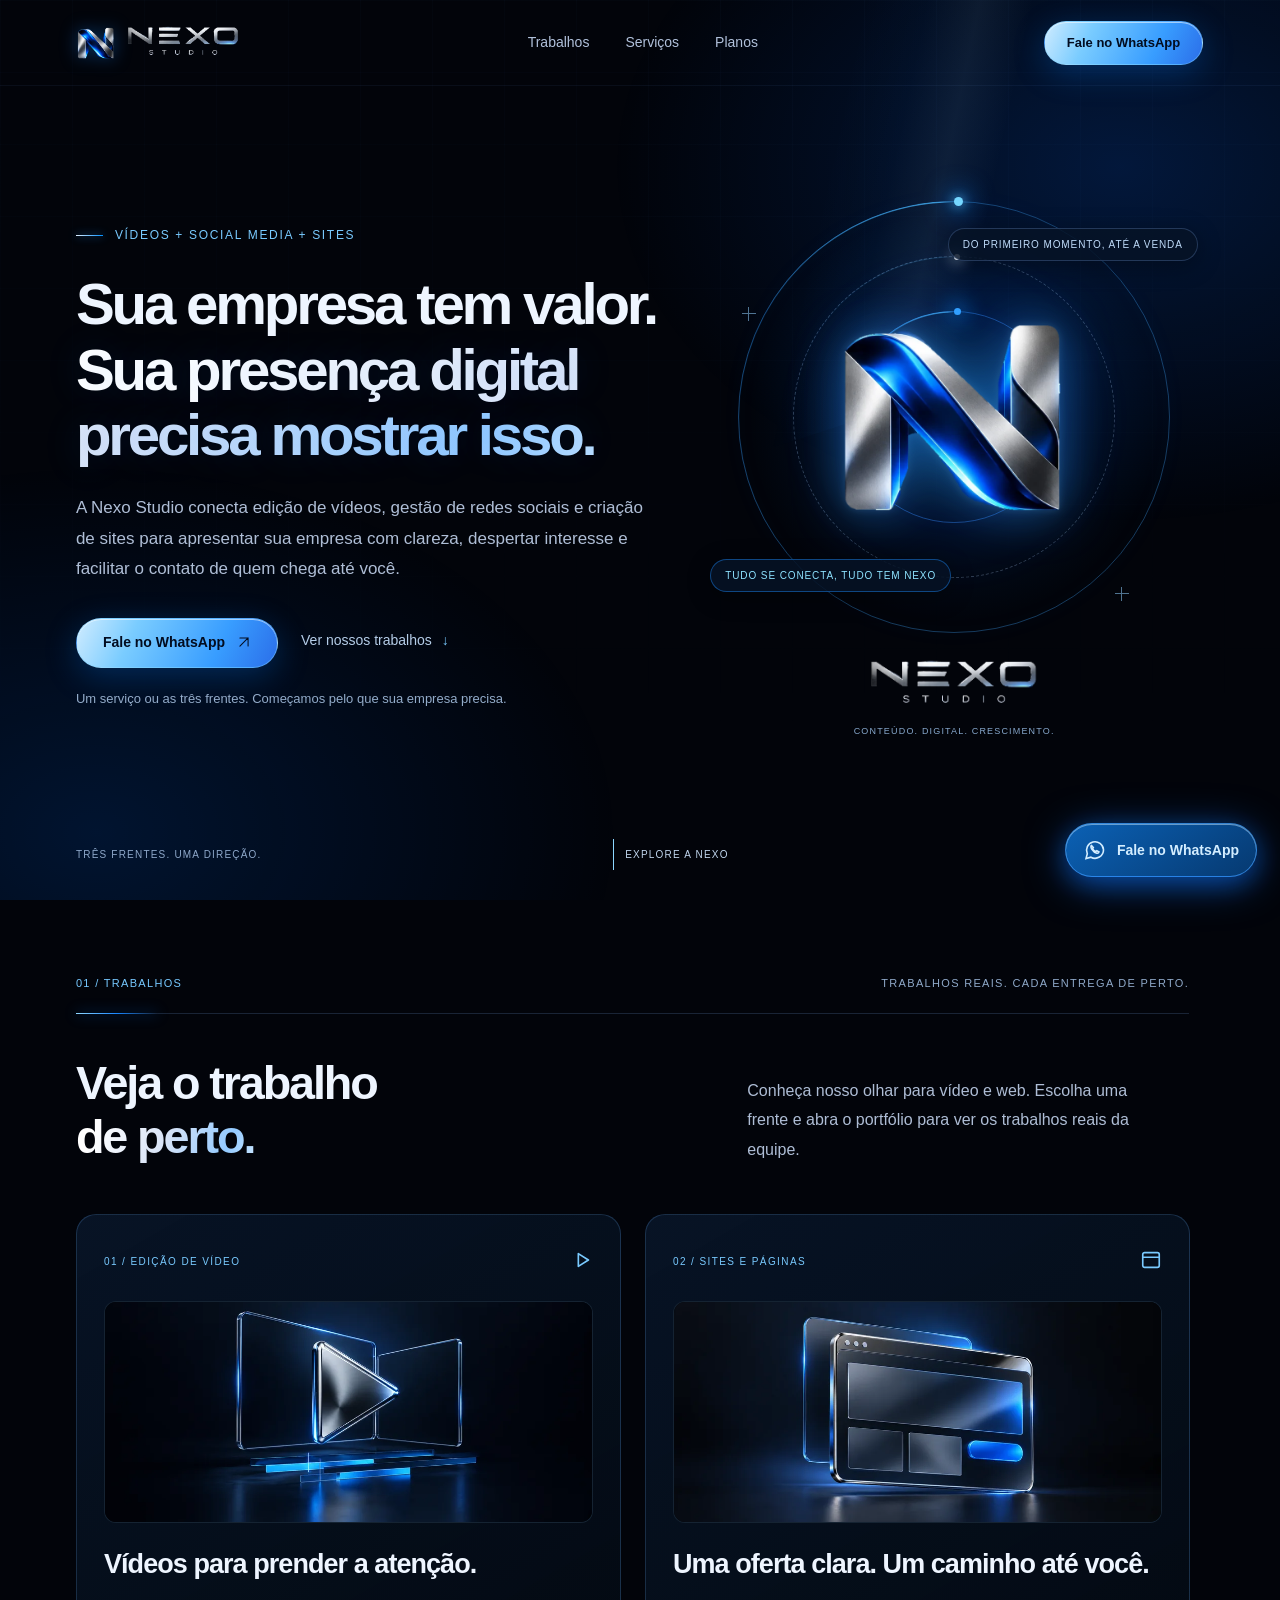
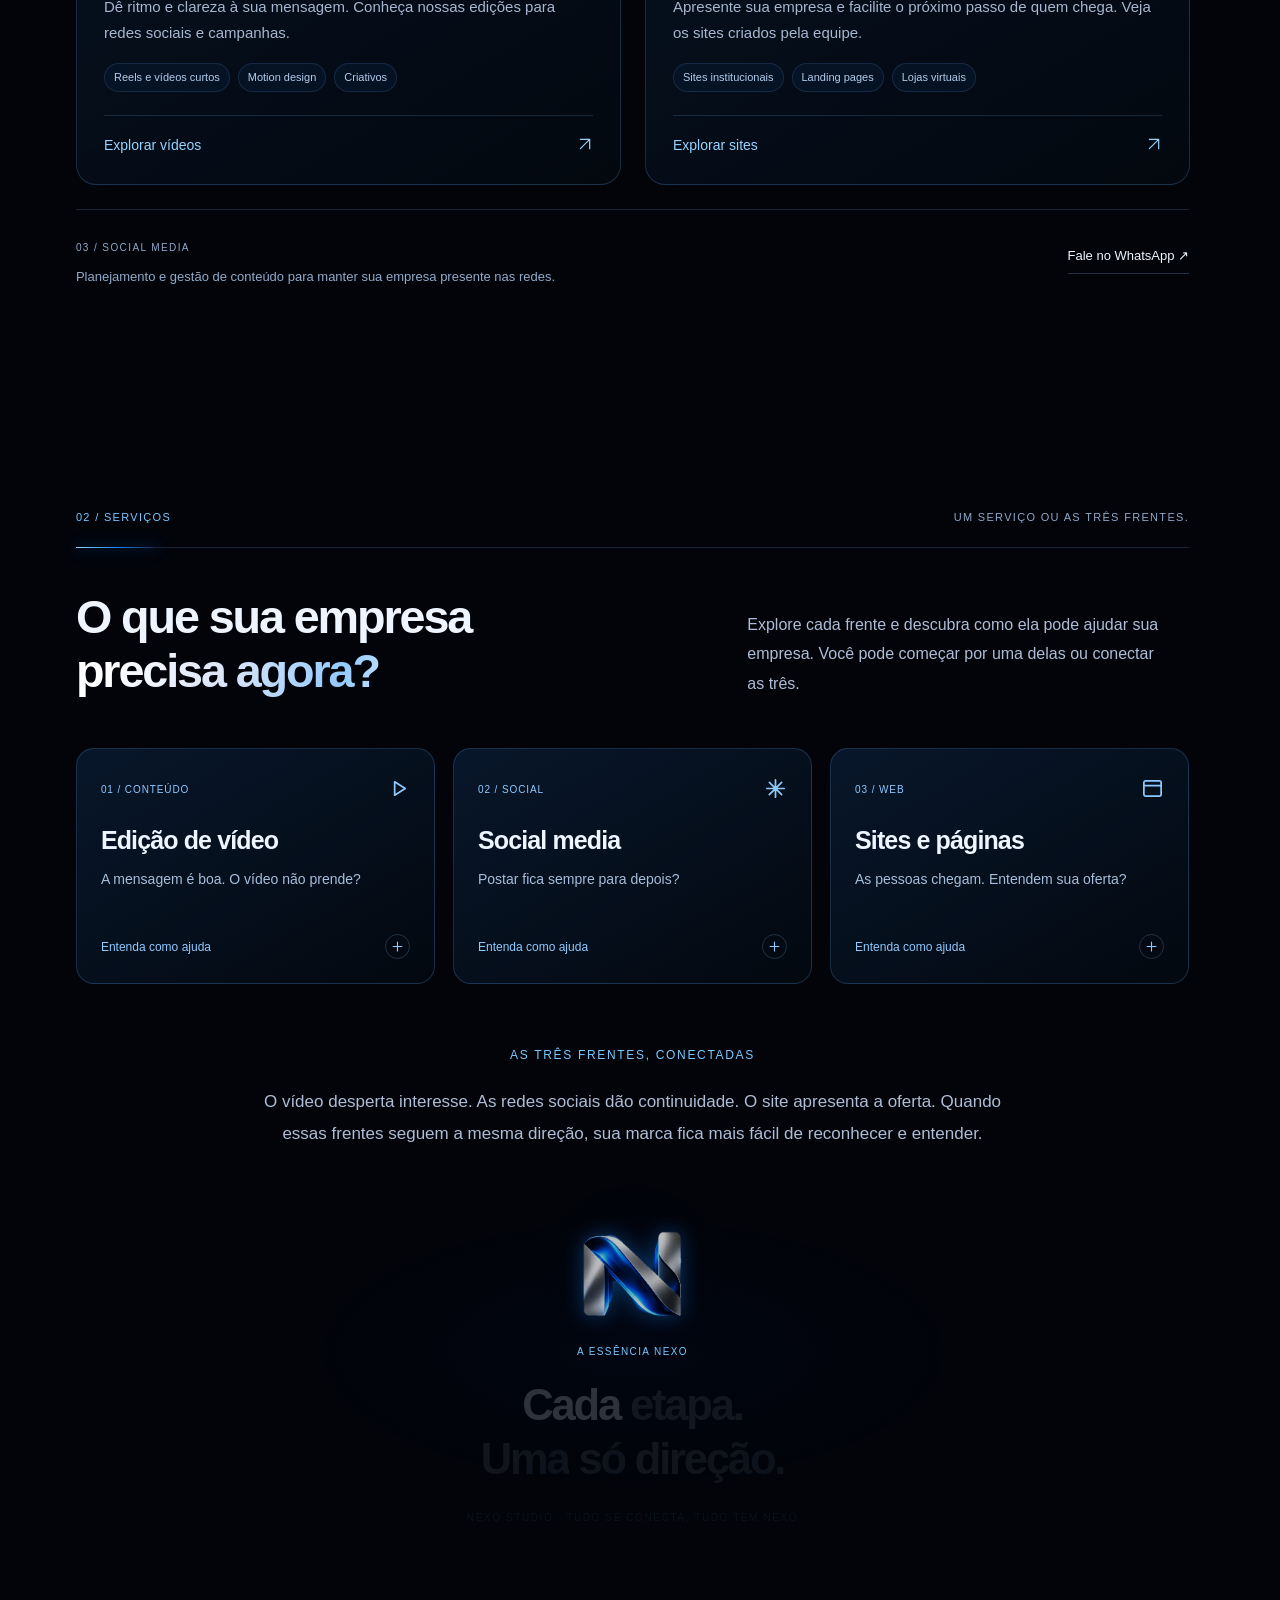
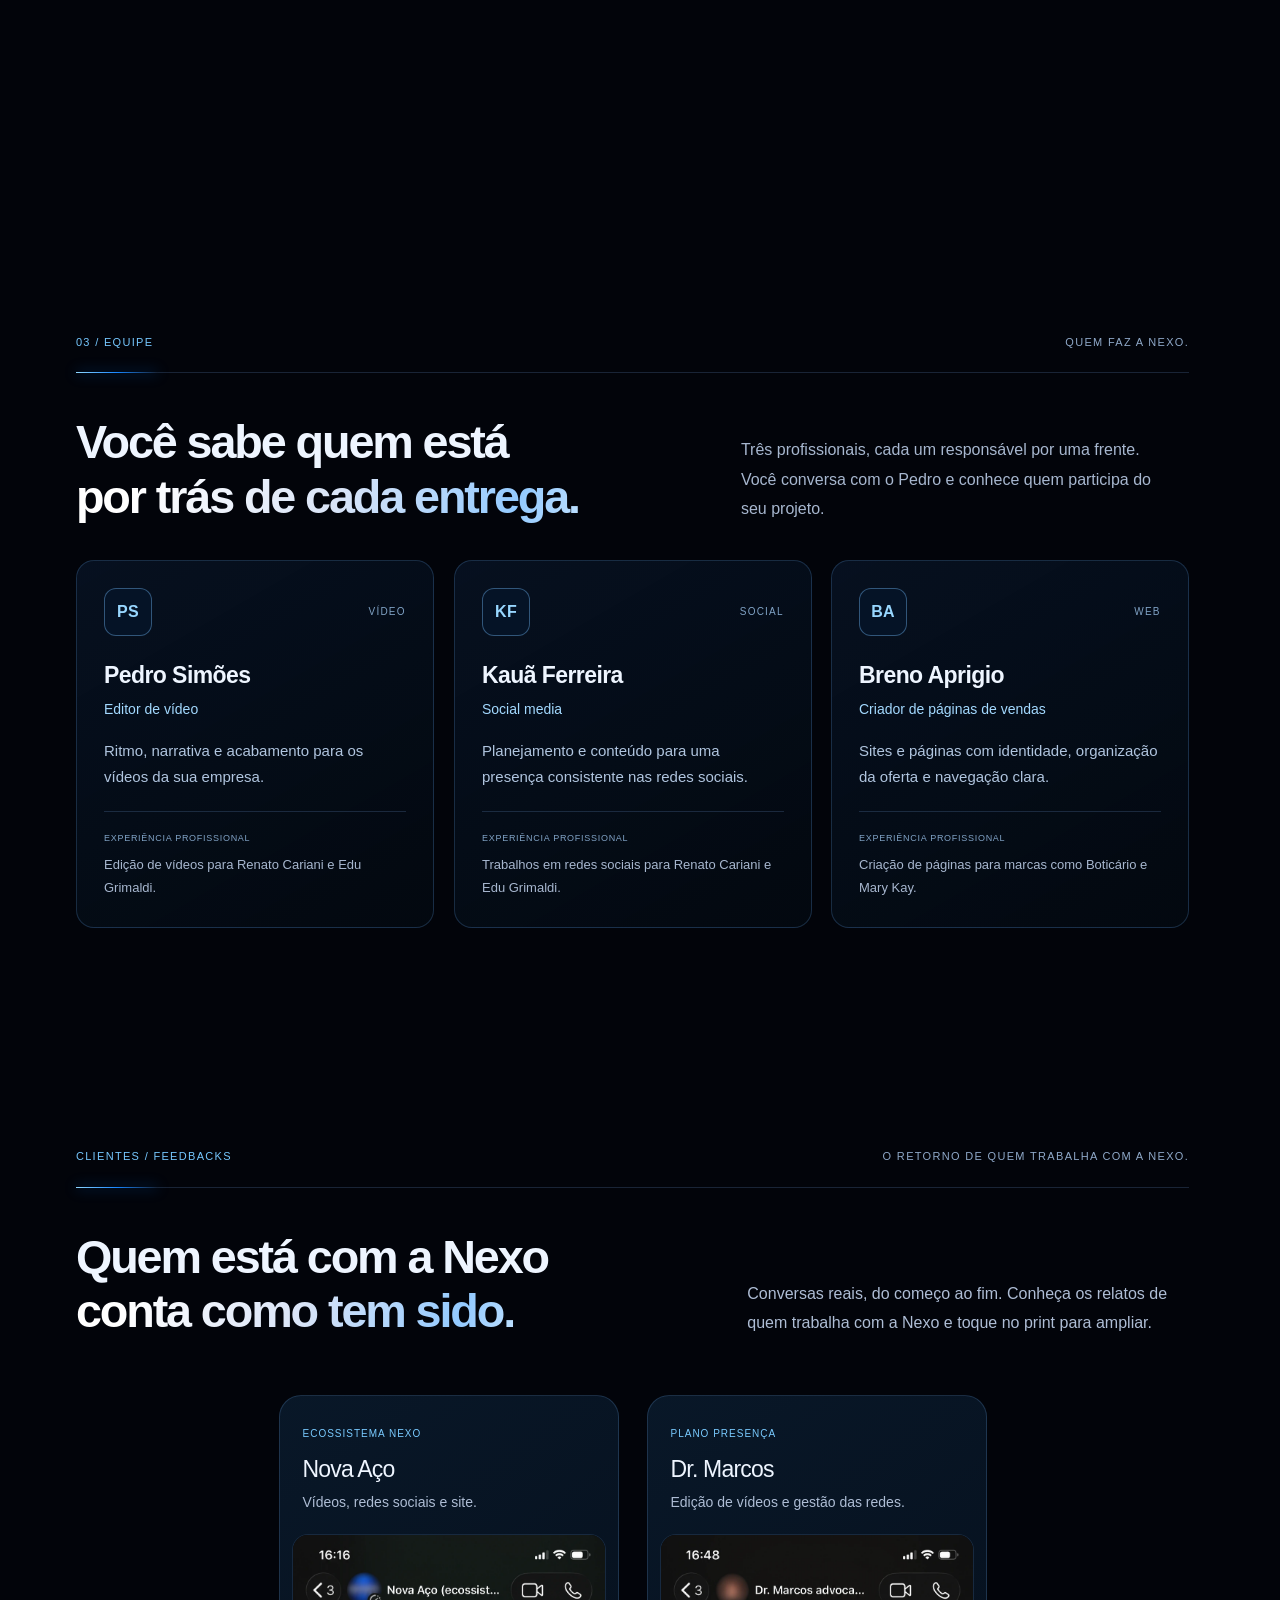
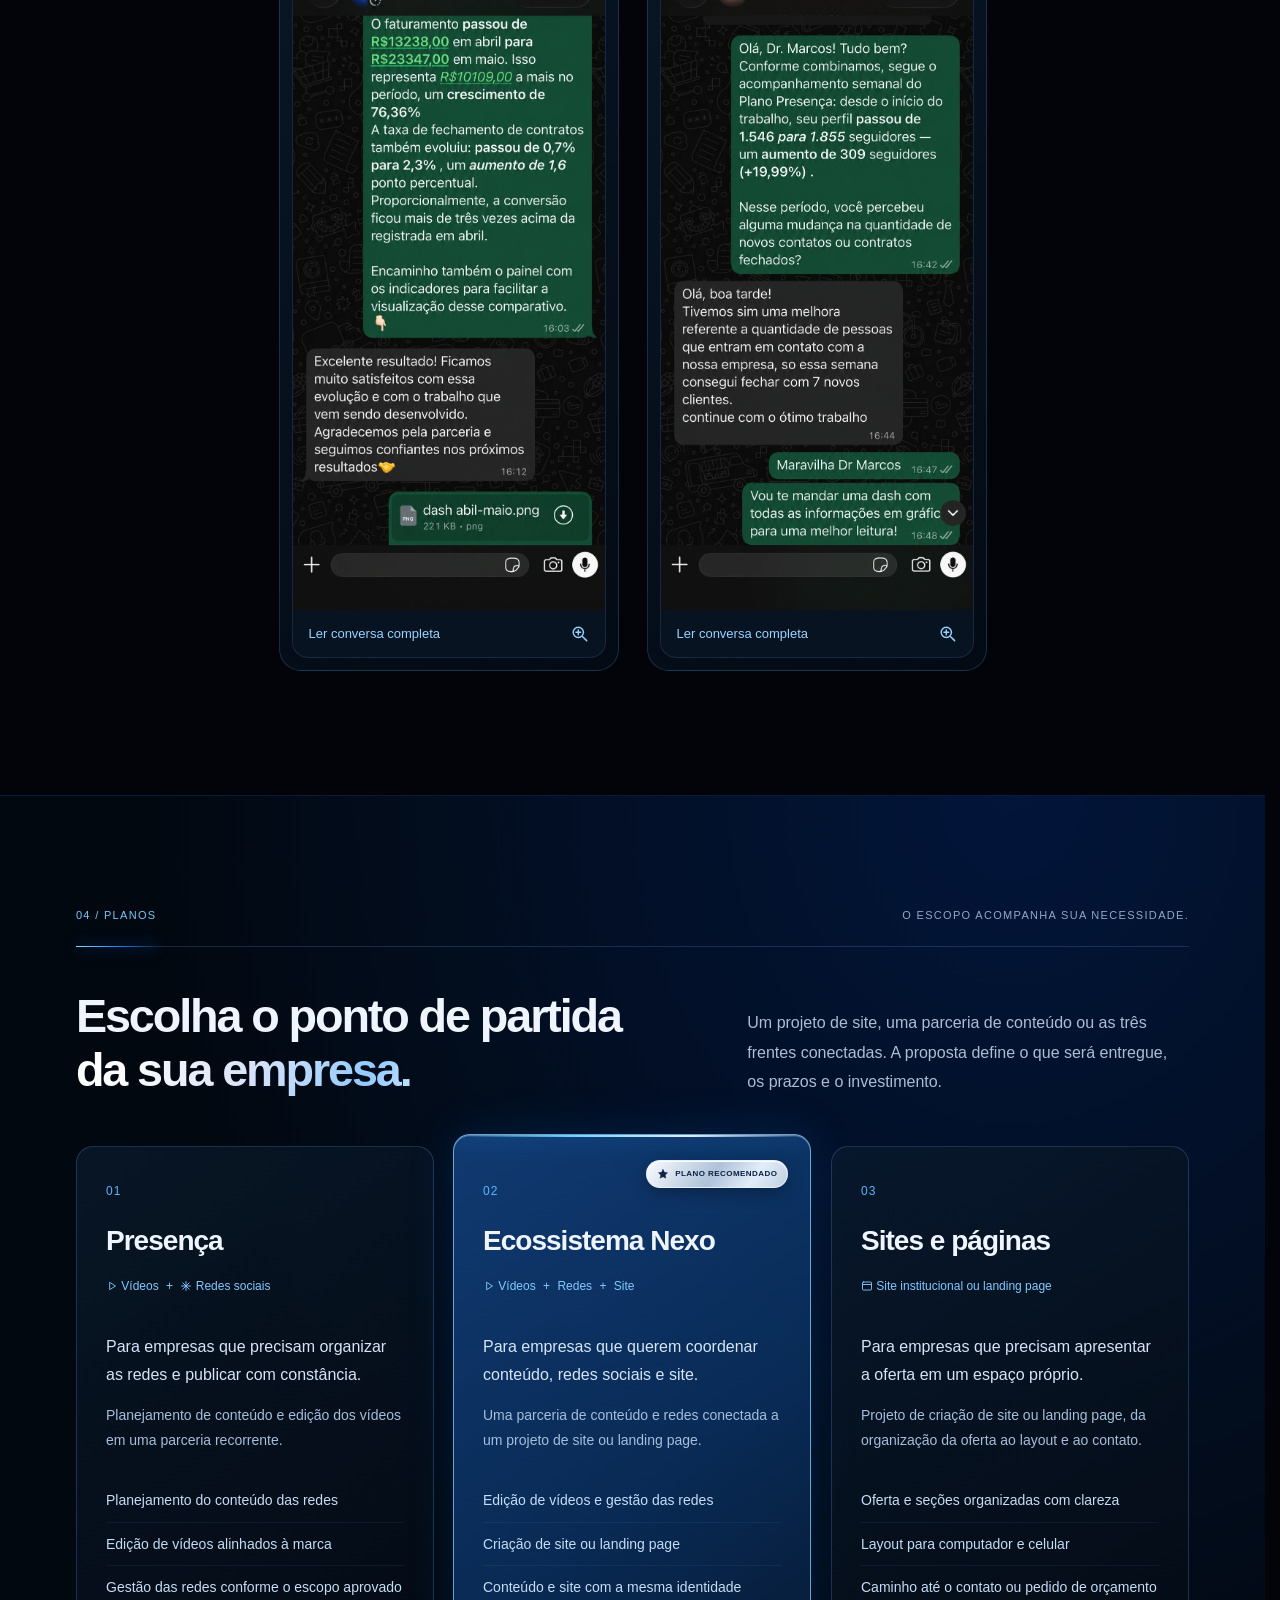
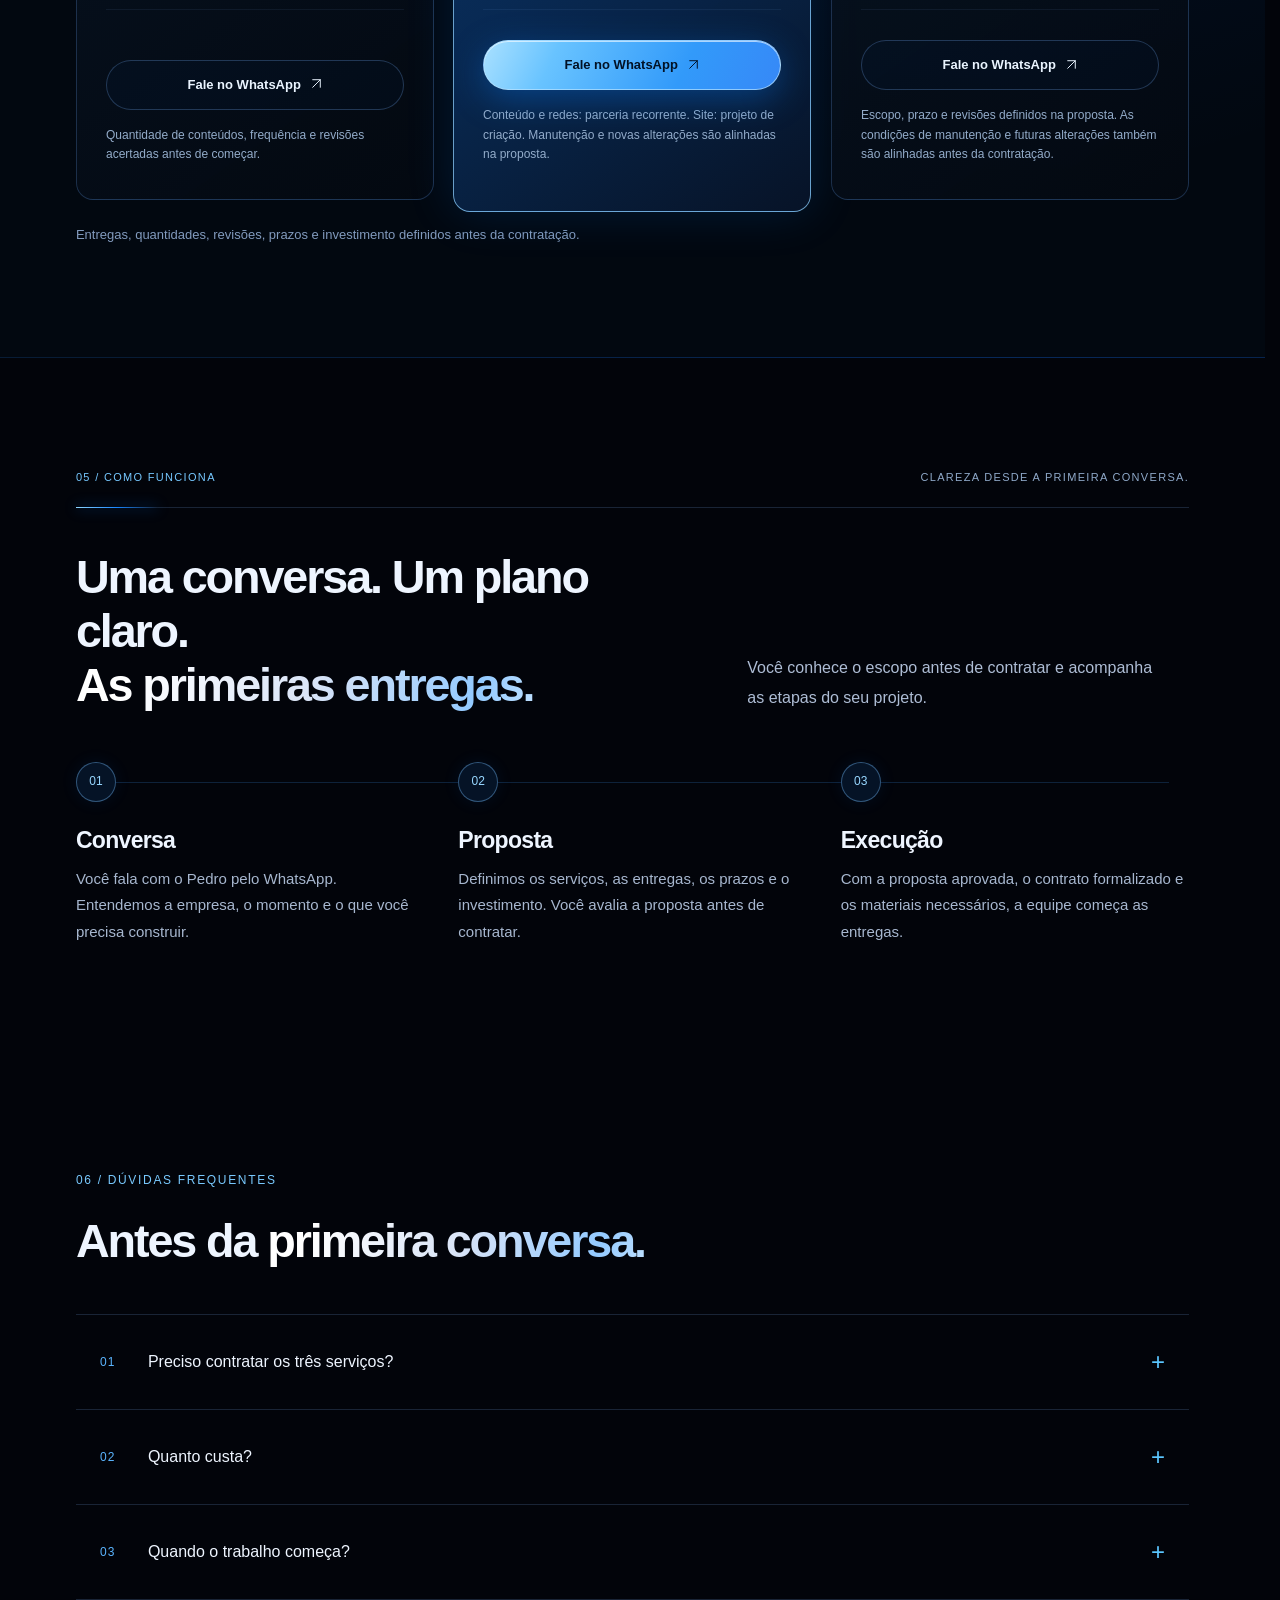
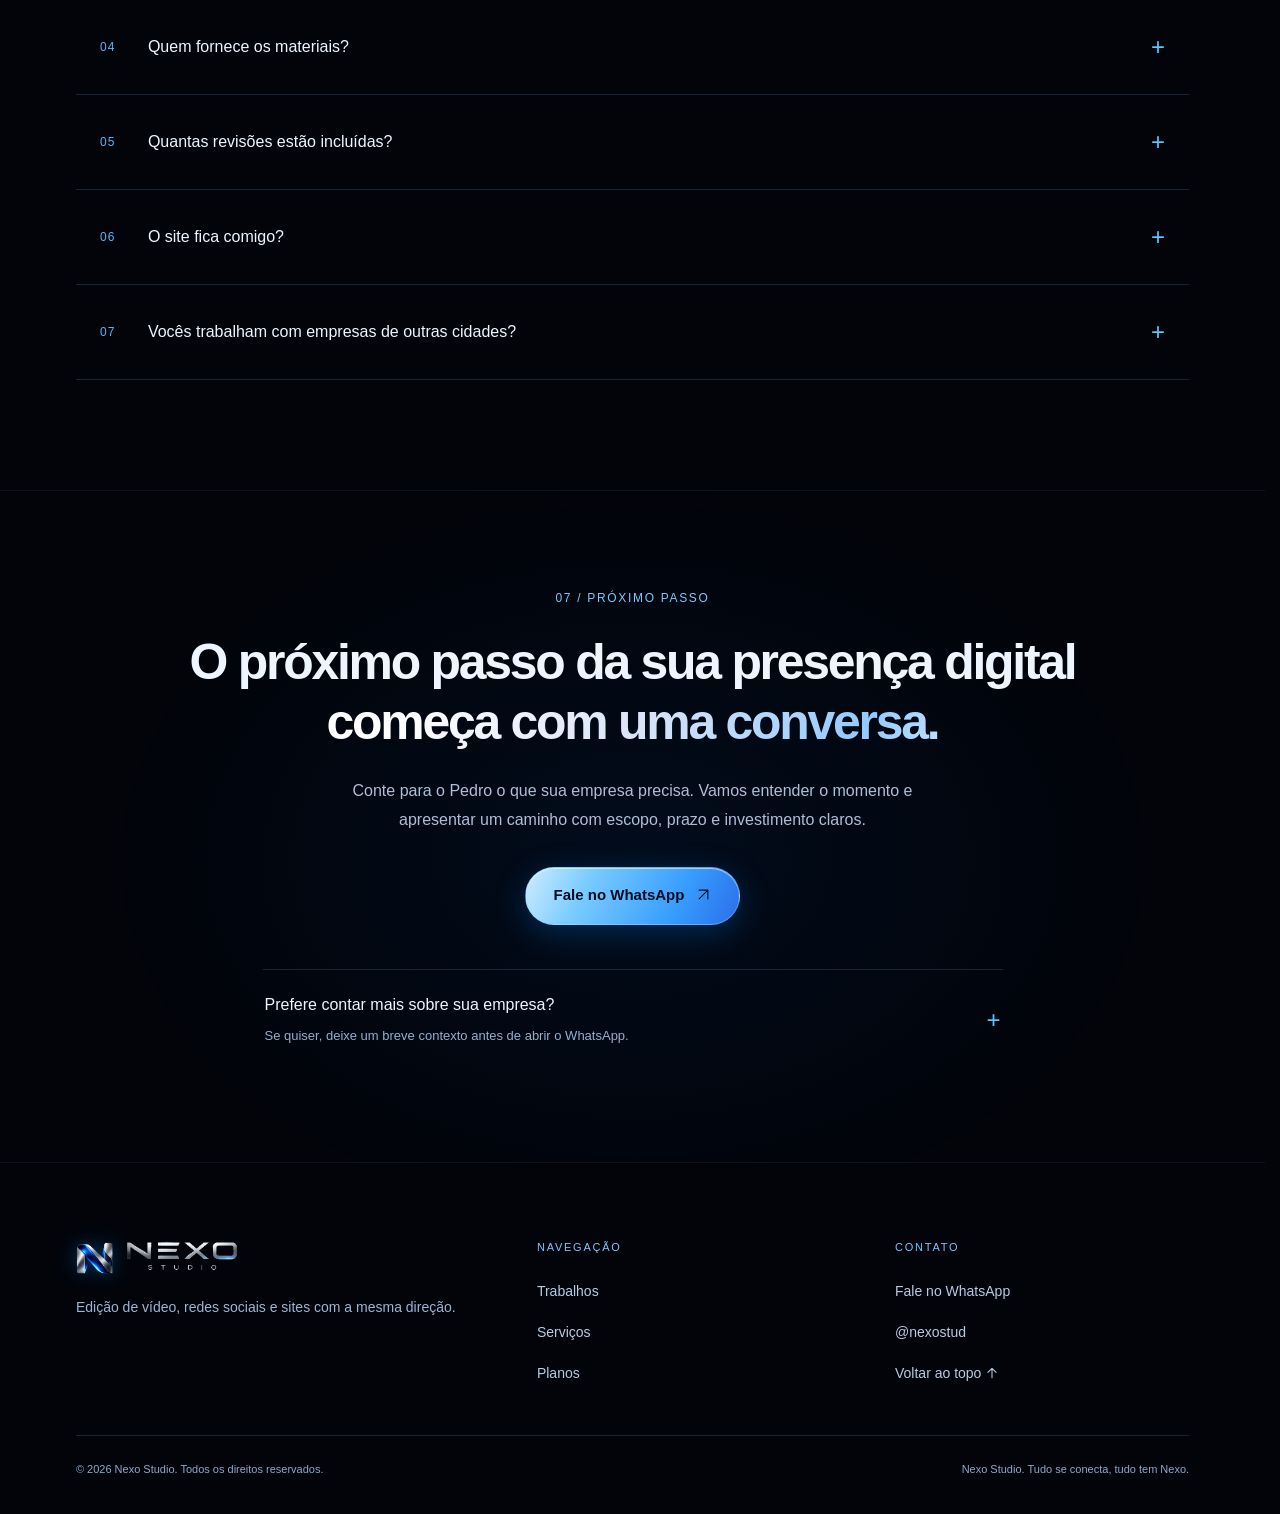
==== commit 41dd5a24: "Show full client conversations in compact cards with native mobile swipe" ====
--- a/index.html
+++ b/index.html
@@ -13,7 +13,7 @@
   <link rel="preload" as="image" href="assets/nexo-logo-clean.webp">
   <link rel="preload" as="font" href="assets/fonts/dm-sans-v17-latin.woff2" type="font/woff2" crossorigin>
   <link rel="preload" as="font" href="assets/fonts/manrope-v20-latin.woff2" type="font/woff2" crossorigin>
-  <link rel="stylesheet" href="styles.css?v=28">
+  <link rel="stylesheet" href="styles.css?v=29">
   <link rel="stylesheet" href="portfolio.css?v=10">
   <link rel="stylesheet" href="mobile-packages.css?v=2" media="(max-width:760px)">
   <script>
@@ -201,8 +201,9 @@
 
   <section class="section wrap client-feedbacks" id="clientes" aria-labelledby="feedbacks-title">
     <div class="section-label"><span>CLIENTES / FEEDBACKS</span><span>O RETORNO DE QUEM TRABALHA COM A NEXO.</span></div>
-    <div class="section-heading"><h2 id="feedbacks-title">Quem está com a Nexo<br><span class="metal">conta como tem sido.</span></h2><p>Feedbacks compartilhados durante o acompanhamento dos projetos. Abra as conversas para ler os relatos completos.</p></div>
-    <div class="feedback-grid">
+    <div class="section-heading"><h2 id="feedbacks-title">Quem está com a Nexo<br><span class="metal">conta como tem sido.</span></h2><p>Conversas reais, do começo ao fim. Conheça os relatos de quem trabalha com a Nexo e toque no print para ampliar.</p></div>
+    <p class="feedback-swipe-hint" id="feedback-swipe-hint">Deslize para o lado para ver os relatos <span aria-hidden="true">↔</span></p>
+    <div class="feedback-grid" role="region" aria-label="Relatos dos clientes" aria-describedby="feedback-swipe-hint" tabindex="0">
       <article class="feedback-card" aria-labelledby="feedback-ecossistema-title">
         <div class="feedback-card-heading"><span class="eyebrow">ECOSSISTEMA NEXO</span><h3 id="feedback-ecossistema-title">Nova Aço</h3><p>Vídeos, redes sociais e site.</p></div>
         <a class="feedback-preview" href="assets/clientes/cliente-ecossistema-conversa-v2.webp" target="_blank" rel="noopener noreferrer" aria-label="Ler conversa completa da Nova Aço; abre em uma nova aba">
--- a/styles.css
+++ b/styles.css
@@ -990,27 +990,33 @@
   .has-motion .lift-card.reveal,.portfolio-card-cta .ui-icon { transition:none }
 }
 
-/* Relatos: apenas imagens já anonimizadas; conversa completa em link nativo. */
-.feedback-grid { display:grid; grid-template-columns:repeat(2,minmax(0,1fr)); gap:24px }
-.feedback-card { min-width:0; overflow:hidden; border:1px solid #79b9fb30; border-radius:22px; background:linear-gradient(145deg,#0a1b2ddd,#040b15ed) }
-.feedback-card-heading { padding:28px 29px 24px }
+/* Prints integrais: cards verticais e navegação horizontal nativa no celular. */
+.feedback-grid { display:grid; grid-template-columns:repeat(2,minmax(0,340px)); justify-content:center; align-items:start; gap:28px; padding:8px 4px 14px }
+.feedback-grid:focus-visible { outline:2px solid #96d4ff; outline-offset:5px; border-radius:22px }
+.feedback-swipe-hint { display:none }
+.feedback-card { min-width:0; overflow:hidden; border:1px solid #79b9fb30; border-radius:22px; background:linear-gradient(145deg,#0a1b2ddd,#040b15ed); transition:transform .25s,border-color .25s }
+.feedback-card-heading { padding:22px 23px 20px }
 .feedback-card-heading .eyebrow { font-size:10px; letter-spacing:.1em }
-.feedback-card-heading h3 { margin:14px 0 8px; font:500 27px/1.2 Manrope,sans-serif; letter-spacing:-.035em }
+.feedback-card-heading h3 { margin:10px 0 7px; font:500 23px/1.2 Manrope,sans-serif; letter-spacing:-.035em }
 .feedback-card-heading p { color:#aebdd5; font-size:14px; line-height:1.7; margin:0 }
-.feedback-preview { display:block; margin:0 18px 18px; border-radius:14px; overflow:hidden; border:1px solid #79b9fb22; background:#081322; transition:border-color .25s }
-.feedback-image-frame { display:block; aspect-ratio:5/4; overflow:hidden; background:#0b0f12 }
-.feedback-image-frame img { display:block; width:100%; height:100%; object-fit:cover; object-position:center 86% }
-.feedback-image-caption { display:flex; align-items:center; justify-content:space-between; gap:16px; padding:17px 18px; color:#96d4ff; font-size:14px; font-weight:500; line-height:1.5 }
+.feedback-preview { display:block; margin:0 12px 12px; border-radius:16px; overflow:hidden; border:1px solid #79b9fb22; background:#081322; transition:border-color .25s }
+.feedback-image-frame { display:block; aspect-ratio:853/1844; background:#0b0f12 }
+.feedback-image-frame img { display:block; width:100%; height:auto; object-fit:contain }
+.feedback-image-caption { display:flex; align-items:center; justify-content:space-between; gap:16px; padding:14px 16px; color:#96d4ff; font-size:13px; font-weight:500; line-height:1.5 }
 .feedback-image-caption .ui-icon { flex-shrink:0; font-size:19px }
 .feedback-preview:hover,.feedback-preview:focus-visible { border-color:#9ad9ff }
 .feedback-preview:focus-visible { outline-offset:4px }
+@media(hover:hover) and (pointer:fine) {
+  .feedback-card:hover { transform:translateY(-5px); border-color:#79b9fb80 }
+}
 @media(max-width:760px) {
-  .feedback-grid { grid-template-columns:1fr; gap:22px }
-  .feedback-card-heading { padding:24px 23px 21px }
-  .feedback-card-heading h3 { font-size:25px }
-  .feedback-preview { margin:0 12px 12px }
-  .feedback-image-frame { aspect-ratio:4/5; max-height:560px }
-  .feedback-image-frame img { object-position:center 80% }
-  .feedback-image-caption { min-height:48px; padding:14px 16px }
-}
-@media(prefers-reduced-motion:reduce) { .feedback-preview { transition:none } }
+  .feedback-swipe-hint { display:flex; align-items:center; gap:10px; margin:0 0 14px; color:#aebdd5; font-size:12px; line-height:1.6 }
+  .feedback-swipe-hint span { color:#96d4ff; font-size:20px }
+  .feedback-grid { display:flex; justify-content:flex-start; align-items:stretch; gap:16px; overflow-x:auto; scroll-snap-type:x mandatory; scroll-padding-inline:4px; overscroll-behavior-x:contain; scrollbar-width:thin; scrollbar-color:#5b9ed077 transparent; -webkit-overflow-scrolling:touch }
+  .feedback-card { flex:0 0 min(88%,340px); scroll-snap-align:start }
+  .feedback-card-heading { padding:20px 20px 18px }
+  .feedback-card-heading h3 { font-size:22px }
+  .feedback-card-heading p { font-size:13px }
+  .feedback-image-caption { min-height:48px; padding:14px }
+}
+@media(prefers-reduced-motion:reduce) { .feedback-card,.feedback-preview { transition:none } .feedback-card:hover { transform:none } }
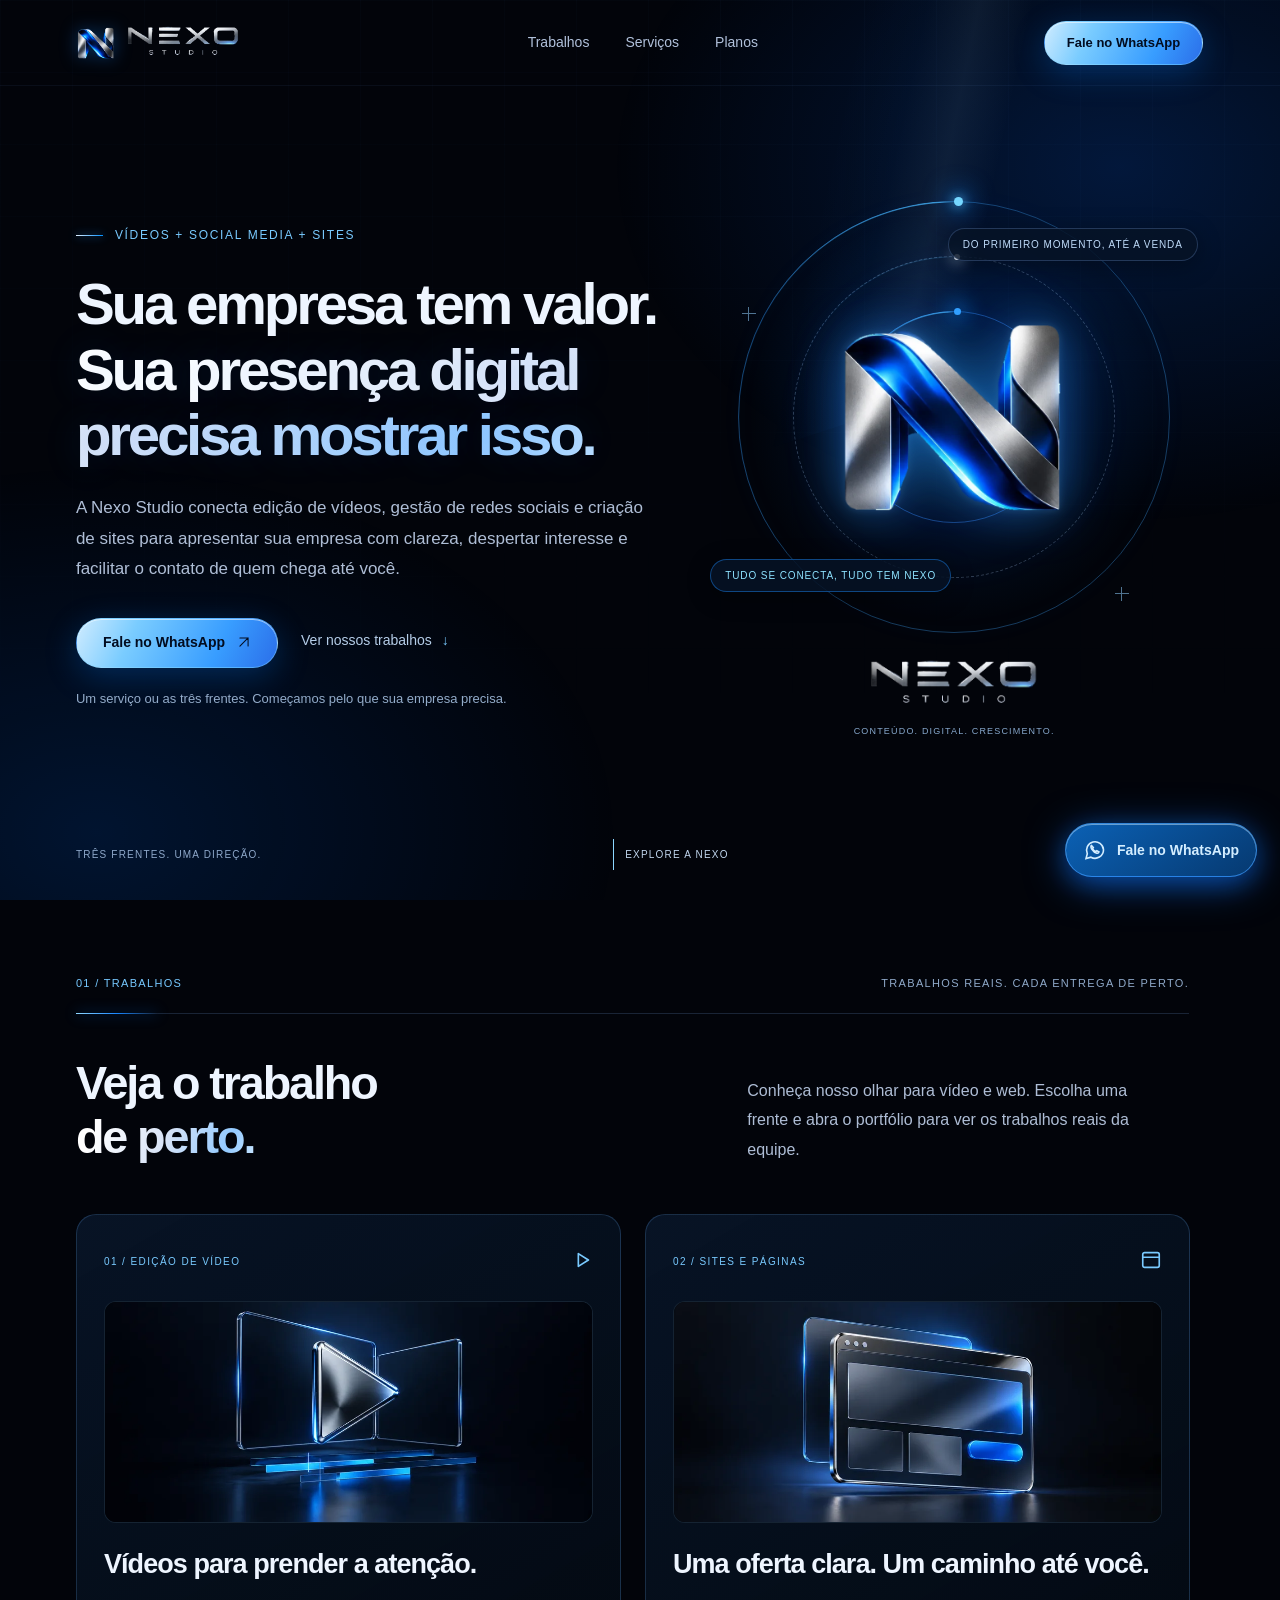
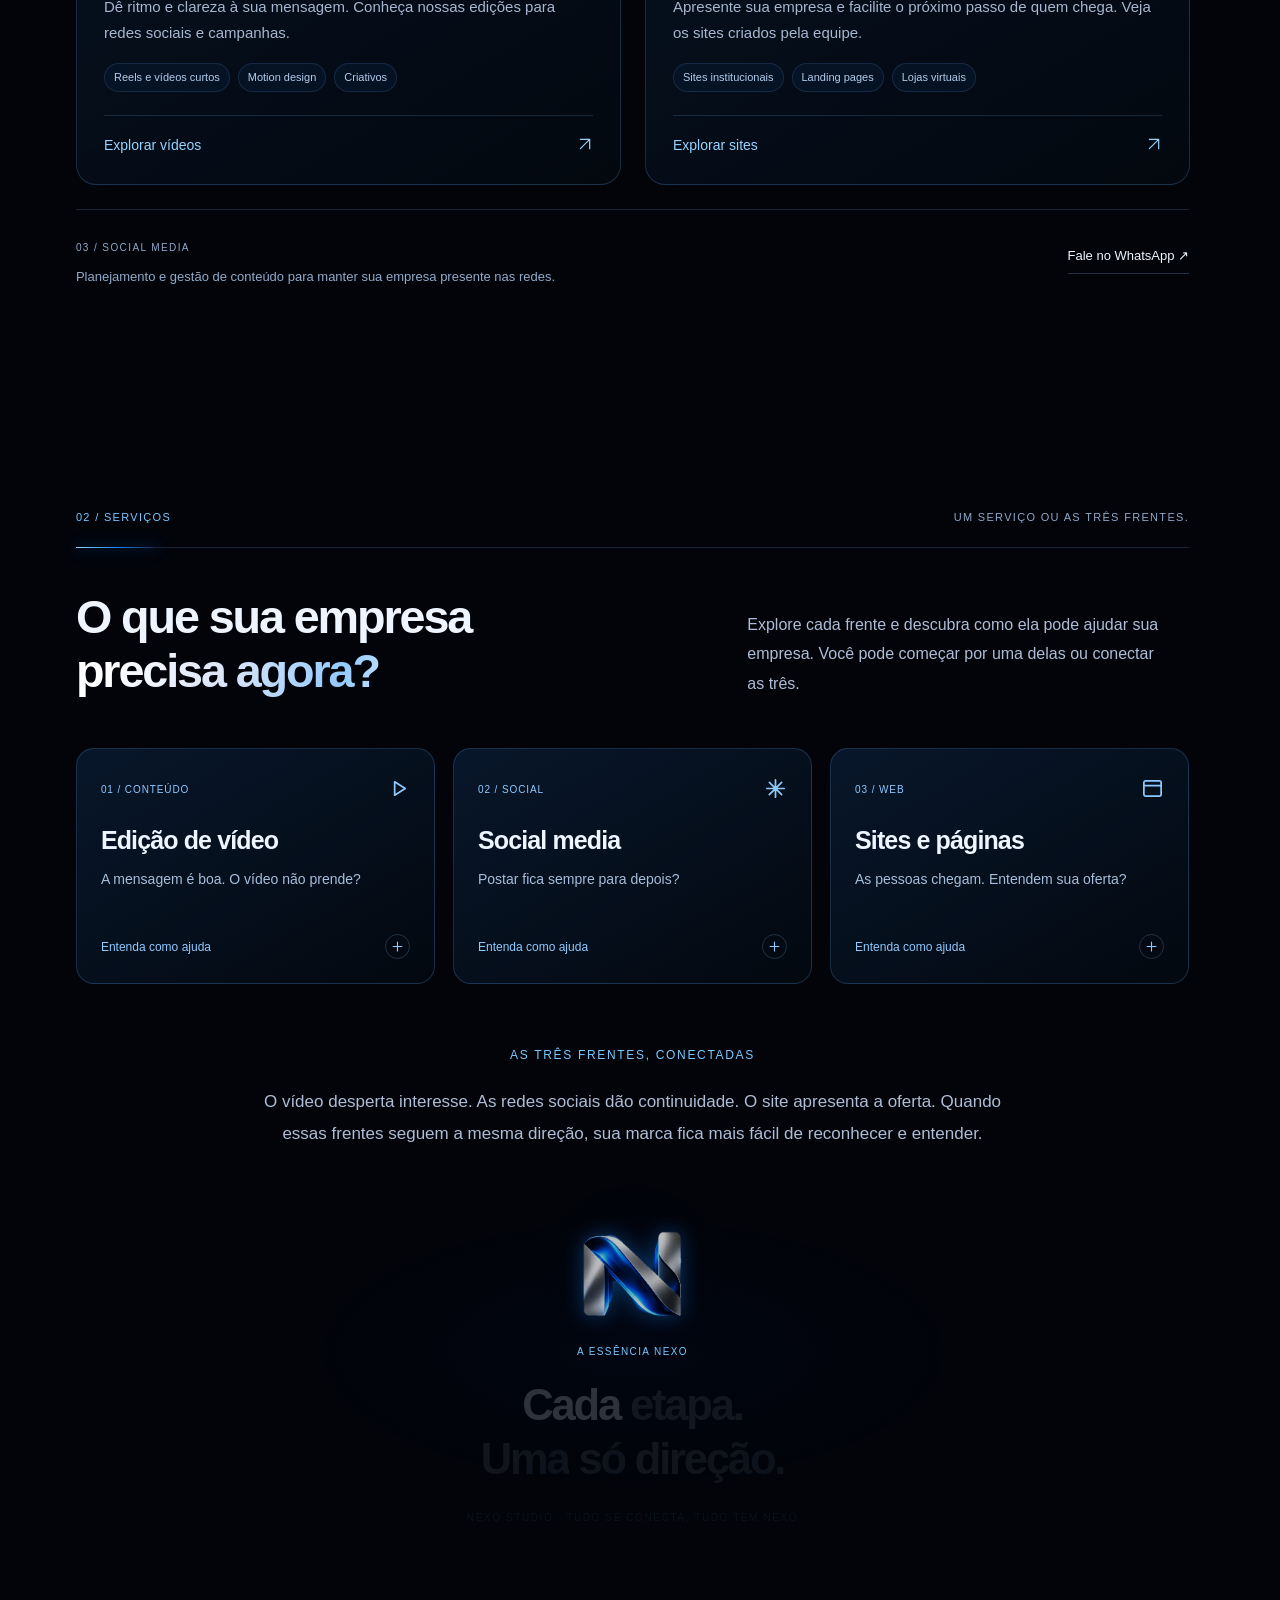
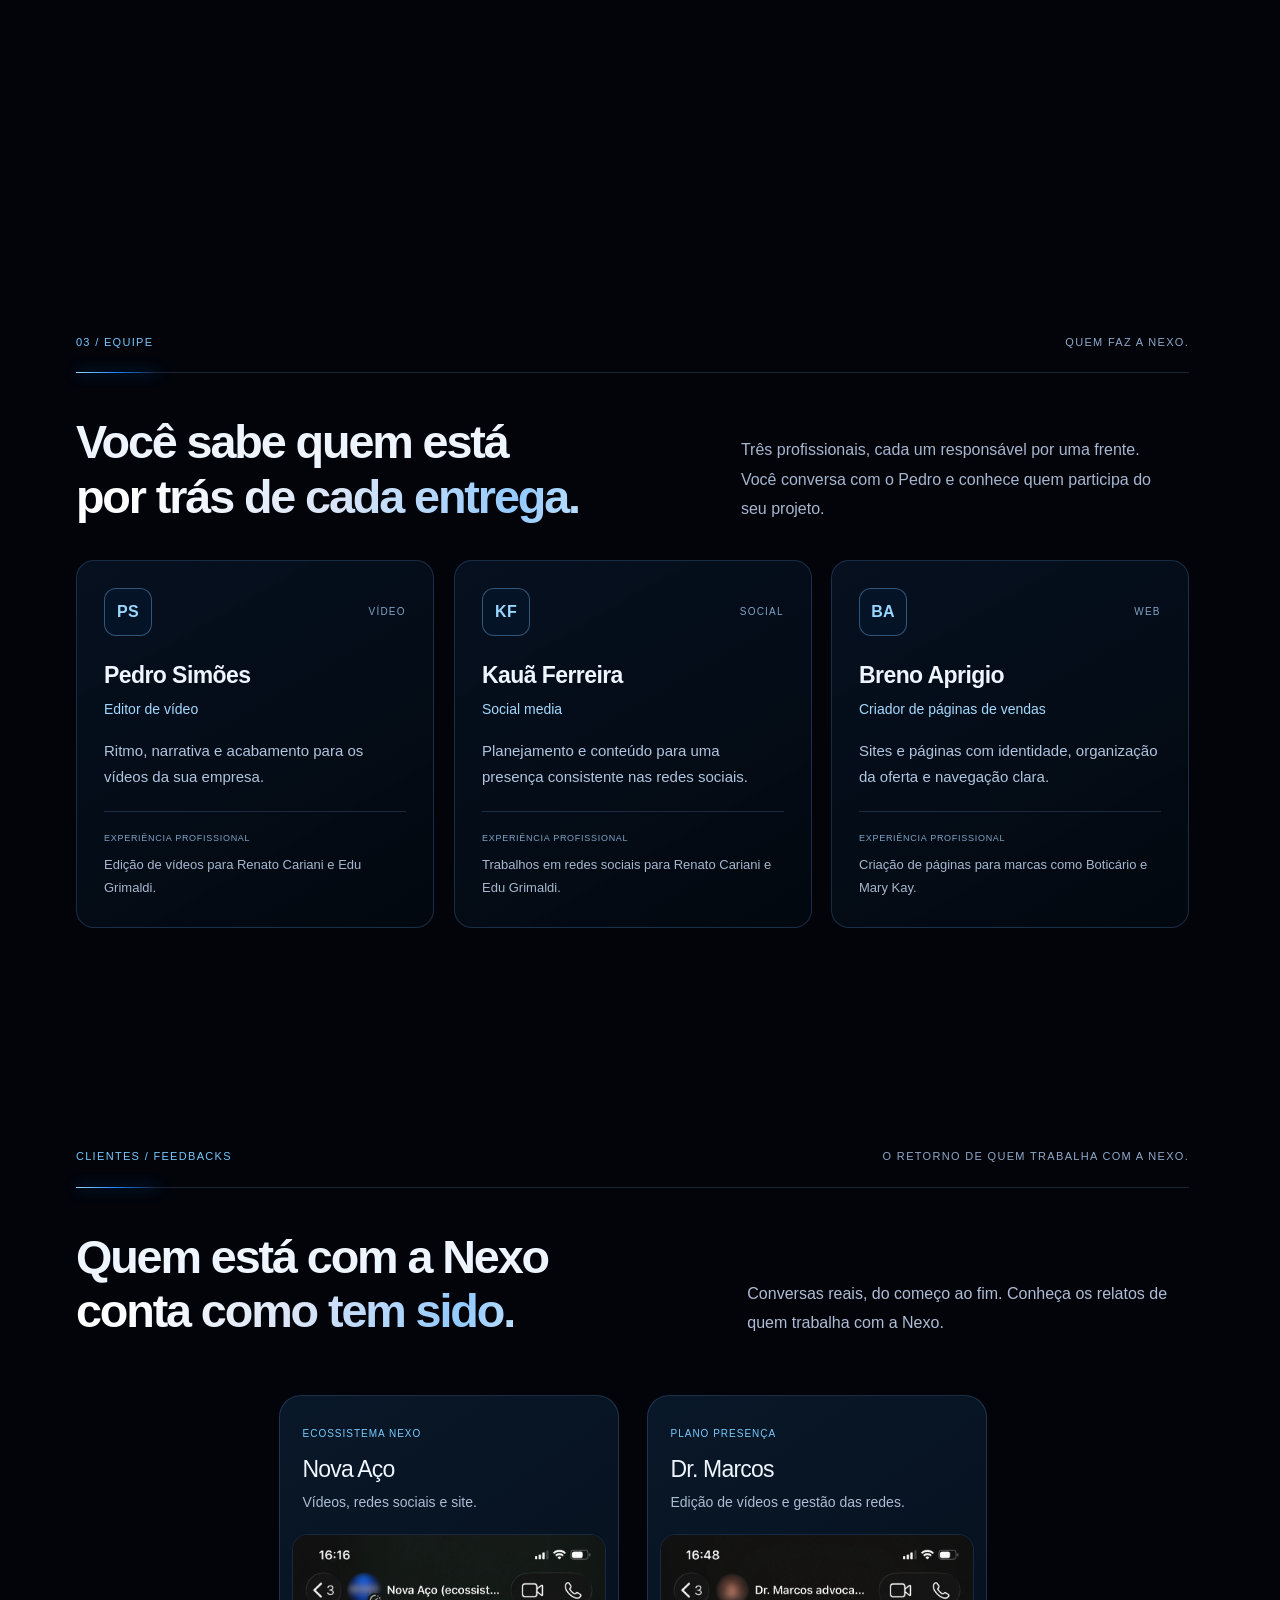
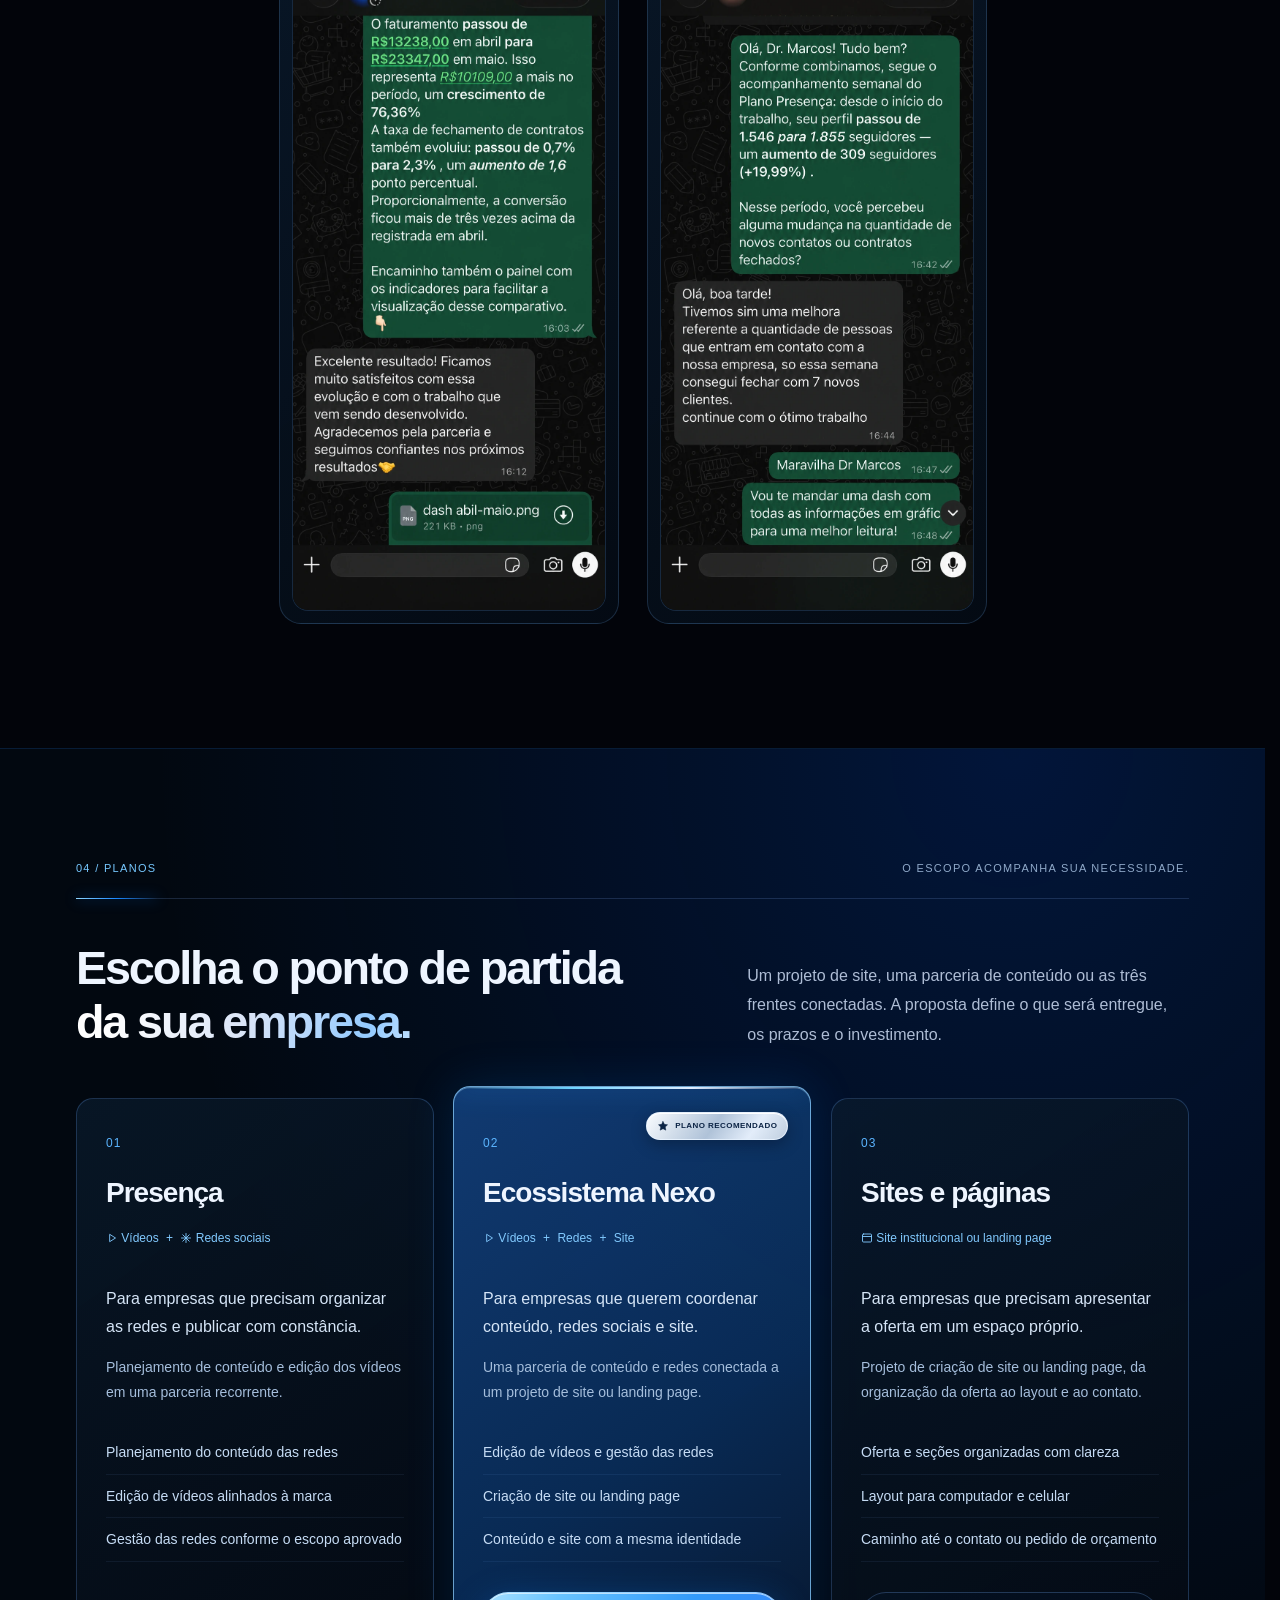
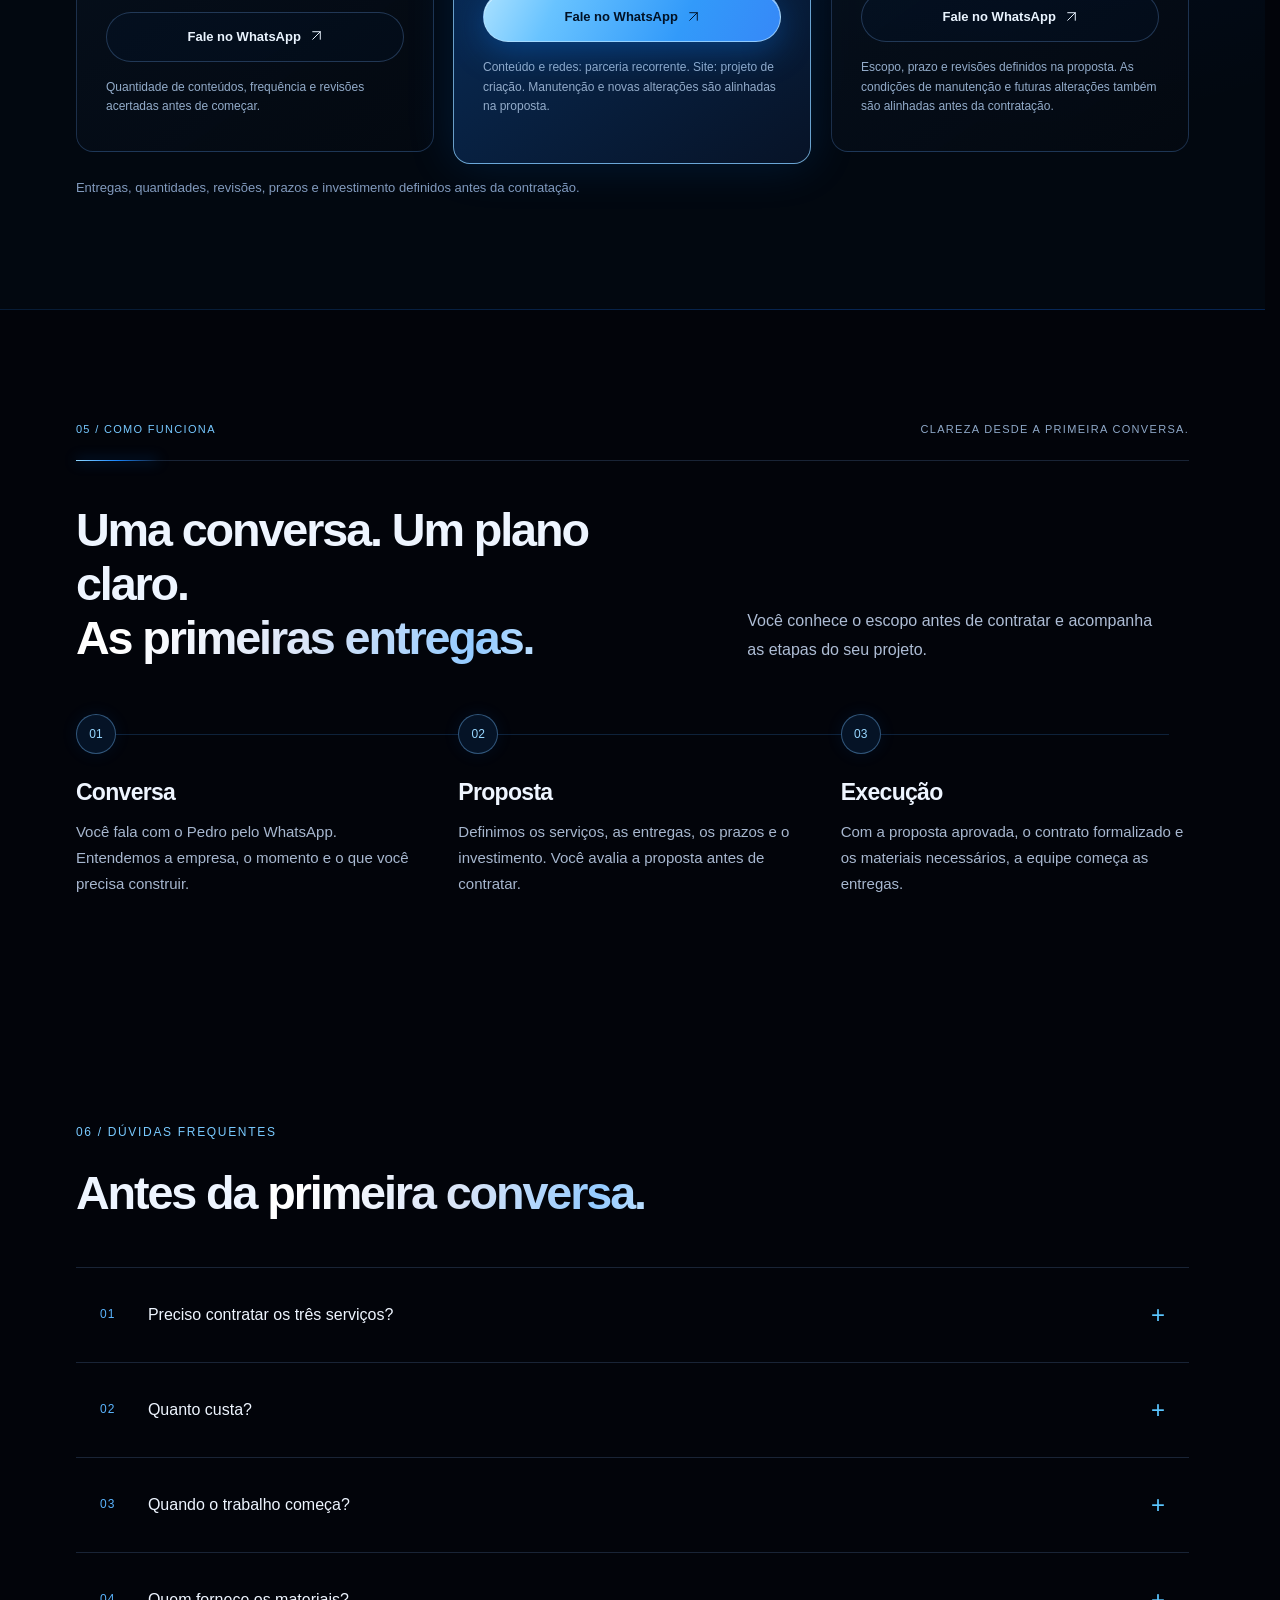
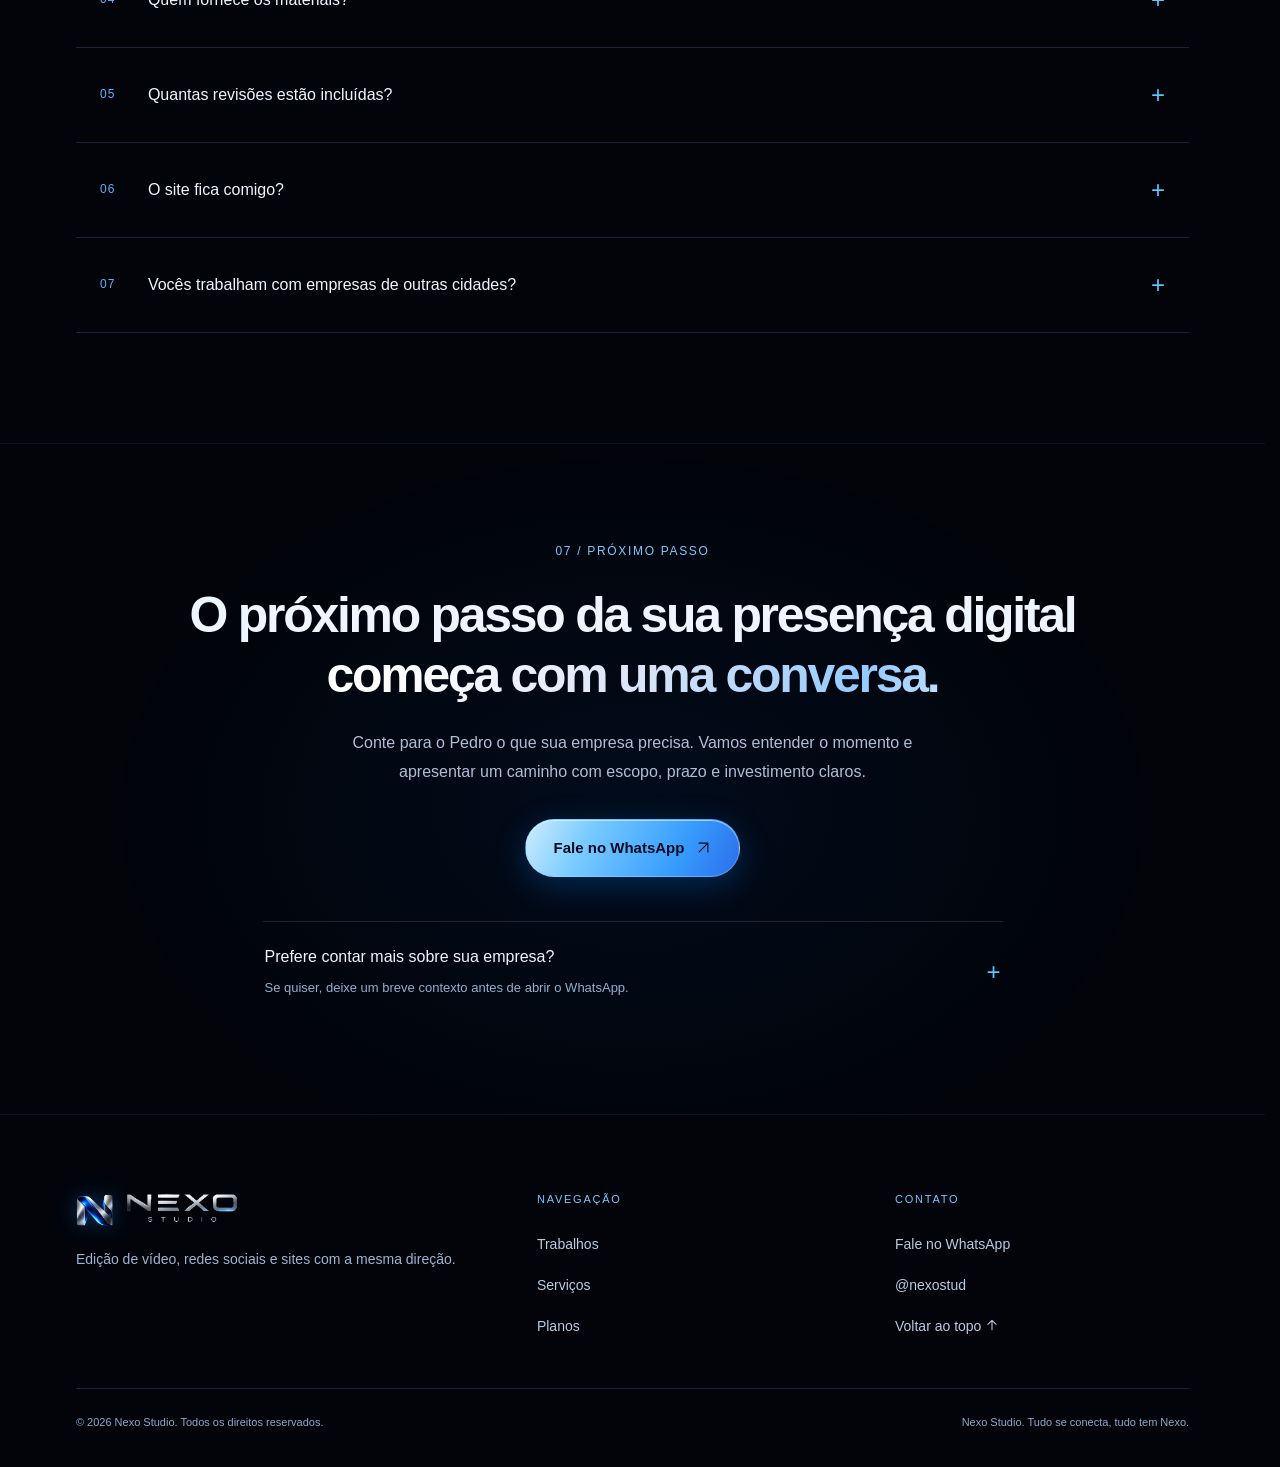
==== commit 24c9c822: "Keep full testimonial screenshots inline without clickable image links" ====
--- a/index.html
+++ b/index.html
@@ -13,7 +13,7 @@
   <link rel="preload" as="image" href="assets/nexo-logo-clean.webp">
   <link rel="preload" as="font" href="assets/fonts/dm-sans-v17-latin.woff2" type="font/woff2" crossorigin>
   <link rel="preload" as="font" href="assets/fonts/manrope-v20-latin.woff2" type="font/woff2" crossorigin>
-  <link rel="stylesheet" href="styles.css?v=29">
+  <link rel="stylesheet" href="styles.css?v=30">
   <link rel="stylesheet" href="portfolio.css?v=10">
   <link rel="stylesheet" href="mobile-packages.css?v=2" media="(max-width:760px)">
   <script>
@@ -201,22 +201,20 @@
 
   <section class="section wrap client-feedbacks" id="clientes" aria-labelledby="feedbacks-title">
     <div class="section-label"><span>CLIENTES / FEEDBACKS</span><span>O RETORNO DE QUEM TRABALHA COM A NEXO.</span></div>
-    <div class="section-heading"><h2 id="feedbacks-title">Quem está com a Nexo<br><span class="metal">conta como tem sido.</span></h2><p>Conversas reais, do começo ao fim. Conheça os relatos de quem trabalha com a Nexo e toque no print para ampliar.</p></div>
+    <div class="section-heading"><h2 id="feedbacks-title">Quem está com a Nexo<br><span class="metal">conta como tem sido.</span></h2><p>Conversas reais, do começo ao fim. Conheça os relatos de quem trabalha com a Nexo.</p></div>
     <p class="feedback-swipe-hint" id="feedback-swipe-hint">Deslize para o lado para ver os relatos <span aria-hidden="true">↔</span></p>
     <div class="feedback-grid" role="region" aria-label="Relatos dos clientes" aria-describedby="feedback-swipe-hint" tabindex="0">
       <article class="feedback-card" aria-labelledby="feedback-ecossistema-title">
         <div class="feedback-card-heading"><span class="eyebrow">ECOSSISTEMA NEXO</span><h3 id="feedback-ecossistema-title">Nova Aço</h3><p>Vídeos, redes sociais e site.</p></div>
-        <a class="feedback-preview" href="assets/clientes/cliente-ecossistema-conversa-v2.webp" target="_blank" rel="noopener noreferrer" aria-label="Ler conversa completa da Nova Aço; abre em uma nova aba">
+        <div class="feedback-preview">
           <span class="feedback-image-frame"><img src="assets/clientes/cliente-ecossistema-conversa-v2.webp" width="853" height="1844" loading="lazy" decoding="async" alt="Feedback da Nova Aço: satisfação com a evolução e o trabalho desenvolvido pela Nexo."></span>
-          <span class="feedback-image-caption">Ler conversa completa <svg class="ui-icon" viewBox="0 0 24 24" aria-hidden="true"><circle cx="10.5" cy="10.5" r="6.5"/><path d="m16 16 5 5M7.5 10.5h6M10.5 7.5v6"/></svg></span>
-        </a>
+        </div>
       </article>
       <article class="feedback-card" aria-labelledby="feedback-presenca-title">
         <div class="feedback-card-heading"><span class="eyebrow">PLANO PRESENÇA</span><h3 id="feedback-presenca-title">Dr. Marcos</h3><p>Edição de vídeos e gestão das redes.</p></div>
-        <a class="feedback-preview" href="assets/clientes/cliente-presenca-conversa-v2.webp" target="_blank" rel="noopener noreferrer" aria-label="Ler conversa completa do Dr. Marcos; abre em uma nova aba">
+        <div class="feedback-preview">
           <span class="feedback-image-frame"><img src="assets/clientes/cliente-presenca-conversa-v2.webp" width="853" height="1844" loading="lazy" decoding="async" alt="Feedback do Dr. Marcos: melhora na procura por seus serviços e novos contratos no período acompanhado."></span>
-          <span class="feedback-image-caption">Ler conversa completa <svg class="ui-icon" viewBox="0 0 24 24" aria-hidden="true"><circle cx="10.5" cy="10.5" r="6.5"/><path d="m16 16 5 5M7.5 10.5h6M10.5 7.5v6"/></svg></span>
-        </a>
+        </div>
       </article>
     </div>
   </section>
--- a/styles.css
+++ b/styles.css
@@ -1002,10 +1002,6 @@
 .feedback-preview { display:block; margin:0 12px 12px; border-radius:16px; overflow:hidden; border:1px solid #79b9fb22; background:#081322; transition:border-color .25s }
 .feedback-image-frame { display:block; aspect-ratio:853/1844; background:#0b0f12 }
 .feedback-image-frame img { display:block; width:100%; height:auto; object-fit:contain }
-.feedback-image-caption { display:flex; align-items:center; justify-content:space-between; gap:16px; padding:14px 16px; color:#96d4ff; font-size:13px; font-weight:500; line-height:1.5 }
-.feedback-image-caption .ui-icon { flex-shrink:0; font-size:19px }
-.feedback-preview:hover,.feedback-preview:focus-visible { border-color:#9ad9ff }
-.feedback-preview:focus-visible { outline-offset:4px }
 @media(hover:hover) and (pointer:fine) {
   .feedback-card:hover { transform:translateY(-5px); border-color:#79b9fb80 }
 }
@@ -1017,6 +1013,5 @@
   .feedback-card-heading { padding:20px 20px 18px }
   .feedback-card-heading h3 { font-size:22px }
   .feedback-card-heading p { font-size:13px }
-  .feedback-image-caption { min-height:48px; padding:14px }
 }
 @media(prefers-reduced-motion:reduce) { .feedback-card,.feedback-preview { transition:none } .feedback-card:hover { transform:none } }
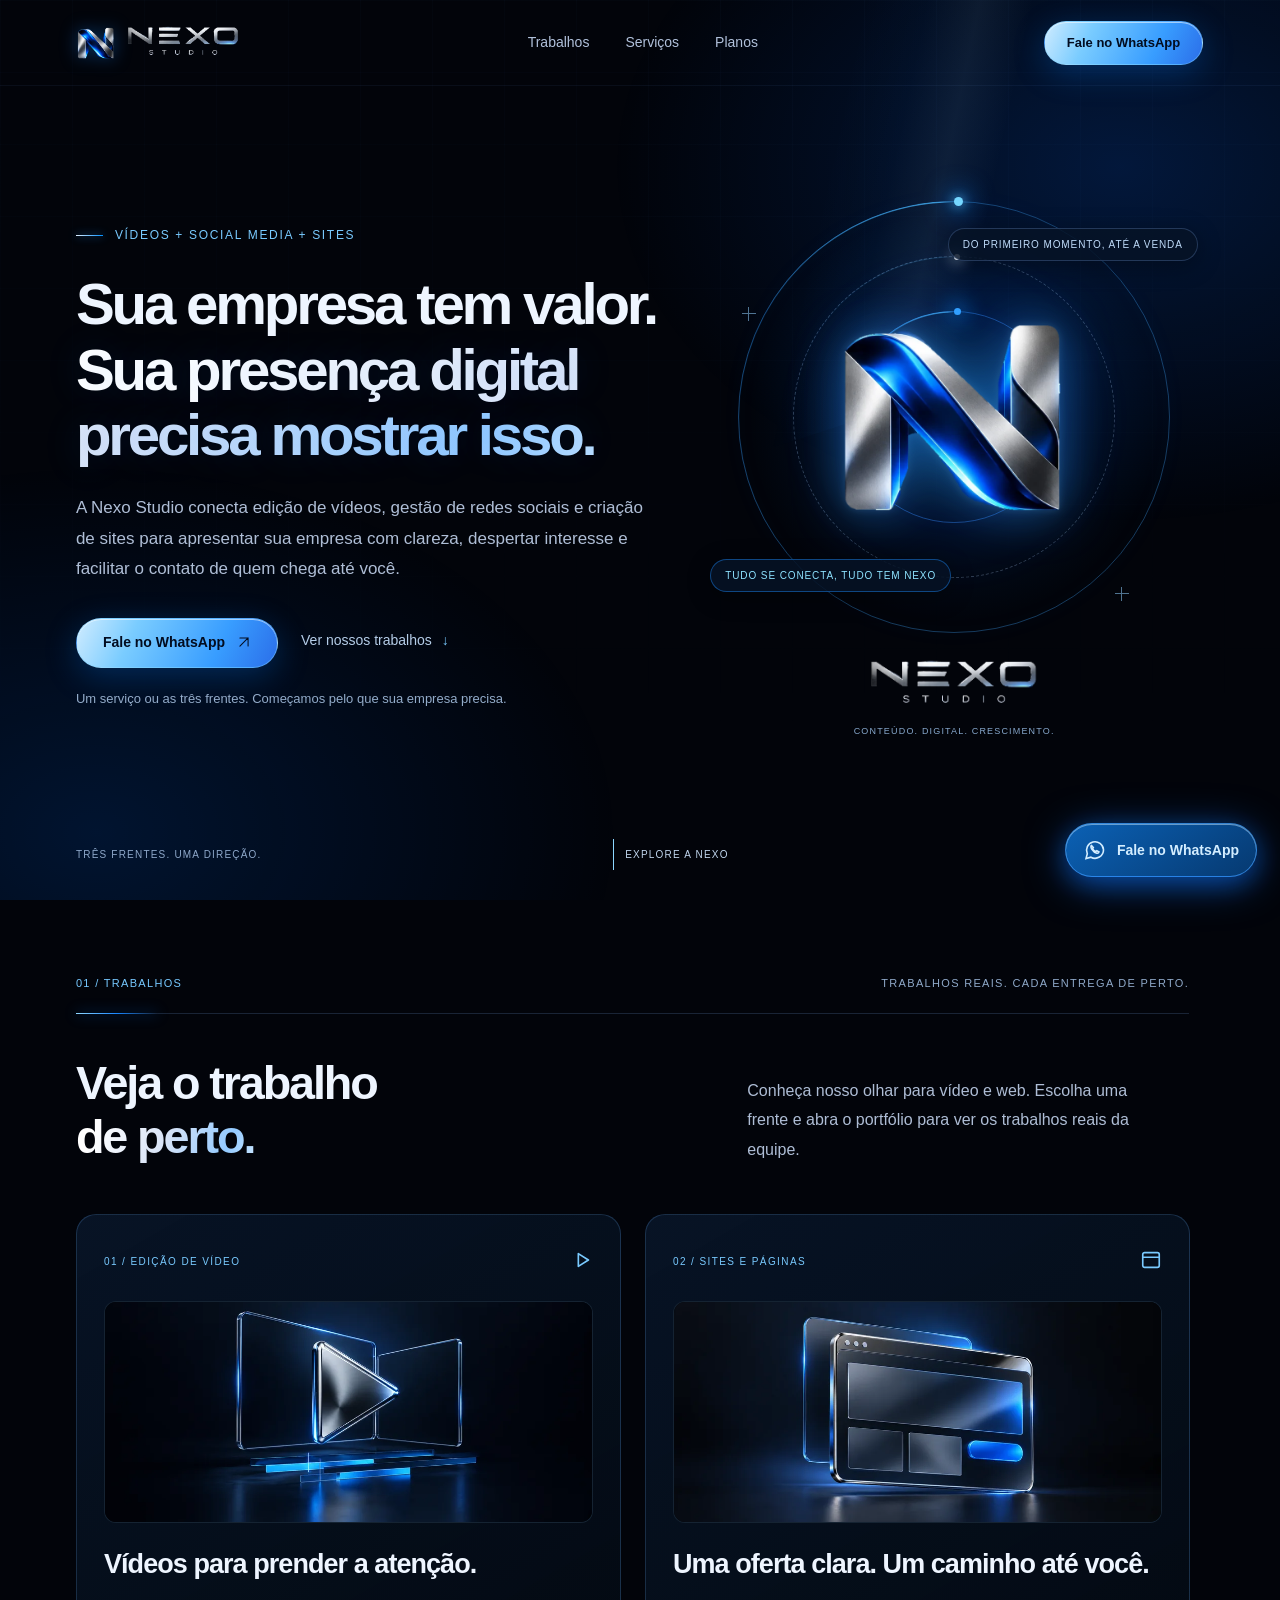
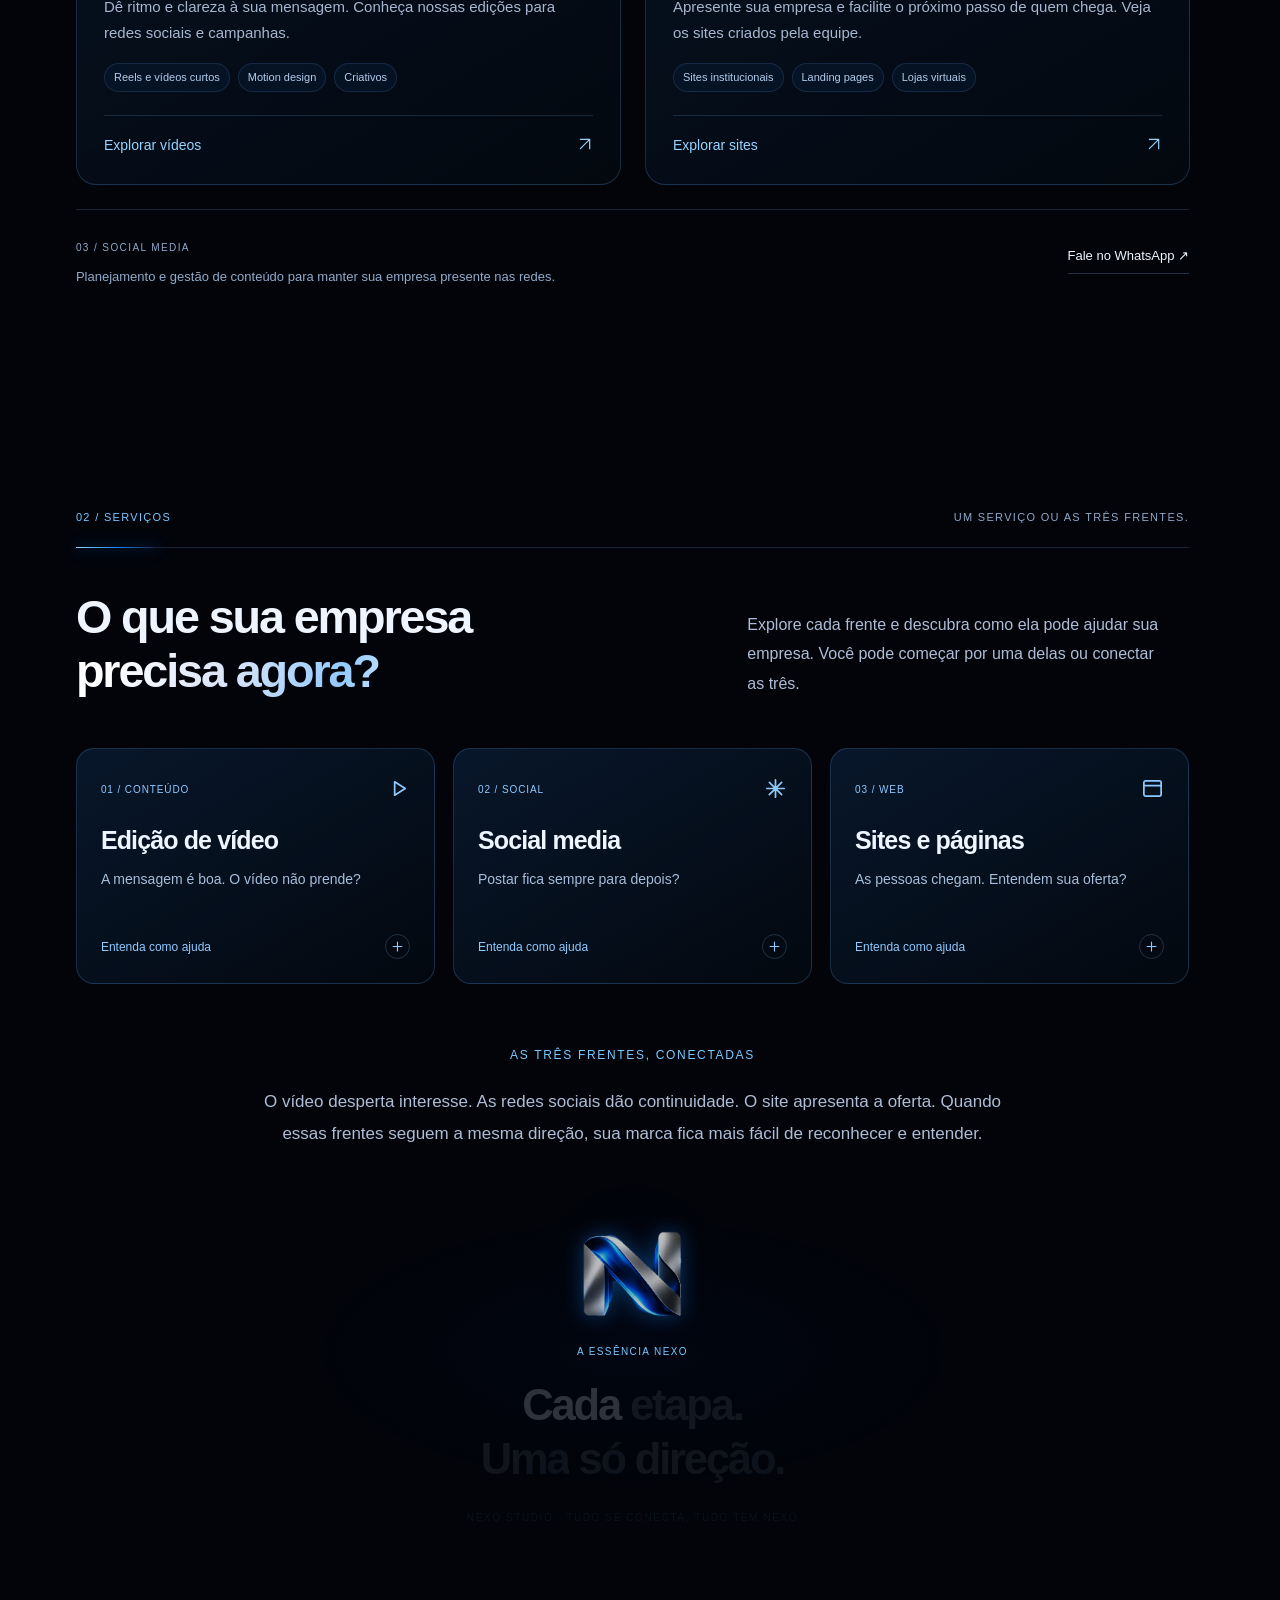
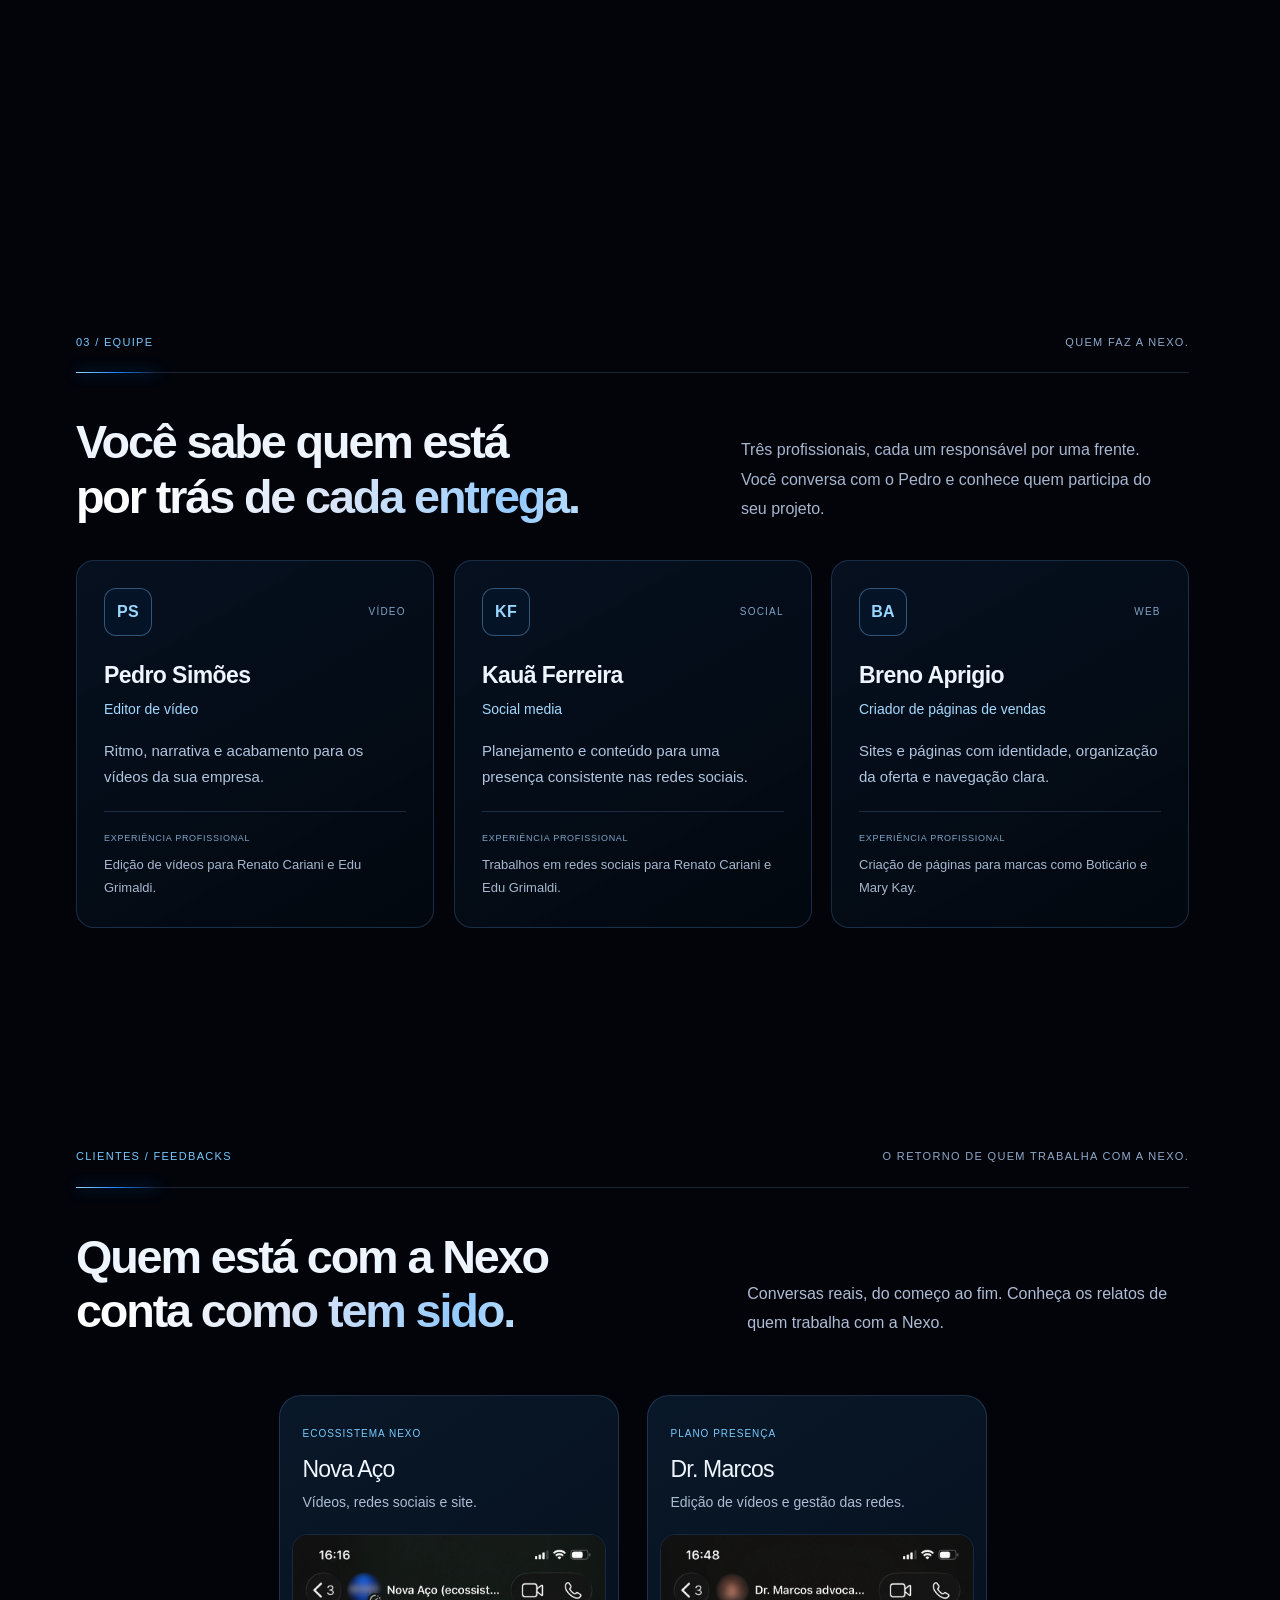
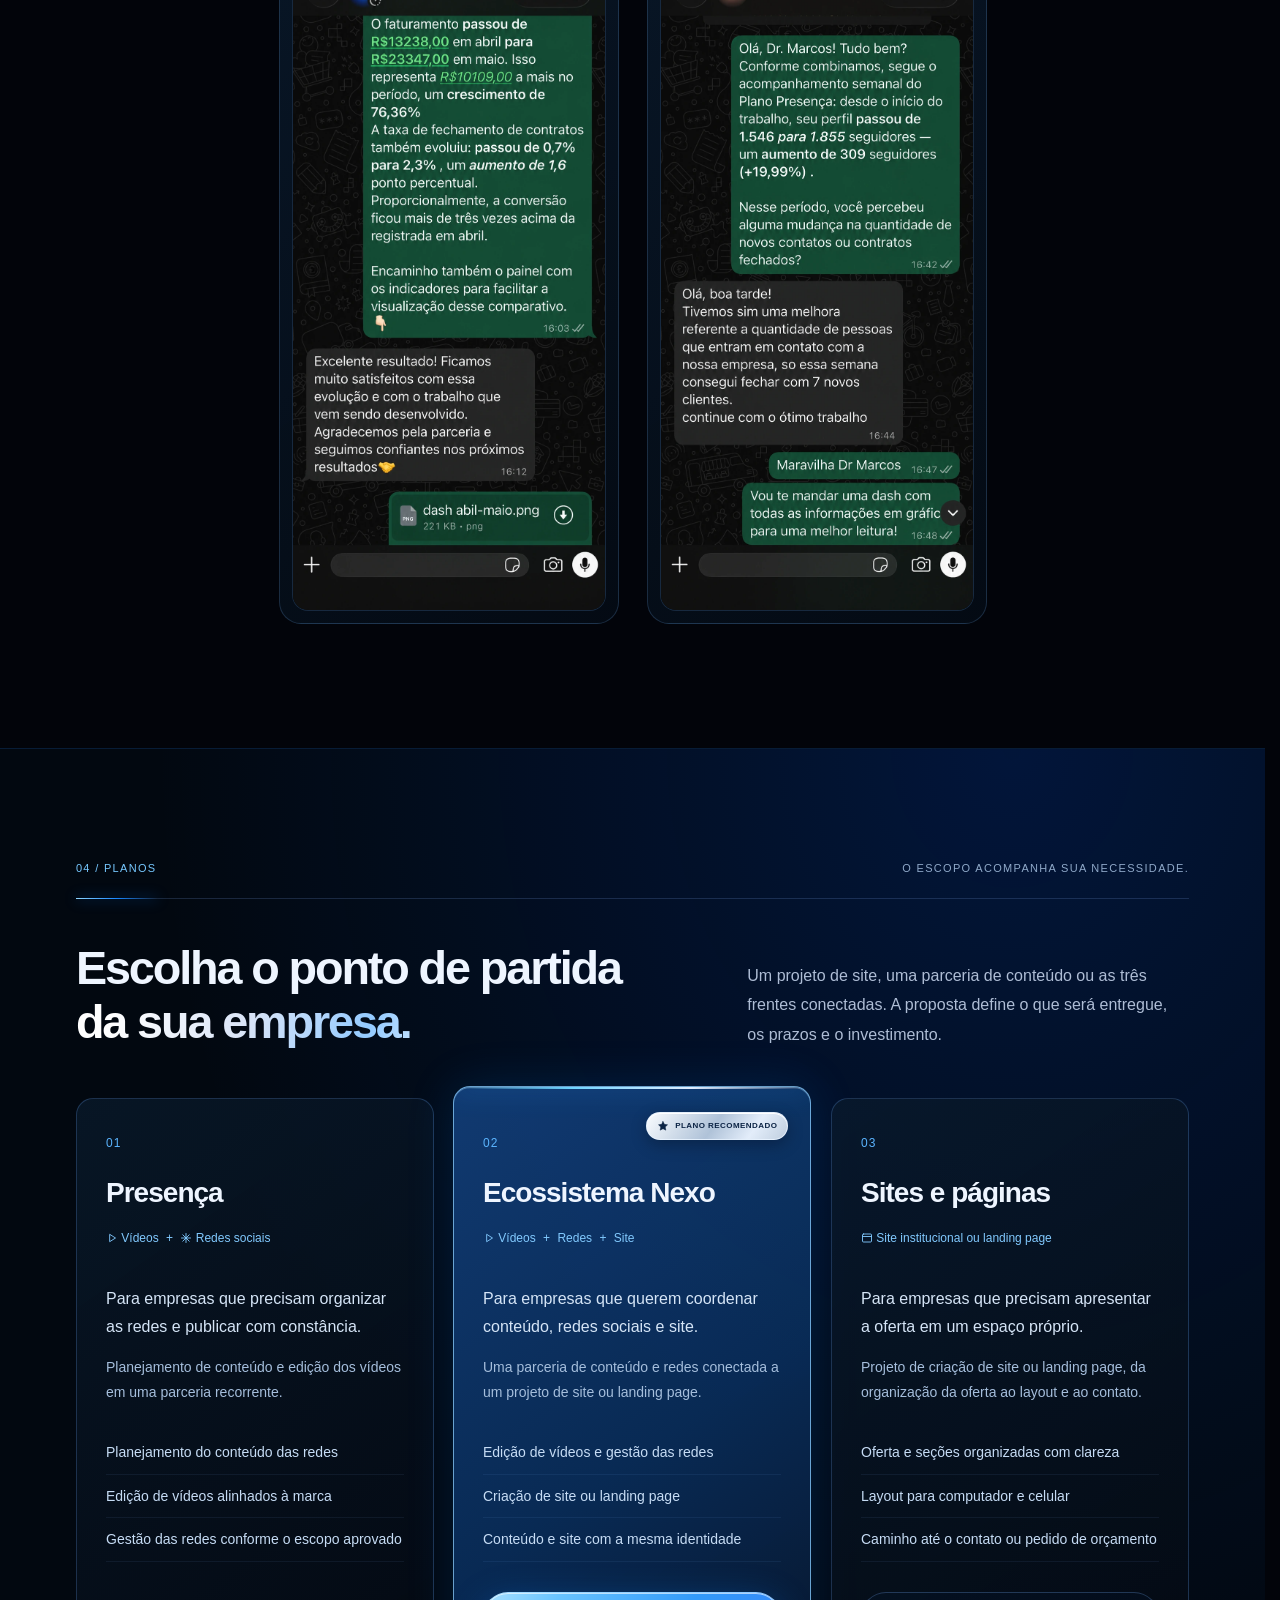
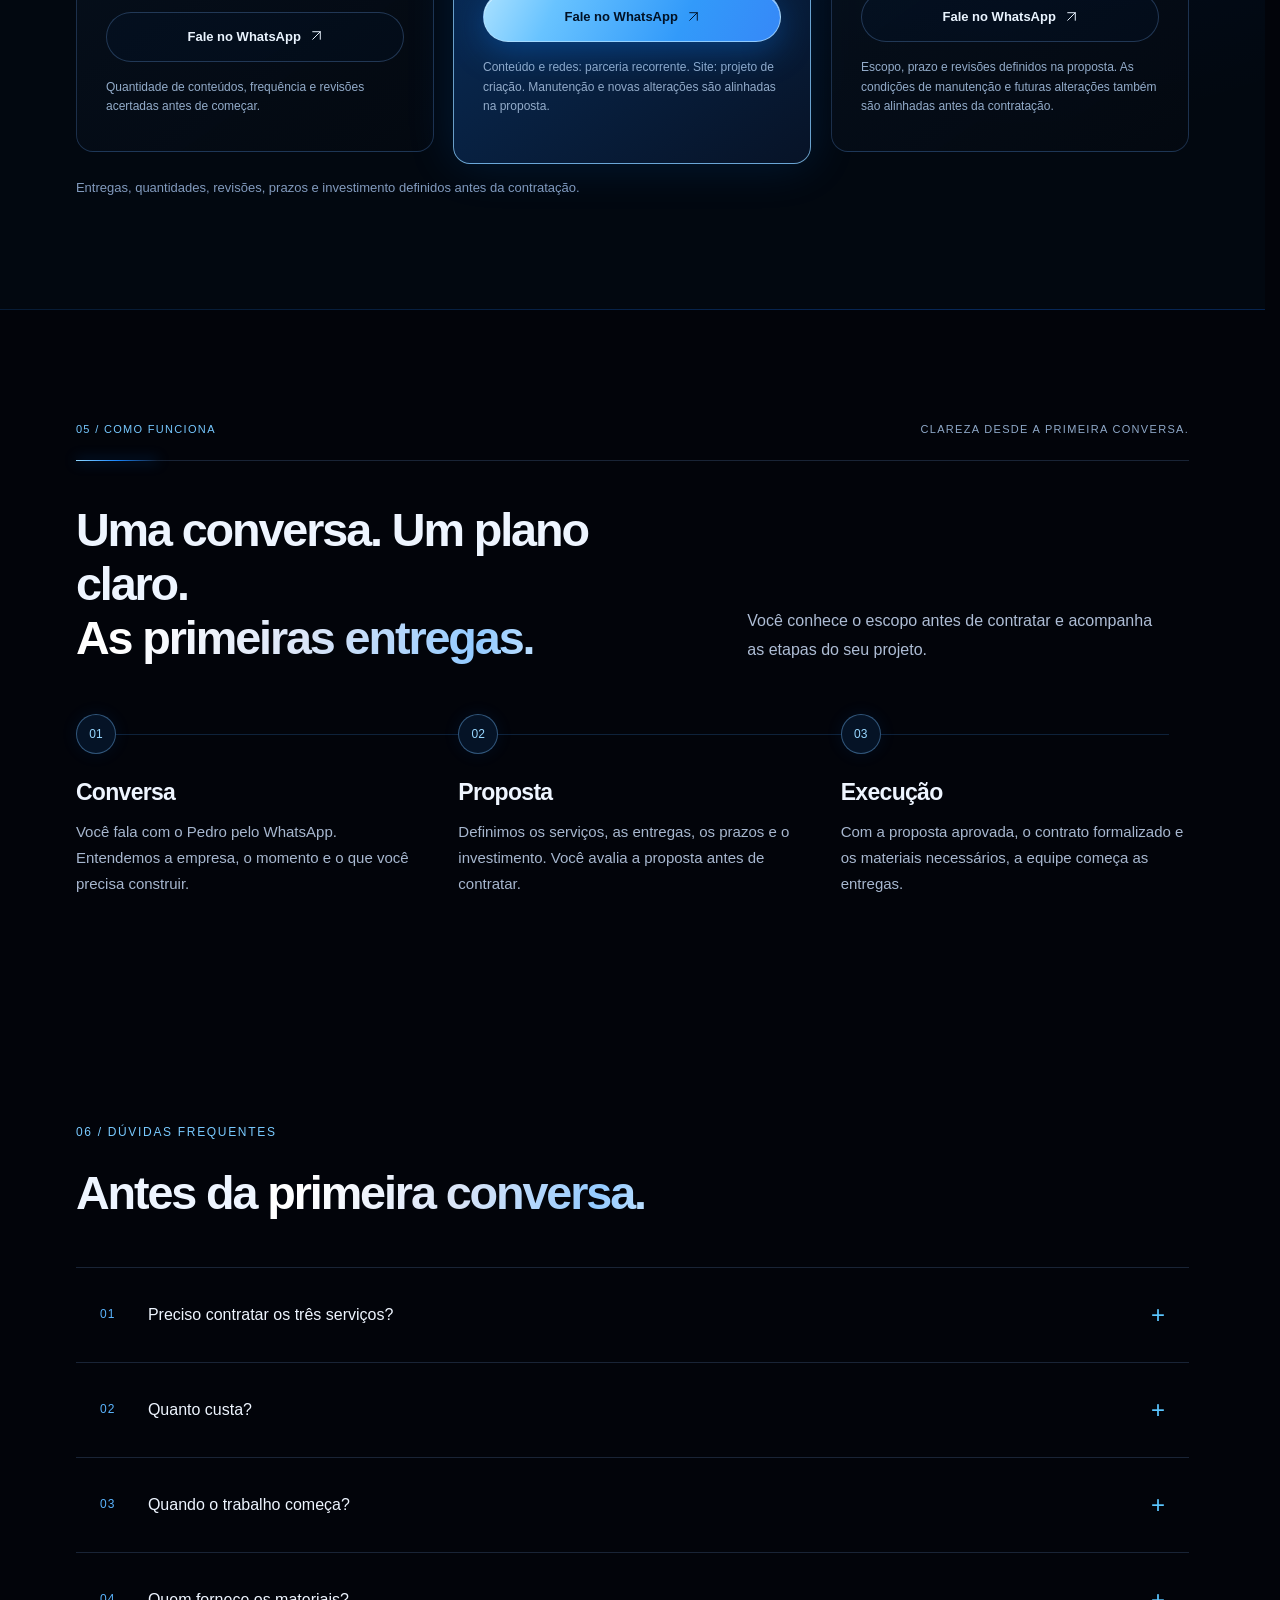
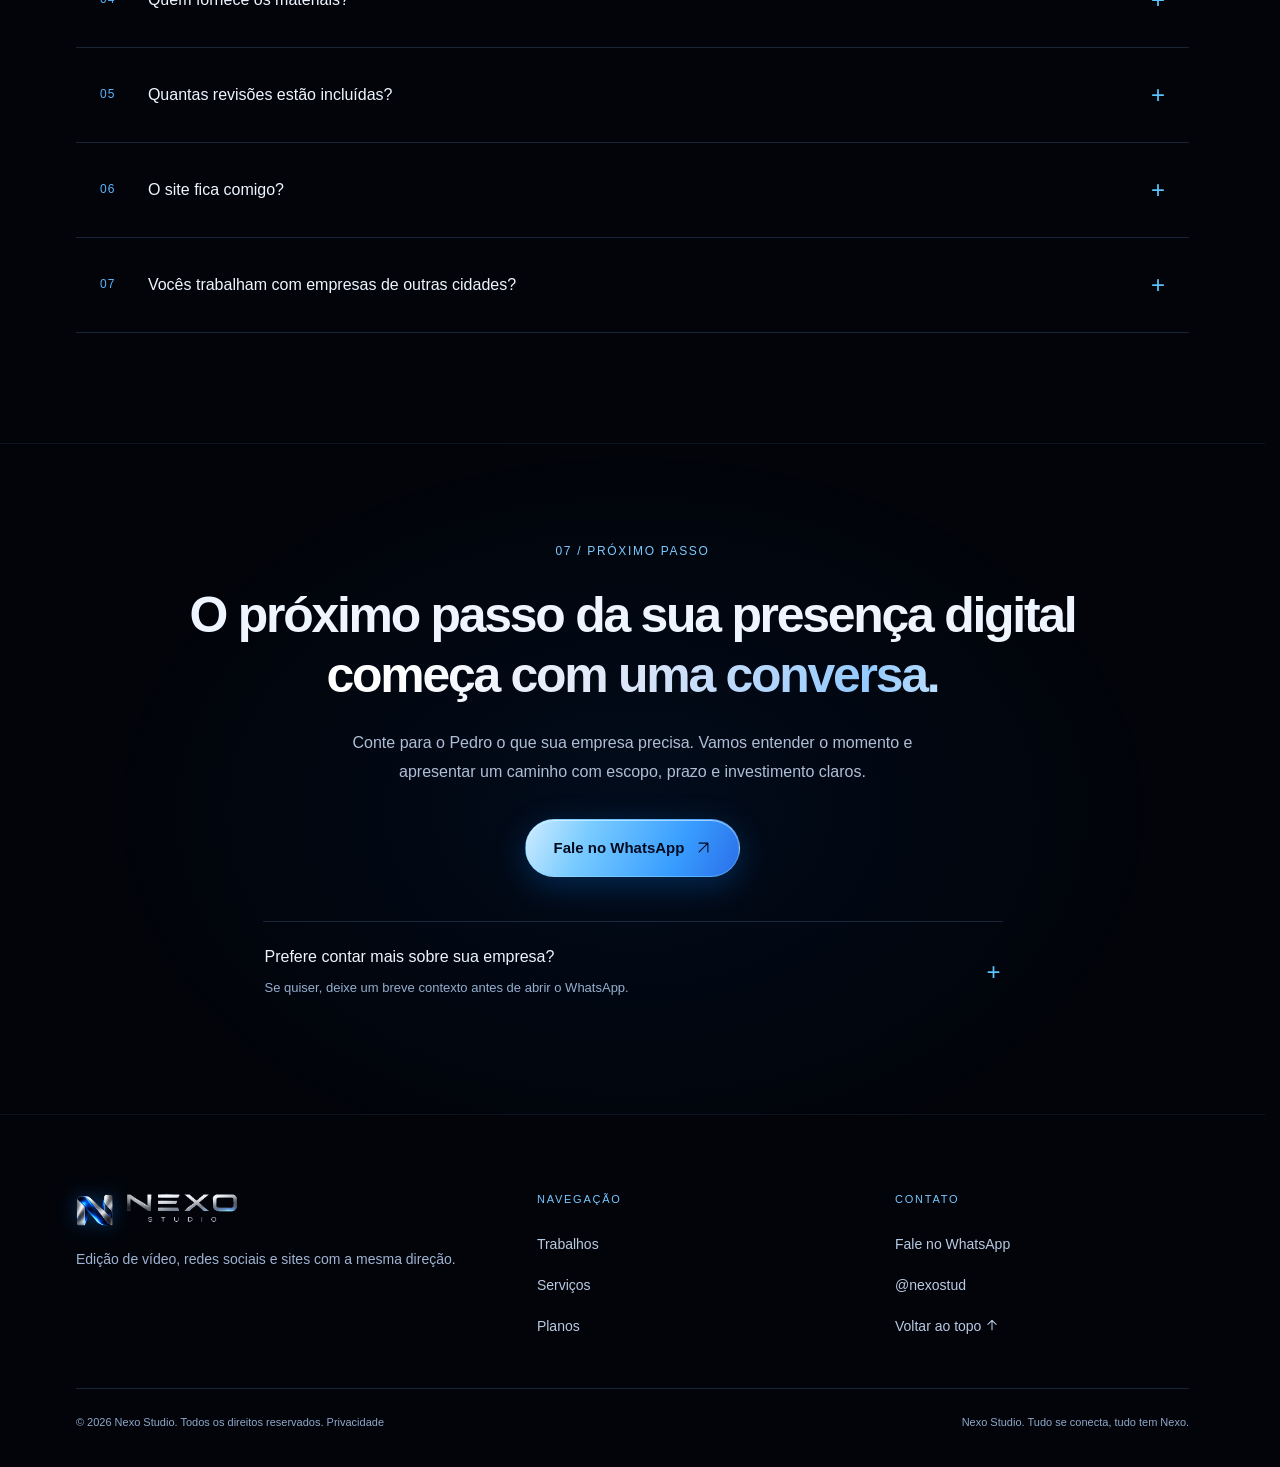
==== commit 77645bf7: "Add private Nexo analytics dashboard and first-party traffic measurement" ====
--- a/index.html
+++ b/index.html
@@ -60,9 +60,9 @@
   <script defer src="mobile-packages.js?v=2"></script>
   <script defer src="portfolio-data.js?v=11"></script>
   <script defer src="portfolio-player.js?v=2"></script>
-  <script defer src="portfolio.js?v=13"></script>
-  <script defer src="analytics-config.js?v=1"></script>
-  <script defer src="analytics.js?v=1"></script>
+  <script defer src="portfolio.js?v=14"></script>
+  <script defer src="analytics-config.js?v=2"></script>
+  <script defer src="metrics.js?v=1"></script>
   <noscript><style>.portfolio-entry{display:none!important}</style></noscript>
   <noscript><style>#brief,.optional-brief,.menu,.effects-toggle{display:none!important}.manifesto{height:auto}.manifesto-stage{position:relative}@media(max-width:900px){.header{height:auto;flex-wrap:wrap;padding-block:20px}.header nav{display:flex;position:static;flex-basis:100%;padding:0;flex-direction:row;flex-wrap:wrap;gap:16px}}</style></noscript>
 </head>
@@ -285,7 +285,7 @@
       </ul>
     </div>
   </div>
-  <div class="footer-bottom"><span>© 2026 Nexo Studio. Todos os direitos reservados.</span><span>Nexo Studio. Tudo se conecta, tudo tem Nexo.</span></div>
+  <div class="footer-bottom"><span>© 2026 Nexo Studio. Todos os direitos reservados. <a href="privacidade/">Privacidade</a></span><span>Nexo Studio. Tudo se conecta, tudo tem Nexo.</span></div>
 </footer>
 <a class="floating" href="https://wa.me/5511933596263?text=Oi%2C%20Pedro%21%20Tudo%20bem%3F%20Conheci%20a%20Nexo%20Studio%20e%20quero%20conversar%20sobre%20a%20presen%C3%A7a%20digital%20da%20minha%20empresa.%20Podemos%20entender%20quais%20servi%C3%A7os%20fazem%20sentido%20para%20o%20meu%20momento%3F" target="_blank" rel="noopener noreferrer" aria-label="Fale no WhatsApp com a Nexo Studio"><svg viewBox="0 0 24 24" fill="none" stroke="currentColor" stroke-width="1.6" aria-hidden="true"><path d="M20.5 11.7a8.5 8.5 0 0 1-12.6 7.5L3 20.5l1.3-4.7a8.5 8.5 0 1 1 16.2-4.1Z"/><path d="M8.5 7.5c-.8.5-.8 2 .4 3.9s3.1 3.5 4.9 3.8c1.2.2 2-.5 2.2-1.3l-2.2-1.2-.9.9c-1.4-.5-2.7-1.7-3.3-3.1l.7-.9Z"/></svg><span>Fale no WhatsApp</span></a>
 </body></html>
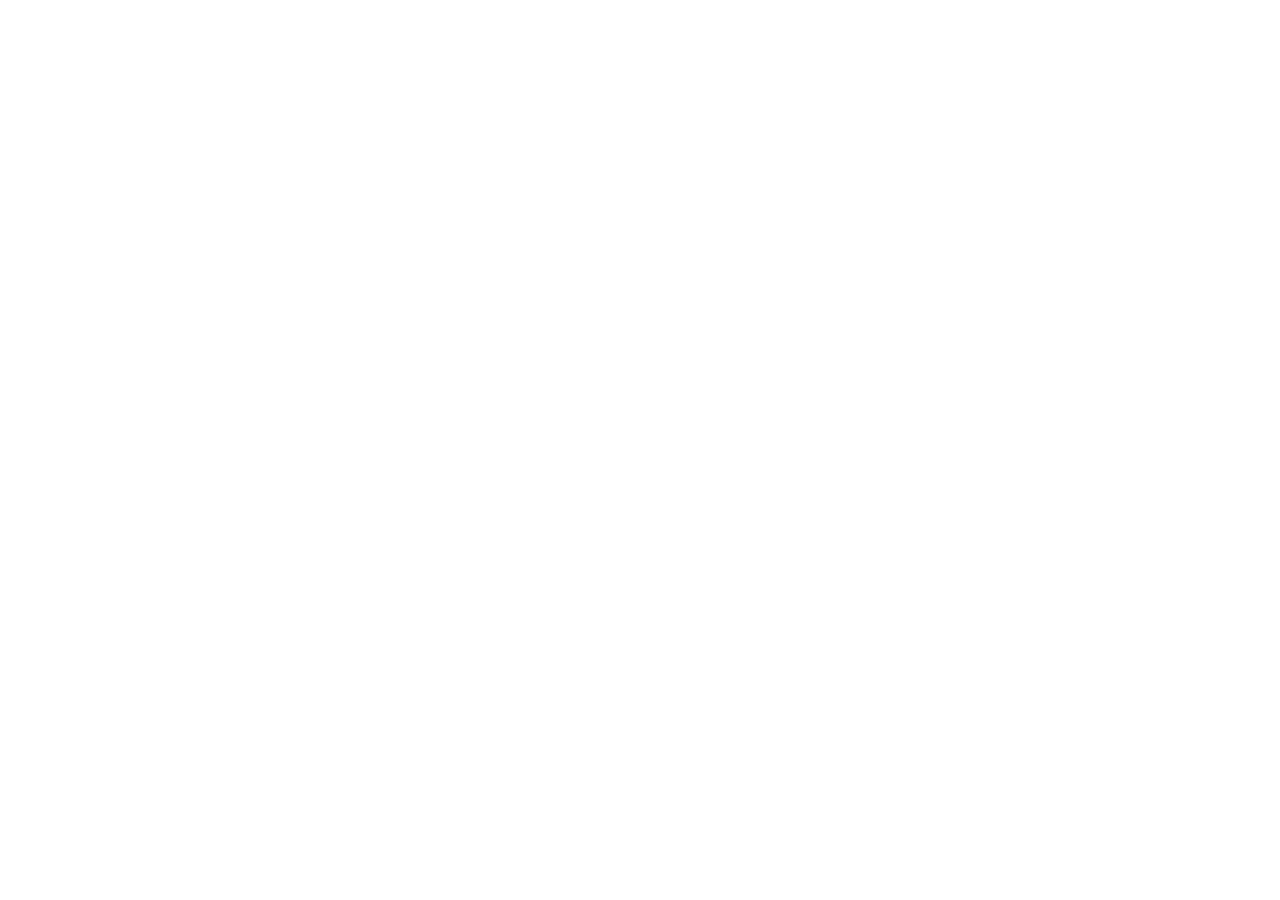
==== commit e924afb9: "Nexo: este repositório passa a redirecionar o endereço antigo O domínio nexostud.com.br vai para a N" ====
--- a/index.html
+++ b/index.html
@@ -1,291 +1,15 @@
 <!doctype html>
 <html lang="pt-BR">
 <head>
-  <meta charset="utf-8"><meta name="viewport" content="width=device-width,initial-scale=1,viewport-fit=cover">
-  <meta name="theme-color" content="#02040a">
-  <title>Nexo Studio | Edição de vídeo, Social Media e Sites</title>
-  <meta name="description" content="Edição de vídeos, gestão de redes sociais e criação de sites para apresentar sua empresa com clareza. Veja os trabalhos da Nexo Studio e converse com o Pedro.">
-  <meta property="og:title" content="Nexo Studio | Vídeos, Social Media e Sites"><meta property="og:description" content="Vídeos, redes sociais e sites conectados para apresentar sua marca e sua oferta."><meta property="og:type" content="website"><meta property="og:locale" content="pt_BR">
-  <link rel="icon" href="assets/nexo-icon.png" type="image/png"><link rel="apple-touch-icon" href="assets/nexo-icon.png">
-  <link rel="canonical" href="https://nexostud.com.br/">
-  <meta property="og:url" content="https://nexostud.com.br/">
-  <script type="application/ld+json">{"@context":"https://schema.org","@type":"Organization","name":"Nexo Studio","url":"https://nexostud.com.br/","telephone":"+55-11-93359-6263","description":"Edição de vídeo, social media e criação de sites trabalhando em um único plano."}</script>
-  <link rel="preload" as="image" href="assets/nexo-logo-clean.webp">
-  <link rel="preload" as="font" href="assets/fonts/dm-sans-v17-latin.woff2" type="font/woff2" crossorigin>
-  <link rel="preload" as="font" href="assets/fonts/manrope-v20-latin.woff2" type="font/woff2" crossorigin>
-  <link rel="stylesheet" href="styles.css?v=30">
-  <link rel="stylesheet" href="portfolio.css?v=10">
-  <link rel="stylesheet" href="mobile-packages.css?v=2" media="(max-width:760px)">
-  <script>
-    (function () {
-      var root = document.documentElement;
-      root.classList.add('js');
-      var motion = window.matchMedia('(prefers-reduced-motion: reduce)');
-      var seen = false;
-      try { seen = sessionStorage.getItem('nexo-intro-v2-seen') === '1'; } catch (error) {}
-      var navigation = performance.getEntriesByType ? performance.getEntriesByType('navigation')[0] : null;
-      var reload = navigation && navigation.type === 'reload';
-      if (motion.matches || !reload && (seen || location.hash || navigation && navigation.type === 'back_forward')) {
-        root.classList.add('is-entered');
-        return;
-      }
-      var connection = navigator.connection || navigator.mozConnection || navigator.webkitConnection;
-      var quiet = Boolean(connection && connection.saveData || navigator.hardwareConcurrency > 0 && navigator.hardwareConcurrency <= 4 || navigator.deviceMemory > 0 && navigator.deviceMemory <= 4);
-      root.classList.add('is-loading');
-      root.classList.toggle('intro-quiet', quiet);
-      var finished = false;
-      var spark = setTimeout(function () { root.classList.add('is-sparking'); }, 650);
-      var finish = setTimeout(enter, 1000);
-      function enter() {
-        if (finished) return;
-        finished = true;
-        clearTimeout(spark);
-        clearTimeout(finish);
-        root.classList.remove('is-loading');
-        root.classList.add('is-entered', 'intro-fading');
-        try { sessionStorage.setItem('nexo-intro-v2-seen', '1'); } catch (error) {}
-        ['pointerdown', 'keydown', 'wheel', 'touchstart', 'hashchange', 'pagehide'].forEach(function (event) { window.removeEventListener(event, enter); });
-        if (motion.removeEventListener) motion.removeEventListener('change', enter);
-        setTimeout(function () {
-          root.classList.remove('intro-fading', 'intro-quiet', 'is-sparking');
-          var overlay = document.querySelector('.preloader');
-          if (overlay) overlay.remove();
-        }, 320);
-      }
-      ['pointerdown', 'keydown', 'wheel', 'touchstart', 'hashchange', 'pagehide'].forEach(function (event) { window.addEventListener(event, enter, {passive:true}); });
-      if (motion.addEventListener) motion.addEventListener('change', enter);
-    })();
-  </script>
-  <script defer src="script.js?v=23"></script>
-  <script defer src="mobile-packages.js?v=2"></script>
-  <script defer src="portfolio-data.js?v=11"></script>
-  <script defer src="portfolio-player.js?v=2"></script>
-  <script defer src="portfolio.js?v=14"></script>
-  <script defer src="analytics-config.js?v=2"></script>
-  <script defer src="metrics.js?v=1"></script>
-  <noscript><style>.portfolio-entry{display:none!important}</style></noscript>
-  <noscript><style>#brief,.optional-brief,.menu,.effects-toggle{display:none!important}.manifesto{height:auto}.manifesto-stage{position:relative}@media(max-width:900px){.header{height:auto;flex-wrap:wrap;padding-block:20px}.header nav{display:flex;position:static;flex-basis:100%;padding:0;flex-direction:row;flex-wrap:wrap;gap:16px}}</style></noscript>
+<meta charset="UTF-8">
+<meta name="viewport" content="width=device-width, initial-scale=1">
+<meta name="robots" content="noindex">
+<title>Nexo</title>
+<!-- studioct3d.com.br mudou para nexostud.com.br. Leva para o mesmo caminho, então os links antigos dos pedidos continuam abrindo. -->
+<script>location.replace('https://nexostud.com.br' + location.pathname + location.search + location.hash);</script>
+<meta http-equiv="refresh" content="2; url=https://nexostud.com.br/">
+<link rel="canonical" href="https://nexostud.com.br/">
+<style>body{margin:0;min-height:100vh;display:grid;place-items:center;font:16px/1.5 system-ui,-apple-system,"Segoe UI",Roboto,Arial,sans-serif;color:#555;text-align:center;padding:16px}a{color:inherit}</style>
 </head>
-<body>
-<div class="preloader" aria-hidden="true">
-  <div class="pre-stage">
-    <div class="pre-logo">
-      <span class="pre-aura"></span><span class="pre-core"></span>
-      <svg class="pre-mark" viewBox="225 235 805 755"><image href="assets/nexo-logo-clean.webp" width="1254" height="1254"/></svg>
-      <span class="pre-spark"><i class="sp-flash"></i><i class="sp-streak"></i><i class="sp-ray" style="--a:0deg;--len:34px;--r1:210px;--dl:0.0s"></i><i class="sp-ray" style="--a:24deg;--len:22px;--r1:160px;--dl:0.03s"></i><i class="sp-ray" style="--a:47deg;--len:40px;--r1:250px;--dl:0.01s"></i><i class="sp-ray" style="--a:71deg;--len:26px;--r1:180px;--dl:0.05s"></i><i class="sp-ray" style="--a:95deg;--len:36px;--r1:230px;--dl:0.02s"></i><i class="sp-ray" style="--a:118deg;--len:20px;--r1:150px;--dl:0.06s"></i><i class="sp-ray" style="--a:142deg;--len:42px;--r1:260px;--dl:0.0s"></i><i class="sp-ray" style="--a:166deg;--len:28px;--r1:190px;--dl:0.04s"></i><i class="sp-ray" style="--a:190deg;--len:34px;--r1:220px;--dl:0.02s"></i><i class="sp-ray" style="--a:214deg;--len:22px;--r1:170px;--dl:0.05s"></i><i class="sp-ray" style="--a:238deg;--len:40px;--r1:240px;--dl:0.01s"></i><i class="sp-ray" style="--a:262deg;--len:26px;--r1:200px;--dl:0.03s"></i><i class="sp-ray" style="--a:286deg;--len:36px;--r1:235px;--dl:0.0s"></i><i class="sp-ray" style="--a:310deg;--len:20px;--r1:155px;--dl:0.06s"></i><i class="sp-ray" style="--a:334deg;--len:42px;--r1:255px;--dl:0.02s"></i><i class="sp-ray" style="--a:352deg;--len:28px;--r1:185px;--dl:0.04s"></i><i class="sp-dot" style="--a:15deg;--r1:150px;--dl:0.02s"></i><i class="sp-dot" style="--a:60deg;--r1:210px;--dl:0.04s"></i><i class="sp-dot" style="--a:105deg;--r1:180px;--dl:0.01s"></i><i class="sp-dot" style="--a:150deg;--r1:240px;--dl:0.05s"></i><i class="sp-dot" style="--a:200deg;--r1:170px;--dl:0.03s"></i><i class="sp-dot" style="--a:245deg;--r1:225px;--dl:0s"></i><i class="sp-dot" style="--a:290deg;--r1:190px;--dl:0.04s"></i><i class="sp-dot" style="--a:335deg;--r1:215px;--dl:0.02s"></i></span>
-    </div>
-  </div>
-</div>
-<div class="ambient" aria-hidden="true"><div class="ambient-grid"></div><div class="ambient-glow glow-one"></div><div class="ambient-glow glow-two"></div><div class="ambient-beam"></div><canvas id="particles"></canvas></div>
-<div class="scroll-progress" aria-hidden="true"></div>
-<a class="skip" href="#conteudo">Ir para o conteúdo</a>
-<header class="header" id="inicio">
-  <a class="brand" href="#inicio" aria-label="Nexo Studio, início"><svg class="brand-symbol" viewBox="350 240 560 490" aria-hidden="true"><image href="assets/nexo-logo-clean.webp" width="1254" height="1254"/></svg><svg class="brand-type" viewBox="245 775 770 220" aria-hidden="true"><image href="assets/nexo-logo-clean.webp" width="1254" height="1254"/></svg></a>
-  <nav id="nav" aria-label="Navegação principal"><a href="#trabalhos">Trabalhos</a><a href="#servicos">Serviços</a><a href="#parcerias">Planos</a></nav>
-  <a class="button primary header-contact" href="https://wa.me/5511933596263?text=Oi%2C%20Pedro%21%20Tudo%20bem%3F%20Conheci%20a%20Nexo%20Studio%20e%20quero%20conversar%20sobre%20a%20presen%C3%A7a%20digital%20da%20minha%20empresa.%20Podemos%20entender%20quais%20servi%C3%A7os%20fazem%20sentido%20para%20o%20meu%20momento%3F" target="_blank" rel="noopener noreferrer"><span class="header-label-desktop">Fale no WhatsApp</span><span class="header-label-mobile">Fale no WhatsApp</span></a>
-  <button class="menu" type="button" aria-expanded="false" aria-controls="nav" aria-label="Abrir menu"><span></span><span></span></button>
-</header>
-<main id="conteudo">
-  <section class="hero wrap" aria-labelledby="hero-title">
-    <div class="hero-copy">
-      <span class="eyebrow"><i></i> VÍDEOS + SOCIAL MEDIA + SITES</span>
-      <h1 id="hero-title">Sua empresa tem valor.<br><span class="metal">Sua presença digital precisa mostrar isso.</span></h1>
-      <p>A Nexo Studio conecta edição de vídeos, gestão de redes sociais e criação de sites para apresentar sua empresa com clareza, despertar interesse e facilitar o contato de quem chega até você.</p>
-      <div class="actions"><a class="button primary" href="https://wa.me/5511933596263?text=Oi%2C%20Pedro%21%20Tudo%20bem%3F%20Conheci%20a%20Nexo%20Studio%20e%20quero%20conversar%20sobre%20a%20presen%C3%A7a%20digital%20da%20minha%20empresa.%20Podemos%20entender%20quais%20servi%C3%A7os%20fazem%20sentido%20para%20o%20meu%20momento%3F" target="_blank" rel="noopener noreferrer">Fale no WhatsApp <span aria-hidden="true"><svg class="ui-icon" viewBox="0 0 24 24" aria-hidden="true"><path d="M5 19 19 5M5 5h14v14"/></svg></span></a><a class="text-link" href="#trabalhos">Ver nossos trabalhos <span aria-hidden="true">↓</span></a></div>
-      <p class="hero-note">Um serviço ou as três frentes. Começamos pelo que sua empresa precisa.</p>
-    </div>
-    <div class="hero-art" aria-label="Logo Nexo Studio, N em prata e azul metálico">
-      <div class="orbit-scene" aria-hidden="true">
-        <div class="orbit-halo"></div>
-        <div class="orbit-track orbit-one"><i></i></div><div class="orbit-track orbit-two"><i></i></div><div class="orbit-track orbit-three"><i></i></div>
-        <div class="logo-parallax"><div class="logo-float"><svg class="core-logo" viewBox="350 240 560 490"><image href="assets/nexo-logo-clean.webp" width="1254" height="1254"/></svg></div></div>
-        <span class="orbit-tag tag-one">DO PRIMEIRO MOMENTO, ATÉ A VENDA</span><span class="orbit-tag tag-two">TUDO SE CONECTA, TUDO TEM NEXO</span>
-        <div class="orbit-cross cross-one"></div><div class="orbit-cross cross-two"></div>
-      </div>
-      <div class="art-signature"><svg viewBox="245 775 770 220" aria-hidden="true"><image href="assets/nexo-logo-clean.webp" width="1254" height="1254"/></svg><span>CONTEÚDO. DIGITAL. CRESCIMENTO.</span></div>
-    </div>
-    <div class="hero-bottom"><span>TRÊS FRENTES. UMA DIREÇÃO.</span><a href="#trabalhos"><i class="scroll-cue" aria-hidden="true"></i> EXPLORE A NEXO</a><button class="effects-toggle" type="button" aria-pressed="false">Pausar efeitos <span aria-hidden="true">Ⅱ</span></button></div>
-  </section>
-
-  <section class="section wrap work-section" id="trabalhos" aria-labelledby="work-title">
-    <div class="section-label"><span>01 / TRABALHOS</span><span>TRABALHOS REAIS. CADA ENTREGA DE PERTO.</span></div>
-    <div class="section-heading"><h2 id="work-title">Veja o trabalho<br><span class="metal">de perto.</span></h2><p>Conheça nosso olhar para vídeo e web. Escolha uma frente e abra o portfólio para ver os trabalhos reais da equipe.</p></div>
-    <div class="portfolio-access-grid">
-      <a class="portfolio-access work-access portfolio-entry" href="#portfolio/motion" data-portfolio="motion" aria-labelledby="portfolio-motion-title" aria-describedby="portfolio-motion-description">
-        <div class="work-access-heading"><span class="eyebrow">01 / EDIÇÃO DE VÍDEO</span><span aria-hidden="true"><svg class="ui-icon" viewBox="0 0 24 24" aria-hidden="true"><path d="m8 5 11 7-11 7Z"/></svg></span></div>
-        <figure class="work-visual" aria-hidden="true"><img src="assets/portfolio/entrada-motion-conceito-v1.webp" width="959" height="540" alt="" loading="lazy" decoding="async"></figure>
-        <h3 id="portfolio-motion-title">Vídeos para prender a atenção.</h3><p id="portfolio-motion-description">Dê ritmo e clareza à sua mensagem. Conheça nossas edições para redes sociais e campanhas.</p>
-        <ul class="portfolio-formats" aria-label="Formatos de edição"><li>Reels e vídeos curtos</li><li>Motion design</li><li>Criativos</li></ul>
-        <span class="portfolio-card-cta" aria-hidden="true">Explorar vídeos <span><svg class="ui-icon" viewBox="0 0 24 24" aria-hidden="true"><path d="M5 19 19 5M5 5h14v14"/></svg></span></span>
-      </a>
-      <a class="portfolio-access work-access portfolio-entry" href="#portfolio/web" data-portfolio="web" aria-labelledby="portfolio-web-title" aria-describedby="portfolio-web-description">
-        <div class="work-access-heading"><span class="eyebrow">02 / SITES E PÁGINAS</span><span aria-hidden="true"><svg class="ui-icon" viewBox="0 0 24 24" aria-hidden="true"><rect x="3" y="4" width="18" height="16" rx="2"/><path d="M3 9h18"/></svg></span></div>
-        <figure class="work-visual" aria-hidden="true"><img src="assets/portfolio/entrada-web-conceito-v1.webp" width="959" height="540" alt="" loading="lazy" decoding="async"></figure>
-        <h3 id="portfolio-web-title">Uma oferta clara. Um caminho até você.</h3><p id="portfolio-web-description">Apresente sua empresa e facilite o próximo passo de quem chega. Veja os sites criados pela equipe.</p>
-        <ul class="portfolio-formats" aria-label="Tipos de páginas"><li>Sites institucionais</li><li>Landing pages</li><li>Lojas virtuais</li></ul>
-        <span class="portfolio-card-cta" aria-hidden="true">Explorar sites <span><svg class="ui-icon" viewBox="0 0 24 24" aria-hidden="true"><path d="M5 19 19 5M5 5h14v14"/></svg></span></span>
-      </a>
-    </div>
-    <div class="portfolio-social-note"><div><span class="eyebrow">03 / SOCIAL MEDIA</span><p>Planejamento e gestão de conteúdo para manter sua empresa presente nas redes.</p></div><a class="text-link service-contact" href="https://wa.me/5511933596263?text=Oi%2C%20Pedro%21%20Conheci%20a%20Nexo%20Studio%20e%20me%20interessei%20pela%20gest%C3%A3o%20de%20redes%20sociais.%20Quero%20conversar%20sobre%20o%20conte%C3%BAdo%20e%20a%20presen%C3%A7a%20digital%20da%20minha%20empresa." target="_blank" rel="noopener noreferrer">Fale no WhatsApp <span aria-hidden="true">↗</span></a></div>
-    <noscript><p class="portfolio-fallback">Conheça os sites publicados: <a href="https://novaacoarmado.com.br/" target="_blank" rel="noopener noreferrer">Site para construção civil</a> e <a href="https://herscosmeticos.com.br/" target="_blank" rel="noopener noreferrer">Loja virtual de perfumaria</a>. Para conhecer os vídeos, <a href="https://wa.me/5511933596263?text=Oi%2C%20Pedro%21%20Conheci%20as%20edi%C3%A7%C3%B5es%20da%20Nexo%20Studio%20e%20gostaria%20de%20conversar%20sobre%20v%C3%ADdeos%20para%20minha%20empresa.%20Podemos%20entender%20os%20formatos%20e%20as%20entregas%3F" target="_blank" rel="noopener noreferrer">fale no WhatsApp</a>.</p></noscript>
-  </section>
-
-  <section class="section wrap services-section" id="servicos" aria-labelledby="services-title">
-    <span id="ecossistema" class="anchor-alias" aria-hidden="true"></span><span id="ciclo" class="anchor-alias" aria-hidden="true"></span><span id="frentes" class="anchor-alias" aria-hidden="true"></span><span id="solucoes" class="anchor-alias" aria-hidden="true"></span><span id="desafio" class="anchor-alias" aria-hidden="true"></span><span id="problema" class="anchor-alias" aria-hidden="true"></span>
-    <div class="section-label"><span>02 / SERVIÇOS</span><span>UM SERVIÇO OU AS TRÊS FRENTES.</span></div>
-    <div class="section-heading"><h2 id="services-title">O que sua empresa<br><span class="metal">precisa agora?</span></h2><p>Explore cada frente e descubra como ela pode ajudar sua empresa. Você pode começar por uma delas ou conectar as três.</p></div>
-    <div class="service-grid service-disclosure-grid">
-      <article class="service-card service-disclosure">
-        <h3><button class="service-toggle" type="button" id="service-video-toggle" aria-expanded="true" aria-controls="service-video-panel" aria-labelledby="service-video-title" aria-describedby="service-video-question" disabled>
-          <span class="card-top"><span>01 / CONTEÚDO</span><span aria-hidden="true"><svg class="ui-icon" viewBox="0 0 24 24" aria-hidden="true"><path d="m8 5 11 7-11 7Z"/></svg></span></span>
-          <span class="service-name" id="service-video-title">Edição de vídeo</span>
-          <span class="service-question" id="service-video-question">A mensagem é boa. O vídeo não prende?</span>
-          <span class="service-hint" aria-hidden="true"><span class="service-hint-label">Entenda como ajuda</span> <span class="service-indicator"><svg class="ui-icon" viewBox="0 0 24 24" aria-hidden="true"><path d="M12 5v14M5 12h14"/></svg></span></span>
-        </button></h3>
-        <div class="service-panel" id="service-video-panel" role="region" aria-labelledby="service-video-title"><div class="service-panel-inner"><div class="service-panel-content">
-          <p class="service-pain">Se a mensagem se perde em cortes sem ritmo e vídeos sem direção, quem poderia se interessar vai embora antes de entender sua empresa.</p>
-          <p class="service-benefit"><strong>Faça sua mensagem valer a atenção.</strong>Organizamos narrativa, ritmo e motion design para criar vídeos mais envolventes, com identidade e um convite claro ao próximo passo.</p>
-          <a class="button primary service-contact" href="https://wa.me/5511933596263?text=Oi%2C%20Pedro%21%20Conheci%20as%20edi%C3%A7%C3%B5es%20da%20Nexo%20Studio%20e%20gostaria%20de%20conversar%20sobre%20v%C3%ADdeos%20para%20minha%20empresa.%20Podemos%20entender%20os%20formatos%20e%20as%20entregas%3F" target="_blank" rel="noopener noreferrer">Fale no WhatsApp <span aria-hidden="true"><svg class="ui-icon" viewBox="0 0 24 24" aria-hidden="true"><path d="M5 19 19 5M5 5h14v14"/></svg></span></a>
-        </div></div></div>
-      </article>
-      <article class="service-card service-disclosure">
-        <h3><button class="service-toggle" type="button" id="service-social-toggle" aria-expanded="true" aria-controls="service-social-panel" aria-labelledby="service-social-title" aria-describedby="service-social-question" disabled>
-          <span class="card-top"><span>02 / SOCIAL</span><span aria-hidden="true"><svg class="ui-icon" viewBox="0 0 24 24" aria-hidden="true"><path d="M12 3v18M3 12h18M5.6 5.6l12.8 12.8M5.6 18.4 18.4 5.6"/></svg></span></span>
-          <span class="service-name" id="service-social-title">Social media</span>
-          <span class="service-question" id="service-social-question">Postar fica sempre para depois?</span>
-          <span class="service-hint" aria-hidden="true"><span class="service-hint-label">Entenda como ajuda</span> <span class="service-indicator"><svg class="ui-icon" viewBox="0 0 24 24" aria-hidden="true"><path d="M12 5v14M5 12h14"/></svg></span></span>
-        </button></h3>
-        <div class="service-panel" id="service-social-panel" role="region" aria-labelledby="service-social-title"><div class="service-panel-inner"><div class="service-panel-content">
-          <p class="service-pain">Quando falta tempo e planejamento, seu perfil perde constância. Sua empresa pode deixar de ser lembrada por quem precisa dela.</p>
-          <p class="service-benefit"><strong>Sua marca presente, com direção.</strong>Planejamos e organizamos o conteúdo para manter uma comunicação consistente, reforçar o que sua empresa oferece e criar mais oportunidades de conversa.</p>
-          <a class="button primary service-contact" href="https://wa.me/5511933596263?text=Oi%2C%20Pedro%21%20Conheci%20a%20Nexo%20Studio%20e%20me%20interessei%20pela%20gest%C3%A3o%20de%20redes%20sociais.%20Quero%20conversar%20sobre%20o%20conte%C3%BAdo%20e%20a%20presen%C3%A7a%20digital%20da%20minha%20empresa." target="_blank" rel="noopener noreferrer">Fale no WhatsApp <span aria-hidden="true"><svg class="ui-icon" viewBox="0 0 24 24" aria-hidden="true"><path d="M5 19 19 5M5 5h14v14"/></svg></span></a>
-        </div></div></div>
-      </article>
-      <article class="service-card service-disclosure">
-        <h3><button class="service-toggle" type="button" id="service-web-toggle" aria-expanded="true" aria-controls="service-web-panel" aria-labelledby="service-web-title" aria-describedby="service-web-question" disabled>
-          <span class="card-top"><span>03 / WEB</span><span aria-hidden="true"><svg class="ui-icon" viewBox="0 0 24 24" aria-hidden="true"><rect x="3" y="4" width="18" height="16" rx="2"/><path d="M3 9h18"/></svg></span></span>
-          <span class="service-name" id="service-web-title">Sites e páginas</span>
-          <span class="service-question" id="service-web-question">As pessoas chegam. Entendem sua oferta?</span>
-          <span class="service-hint" aria-hidden="true"><span class="service-hint-label">Entenda como ajuda</span> <span class="service-indicator"><svg class="ui-icon" viewBox="0 0 24 24" aria-hidden="true"><path d="M12 5v14M5 12h14"/></svg></span></span>
-        </button></h3>
-        <div class="service-panel" id="service-web-panel" role="region" aria-labelledby="service-web-title"><div class="service-panel-inner"><div class="service-panel-content">
-          <p class="service-pain">Seu conteúdo desperta interesse, mas a pessoa ainda precisa descobrir o que você vende e como contratar?</p>
-          <p class="service-benefit"><strong>Transforme interesse em um próximo passo.</strong>Estruturamos páginas que apresentam sua oferta com clareza, reforçam a confiança e facilitam o caminho até o contato ou a compra.</p>
-          <a class="button primary service-contact" href="https://wa.me/5511933596263?text=Oi%2C%20Pedro%21%20Vi%20os%20sites%20da%20Nexo%20Studio%20e%20gostaria%20de%20conversar%20sobre%20uma%20p%C3%A1gina%20para%20minha%20empresa.%20Podemos%20avaliar%20o%20que%20ela%20precisa%20apresentar%3F" target="_blank" rel="noopener noreferrer">Fale no WhatsApp <span aria-hidden="true"><svg class="ui-icon" viewBox="0 0 24 24" aria-hidden="true"><path d="M5 19 19 5M5 5h14v14"/></svg></span></a>
-        </div></div></div>
-      </article>
-    </div>
-    <div class="connection-intro"><span class="eyebrow">AS TRÊS FRENTES, CONECTADAS</span><p>O vídeo desperta interesse. As redes sociais dão continuidade. O site apresenta a oferta. Quando essas frentes seguem a mesma direção, sua marca fica mais fácil de reconhecer e entender.</p></div>
-  <section class="manifesto connection-manifesto" id="manifesto" aria-labelledby="manifesto-title"><span id="essencia" class="anchor-alias" aria-hidden="true"></span>
-    <div class="manifesto-stage"><div class="manifesto-glow" aria-hidden="true"></div>
-      <div class="manifesto-logo" aria-hidden="true">
-        <span class="mf-aura"></span><span class="mf-core"></span>
-        <svg class="manifesto-emblem" viewBox="350 240 560 490"><image href="assets/nexo-logo-clean.webp" width="1254" height="1254"/></svg>
-      </div>
-      <span class="eyebrow">A ESSÊNCIA NEXO</span>
-      <h2 id="manifesto-title"><span class="manifesto-word">Cada</span> <span class="manifesto-word">etapa.</span><br><span class="manifesto-word metal">Uma</span> <span class="manifesto-word metal">só</span> <span class="manifesto-word metal">direção.</span></h2>
-      <p class="manifesto-sub">NEXO STUDIO · TUDO SE CONECTA, TUDO TEM NEXO</p>
-    </div>
-  </section>
-  </section>
-
-  <section class="section wrap team-section" id="equipe" aria-labelledby="team-title">
-    <div class="section-label"><span>03 / EQUIPE</span><span>QUEM FAZ A NEXO.</span></div>
-    <div class="section-heading team-heading"><h2 id="team-title">Você sabe quem está<br><span class="metal">por trás de cada entrega.</span></h2><p>Três profissionais, cada um responsável por uma frente. Você conversa com o Pedro e conhece quem participa do seu projeto.</p></div>
-    <div class="team-grid">
-      <article class="team-card" aria-labelledby="team-pedro"><div class="team-card-top"><span class="team-initials" aria-hidden="true">PS</span><span>VÍDEO</span></div><h3 id="team-pedro">Pedro Simões</h3><p class="team-role">Editor de vídeo</p><p class="team-description">Ritmo, narrativa e acabamento para os vídeos da sua empresa.</p><p class="team-experience"><span>EXPERIÊNCIA PROFISSIONAL</span>Edição de vídeos para Renato Cariani e Edu Grimaldi.</p></article>
-      <article class="team-card" aria-labelledby="team-kaua"><div class="team-card-top"><span class="team-initials" aria-hidden="true">KF</span><span>SOCIAL</span></div><h3 id="team-kaua">Kauã Ferreira</h3><p class="team-role">Social media</p><p class="team-description">Planejamento e conteúdo para uma presença consistente nas redes sociais.</p><p class="team-experience"><span>EXPERIÊNCIA PROFISSIONAL</span>Trabalhos em redes sociais para Renato Cariani e Edu Grimaldi.</p></article>
-      <article class="team-card" aria-labelledby="team-breno"><div class="team-card-top"><span class="team-initials" aria-hidden="true">BA</span><span>WEB</span></div><h3 id="team-breno">Breno Aprigio</h3><p class="team-role">Criador de páginas de vendas</p><p class="team-description">Sites e páginas com identidade, organização da oferta e navegação clara.</p><p class="team-experience"><span>EXPERIÊNCIA PROFISSIONAL</span>Criação de páginas para marcas como Boticário e Mary Kay.</p></article>
-    </div>
-  </section>
-
-  <section class="section wrap client-feedbacks" id="clientes" aria-labelledby="feedbacks-title">
-    <div class="section-label"><span>CLIENTES / FEEDBACKS</span><span>O RETORNO DE QUEM TRABALHA COM A NEXO.</span></div>
-    <div class="section-heading"><h2 id="feedbacks-title">Quem está com a Nexo<br><span class="metal">conta como tem sido.</span></h2><p>Conversas reais, do começo ao fim. Conheça os relatos de quem trabalha com a Nexo.</p></div>
-    <p class="feedback-swipe-hint" id="feedback-swipe-hint">Deslize para o lado para ver os relatos <span aria-hidden="true">↔</span></p>
-    <div class="feedback-grid" role="region" aria-label="Relatos dos clientes" aria-describedby="feedback-swipe-hint" tabindex="0">
-      <article class="feedback-card" aria-labelledby="feedback-ecossistema-title">
-        <div class="feedback-card-heading"><span class="eyebrow">ECOSSISTEMA NEXO</span><h3 id="feedback-ecossistema-title">Nova Aço</h3><p>Vídeos, redes sociais e site.</p></div>
-        <div class="feedback-preview">
-          <span class="feedback-image-frame"><img src="assets/clientes/cliente-ecossistema-conversa-v2.webp" width="853" height="1844" loading="lazy" decoding="async" alt="Feedback da Nova Aço: satisfação com a evolução e o trabalho desenvolvido pela Nexo."></span>
-        </div>
-      </article>
-      <article class="feedback-card" aria-labelledby="feedback-presenca-title">
-        <div class="feedback-card-heading"><span class="eyebrow">PLANO PRESENÇA</span><h3 id="feedback-presenca-title">Dr. Marcos</h3><p>Edição de vídeos e gestão das redes.</p></div>
-        <div class="feedback-preview">
-          <span class="feedback-image-frame"><img src="assets/clientes/cliente-presenca-conversa-v2.webp" width="853" height="1844" loading="lazy" decoding="async" alt="Feedback do Dr. Marcos: melhora na procura por seus serviços e novos contratos no período acompanhado."></span>
-        </div>
-      </article>
-    </div>
-  </section>
-
-  <section class="section partnerships" id="parcerias" aria-labelledby="plans-title"><span id="pacotes" class="anchor-alias" aria-hidden="true"></span><div class="wrap">
-    <div class="section-label"><span>04 / PLANOS</span><span>O ESCOPO ACOMPANHA SUA NECESSIDADE.</span></div>
-    <div class="section-heading"><h2 id="plans-title">Escolha o ponto de partida<br><span class="metal">da sua empresa.</span></h2><p>Um projeto de site, uma parceria de conteúdo ou as três frentes conectadas. A proposta define o que será entregue, os prazos e o investimento.</p></div>
-    <div class="package-grid">
-      <article><span class="package-no" aria-hidden="true">01</span><h3>Presença</h3><p class="package-fronts"><svg class="ui-icon" viewBox="0 0 24 24" aria-hidden="true"><path d="m8 5 11 7-11 7Z"/></svg> Vídeos <span class="package-plus">+</span> <svg class="ui-icon" viewBox="0 0 24 24" aria-hidden="true"><path d="M12 3v18M3 12h18M5.6 5.6l12.8 12.8M5.6 18.4 18.4 5.6"/></svg> Redes sociais</p><p class="package-for">Para empresas que precisam organizar as redes e publicar com constância.</p><p class="package-description">Planejamento de conteúdo e edição dos vídeos em uma parceria recorrente.</p><ul class="package-list"><li>Planejamento do conteúdo das redes</li><li>Edição de vídeos alinhados à marca</li><li>Gestão das redes conforme o escopo aprovado</li></ul><a class="button" href="https://wa.me/5511933596263?text=Oi%2C%20Pedro%21%20Tudo%20bem%3F%20Vi%20o%20plano%20Presen%C3%A7a%20da%20Nexo%20Studio%20e%20me%20interessei%20pela%20combina%C3%A7%C3%A3o%20de%20edi%C3%A7%C3%A3o%20de%20v%C3%ADdeos%20e%20gest%C3%A3o%20de%20redes%20sociais.%20Quero%20entender%20as%20entregas%20e%20conversar%20sobre%20uma%20proposta%20para%20minha%20empresa." target="_blank" rel="noopener noreferrer" data-package="Plano Presença" aria-label="Fale no WhatsApp sobre Plano Presença">Fale no WhatsApp <span aria-hidden="true"><svg class="ui-icon" viewBox="0 0 24 24" aria-hidden="true"><path d="M5 19 19 5M5 5h14v14"/></svg></span></a><p class="package-detail">Quantidade de conteúdos, frequência e revisões acertadas antes de começar.</p></article>
-      <article class="package-featured"><i class="featured-line" aria-hidden="true"></i><span class="package-badge"><svg class="ui-icon" viewBox="0 0 24 24" aria-hidden="true"><path d="m12 3 2.8 5.7 6.3.9-4.6 4.4 1.1 6.3-5.6-3-5.6 3 1.1-6.3L3 9.6l6.2-.9Z"/></svg> PLANO RECOMENDADO</span><span class="package-no" aria-hidden="true">02</span><h3>Ecossistema Nexo</h3><p class="package-fronts"><svg class="ui-icon" viewBox="0 0 24 24" aria-hidden="true"><path d="m8 5 11 7-11 7Z"/></svg> Vídeos <span class="package-plus">+</span> Redes <span class="package-plus">+</span> Site</p><p class="package-for">Para empresas que querem coordenar conteúdo, redes sociais e site.</p><p class="package-description">Uma parceria de conteúdo e redes conectada a um projeto de site ou landing page.</p><ul class="package-list"><li>Edição de vídeos e gestão das redes</li><li>Criação de site ou landing page</li><li>Conteúdo e site com a mesma identidade</li></ul><a class="button primary" href="https://wa.me/5511933596263?text=Oi%2C%20Pedro%21%20Tudo%20bem%3F%20Me%20interessei%20pelo%20Ecossistema%20Nexo%2C%20que%20conecta%20v%C3%ADdeos%2C%20redes%20sociais%20e%20site.%20Gostaria%20de%20conversar%20sobre%20as%20prioridades%20da%20minha%20empresa%20e%20receber%20uma%20proposta%20com%20as%20tr%C3%AAs%20frentes." target="_blank" rel="noopener noreferrer" data-package="Ecossistema Nexo" aria-label="Fale no WhatsApp sobre Ecossistema Nexo">Fale no WhatsApp <span aria-hidden="true"><svg class="ui-icon" viewBox="0 0 24 24" aria-hidden="true"><path d="M5 19 19 5M5 5h14v14"/></svg></span></a><p class="package-detail">Conteúdo e redes: parceria recorrente. Site: projeto de criação. Manutenção e novas alterações são alinhadas na proposta.</p></article>
-      <article><span class="package-no" aria-hidden="true">03</span><h3>Sites e páginas</h3><p class="package-fronts"><svg class="ui-icon" viewBox="0 0 24 24" aria-hidden="true"><rect x="3" y="4" width="18" height="16" rx="2"/><path d="M3 9h18"/></svg> Site institucional ou landing page</p><p class="package-for">Para empresas que precisam apresentar a oferta em um espaço próprio.</p><p class="package-description">Projeto de criação de site ou landing page, da organização da oferta ao layout e ao contato.</p><ul class="package-list"><li>Oferta e seções organizadas com clareza</li><li>Layout para computador e celular</li><li>Caminho até o contato ou pedido de orçamento</li></ul><a class="button" href="https://wa.me/5511933596263?text=Oi%2C%20Pedro%21%20Tudo%20bem%3F%20Conheci%20os%20trabalhos%20da%20Nexo%20Studio%20e%20me%20interessei%20pela%20cria%C3%A7%C3%A3o%20de%20um%20site%20ou%20landing%20page.%20Quero%20conversar%20sobre%20o%20que%20minha%20empresa%20precisa%20e%20entender%20o%20escopo%2C%20o%20prazo%20e%20o%20investimento." target="_blank" rel="noopener noreferrer" data-package="Plano Sites e páginas" aria-label="Fale no WhatsApp sobre Plano Sites e páginas">Fale no WhatsApp <span aria-hidden="true"><svg class="ui-icon" viewBox="0 0 24 24" aria-hidden="true"><path d="M5 19 19 5M5 5h14v14"/></svg></span></a><p class="package-detail">Escopo, prazo e revisões definidos na proposta. As condições de manutenção e futuras alterações também são alinhadas antes da contratação.</p></article>
-    </div>
-    <p class="scope-note">Entregas, quantidades, revisões, prazos e investimento definidos antes da contratação.</p>
-  </div></section>
-
-  <section class="section wrap" id="processo" aria-labelledby="process-title">
-    <div class="section-label"><span>05 / COMO FUNCIONA</span><span>CLAREZA DESDE A PRIMEIRA CONVERSA.</span></div>
-    <div class="section-heading"><h2 id="process-title">Uma conversa. Um plano claro.<br><span class="metal">As primeiras entregas.</span></h2><p>Você conhece o escopo antes de contratar e acompanha as etapas do seu projeto.</p></div>
-    <ol class="process-grid"><li><span>01</span><h3>Conversa</h3><p>Você fala com o Pedro pelo WhatsApp. Entendemos a empresa, o momento e o que você precisa construir.</p></li><li><span>02</span><h3>Proposta</h3><p>Definimos os serviços, as entregas, os prazos e o investimento. Você avalia a proposta antes de contratar.</p></li><li><span>03</span><h3>Execução</h3><p>Com a proposta aprovada, o contrato formalizado e os materiais necessários, a equipe começa as entregas.</p></li></ol>
-  </section>
-
-  <section class="section wrap faq" id="faq" aria-labelledby="faq-title">
-    <div class="faq-head"><span class="eyebrow">06 / DÚVIDAS FREQUENTES</span><h2 id="faq-title">Antes da <span class="metal">primeira conversa.</span></h2></div>
-    <div class="faq-list">
-      <details><summary>Preciso contratar os três serviços?</summary><p>Não. Você pode contratar uma frente específica ou combinar os serviços conforme o momento da sua empresa.</p></details>
-      <details><summary>Quanto custa?</summary><p>O investimento depende dos serviços e do escopo. Você recebe uma proposta com entregas, quantidades, revisões e prazos antes de contratar.</p></details>
-      <details><summary>Quando o trabalho começa?</summary><p>A data é alinhada na proposta. O início depende também dos materiais, informações e acessos necessários às entregas contratadas.</p></details>
-      <details><summary>Quem fornece os materiais?</summary><p>Sua empresa fornece fotos, vídeos e informações do projeto. Organizamos o que será necessário antes do início. Uma eventual captação presencial precisa ser combinada na proposta.</p></details>
-      <details><summary>Quantas revisões estão incluídas?</summary><p>O número de ajustes e a forma de aprovação são definidos na proposta e registrados no contrato.</p></details>
-      <details><summary>O site fica comigo?</summary><p>Sim. A página é sua, com acesso total. Domínio, hospedagem e responsabilidade pela manutenção devem ficar claros na proposta.</p></details>
-      <details><summary>Vocês trabalham com empresas de outras cidades?</summary><p>Sim. Os projetos podem ser desenvolvidos de forma remota. Necessidades presenciais são alinhadas antes da contratação.</p></details>
-    </div>
-  </section>
-
-  <section class="section final-cta" id="proximo-passo" aria-labelledby="final-cta-title">
-    <span id="contato" class="anchor-alias" aria-hidden="true"></span>
-    <div class="wrap final-cta-content"><span class="eyebrow">07 / PRÓXIMO PASSO</span><h2 id="final-cta-title">O próximo passo da sua presença digital<br><span class="metal">começa com uma conversa.</span></h2><p>Conte para o Pedro o que sua empresa precisa. Vamos entender o momento e apresentar um caminho com escopo, prazo e investimento claros.</p><a class="button primary" href="https://wa.me/5511933596263?text=Oi%2C%20Pedro%21%20Tudo%20bem%3F%20Conheci%20a%20Nexo%20Studio%20e%20quero%20conversar%20sobre%20a%20presen%C3%A7a%20digital%20da%20minha%20empresa.%20Podemos%20entender%20quais%20servi%C3%A7os%20fazem%20sentido%20para%20o%20meu%20momento%3F" target="_blank" rel="noopener noreferrer" data-final-contact>Fale no WhatsApp <span aria-hidden="true"><svg class="ui-icon" viewBox="0 0 24 24" aria-hidden="true"><path d="M5 19 19 5M5 5h14v14"/></svg></span></a>
-      <details class="optional-brief"><summary><span>Prefere contar mais sobre sua empresa?<small>Se quiser, deixe um breve contexto antes de abrir o WhatsApp.</small></span></summary>
-        <form id="brief" class="brief"><div class="brief-fields"><div><label class="note-label" for="company-name">Nome da empresa <span>(opcional)</span></label><input id="company-name" name="company" type="text" maxlength="80" autocomplete="organization" placeholder="Ex.: Studio Bella"></div></div>
-          <label class="note-label" for="project-note">O que você quer construir ou melhorar? <span>(opcional)</span></label><textarea id="project-note" name="note" rows="3" maxlength="600" placeholder="Quero organizar as redes da minha empresa e ter um site para apresentar nossos serviços."></textarea>
-          <fieldset><legend>Alguma frente em mente? <span>(opcional)</span></legend><div class="service-choices"><label><input type="checkbox" name="service" value="Vídeos e motion design"><span><svg class="ui-icon" viewBox="0 0 24 24" aria-hidden="true"><path d="m8 5 11 7-11 7Z"/></svg> Vídeos e motion design <b aria-hidden="true">+</b></span></label><label><input type="checkbox" name="service" value="Gestão de redes sociais"><span><svg class="ui-icon" viewBox="0 0 24 24" aria-hidden="true"><path d="M12 3v18M3 12h18M5.6 5.6l12.8 12.8M5.6 18.4 18.4 5.6"/></svg> Gestão de redes sociais <b aria-hidden="true">+</b></span></label><label class="choice-full"><input type="checkbox" name="service" value="Sites e landing pages"><span><svg class="ui-icon" viewBox="0 0 24 24" aria-hidden="true"><rect x="3" y="4" width="18" height="16" rx="2"/><path d="M3 9h18"/></svg> Sites e landing pages <b aria-hidden="true">+</b></span></label></div></fieldset>
-          <button class="button primary contact-button" type="submit">Levar minha mensagem ao WhatsApp <span aria-hidden="true"><svg class="ui-icon" viewBox="0 0 24 24" aria-hidden="true"><path d="M5 19 19 5M5 5h14v14"/></svg></span></button><p class="form-note">Você revisa a mensagem no WhatsApp antes de enviar.</p>
-        </form>
-      </details>
-    </div>
-  </section>
-</main>
-<footer class="footer wrap">
-  <div class="footer-top">
-    <div class="footer-about">
-      <a class="brand" href="#inicio" aria-label="Nexo Studio, voltar ao início"><svg class="brand-symbol" viewBox="350 240 560 490" aria-hidden="true"><image href="assets/nexo-logo-clean.webp" width="1254" height="1254"/></svg><svg class="brand-type" viewBox="245 775 770 220" aria-hidden="true"><image href="assets/nexo-logo-clean.webp" width="1254" height="1254"/></svg></a>
-      <p>Edição de vídeo, redes sociais e sites com a mesma direção.</p>
-    </div>
-    <nav class="footer-col" aria-label="Navegação do rodapé">
-      <h3>NAVEGAÇÃO</h3>
-      <ul>
-        <li><a href="#trabalhos">Trabalhos</a></li>
-        <li><a href="#servicos">Serviços</a></li>
-        <li><a href="#parcerias">Planos</a></li>
-      </ul>
-    </nav>
-    <div class="footer-col footer-contact">
-      <h3>CONTATO</h3>
-      <ul>
-        <li><a href="https://wa.me/5511933596263?text=Oi%2C%20Pedro%21%20Tudo%20bem%3F%20Conheci%20a%20Nexo%20Studio%20e%20quero%20conversar%20sobre%20a%20presen%C3%A7a%20digital%20da%20minha%20empresa.%20Podemos%20entender%20quais%20servi%C3%A7os%20fazem%20sentido%20para%20o%20meu%20momento%3F" target="_blank" rel="noopener noreferrer">Fale no WhatsApp</a></li>
-        <li><a href="https://www.instagram.com/nexostud/" target="_blank" rel="noopener noreferrer">@nexostud</a></li>
-        <li><a class="to-top" href="#inicio">Voltar ao topo <span aria-hidden="true"><svg class="ui-icon" viewBox="0 0 24 24" aria-hidden="true"><path d="M12 20V4M5 11l7-7 7 7"/></svg></span></a></li>
-      </ul>
-    </div>
-  </div>
-  <div class="footer-bottom"><span>© 2026 Nexo Studio. Todos os direitos reservados. <a href="privacidade/">Privacidade</a></span><span>Nexo Studio. Tudo se conecta, tudo tem Nexo.</span></div>
-</footer>
-<a class="floating" href="https://wa.me/5511933596263?text=Oi%2C%20Pedro%21%20Tudo%20bem%3F%20Conheci%20a%20Nexo%20Studio%20e%20quero%20conversar%20sobre%20a%20presen%C3%A7a%20digital%20da%20minha%20empresa.%20Podemos%20entender%20quais%20servi%C3%A7os%20fazem%20sentido%20para%20o%20meu%20momento%3F" target="_blank" rel="noopener noreferrer" aria-label="Fale no WhatsApp com a Nexo Studio"><svg viewBox="0 0 24 24" fill="none" stroke="currentColor" stroke-width="1.6" aria-hidden="true"><path d="M20.5 11.7a8.5 8.5 0 0 1-12.6 7.5L3 20.5l1.3-4.7a8.5 8.5 0 1 1 16.2-4.1Z"/><path d="M8.5 7.5c-.8.5-.8 2 .4 3.9s3.1 3.5 4.9 3.8c1.2.2 2-.5 2.2-1.3l-2.2-1.2-.9.9c-1.4-.5-2.7-1.7-3.3-3.1l.7-.9Z"/></svg><span>Fale no WhatsApp</span></a>
-</body></html>
+<body><p>Abrindo… Se não abrir, <a href="https://nexostud.com.br/">toque aqui</a>.</p></body>
+</html>
